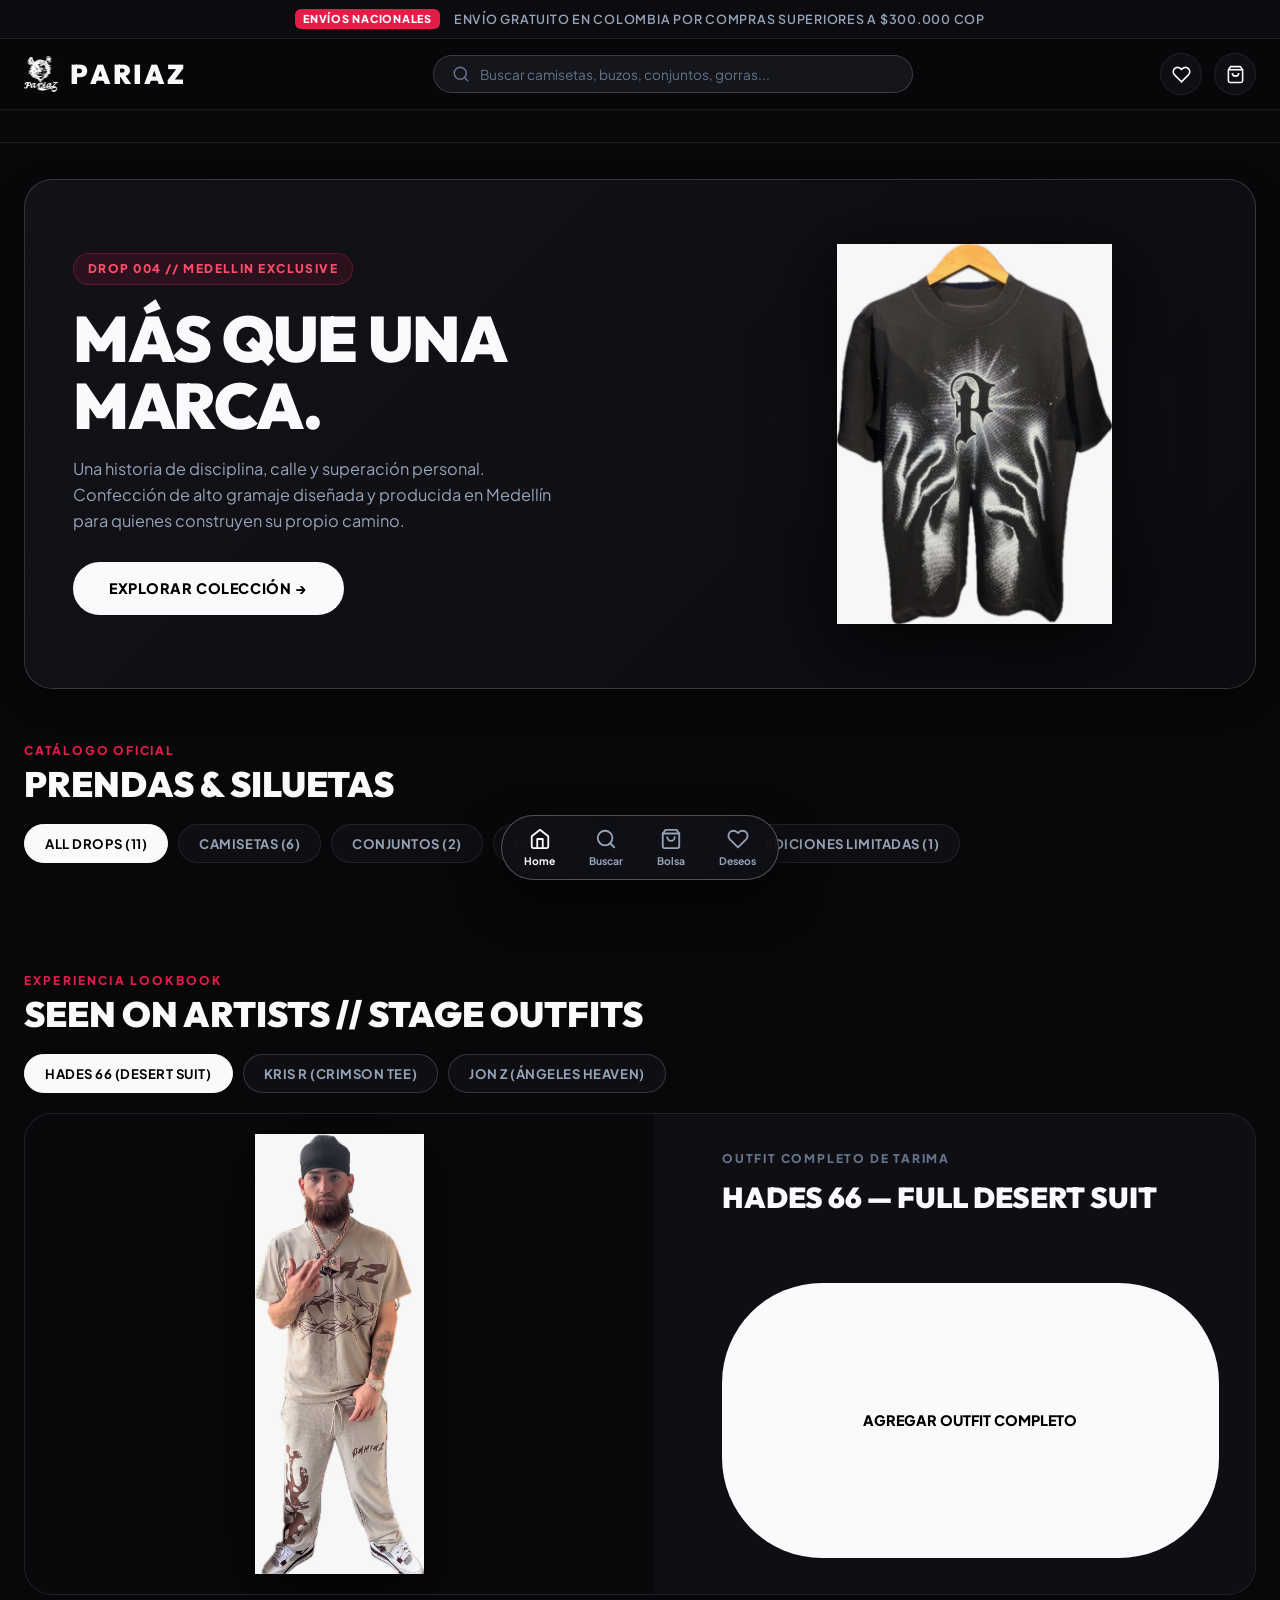
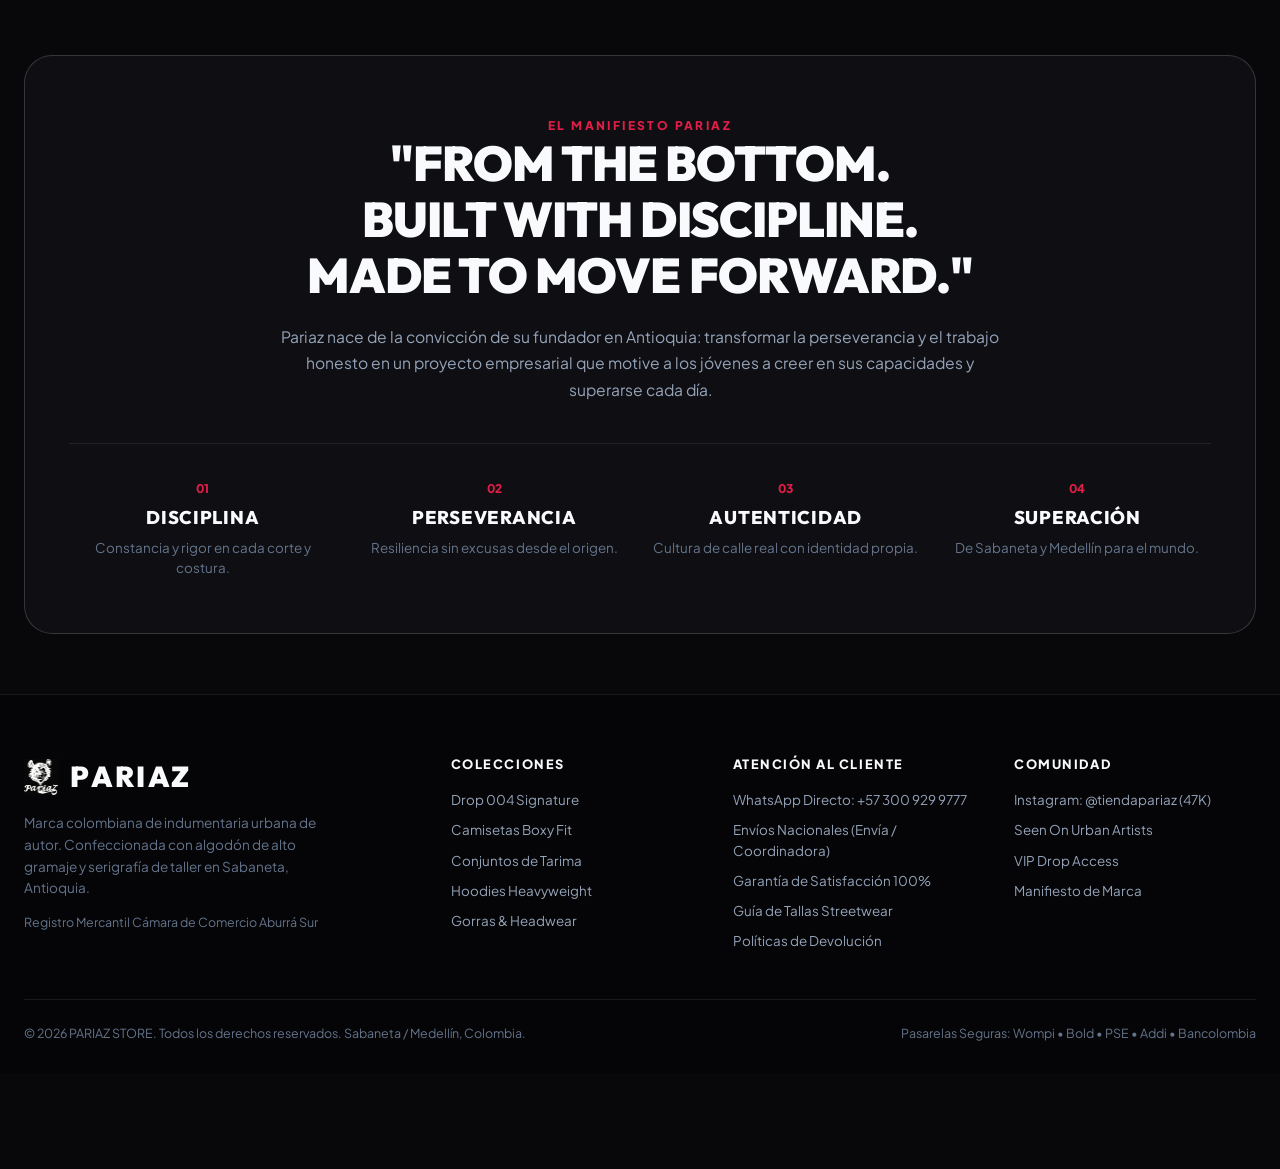
==== index.html @ 0839a8c4 "Fix: Remove all emojis, modernize typography to Outfit/Plus Jakarta Sans, fix Shop the Look layout a" ====
<!DOCTYPE html>
<html lang="es">
<head>
  <meta charset="UTF-8">
  <meta name="viewport" content="width=device-width, initial-scale=1.0, maximum-scale=1.0, user-scalable=no">
  <title>PARIAZ — Luxury Streetwear Experience</title>
  <meta name="description" content="Pariaz Digital Store. Ropa urbana de alto gramaje confeccionada en Medellín, Colombia.">
  
  <!-- Google Fonts Preconnect -->
  <link rel="preconnect" href="https://fonts.googleapis.com">
  <link rel="preconnect" href="https://fonts.gstatic.com" crossorigin>
  <link href="https://fonts.googleapis.com/css2?family=Outfit:wght@400;500;600;700;800;900&family=Plus+Jakarta+Sans:wght@400;500;600;700;800&display=swap" rel="stylesheet">
  
  <!-- Estilos del Sistema de Diseño -->
  <link rel="stylesheet" href="css/styles.css">
</head>
<body>

  <!-- =========================================================================
       01. TOP ANNOUNCEMENT BAR & APP HEADER
       ========================================================================= -->
  <div class="top-notice-bar">
    <span class="top-notice-badge">ENVÍOS NACIONALES</span>
    <span>ENVÍO GRATUITO EN COLOMBIA POR COMPRAS SUPERIORES A $300.000 COP</span>
  </div>

  <header class="app-top-header">
    <div class="container app-header-inner">
      
      <!-- Brand Logo -->
      <a href="#" class="app-logo-box" aria-label="Inicio Pariaz">
        <img src="assets/brand/logo.jpeg" alt="Logo Pariaz" class="app-logo-img">
        <span class="app-logo-title">PARIAZ</span>
      </a>

      <!-- Search Bar con Filtro Integrado -->
      <form class="app-search-form" onsubmit="event.preventDefault();">
        <svg viewBox="0 0 24 24" width="18" height="18" fill="none" stroke="currentColor" stroke-width="2" stroke-linecap="round" stroke-linejoin="round" style="color: var(--text-muted);">
          <circle cx="11" cy="11" r="8"></circle>
          <line x1="21" y1="21" x2="16.65" y2="16.65"></line>
        </svg>
        <input type="text" class="app-search-input" placeholder="Buscar camisetas, buzos, conjuntos, gorras...">
      </form>

      <!-- Action Buttons -->
      <div class="app-header-actions">
        <button class="app-icon-circle-btn trigger-wishlist-modal" aria-label="Ver lista de favoritos">
          <svg viewBox="0 0 24 24" width="19" height="19" fill="none" stroke="currentColor" stroke-width="2">
            <path d="M20.84 4.61a5.5 5.5 0 0 0-7.78 0L12 5.67l-1.06-1.06a5.5 5.5 0 0 0-7.78 7.78l1.06 1.06L12 21.23l7.78-7.78 1.06-1.06a5.5 5.5 0 0 0 0-7.78z"></path>
          </svg>
          <span class="wishlist-count-badge" style="display: none;">0</span>
        </button>

        <button class="app-icon-circle-btn trigger-cart-drawer" aria-label="Abrir bolsa de compra">
          <svg viewBox="0 0 24 24" width="19" height="19" fill="none" stroke="currentColor" stroke-width="2">
            <path d="M6 2L3 6v14a2 2 0 0 0 2 2h14a2 2 0 0 0 2-2V6l-3-4z"></path>
            <line x1="3" y1="6" x2="21" y2="6"></line>
            <path d="M16 10a4 4 0 0 1-8 0"></path>
          </svg>
          <span class="cart-count-badge" style="display: none;">0</span>
        </button>
      </div>

    </div>
  </header>

  <!-- =========================================================================
       02. TOP STORIES BAR (ARTIST STORIES REEL)
       ========================================================================= -->
  <section class="stories-bar-section" aria-label="Historias destacadas de artistas">
    <div class="container">
      <div class="stories-scroll-container" id="app-stories-bar">
        <!-- Inyectado dinámicamente desde js/ui.js -->
      </div>
    </div>
  </section>

  <main>
    <!-- =======================================================================
         03. HERO SPOTLIGHT BANNER
         ======================================================================= -->
    <section class="hero-app-section" id="hero">
      <div class="container">
        <div class="hero-app-banner">
          
          <div class="hero-app-text">
            <div class="hero-pill-badge">DROP 004 // MEDELLIN EXCLUSIVE</div>
            <h1 class="hero-app-title">
              MÁS QUE UNA MARCA.
            </h1>
            <p class="hero-app-desc">
              Una historia de disciplina, calle y superación personal. Confección de alto gramaje diseñada y producida en Medellín para quienes construyen su propio camino.
            </p>
            <a href="#shop" class="hero-btn-pill-primary">
              EXPLORAR COLECCIÓN &rarr;
            </a>
          </div>

          <div class="hero-mockup-frame">
            <img src="assets/products/camisa-manos.jpeg" alt="Camiseta Manos y Luz Pariaz" class="hero-mockup-img">
          </div>

        </div>
      </div>
    </section>

    <!-- =======================================================================
         04. CATEGORY FILTER PILLS & LIVE SEARCH
         ======================================================================= -->
    <section class="container" id="shop">
      
      <div style="margin-bottom: 20px;">
        <span style="font-size: 0.75rem; font-weight: 800; letter-spacing: 0.15em; color: var(--accent-red); text-transform: uppercase;">
          CATÁLOGO OFICIAL
        </span>
        <h2 style="font-family: var(--font-heading); font-size: 2.2rem; font-weight: 900; line-height: 1.1; margin-top: 4px;">
          PRENDAS & SILUETAS
        </h2>
      </div>

      <!-- Category Pills -->
      <div class="category-pills-row" role="tablist">
        <button class="filter-tab-pill active" data-category="all" role="tab">ALL DROPS (11)</button>
        <button class="filter-tab-pill" data-category="camisetas" role="tab">CAMISETAS (6)</button>
        <button class="filter-tab-pill" data-category="conjuntos" role="tab">CONJUNTOS (2)</button>
        <button class="filter-tab-pill" data-category="buzos" role="tab">BUZOS (1)</button>
        <button class="filter-tab-pill" data-category="gorras" role="tab">GORRAS (1)</button>
        <button class="filter-tab-pill" data-category="limited" role="tab">EDICIONES LIMITADAS (1)</button>
      </div>

      <!-- App Products Grid -->
      <div class="app-products-grid" id="catalog-products-grid">
        <!-- Inyectado dinámicamente desde js/filters.js -->
      </div>
    </section>

    <!-- =======================================================================
         05. SHOP THE LOOK (INTERACTIVE LOOKBOOK WITH REAL ARTISTS)
         ======================================================================= -->
    <section class="container" id="shop-the-look" style="margin-top: 60px;">
      <div style="margin-bottom: 20px;">
        <span style="font-size: 0.75rem; font-weight: 800; letter-spacing: 0.18em; color: var(--accent-red); text-transform: uppercase;">
          EXPERIENCIA LOOKBOOK
        </span>
        <h2 style="font-family: var(--font-heading); font-size: 2.2rem; font-weight: 900; line-height: 1.1; margin-top: 4px;">
          SEEN ON ARTISTS // STAGE OUTFITS
        </h2>
      </div>

      <!-- Conmutador de Looks -->
      <div class="shop-look-tabs-row">
        <button class="look-tab-btn active" data-look="hades">HADES 66 (DESERT SUIT)</button>
        <button class="look-tab-btn" data-look="krisr">KRIS R (CRIMSON TEE)</button>
        <button class="look-tab-btn" data-look="jonz">JON Z (ÁNGELES HEAVEN)</button>
      </div>

      <div class="shop-look-container">
        <!-- Media Frame con Hotspots -->
        <div class="look-media-frame">
          <img src="assets/looks/hades-look.jpeg" alt="Hades 66 Look Pariaz" class="shop-look-bg-img" id="shop-look-bg-img">
          
          <div class="look-hotspots-container" id="shop-look-hotspots-container">
            <!-- Hotspots inyectados desde js/ui.js -->
          </div>
        </div>

        <!-- Desglose de Prendas -->
        <div class="look-details-pane">
          <span style="font-size: 0.75rem; font-weight: 800; letter-spacing: 0.15em; color: var(--text-muted); text-transform: uppercase;">
            OUTFIT COMPLETO DE TARIMA
          </span>
          <h3 style="font-family: var(--font-heading); font-size: 1.8rem; font-weight: 900; margin: 8px 0 16px;" id="shop-look-title">
            HADES 66 — FULL DESERT SUIT
          </h3>
          
          <div class="look-items-list" id="shop-look-items-list">
            <!-- Items inyectados desde js/ui.js -->
          </div>

          <button class="btn-add-to-bag-pill" id="btn-add-full-outfit" style="width: 100%;">
            AGREGAR OUTFIT COMPLETO
          </button>
        </div>
      </div>
    </section>

    <!-- =======================================================================
         06. STORYTELLING: FROM THE BOTTOM (SABANETA / MEDELLÍN)
         ======================================================================= -->
    <section class="container" id="story" style="margin-top: 60px;">
      <div class="story-manifesto-box">
        <span style="font-size: 0.75rem; font-weight: 800; letter-spacing: 0.2em; color: var(--accent-red); text-transform: uppercase;">
          EL MANIFIESTO PARIAZ
        </span>
        <h2 class="story-quote-main">
          "FROM THE BOTTOM.<br>
          BUILT WITH DISCIPLINE.<br>
          MADE TO MOVE FORWARD."
        </h2>
        <p style="color: var(--text-secondary); max-width: 720px; margin: 0 auto; line-height: 1.7; font-size: 0.98rem;">
          Pariaz nace de la convicción de su fundador en Antioquia: transformar la perseverancia y el trabajo honesto en un proyecto empresarial que motive a los jóvenes a creer en sus capacidades y superarse cada día.
        </p>

        <div class="story-pillars-grid">
          <div class="pillar-item">
            <span class="pillar-num">01</span>
            <h4 class="pillar-title">DISCIPLINA</h4>
            <p class="pillar-text">Constancia y rigor en cada corte y costura.</p>
          </div>
          <div class="pillar-item">
            <span class="pillar-num">02</span>
            <h4 class="pillar-title">PERSEVERANCIA</h4>
            <p class="pillar-text">Resiliencia sin excusas desde el origen.</p>
          </div>
          <div class="pillar-item">
            <span class="pillar-num">03</span>
            <h4 class="pillar-title">AUTENTICIDAD</h4>
            <p class="pillar-text">Cultura de calle real con identidad propia.</p>
          </div>
          <div class="pillar-item">
            <span class="pillar-num">04</span>
            <h4 class="pillar-title">SUPERACIÓN</h4>
            <p class="pillar-text">De Sabaneta y Medellín para el mundo.</p>
          </div>
        </div>
      </div>
    </section>

  </main>

  <!-- =========================================================================
       07. FULL LUXURY STREETWEAR FOOTER
       ========================================================================= -->
  <footer class="app-site-footer">
    <div class="container">
      <div class="footer-main-grid">
        
        <!-- Brand Column -->
        <div class="footer-brand-pane">
          <div class="app-logo-box">
            <img src="assets/brand/logo.jpeg" alt="Logo Pariaz" class="app-logo-img">
            <span class="footer-logo-title">PARIAZ</span>
          </div>
          <p class="footer-desc">
            Marca colombiana de indumentaria urbana de autor. Confeccionada con algodón de alto gramaje y serigrafía de taller en Sabaneta, Antioquia.
          </p>
          <span style="font-size: 0.78rem; color: var(--text-muted);">
            Registro Mercantil Cámara de Comercio Aburrá Sur
          </span>
        </div>

        <!-- Shop Column -->
        <div>
          <h4 class="footer-col-head">COLECCIONES</h4>
          <ul class="footer-links-col">
            <li><a href="#shop">Drop 004 Signature</a></li>
            <li><a href="#shop">Camisetas Boxy Fit</a></li>
            <li><a href="#shop">Conjuntos de Tarima</a></li>
            <li><a href="#shop">Hoodies Heavyweight</a></li>
            <li><a href="#shop">Gorras & Headwear</a></li>
          </ul>
        </div>

        <!-- Customer Care Column -->
        <div>
          <h4 class="footer-col-head">ATENCIÓN AL CLIENTE</h4>
          <ul class="footer-links-col">
            <li><a href="https://wa.me/573009299777" target="_blank">WhatsApp Directo: +57 300 929 9777</a></li>
            <li><a href="#shop">Envíos Nacionales (Envía / Coordinadora)</a></li>
            <li><a href="#shop">Garantía de Satisfacción 100%</a></li>
            <li><a href="#shop">Guía de Tallas Streetwear</a></li>
            <li><a href="#shop">Políticas de Devolución</a></li>
          </ul>
        </div>

        <!-- Social & Community -->
        <div>
          <h4 class="footer-col-head">COMUNIDAD</h4>
          <ul class="footer-links-col">
            <li><a href="https://instagram.com/tiendapariaz" target="_blank">Instagram: @tiendapariaz (47K)</a></li>
            <li><a href="#shop-the-look">Seen On Urban Artists</a></li>
            <li><a href="#hero">VIP Drop Access</a></li>
            <li><a href="#story">Manifiesto de Marca</a></li>
          </ul>
        </div>

      </div>

      <div class="footer-legal-bar">
        <span>&copy; 2026 PARIAZ STORE. Todos los derechos reservados. Sabaneta / Medellín, Colombia.</span>
        <span>Pasarelas Seguras: Wompi &bull; Bold &bull; PSE &bull; Addi &bull; Bancolombia</span>
      </div>
    </div>
  </footer>

  <!-- =========================================================================
       08. FLOATING IOS BOTTOM NAVIGATION BAR
       ========================================================================= -->
  <nav class="floating-bottom-nav" aria-label="Navegación principal de la app">
    <button class="bnav-item active" id="bnav-home" aria-label="Inicio">
      <svg viewBox="0 0 24 24" fill="none" stroke="currentColor" stroke-width="2" stroke-linecap="round" stroke-linejoin="round"><path d="M3 9l9-7 9 7v11a2 2 0 0 1-2 2H5a2 2 0 0 1-2-2z"></path><polyline points="9 22 9 12 15 12 15 22"></polyline></svg>
      <span style="font-size: 0.65rem; font-weight: 700;">Home</span>
    </button>

    <button class="bnav-item" id="bnav-search" aria-label="Buscar">
      <svg viewBox="0 0 24 24" fill="none" stroke="currentColor" stroke-width="2" stroke-linecap="round" stroke-linejoin="round"><circle cx="11" cy="11" r="8"></circle><line x1="21" y1="21" x2="16.65" y2="16.65"></line></svg>
      <span style="font-size: 0.65rem; font-weight: 700;">Buscar</span>
    </button>

    <button class="bnav-item" id="bnav-cart" aria-label="Bolsa de compras">
      <svg viewBox="0 0 24 24" fill="none" stroke="currentColor" stroke-width="2" stroke-linecap="round" stroke-linejoin="round"><path d="M6 2L3 6v14a2 2 0 0 0 2 2h14a2 2 0 0 0 2-2V6l-3-4z"></path><line x1="3" y1="6" x2="21" y2="6"></line><path d="M16 10a4 4 0 0 1-8 0"></path></svg>
      <span class="cart-count-badge" style="display: none;">0</span>
      <span style="font-size: 0.65rem; font-weight: 700;">Bolsa</span>
    </button>

    <button class="bnav-item" id="bnav-wishlist" aria-label="Favoritos">
      <svg viewBox="0 0 24 24" fill="none" stroke="currentColor" stroke-width="2" stroke-linecap="round" stroke-linejoin="round"><path d="M20.84 4.61a5.5 5.5 0 0 0-7.78 0L12 5.67l-1.06-1.06a5.5 5.5 0 0 0-7.78 7.78l1.06 1.06L12 21.23l7.78-7.78 1.06-1.06a5.5 5.5 0 0 0 0-7.78z"></path></svg>
      <span class="wishlist-count-badge" style="display: none;">0</span>
      <span style="font-size: 0.65rem; font-weight: 700;">Deseos</span>
    </button>
  </nav>

  <!-- =========================================================================
       09. MODAL DETALLE DE PRODUCTO
       ========================================================================= -->
  <div class="modal-backdrop-overlay" id="modal-backdrop-overlay"></div>

  <div class="product-detail-modal" id="product-detail-modal" role="dialog" aria-modal="true">
    
    <div class="modal-top-bar">
      <button class="modal-back-btn" id="modal-close-btn" aria-label="Volver">
        <svg viewBox="0 0 24 24" width="18" height="18" fill="none" stroke="currentColor" stroke-width="2"><polyline points="15 18 9 12 15 6"></polyline></svg>
      </button>
      <span style="font-size: 0.8rem; font-weight: 800; letter-spacing: 0.15em; color: var(--text-muted); text-transform: uppercase;" id="modal-product-collection">
        DROP 004
      </span>
      <button class="modal-wish-btn" id="modal-wishlist-toggle" aria-label="Guardar">
        <svg viewBox="0 0 24 24" width="18" height="18" fill="none" stroke="currentColor" stroke-width="2"><path d="M20.84 4.61a5.5 5.5 0 0 0-7.78 0L12 5.67l-1.06-1.06a5.5 5.5 0 0 0-7.78 7.78l1.06 1.06L12 21.23l7.78-7.78 1.06-1.06a5.5 5.5 0 0 0 0-7.78z"></path></svg>
      </button>
    </div>

    <div class="modal-screen-grid">
      <!-- Visual Pane -->
      <div class="modal-product-visual-pane" id="modal-product-visual">
        <!-- Inyectado desde js/ui.js -->
      </div>

      <!-- Details Pane -->
      <div class="modal-product-info-pane">
        <div>
          <div class="modal-rating-review-row">
            <span class="star-icon">★</span>
            <span id="modal-rating-num">5.0</span>
            <span class="reviews-count" id="modal-reviews-count">(1.4k reviews)</span>
          </div>

          <h2 class="modal-product-name" id="modal-product-name">Nombre Producto</h2>

          <div class="modal-price-block">
            <span class="modal-price-val" id="modal-product-price">$140.000 COP</span>
            <span class="modal-price-orig" id="modal-product-original-price">$180.000 COP</span>
          </div>

          <p class="modal-product-desc" id="modal-product-desc">
            Descripción de la prenda con detalles y confección premium de Medellín.
          </p>

          <!-- Choose Size -->
          <div style="margin-bottom: 18px;">
            <span style="font-size: 0.72rem; font-weight: 800; letter-spacing: 0.08em; text-transform: uppercase; color: var(--text-muted);">
              SELECCIONA TU TALLA:
            </span>
            <div class="size-pill-group" id="modal-size-selector">
              <!-- Botones de tallas -->
            </div>
          </div>

          <!-- Matching Items -->
          <div class="matching-items-section">
            <span class="matching-items-title">COMBINACIÓN SUGERIDA:</span>
            <div class="matching-items-list" id="modal-matching-items-list">
              <!-- Bundle items -->
            </div>
          </div>
        </div>

        <!-- Sticky Bottom Actions Bar -->
        <div class="modal-bottom-actions">
          <div class="modal-btn-row">
            <div class="modal-stepper-box">
              <button class="modal-stepper-btn" id="modal-qty-minus">−</button>
              <span class="modal-stepper-val" id="modal-qty-val">1</span>
              <button class="modal-stepper-btn" id="modal-qty-plus">+</button>
            </div>
            <button class="btn-add-to-bag-pill" id="modal-btn-add-cart">
              Añadir a la bolsa
            </button>
          </div>

          <button class="btn-wa-inquiry-pill" id="modal-btn-whatsapp-inquiry">
            <span>Comprar por WhatsApp</span>
          </button>
        </div>

      </div>
    </div>
  </div>

  <!-- =========================================================================
       10. STORY VIEWER MODAL
       ========================================================================= -->
  <div class="story-viewer-modal" id="story-viewer-modal" role="dialog" aria-modal="true">
    <div class="story-top-progress">
      <div class="story-progress-fill" id="story-progress-bar"></div>
    </div>

    <div class="story-top-header">
      <div class="story-header-author">
        <img src="assets/brand/logo.jpeg" alt="Artist" class="story-author-img" id="story-artist-avatar">
        <div>
          <span class="story-author-name" id="story-artist-name">Kris R</span>
          <span style="font-size: 0.68rem; color: #10b981; display: block;">En Vivo</span>
        </div>
      </div>
      <button class="story-close-btn" onclick="document.getElementById('modal-backdrop-overlay').click();">&times;</button>
    </div>

    <div class="story-media-layer">
      <img src="assets/artists/krisr.jpeg" alt="Story Frame" class="story-bg-img" id="story-bg-img">
    </div>

    <div class="story-bottom-content">
      <h3 class="story-headline" id="story-headline">KRIS R EN VIVO CON PARIAZ</h3>
      <p class="story-subhead" id="story-subhead">Camiseta Crimson Security & Trust disponible en la tienda.</p>
      <button class="story-product-btn" id="story-product-btn">VER PRENDA EN TIENDA</button>
    </div>
  </div>

  <!-- =========================================================================
       11. WISHLIST MODAL (FAVORITOS)
       ========================================================================= -->
  <div class="wishlist-modal" id="wishlist-modal" role="dialog" aria-modal="true">
    <div style="display: flex; justify-content: space-between; align-items: center;">
      <h3 style="font-family: var(--font-heading); font-size: 1.4rem; font-weight: 800;">TUS GUARDADOS</h3>
      <button id="wishlist-close-btn" style="font-size: 1.6rem; line-height: 1;">&times;</button>
    </div>

    <div class="wishlist-items-container" id="wishlist-items-container">
      <!-- Inyectado desde js/ui.js -->
    </div>
  </div>

  <!-- =========================================================================
       12. MULTI-STEP CHECKOUT MODAL
       ========================================================================= -->
  <div class="checkout-flow-modal" id="checkout-flow-modal" role="dialog" aria-modal="true">
    
    <div class="checkout-stepper-header">
      <h3 style="font-family: var(--font-heading); font-size: 1.3rem; font-weight: 800;">FINALIZAR COMPRA</h3>
      <button id="checkout-flow-close-btn" style="font-size: 1.6rem; line-height: 1;">&times;</button>
    </div>

    <!-- Step 1: Resumen de Carrito -->
    <div id="checkout-step-1">
      <div class="checkout-summary-box">
        <div class="checkout-summary-row">
          <span>Subtotal de Prendas:</span>
          <span id="checkout-summary-subtotal">$0 COP</span>
        </div>
        <div class="checkout-summary-row">
          <span>Envío Nacional Colombia:</span>
          <span style="color: #10b981; font-weight: 700;">GRATIS</span>
        </div>
        <div class="checkout-summary-row total-row">
          <span>Total a Pagar:</span>
          <span id="checkout-summary-total">$0 COP</span>
        </div>
      </div>

      <div class="checkout-actions-row">
        <button class="hero-btn-pill-primary" id="btn-goto-step-2" style="width: 100%; justify-content: center;">
          CONTINUAR CON DIRECCIÓN &rarr;
        </button>
      </div>
    </div>

    <!-- Step 2: Dirección de Envío -->
    <div id="checkout-step-2" style="display: none;">
      <form id="checkout-address-form" onsubmit="event.preventDefault();">
        <div class="checkout-form-group">
          <label class="checkout-form-label">Nombre Completo</label>
          <input type="text" class="checkout-form-input" id="checkout-input-name" placeholder="Ej: Santiago Restrepo" required>
        </div>

        <div class="checkout-form-group">
          <label class="checkout-form-label">Ciudad / Municipio (Colombia)</label>
          <input type="text" class="checkout-form-input" id="checkout-input-city" placeholder="Ej: Medellín / Bogotá / Cali" required>
        </div>

        <div class="checkout-form-group">
          <label class="checkout-form-label">Dirección de Entrega</label>
          <input type="text" class="checkout-form-input" id="checkout-input-address" placeholder="Ej: Calle 10 # 43E-12 Apto 402">
        </div>

        <div class="checkout-form-group">
          <label class="checkout-form-label">Teléfono / WhatsApp</label>
          <input type="tel" class="checkout-form-input" id="checkout-input-phone" placeholder="Ej: 310 123 4567">
        </div>

        <div class="checkout-actions-row" style="margin-top: 20px;">
          <button type="button" class="filter-tab-pill" id="btn-back-step-1">&larr; Volver</button>
          <button type="button" class="hero-btn-pill-primary" id="btn-goto-step-3" style="flex-grow: 1; justify-content: center;">
            MÉTODO DE PAGO &rarr;
          </button>
        </div>
      </form>
    </div>

    <!-- Step 3: Método de Pago -->
    <div id="checkout-step-3" style="display: none;">
      <p style="font-size: 0.88rem; color: var(--text-secondary); margin-bottom: 18px;">
        Selecciona tu método de confirmación preferido:
      </p>

      <div style="display: flex; flex-direction: column; gap: 10px; margin-bottom: 20px;">
        <button class="btn-wa-inquiry-pill" id="btn-finish-whatsapp-pay" style="padding: 14px;">
          <span>Finalizar por WhatsApp Directo</span>
        </button>

        <button class="hero-btn-pill-primary" id="btn-finish-online-pay" style="padding: 14px; justify-content: center; background: #fff; color: #000;">
          <span>Pago en Línea (Wompi / PSE / Tarjetas)</span>
        </button>
      </div>

      <button type="button" class="filter-tab-pill" id="btn-back-step-2">&larr; Cambiar Dirección</button>
    </div>

  </div>

  <!-- =========================================================================
       13. CART DRAWER
       ========================================================================= -->
  <div class="cart-overlay" id="cart-overlay"></div>
  
  <aside class="cart-drawer" id="cart-drawer" aria-label="Bolsa de compras">
    <div class="cart-drawer-header">
      <h3 style="font-family: var(--font-heading); font-size: 1.3rem; font-weight: 800;">MI BOLSA</h3>
      <button id="cart-close-btn" style="font-size: 1.6rem; line-height: 1;">&times;</button>
    </div>

    <div class="free-shipping-box">
      <p class="free-shipping-text" id="free-shipping-text">Calculando envío gratis...</p>
      <div class="free-shipping-bar-bg">
        <div class="free-shipping-progress" id="free-shipping-progress"></div>
      </div>
    </div>

    <div class="cart-drawer-body">
      <div class="cart-empty-state" id="cart-empty-state">
        <p style="font-weight: 700; font-size: 1.1rem; margin-bottom: 4px;">Tu bolsa está vacía</p>
        <p style="font-size: 0.85rem; color: var(--text-muted);">Explora el catálogo oficial de Pariaz y agrega tus prendas.</p>
      </div>

      <div class="cart-items-list" id="cart-items-list">
        <!-- Inyectado desde js/cart.js -->
      </div>
    </div>

    <div class="cart-drawer-footer" id="cart-drawer-footer" style="display: none;">
      <div class="cart-subtotal-row">
        <span style="font-size: 0.82rem; color: var(--text-secondary); text-transform: uppercase; font-weight: 700;">Subtotal:</span>
        <span class="cart-subtotal-val" id="cart-subtotal-val">$0 COP</span>
      </div>

      <div style="display: flex; flex-direction: column; gap: 10px;">
        <button class="btn-add-to-bag-pill trigger-checkout-modal" style="width: 100%; text-align: center;">
          CHECKOUT SEGURO &rarr;
        </button>
        <button class="btn-wa-inquiry-pill" id="btn-checkout-whatsapp">
          <span>PEDIR POR WHATSAPP</span>
        </button>
      </div>
    </div>
  </aside>

  <!-- Toast -->
  <div class="pariaz-toast" id="pariaz-toast"></div>

  <!-- Script Modules -->
  <script type="module" src="js/app.js"></script>
</body>
</html>
---- css/styles.css ----
/* ==========================================================================
   PARIAZ DIGITAL STORE — Design System (Clean Luxury Streetwear Edition)
   Tipografía: Outfit + Plus Jakarta Sans | Cero Emojis | Alta Interactividad
   ========================================================================== */

@import url('https://fonts.googleapis.com/css2?family=Outfit:wght@400;500;600;700;800;900&family=Plus+Jakarta+Sans:wght@400;500;600;700;800&display=swap');

/* --------------------------------------------------------------------------
   01. DESIGN TOKENS & RESET
   -------------------------------------------------------------------------- */
:root {
  --bg-app: #08080a;
  --bg-surface: #0f0f13;
  --bg-card: #14141a;
  --bg-card-hover: #1b1b24;
  --bg-input: #15151c;
  --bg-overlay: rgba(0, 0, 0, 0.9);

  --text-primary: #f8fafc;
  --text-secondary: #94a3b8;
  --text-muted: #64748b;
  
  --border-subtle: rgba(255, 255, 255, 0.08);
  --border-medium: rgba(255, 255, 255, 0.16);
  --border-strong: rgba(255, 255, 255, 0.28);

  --accent-red: #e11d48;
  --accent-gold: #f59e0b;
  --accent-blue: #38bdf8;
  --accent-whatsapp: #25d366;
  --accent-whatsapp-hover: #22bf5b;

  --font-heading: 'Outfit', -apple-system, sans-serif;
  --font-body: 'Plus Jakarta Sans', -apple-system, sans-serif;

  --radius-xs: 6px;
  --radius-sm: 12px;
  --radius-md: 20px;
  --radius-lg: 28px;
  --radius-pill: 100px;

  --shadow-card: 0 12px 32px rgba(0, 0, 0, 0.45);
  --shadow-floating: 0 20px 48px rgba(0, 0, 0, 0.7);

  --transition-fast: 0.2s cubic-bezier(0.16, 1, 0.3, 1);
  --transition-smooth: 0.35s cubic-bezier(0.16, 1, 0.3, 1);
}

*, *::before, *::after {
  box-sizing: border-box;
  margin: 0;
  padding: 0;
}

html {
  scroll-behavior: smooth;
  background-color: var(--bg-app);
  color: var(--text-primary);
  font-family: var(--font-body);
  -webkit-font-smoothing: antialiased;
  -moz-osx-font-smoothing: grayscale;
}

body {
  overflow-x: hidden;
  line-height: 1.5;
  background-color: var(--bg-app);
  padding-bottom: 96px; /* Espacio para la barra flotante */
}

img, svg {
  display: block;
  max-width: 100%;
}

a {
  color: inherit;
  text-decoration: none;
}

button, input, select {
  font-family: inherit;
  color: inherit;
  border: none;
  background: none;
  outline: none;
}

button {
  cursor: pointer;
}

.container {
  width: 100%;
  max-width: 1320px;
  margin: 0 auto;
  padding: 0 24px;
}

/* --------------------------------------------------------------------------
   02. TOP ANNOUNCEMENT BAR & HEADER
   -------------------------------------------------------------------------- */
.top-notice-bar {
  background-color: #0c0c10;
  border-bottom: 1px solid var(--border-subtle);
  padding: 9px 16px;
  font-size: 0.78rem;
  letter-spacing: 0.06em;
  font-weight: 600;
  text-transform: uppercase;
  color: var(--text-secondary);
  display: flex;
  justify-content: center;
  align-items: center;
  gap: 14px;
}

.top-notice-badge {
  background-color: var(--accent-red);
  color: #fff;
  font-size: 0.68rem;
  font-weight: 800;
  padding: 2px 8px;
  border-radius: var(--radius-xs);
}

.app-top-header {
  position: sticky;
  top: 0;
  z-index: 100;
  background-color: rgba(8, 8, 10, 0.94);
  backdrop-filter: blur(16px);
  -webkit-backdrop-filter: blur(16px);
  border-bottom: 1px solid var(--border-subtle);
  padding: 14px 0;
}

.app-header-inner {
  display: flex;
  align-items: center;
  justify-content: space-between;
  gap: 24px;
}

.app-logo-box {
  display: flex;
  align-items: center;
  gap: 12px;
}

.app-logo-img {
  height: 36px;
  width: auto;
  filter: invert(1);
}

.app-logo-title {
  font-family: var(--font-heading);
  font-size: 1.7rem;
  font-weight: 900;
  letter-spacing: 0.08em;
  line-height: 1;
}

.app-search-form {
  flex-grow: 1;
  max-width: 480px;
  display: flex;
  align-items: center;
  background-color: var(--bg-input);
  border: 1px solid var(--border-medium);
  border-radius: var(--radius-pill);
  padding: 9px 18px;
  transition: all var(--transition-fast);
}

.app-search-form:focus-within {
  border-color: var(--text-primary);
  box-shadow: 0 0 0 3px rgba(255, 255, 255, 0.1);
}

.app-search-input {
  flex-grow: 1;
  font-size: 0.85rem;
  margin-left: 10px;
}

.app-search-input::placeholder {
  color: var(--text-muted);
}

.app-header-actions {
  display: flex;
  align-items: center;
  gap: 12px;
}

.app-icon-circle-btn {
  width: 42px;
  height: 42px;
  border-radius: 50%;
  background-color: var(--bg-surface);
  border: 1px solid var(--border-subtle);
  display: flex;
  align-items: center;
  justify-content: center;
  position: relative;
  transition: all var(--transition-fast);
}

.app-icon-circle-btn:hover {
  border-color: var(--border-strong);
  background-color: var(--bg-card);
}

.cart-count-badge, .wishlist-count-badge {
  position: absolute;
  top: -3px;
  right: -3px;
  background-color: var(--accent-red);
  color: #fff;
  font-size: 0.7rem;
  font-weight: 800;
  min-width: 18px;
  height: 18px;
  border-radius: 50%;
  display: flex;
  align-items: center;
  justify-content: center;
  padding: 0 2px;
}

/* --------------------------------------------------------------------------
   03. TOP STORIES BAR (INSTAGRAM/TIKTOK VIBE)
   -------------------------------------------------------------------------- */
.stories-bar-section {
  padding: 14px 0 10px;
  border-bottom: 1px solid var(--border-subtle);
  background-color: #09090c;
}

.stories-scroll-container {
  display: flex;
  align-items: center;
  gap: 20px;
  overflow-x: auto;
  scrollbar-width: none;
  padding: 4px 0;
}

.stories-scroll-container::-webkit-scrollbar {
  display: none;
}

.story-avatar-pill {
  display: flex;
  flex-direction: column;
  align-items: center;
  gap: 6px;
  flex-shrink: 0;
  cursor: pointer;
  transition: transform var(--transition-fast);
}

.story-avatar-pill:hover {
  transform: translateY(-2px);
}

.story-avatar-ring {
  width: 64px;
  height: 64px;
  border-radius: 50%;
  padding: 2.5px;
  background: linear-gradient(135deg, #e11d48, #d97706, #38bdf8);
  display: flex;
  align-items: center;
  justify-content: center;
}

.story-avatar-img {
  width: 100%;
  height: 100%;
  border-radius: 50%;
  object-fit: cover;
  border: 2px solid var(--bg-app);
}

.story-avatar-name {
  font-size: 0.75rem;
  font-weight: 700;
  color: var(--text-secondary);
}

/* --------------------------------------------------------------------------
   04. HERO APP BANNER & SPOTLIGHT
   -------------------------------------------------------------------------- */
.hero-app-section {
  padding: 36px 0 48px;
}

.hero-app-banner {
  background: linear-gradient(135deg, #121218 0%, #0c0c10 100%);
  border: 1px solid var(--border-medium);
  border-radius: var(--radius-lg);
  padding: 48px;
  display: grid;
  grid-template-columns: 1.15fr 0.85fr;
  gap: 40px;
  align-items: center;
  position: relative;
  overflow: hidden;
  box-shadow: var(--shadow-card);
}

.hero-pill-badge {
  display: inline-flex;
  align-items: center;
  gap: 8px;
  background-color: rgba(225, 29, 72, 0.12);
  border: 1px solid rgba(225, 29, 72, 0.3);
  color: #ff4d6d;
  font-size: 0.75rem;
  font-weight: 800;
  letter-spacing: 0.12em;
  text-transform: uppercase;
  padding: 6px 14px;
  border-radius: var(--radius-pill);
  margin-bottom: 20px;
}

.hero-app-title {
  font-family: var(--font-heading);
  font-size: clamp(2.6rem, 5vw, 4.2rem);
  font-weight: 900;
  line-height: 1.05;
  letter-spacing: -0.02em;
  margin-bottom: 16px;
}

.hero-app-desc {
  font-size: 1.02rem;
  color: var(--text-secondary);
  max-width: 480px;
  line-height: 1.6;
  margin-bottom: 28px;
}

.hero-btn-pill-primary {
  display: inline-flex;
  align-items: center;
  gap: 10px;
  background-color: var(--text-primary);
  color: #000;
  font-size: 0.9rem;
  font-weight: 800;
  letter-spacing: 0.04em;
  padding: 16px 36px;
  border-radius: var(--radius-pill);
  transition: transform var(--transition-fast), box-shadow var(--transition-fast);
}

.hero-btn-pill-primary:hover {
  transform: translateY(-2px);
  box-shadow: 0 10px 30px rgba(255, 255, 255, 0.2);
}

.hero-mockup-frame {
  display: flex;
  justify-content: center;
  align-items: center;
  background: radial-gradient(circle, rgba(255,255,255,0.04) 0%, transparent 70%);
  border-radius: var(--radius-md);
  padding: 16px;
}

.hero-mockup-img {
  max-height: 380px;
  width: auto;
  object-fit: contain;
  filter: drop-shadow(0 20px 40px rgba(0, 0, 0, 0.8));
}

/* --------------------------------------------------------------------------
   05. CATEGORY FILTER PILLS
   -------------------------------------------------------------------------- */
.category-pills-row {
  display: flex;
  gap: 10px;
  overflow-x: auto;
  scrollbar-width: none;
  padding-bottom: 12px;
  margin-bottom: 32px;
}

.category-pills-row::-webkit-scrollbar {
  display: none;
}

.filter-tab-pill {
  display: inline-flex;
  align-items: center;
  background-color: var(--bg-surface);
  border: 1px solid var(--border-subtle);
  padding: 10px 20px;
  border-radius: var(--radius-pill);
  font-size: 0.82rem;
  font-weight: 700;
  letter-spacing: 0.04em;
  text-transform: uppercase;
  color: var(--text-secondary);
  white-space: nowrap;
  transition: all var(--transition-fast);
}

.filter-tab-pill:hover {
  border-color: var(--border-strong);
  color: var(--text-primary);
}

.filter-tab-pill.active {
  background-color: var(--text-primary);
  color: #000;
  border-color: var(--text-primary);
}

/* --------------------------------------------------------------------------
   06. PRODUCT CARDS (FIGMA MOBILE APP CARDS)
   -------------------------------------------------------------------------- */
.app-products-grid {
  display: grid;
  grid-template-columns: repeat(auto-fill, minmax(270px, 1fr));
  gap: 22px;
}

.app-product-card {
  background-color: var(--bg-card);
  border: 1px solid var(--border-subtle);
  border-radius: var(--radius-md);
  padding: 12px;
  display: flex;
  flex-direction: column;
  position: relative;
  transition: transform var(--transition-smooth), border-color var(--transition-smooth), box-shadow var(--transition-smooth);
}

.app-product-card:hover {
  transform: translateY(-5px);
  border-color: var(--border-strong);
  box-shadow: var(--shadow-floating);
}

.app-card-media-wrap {
  position: relative;
  aspect-ratio: 1/1.05;
  background-color: #09090c;
  border-radius: var(--radius-sm);
  overflow: hidden;
  display: flex;
  align-items: center;
  justify-content: center;
  padding: 16px;
  cursor: pointer;
}

.app-product-thumb {
  width: 100%;
  height: 100%;
  object-fit: contain;
  transition: transform var(--transition-smooth);
  filter: drop-shadow(0 8px 18px rgba(0,0,0,0.6));
}

.app-product-card:hover .app-product-thumb {
  transform: scale(1.06);
}

.app-card-badge {
  position: absolute;
  top: 10px;
  left: 10px;
  background-color: var(--accent-red);
  color: #fff;
  font-size: 0.65rem;
  font-weight: 800;
  letter-spacing: 0.08em;
  padding: 4px 8px;
  border-radius: var(--radius-xs);
  z-index: 10;
}

.app-wishlist-heart-btn {
  position: absolute;
  top: 10px;
  right: 10px;
  width: 36px;
  height: 36px;
  border-radius: 50%;
  background-color: rgba(16, 16, 22, 0.85);
  backdrop-filter: blur(8px);
  border: 1px solid var(--border-subtle);
  display: flex;
  align-items: center;
  justify-content: center;
  z-index: 10;
  transition: transform var(--transition-fast);
}

.app-wishlist-heart-btn:hover {
  transform: scale(1.15);
}

.app-card-body {
  padding: 14px 6px 4px;
  display: flex;
  flex-direction: column;
  flex-grow: 1;
  justify-content: space-between;
}

.app-card-meta-row {
  display: flex;
  justify-content: space-between;
  align-items: center;
  margin-bottom: 6px;
}

.app-card-collection {
  font-size: 0.72rem;
  font-weight: 700;
  letter-spacing: 0.08em;
  text-transform: uppercase;
  color: var(--text-muted);
}

.app-card-rating {
  display: flex;
  align-items: center;
  gap: 3px;
  font-size: 0.75rem;
  font-weight: 700;
}

.star-icon {
  color: var(--accent-gold);
}

.rating-num {
  color: var(--text-primary);
}

.reviews-count {
  color: var(--text-muted);
}

.app-card-title {
  font-family: var(--font-heading);
  font-size: 1.08rem;
  font-weight: 700;
  line-height: 1.3;
  color: var(--text-primary);
  margin-bottom: 16px;
  cursor: pointer;
}

.app-card-title:hover {
  text-decoration: underline;
}

.app-card-footer {
  display: flex;
  justify-content: space-between;
  align-items: center;
  border-top: 1px solid var(--border-subtle);
  padding-top: 12px;
}

.app-card-pricing {
  display: flex;
  align-items: baseline;
  gap: 8px;
}

.product-price-current {
  font-size: 1.2rem;
  font-weight: 800;
  color: var(--text-primary);
}

.product-price-original {
  font-size: 0.85rem;
  color: var(--text-muted);
  text-decoration: line-through;
}

.app-card-quick-add-btn {
  width: 38px;
  height: 38px;
  border-radius: 50%;
  background-color: var(--text-primary);
  color: #000;
  display: flex;
  align-items: center;
  justify-content: center;
  font-size: 1.2rem;
  font-weight: 800;
  transition: transform var(--transition-fast);
}

.app-card-quick-add-btn:hover {
  transform: scale(1.12);
}

/* --------------------------------------------------------------------------
   07. SHOP THE LOOK (FIXED CONSTRAINED CONTAINER)
   -------------------------------------------------------------------------- */
.shop-look-tabs-row {
  display: flex;
  gap: 10px;
  margin-bottom: 20px;
  flex-wrap: wrap;
}

.look-tab-btn {
  padding: 10px 20px;
  font-size: 0.82rem;
  font-weight: 700;
  letter-spacing: 0.04em;
  text-transform: uppercase;
  background-color: var(--bg-surface);
  border: 1px solid var(--border-medium);
  color: var(--text-secondary);
  border-radius: var(--radius-pill);
  transition: all var(--transition-fast);
}

.look-tab-btn:hover {
  color: var(--text-primary);
  border-color: var(--border-strong);
}

.look-tab-btn.active {
  background-color: var(--text-primary);
  color: #000;
  border-color: var(--text-primary);
}

.shop-look-container {
  display: grid;
  grid-template-columns: 1.05fr 0.95fr;
  gap: 32px;
  background-color: var(--bg-surface);
  border: 1px solid var(--border-subtle);
  border-radius: var(--radius-lg);
  overflow: hidden;
}

.look-media-frame {
  position: relative;
  height: 480px;
  max-height: 480px;
  background-color: #09090c;
  display: flex;
  align-items: center;
  justify-content: center;
  overflow: hidden;
  padding: 20px;
}

.shop-look-bg-img {
  max-height: 440px;
  width: auto;
  max-width: 100%;
  object-fit: contain;
  object-position: center;
  filter: drop-shadow(0 15px 30px rgba(0,0,0,0.8));
}

.look-hotspots-container {
  position: absolute;
  inset: 0;
  pointer-events: none;
}

.look-hotspot-dot {
  position: absolute;
  width: 28px;
  height: 28px;
  background-color: var(--accent-red);
  color: #fff;
  border-radius: 50%;
  display: flex;
  align-items: center;
  justify-content: center;
  font-size: 0.8rem;
  font-weight: 800;
  cursor: pointer;
  pointer-events: auto;
  box-shadow: 0 0 0 5px rgba(225, 29, 72, 0.3);
  transition: transform var(--transition-fast);
  z-index: 25;
}

.look-hotspot-dot:hover {
  transform: scale(1.2);
}

.hotspot-tooltip {
  position: absolute;
  bottom: 120%;
  left: 50%;
  transform: translateX(-50%);
  background-color: rgba(7, 7, 9, 0.95);
  border: 1px solid var(--border-strong);
  color: #fff;
  padding: 6px 12px;
  font-size: 0.75rem;
  font-weight: 700;
  white-space: nowrap;
  border-radius: var(--radius-xs);
  opacity: 0;
  visibility: hidden;
  transition: all var(--transition-fast);
  pointer-events: none;
}

.look-hotspot-dot:hover .hotspot-tooltip {
  opacity: 1;
  visibility: visible;
}

.look-details-pane {
  padding: 36px;
  display: flex;
  flex-direction: column;
  justify-content: center;
}

.look-items-list {
  display: flex;
  flex-direction: column;
  gap: 12px;
  margin: 20px 0 28px;
}

.look-item-entry {
  display: flex;
  justify-content: space-between;
  align-items: center;
  padding: 12px 16px;
  background-color: var(--bg-card);
  border: 1px solid var(--border-subtle);
  border-radius: var(--radius-sm);
}

.look-item-title {
  font-weight: 700;
  font-size: 0.9rem;
}

.look-item-price {
  font-weight: 800;
  color: var(--text-primary);
}

/* --------------------------------------------------------------------------
   08. BRAND MANIFESTO (PROPERLY ALIGNED BOX & GRID)
   -------------------------------------------------------------------------- */
.story-manifesto-box {
  background-color: var(--bg-surface);
  border: 1px solid var(--border-medium);
  border-radius: var(--radius-lg);
  padding: 56px 44px;
  text-align: center;
}

.story-quote-main {
  font-family: var(--font-heading);
  font-size: clamp(1.8rem, 3.8vw, 3.2rem);
  font-weight: 900;
  line-height: 1.15;
  letter-spacing: -0.02em;
  text-transform: uppercase;
  color: var(--text-primary);
  margin-bottom: 20px;
}

.story-pillars-grid {
  display: grid;
  grid-template-columns: repeat(4, 1fr);
  gap: 24px;
  margin-top: 40px;
  border-top: 1px solid var(--border-subtle);
  padding-top: 36px;
  text-align: center;
}

.pillar-item {
  display: flex;
  flex-direction: column;
  align-items: center;
}

.pillar-num {
  font-size: 0.75rem;
  font-weight: 800;
  color: var(--accent-red);
  display: inline-block;
  margin-bottom: 6px;
}

.pillar-title {
  font-family: var(--font-heading);
  font-size: 1.15rem;
  font-weight: 800;
  letter-spacing: 0.04em;
  color: var(--text-primary);
  margin-bottom: 6px;
}

.pillar-text {
  font-size: 0.84rem;
  color: var(--text-muted);
  line-height: 1.45;
}

/* --------------------------------------------------------------------------
   09. PRODUCT DETAIL MODAL (FIGMA SCREEN)
   -------------------------------------------------------------------------- */
.modal-backdrop-overlay {
  position: fixed;
  inset: 0;
  background-color: var(--bg-overlay);
  backdrop-filter: blur(10px);
  -webkit-backdrop-filter: blur(10px);
  z-index: 2000;
  opacity: 0;
  visibility: hidden;
  transition: all var(--transition-smooth);
}

.modal-backdrop-overlay.is-active {
  opacity: 1;
  visibility: visible;
}

.product-detail-modal {
  position: fixed;
  top: 50%;
  left: 50%;
  transform: translate(-50%, -46%) scale(0.96);
  width: 92%;
  max-width: 860px;
  max-height: 90vh;
  background-color: #101015;
  border: 1px solid var(--border-medium);
  border-radius: var(--radius-lg);
  z-index: 2001;
  overflow-y: auto;
  opacity: 0;
  visibility: hidden;
  transition: all var(--transition-smooth);
}

.product-detail-modal.is-open {
  transform: translate(-50%, -50%) scale(1);
  opacity: 1;
  visibility: visible;
}

.modal-top-bar {
  display: flex;
  justify-content: space-between;
  align-items: center;
  padding: 18px 24px;
  border-bottom: 1px solid var(--border-subtle);
}

.modal-back-btn, .modal-wish-btn {
  width: 38px;
  height: 38px;
  border-radius: 50%;
  background-color: var(--bg-surface);
  border: 1px solid var(--border-subtle);
  display: flex;
  align-items: center;
  justify-content: center;
}

.modal-screen-grid {
  display: grid;
  grid-template-columns: 1fr 1.1fr;
}

.modal-product-visual-pane {
  background-color: #09090c;
  padding: 32px;
  display: flex;
  align-items: center;
  justify-content: center;
  border-right: 1px solid var(--border-subtle);
}

.modal-photo-hero-wrap {
  width: 100%;
  min-height: 340px;
  display: flex;
  align-items: center;
  justify-content: center;
}

.modal-hero-img {
  max-height: 340px;
  width: auto;
  object-fit: contain;
  filter: drop-shadow(0 15px 30px rgba(0,0,0,0.8));
}

.modal-product-info-pane {
  padding: 28px 32px;
  display: flex;
  flex-direction: column;
  justify-content: space-between;
}

.modal-rating-review-row {
  display: flex;
  align-items: center;
  gap: 8px;
  font-size: 0.85rem;
  font-weight: 700;
  margin-bottom: 8px;
}

.modal-product-name {
  font-family: var(--font-heading);
  font-size: 1.65rem;
  font-weight: 800;
  line-height: 1.2;
  margin-bottom: 10px;
}

.modal-price-block {
  display: flex;
  align-items: baseline;
  gap: 10px;
  margin-bottom: 16px;
}

.modal-price-val {
  font-size: 1.5rem;
  font-weight: 800;
  color: var(--text-primary);
}

.modal-price-orig {
  font-size: 1rem;
  color: var(--text-muted);
  text-decoration: line-through;
}

.modal-product-desc {
  font-size: 0.9rem;
  color: var(--text-secondary);
  line-height: 1.55;
  margin-bottom: 20px;
}

.size-pill-group {
  display: flex;
  gap: 8px;
  margin-top: 8px;
  flex-wrap: wrap;
}

.size-pill-btn {
  padding: 8px 16px;
  font-size: 0.82rem;
  font-weight: 700;
  background-color: var(--bg-card);
  border: 1px solid var(--border-medium);
  color: var(--text-primary);
  border-radius: var(--radius-pill);
}

.size-pill-btn.active {
  background-color: var(--text-primary);
  color: #000;
  border-color: var(--text-primary);
}

.matching-items-section {
  margin: 20px 0 24px;
  border-top: 1px solid var(--border-subtle);
  padding-top: 16px;
}

.matching-items-title {
  font-size: 0.75rem;
  font-weight: 800;
  letter-spacing: 0.1em;
  text-transform: uppercase;
  color: var(--text-muted);
  margin-bottom: 10px;
}

.matching-items-list {
  display: grid;
  grid-template-columns: repeat(auto-fit, minmax(170px, 1fr));
  gap: 10px;
}

.matching-item-card {
  background-color: var(--bg-card);
  border: 1px solid var(--border-subtle);
  border-radius: var(--radius-sm);
  padding: 8px 12px;
  display: flex;
  align-items: center;
  gap: 10px;
}

.matching-item-thumb {
  width: 40px;
  height: 40px;
  object-fit: contain;
  background-color: #09090c;
  border-radius: var(--radius-xs);
}

.matching-item-info {
  flex-grow: 1;
}

.matching-item-name {
  font-size: 0.72rem;
  font-weight: 700;
  display: block;
}

.matching-item-price {
  font-size: 0.7rem;
  color: var(--text-secondary);
}

.btn-add-matching-item {
  font-size: 0.7rem;
  font-weight: 800;
  background-color: var(--bg-surface);
  border: 1px solid var(--border-medium);
  padding: 4px 8px;
  border-radius: var(--radius-pill);
}

.btn-add-matching-item:hover {
  background-color: var(--text-primary);
  color: #000;
}

.modal-bottom-actions {
  display: flex;
  flex-direction: column;
  gap: 10px;
  border-top: 1px solid var(--border-subtle);
  padding-top: 18px;
}

.modal-btn-row {
  display: flex;
  gap: 10px;
}

.modal-stepper-box {
  display: flex;
  align-items: center;
  background-color: var(--bg-card);
  border: 1px solid var(--border-medium);
  border-radius: var(--radius-pill);
  padding: 4px 10px;
}

.modal-stepper-btn {
  font-size: 1.1rem;
  font-weight: 700;
  padding: 2px 6px;
}

.modal-stepper-val {
  padding: 0 8px;
  font-weight: 800;
}

.btn-add-to-bag-pill {
  flex-grow: 1;
  background-color: var(--text-primary);
  color: #000;
  font-size: 0.9rem;
  font-weight: 800;
  display: flex;
  align-items: center;
  justify-content: center;
  gap: 8px;
  border-radius: var(--radius-pill);
  padding: 14px 20px;
}

.btn-wa-inquiry-pill {
  width: 100%;
  background-color: var(--accent-whatsapp);
  color: #fff;
  font-size: 0.88rem;
  font-weight: 800;
  display: flex;
  align-items: center;
  justify-content: center;
  gap: 8px;
  border-radius: var(--radius-pill);
  padding: 13px;
}

/* --------------------------------------------------------------------------
   10. STORY VIEWER MODAL
   -------------------------------------------------------------------------- */
.story-viewer-modal {
  position: fixed;
  top: 50%;
  left: 50%;
  transform: translate(-50%, -50%) scale(0.95);
  width: 90%;
  max-width: 400px;
  height: 80vh;
  background-color: #000;
  border: 1px solid var(--border-medium);
  border-radius: var(--radius-lg);
  z-index: 2500;
  overflow: hidden;
  opacity: 0;
  visibility: hidden;
  transition: all var(--transition-smooth);
}

.story-viewer-modal.is-open {
  transform: translate(-50%, -50%) scale(1);
  opacity: 1;
  visibility: visible;
}

.story-top-progress {
  position: absolute;
  top: 12px;
  left: 12px;
  right: 12px;
  height: 3px;
  background-color: rgba(255, 255, 255, 0.25);
  border-radius: 2px;
  overflow: hidden;
  z-index: 20;
}

.story-progress-fill {
  height: 100%;
  width: 0%;
  background-color: #fff;
  transition: width 6s linear;
}

.story-top-header {
  position: absolute;
  top: 22px;
  left: 16px;
  right: 16px;
  display: flex;
  justify-content: space-between;
  align-items: center;
  z-index: 20;
}

.story-header-author {
  display: flex;
  align-items: center;
  gap: 10px;
}

.story-author-img {
  width: 34px;
  height: 34px;
  border-radius: 50%;
  object-fit: cover;
  border: 1.5px solid #fff;
}

.story-author-name {
  font-size: 0.85rem;
  font-weight: 800;
  color: #fff;
}

.story-close-btn {
  color: #fff;
  font-size: 1.8rem;
  line-height: 1;
}

.story-media-layer {
  position: absolute;
  inset: 0;
  display: flex;
  align-items: center;
  justify-content: center;
}

.story-bg-img {
  width: 100%;
  height: 100%;
  object-fit: cover;
  object-position: top center;
}

.story-bottom-content {
  position: absolute;
  bottom: 0;
  left: 0;
  right: 0;
  padding: 30px 20px 22px;
  background: linear-gradient(180deg, transparent 0%, rgba(0,0,0,0.95) 100%);
  z-index: 20;
}

.story-headline {
  font-size: 1.15rem;
  font-weight: 800;
  color: #fff;
  margin-bottom: 4px;
}

.story-subhead {
  font-size: 0.82rem;
  color: var(--text-secondary);
  margin-bottom: 14px;
}

.story-product-btn {
  width: 100%;
  background-color: var(--text-primary);
  color: #000;
  font-size: 0.85rem;
  font-weight: 800;
  padding: 12px;
  border-radius: var(--radius-pill);
  text-align: center;
}

/* --------------------------------------------------------------------------
   11. CHECKOUT MODAL & WISHLIST MODAL
   -------------------------------------------------------------------------- */
.checkout-flow-modal, .wishlist-modal {
  position: fixed;
  top: 50%;
  left: 50%;
  transform: translate(-50%, -46%) scale(0.96);
  width: 92%;
  max-width: 540px;
  max-height: 88vh;
  background-color: #101015;
  border: 1px solid var(--border-medium);
  border-radius: var(--radius-lg);
  z-index: 2001;
  overflow-y: auto;
  opacity: 0;
  visibility: hidden;
  transition: all var(--transition-smooth);
  padding: 30px;
}

.checkout-flow-modal.is-open, .wishlist-modal.is-open {
  transform: translate(-50%, -50%) scale(1);
  opacity: 1;
  visibility: visible;
}

.checkout-stepper-header {
  display: flex;
  justify-content: space-between;
  align-items: center;
  margin-bottom: 20px;
  border-bottom: 1px solid var(--border-subtle);
  padding-bottom: 14px;
}

.checkout-form-group {
  margin-bottom: 14px;
}

.checkout-form-label {
  display: block;
  font-size: 0.72rem;
  font-weight: 700;
  letter-spacing: 0.08em;
  text-transform: uppercase;
  color: var(--text-muted);
  margin-bottom: 6px;
}

.checkout-form-input {
  width: 100%;
  background-color: var(--bg-card);
  border: 1px solid var(--border-medium);
  padding: 12px 16px;
  font-size: 0.88rem;
  border-radius: var(--radius-sm);
}

.checkout-summary-box {
  background-color: var(--bg-card);
  border: 1px solid var(--border-subtle);
  border-radius: var(--radius-sm);
  padding: 16px;
  margin-bottom: 20px;
}

.checkout-summary-row {
  display: flex;
  justify-content: space-between;
  font-size: 0.85rem;
  margin-bottom: 6px;
  color: var(--text-secondary);
}

.checkout-summary-row.total-row {
  border-top: 1px solid var(--border-subtle);
  padding-top: 10px;
  margin-top: 10px;
  font-size: 1.15rem;
  font-weight: 800;
  color: var(--text-primary);
}

.checkout-actions-row {
  display: flex;
  gap: 10px;
}

/* --------------------------------------------------------------------------
   12. CART DRAWER
   -------------------------------------------------------------------------- */
.cart-overlay {
  position: fixed;
  inset: 0;
  background-color: var(--bg-overlay);
  backdrop-filter: blur(8px);
  z-index: 1500;
  opacity: 0;
  visibility: hidden;
  transition: all var(--transition-smooth);
}

.cart-overlay.is-active {
  opacity: 1;
  visibility: visible;
}

.cart-drawer {
  position: fixed;
  top: 0;
  right: 0;
  bottom: 0;
  width: 100%;
  max-width: 420px;
  background-color: #0c0c10;
  border-left: 1px solid var(--border-medium);
  z-index: 1501;
  transform: translate3d(100%, 0, 0);
  transition: transform var(--transition-smooth);
  display: flex;
  flex-direction: column;
}

.cart-drawer.is-open {
  transform: translate3d(0, 0, 0);
}

.cart-drawer-header {
  padding: 20px;
  border-bottom: 1px solid var(--border-subtle);
  display: flex;
  justify-content: space-between;
  align-items: center;
}

.free-shipping-box {
  padding: 12px 20px;
  background-color: var(--bg-surface);
  border-bottom: 1px solid var(--border-subtle);
}

.free-shipping-text {
  font-size: 0.78rem;
  color: var(--text-secondary);
  margin-bottom: 6px;
}

.free-shipping-bar-bg {
  width: 100%;
  height: 4px;
  background-color: var(--bg-card);
  border-radius: 2px;
  overflow: hidden;
}

.free-shipping-progress {
  height: 100%;
  width: 0%;
  background-color: var(--text-primary);
  transition: width var(--transition-smooth);
}

.cart-drawer-body {
  flex-grow: 1;
  overflow-y: auto;
  padding: 18px;
}

.cart-items-list {
  display: flex;
  flex-direction: column;
  gap: 12px;
}

.cart-item-row {
  display: flex;
  gap: 12px;
  padding-bottom: 12px;
  border-bottom: 1px solid var(--border-subtle);
}

.cart-item-visual {
  width: 60px;
  height: 60px;
  background-color: var(--bg-card);
  border-radius: var(--radius-xs);
  display: flex;
  align-items: center;
  justify-content: center;
  overflow: hidden;
  flex-shrink: 0;
}

.cart-item-thumb {
  width: 100%;
  height: 100%;
  object-fit: contain;
}

.cart-item-info {
  flex-grow: 1;
}

.cart-item-header {
  display: flex;
  justify-content: space-between;
  align-items: flex-start;
}

.cart-item-name {
  font-size: 0.86rem;
  font-weight: 700;
}

.cart-item-remove-btn {
  color: var(--text-muted);
  font-size: 1.2rem;
}

.cart-item-meta {
  display: flex;
  gap: 10px;
  font-size: 0.72rem;
  margin: 3px 0 6px;
  color: var(--text-secondary);
}

.cart-item-actions {
  display: flex;
  justify-content: space-between;
  align-items: center;
}

.qty-stepper {
  display: flex;
  align-items: center;
  background-color: var(--bg-card);
  border: 1px solid var(--border-medium);
  border-radius: var(--radius-pill);
  padding: 2px 6px;
}

.qty-btn {
  padding: 2px 6px;
  font-weight: 700;
}

.qty-val {
  padding: 0 6px;
  font-size: 0.8rem;
  font-weight: 700;
}

.cart-item-line-total {
  font-weight: 800;
  font-size: 0.88rem;
}

.cart-drawer-footer {
  padding: 20px;
  border-top: 1px solid var(--border-subtle);
  background-color: var(--bg-surface);
}

.cart-subtotal-row {
  display: flex;
  justify-content: space-between;
  align-items: center;
  margin-bottom: 14px;
}

.cart-subtotal-val {
  font-size: 1.3rem;
  font-weight: 800;
}

/* --------------------------------------------------------------------------
   13. PREMIUM LUXURY STREETWEAR FOOTER
   -------------------------------------------------------------------------- */
.app-site-footer {
  background-color: #050507;
  border-top: 1px solid var(--border-subtle);
  padding: 60px 0 30px;
  margin-top: 60px;
}

.footer-main-grid {
  display: grid;
  grid-template-columns: 1.6fr 1fr 1fr 1fr;
  gap: 40px;
  margin-bottom: 48px;
}

.footer-brand-pane {
  display: flex;
  flex-direction: column;
  gap: 14px;
}

.footer-logo-title {
  font-family: var(--font-heading);
  font-size: 1.8rem;
  font-weight: 900;
  letter-spacing: 0.08em;
}

.footer-desc {
  font-size: 0.85rem;
  color: var(--text-muted);
  line-height: 1.6;
  max-width: 320px;
}

.footer-col-head {
  font-size: 0.8rem;
  font-weight: 800;
  letter-spacing: 0.12em;
  text-transform: uppercase;
  color: var(--text-primary);
  margin-bottom: 16px;
}

.footer-links-col {
  list-style: none;
  display: flex;
  flex-direction: column;
  gap: 10px;
  font-size: 0.84rem;
  color: var(--text-secondary);
}

.footer-links-col a:hover {
  color: var(--text-primary);
}

.footer-legal-bar {
  border-top: 1px solid var(--border-subtle);
  padding-top: 24px;
  display: flex;
  justify-content: space-between;
  align-items: center;
  font-size: 0.78rem;
  color: var(--text-muted);
  flex-wrap: wrap;
  gap: 12px;
}

/* --------------------------------------------------------------------------
   14. FLOATING IOS BOTTOM NAVIGATION BAR
   -------------------------------------------------------------------------- */
.floating-bottom-nav {
  position: fixed;
  bottom: 20px;
  left: 50%;
  transform: translateX(-50%);
  background: rgba(16, 16, 22, 0.92);
  backdrop-filter: blur(20px);
  -webkit-backdrop-filter: blur(20px);
  border: 1px solid var(--border-strong);
  border-radius: var(--radius-pill);
  padding: 8px 18px;
  display: flex;
  align-items: center;
  gap: 26px;
  box-shadow: var(--shadow-floating);
  z-index: 1000;
}

.bnav-item {
  display: flex;
  flex-direction: column;
  align-items: center;
  gap: 4px;
  color: var(--text-secondary);
  position: relative;
  transition: all var(--transition-fast);
  padding: 4px;
}

.bnav-item:hover, .bnav-item.active {
  color: var(--text-primary);
}

.bnav-item svg {
  width: 22px;
  height: 22px;
}

/* Toast */
.pariaz-toast {
  position: fixed;
  top: 20px;
  left: 50%;
  transform: translate(-50%, -60px);
  background-color: var(--text-primary);
  color: #000;
  padding: 12px 24px;
  font-size: 0.84rem;
  font-weight: 800;
  border-radius: var(--radius-pill);
  z-index: 4000;
  opacity: 0;
  pointer-events: none;
  transition: all var(--transition-smooth);
  box-shadow: 0 10px 30px rgba(0, 0, 0, 0.6);
}

.pariaz-toast.show {
  transform: translate(-50%, 0);
  opacity: 1;
}

/* --------------------------------------------------------------------------
   15. RESPONSIVE
   -------------------------------------------------------------------------- */
@media (max-width: 992px) {
  .hero-app-banner {
    grid-template-columns: 1fr;
    text-align: center;
    padding: 32px 24px;
  }
  .hero-mockup-frame {
    margin: 0 auto;
  }
  .shop-look-container {
    grid-template-columns: 1fr;
  }
  .story-pillars-grid {
    grid-template-columns: 1fr 1fr;
  }
  .footer-main-grid {
    grid-template-columns: 1fr 1fr;
  }
  .modal-screen-grid {
    grid-template-columns: 1fr;
  }
  .modal-product-visual-pane {
    border-right: none;
    border-bottom: 1px solid var(--border-subtle);
  }
}

@media (max-width: 640px) {
  .app-search-form {
    display: none;
  }
  .story-pillars-grid {
    grid-template-columns: 1fr;
  }
  .footer-main-grid {
    grid-template-columns: 1fr;
  }
}
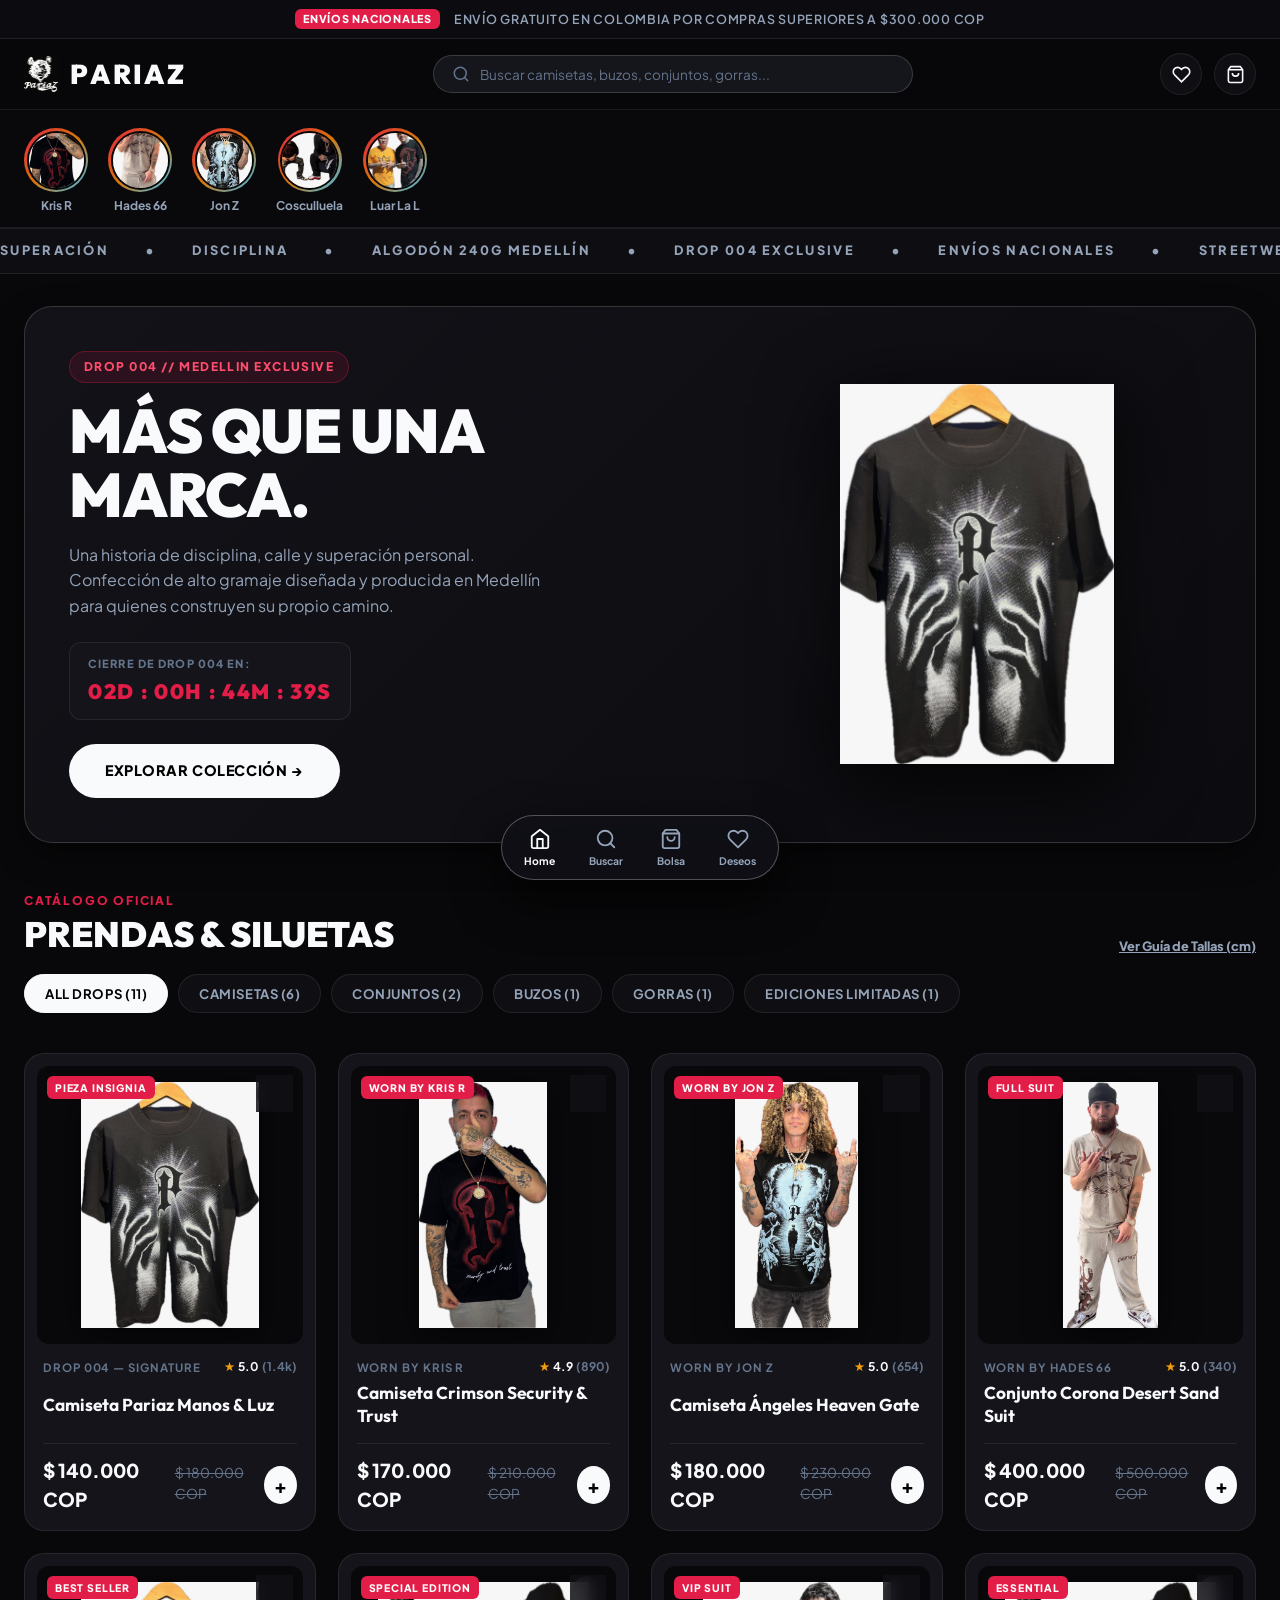
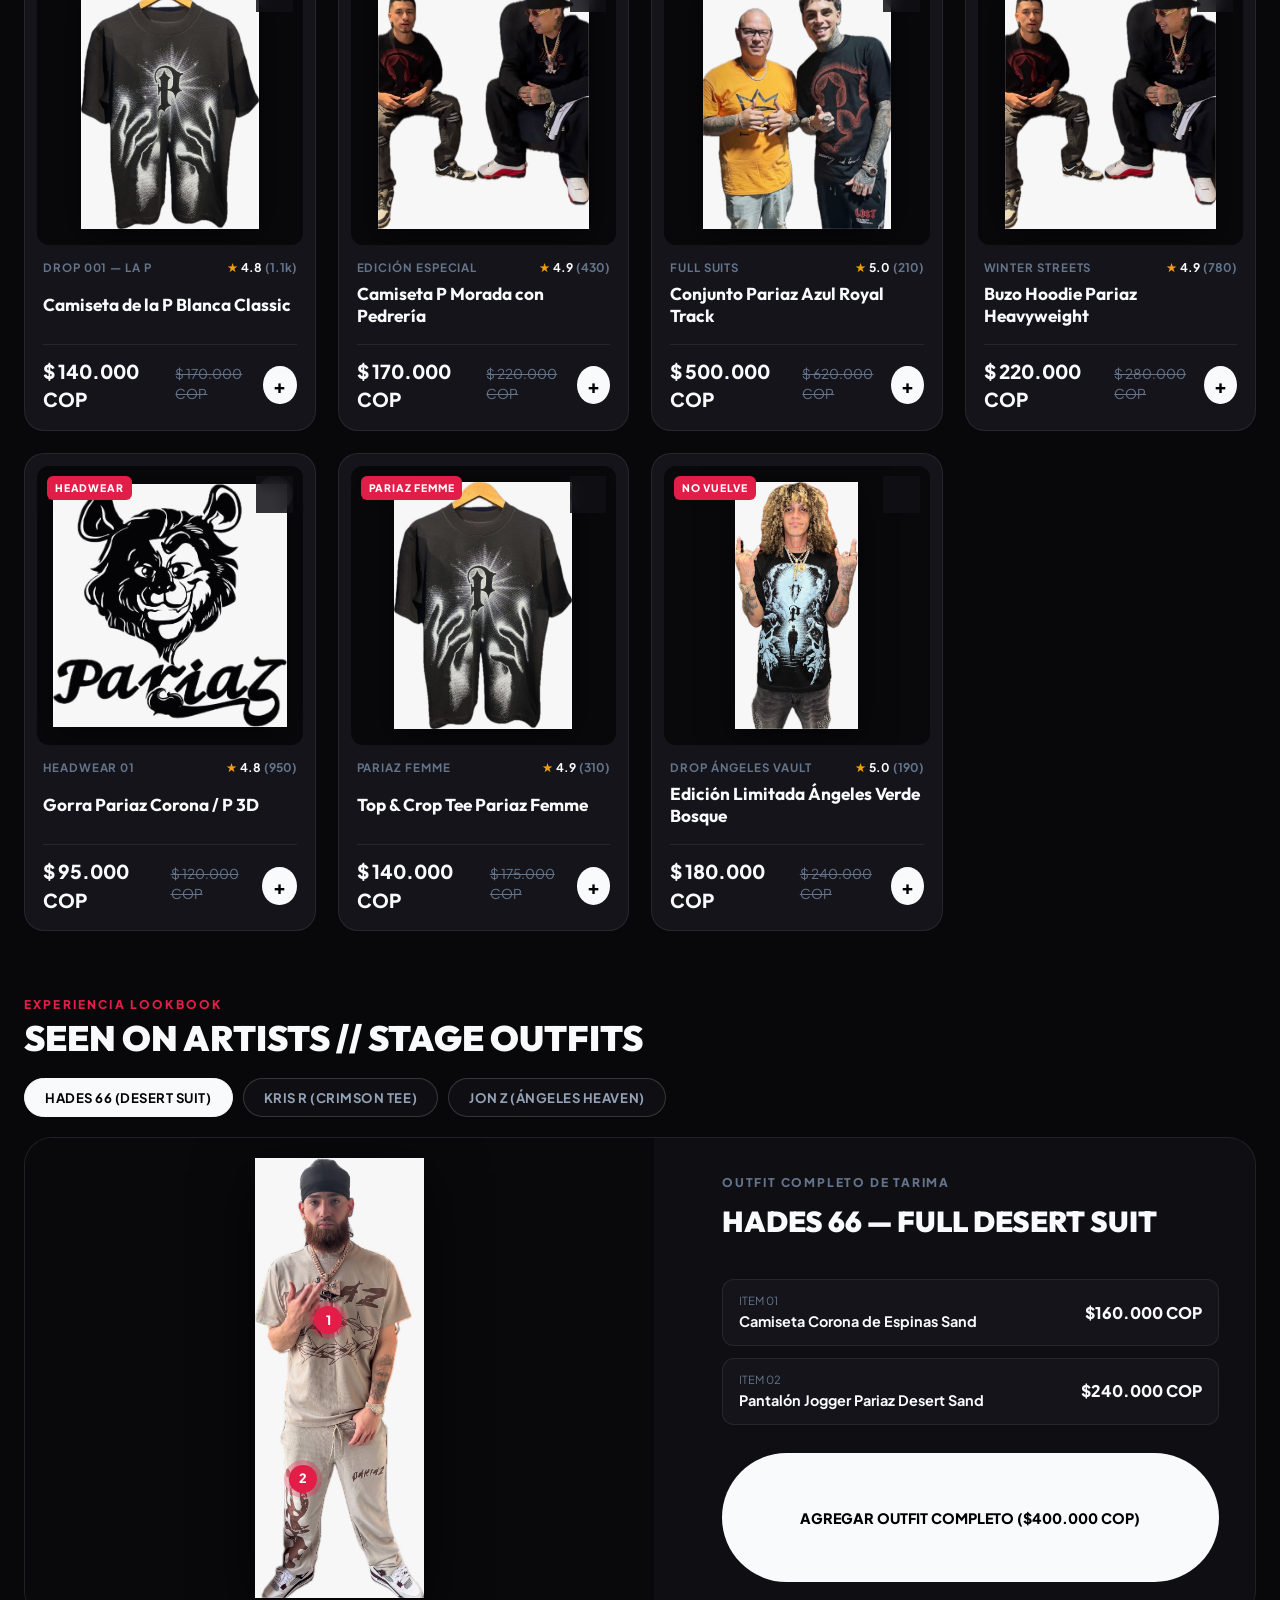
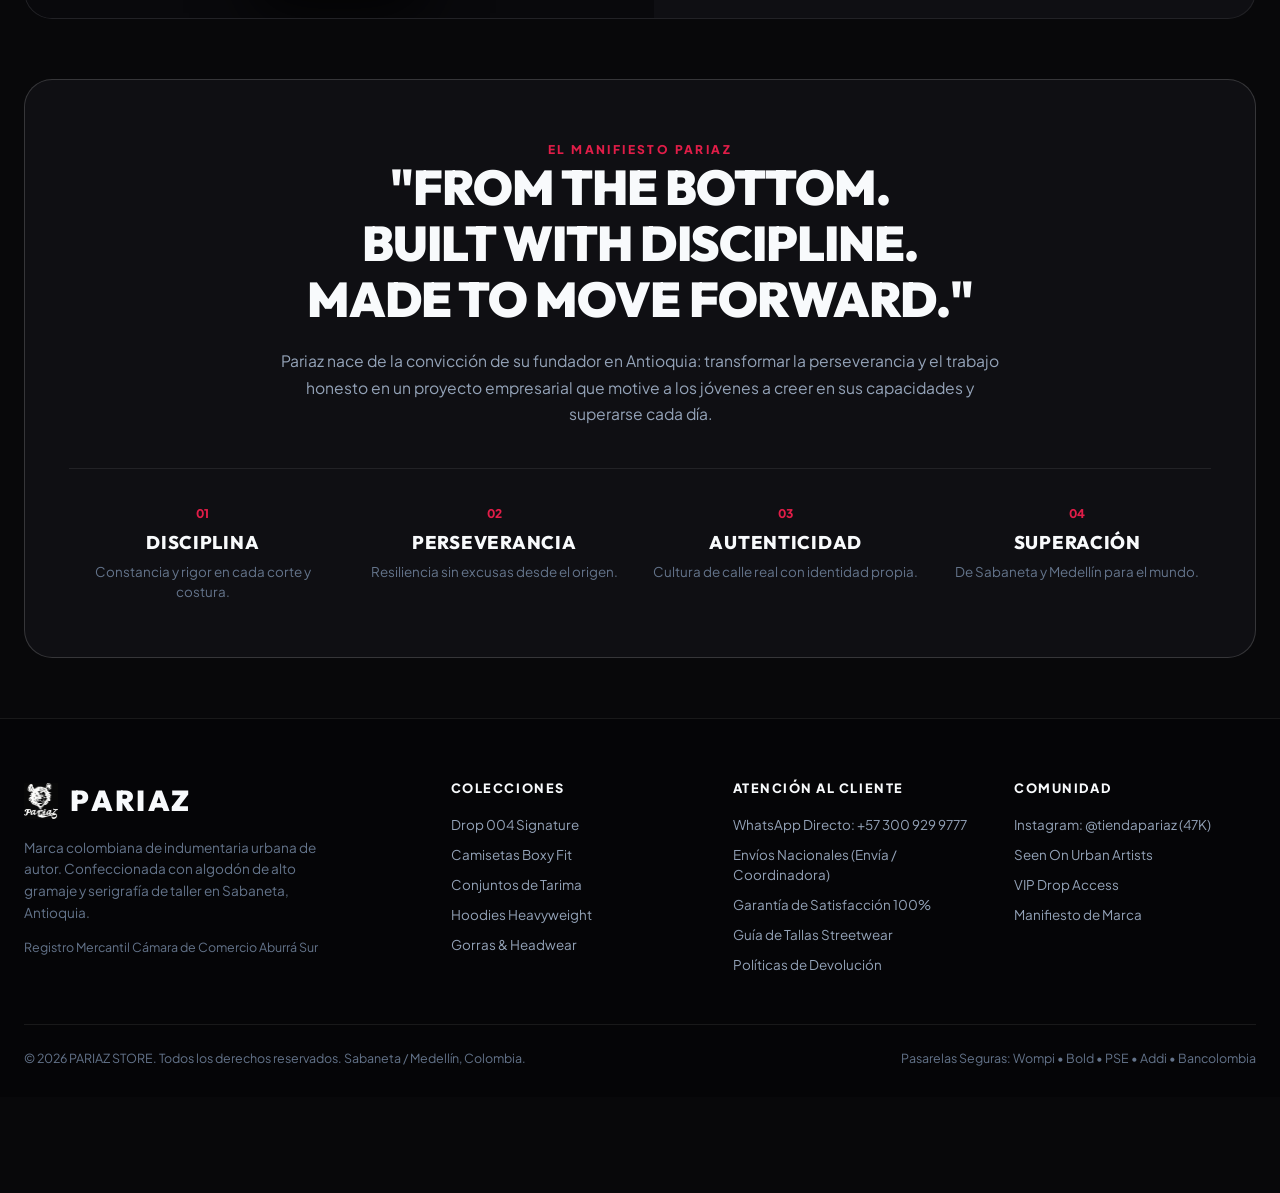
==== commit 8a9fee7b: "Fix: Resolve file:// CORS blocking by bundling self-contained app engine with zero dependencies" ====
--- a/index.html
+++ b/index.html
@@ -70,14 +70,24 @@
   <section class="stories-bar-section" aria-label="Historias destacadas de artistas">
     <div class="container">
       <div class="stories-scroll-container" id="app-stories-bar">
-        <!-- Inyectado dinámicamente desde js/ui.js -->
+        <!-- Generado dinámicamente o pre-renderizado -->
       </div>
     </div>
   </section>
+
+  <!-- =========================================================================
+       03. CULTURAL TICKER (INFINITE MARQUEE)
+       ========================================================================= -->
+  <div class="marquee-ticker-wrap" aria-hidden="true">
+    <div class="marquee-content">
+      <span>SUPERACIÓN</span> &bull; <span>DISCIPLINA</span> &bull; <span>ALGODÓN 240G MEDELLÍN</span> &bull; <span>DROP 004 EXCLUSIVE</span> &bull; <span>ENVÍOS NACIONALES</span> &bull; <span>STREETWEAR DE AUTOR</span> &bull;
+      <span>SUPERACIÓN</span> &bull; <span>DISCIPLINA</span> &bull; <span>ALGODÓN 240G MEDELLÍN</span> &bull; <span>DROP 004 EXCLUSIVE</span> &bull; <span>ENVÍOS NACIONALES</span> &bull; <span>STREETWEAR DE AUTOR</span> &bull;
+    </div>
+  </div>
 
   <main>
     <!-- =======================================================================
-         03. HERO SPOTLIGHT BANNER
+         04. HERO SPOTLIGHT BANNER & COUNTDOWN
          ======================================================================= -->
     <section class="hero-app-section" id="hero">
       <div class="container">
@@ -91,9 +101,18 @@
             <p class="hero-app-desc">
               Una historia de disciplina, calle y superación personal. Confección de alto gramaje diseñada y producida en Medellín para quienes construyen su propio camino.
             </p>
-            <a href="#shop" class="hero-btn-pill-primary">
-              EXPLORAR COLECCIÓN &rarr;
-            </a>
+
+            <!-- Temporizador de Escasez -->
+            <div class="hero-countdown-box">
+              <span class="hero-countdown-label">CIERRE DE DROP 004 EN:</span>
+              <span class="hero-countdown-val" id="drop-countdown-val">02D : 14H : 38M : 12S</span>
+            </div>
+
+            <div>
+              <a href="#shop" class="hero-btn-pill-primary">
+                EXPLORAR COLECCIÓN &rarr;
+              </a>
+            </div>
           </div>
 
           <div class="hero-mockup-frame">
@@ -105,17 +124,23 @@
     </section>
 
     <!-- =======================================================================
-         04. CATEGORY FILTER PILLS & LIVE SEARCH
+         05. CATEGORY FILTER PILLS & LIVE SEARCH
          ======================================================================= -->
     <section class="container" id="shop">
       
-      <div style="margin-bottom: 20px;">
-        <span style="font-size: 0.75rem; font-weight: 800; letter-spacing: 0.15em; color: var(--accent-red); text-transform: uppercase;">
-          CATÁLOGO OFICIAL
-        </span>
-        <h2 style="font-family: var(--font-heading); font-size: 2.2rem; font-weight: 900; line-height: 1.1; margin-top: 4px;">
-          PRENDAS & SILUETAS
-        </h2>
+      <div style="display: flex; justify-content: space-between; align-items: flex-end; margin-bottom: 20px; flex-wrap: wrap; gap: 12px;">
+        <div>
+          <span style="font-size: 0.75rem; font-weight: 800; letter-spacing: 0.15em; color: var(--accent-red); text-transform: uppercase;">
+            CATÁLOGO OFICIAL
+          </span>
+          <h2 style="font-family: var(--font-heading); font-size: 2.2rem; font-weight: 900; line-height: 1.1; margin-top: 4px;">
+            PRENDAS & SILUETAS
+          </h2>
+        </div>
+
+        <button class="trigger-size-guide" style="font-size: 0.8rem; font-weight: 800; color: var(--text-secondary); text-decoration: underline; cursor: pointer;">
+          Ver Guía de Tallas (cm)
+        </button>
       </div>
 
       <!-- Category Pills -->
@@ -130,12 +155,12 @@
 
       <!-- App Products Grid -->
       <div class="app-products-grid" id="catalog-products-grid">
-        <!-- Inyectado dinámicamente desde js/filters.js -->
+        <!-- Renderizado por js/app.js -->
       </div>
     </section>
 
     <!-- =======================================================================
-         05. SHOP THE LOOK (INTERACTIVE LOOKBOOK WITH REAL ARTISTS)
+         06. SHOP THE LOOK (INTERACTIVE LOOKBOOK WITH REAL ARTISTS)
          ======================================================================= -->
     <section class="container" id="shop-the-look" style="margin-top: 60px;">
       <div style="margin-bottom: 20px;">
@@ -160,7 +185,7 @@
           <img src="assets/looks/hades-look.jpeg" alt="Hades 66 Look Pariaz" class="shop-look-bg-img" id="shop-look-bg-img">
           
           <div class="look-hotspots-container" id="shop-look-hotspots-container">
-            <!-- Hotspots inyectados desde js/ui.js -->
+            <!-- Hotspots inyectados desde js/app.js -->
           </div>
         </div>
 
@@ -174,7 +199,7 @@
           </h3>
           
           <div class="look-items-list" id="shop-look-items-list">
-            <!-- Items inyectados desde js/ui.js -->
+            <!-- Items inyectados desde js/app.js -->
           </div>
 
           <button class="btn-add-to-bag-pill" id="btn-add-full-outfit" style="width: 100%;">
@@ -185,7 +210,7 @@
     </section>
 
     <!-- =======================================================================
-         06. STORYTELLING: FROM THE BOTTOM (SABANETA / MEDELLÍN)
+         07. STORYTELLING: FROM THE BOTTOM (SABANETA / MEDELLÍN)
          ======================================================================= -->
     <section class="container" id="story" style="margin-top: 60px;">
       <div class="story-manifesto-box">
@@ -229,7 +254,7 @@
   </main>
 
   <!-- =========================================================================
-       07. FULL LUXURY STREETWEAR FOOTER
+       08. FULL LUXURY STREETWEAR FOOTER
        ========================================================================= -->
   <footer class="app-site-footer">
     <div class="container">
@@ -268,7 +293,7 @@
             <li><a href="https://wa.me/573009299777" target="_blank">WhatsApp Directo: +57 300 929 9777</a></li>
             <li><a href="#shop">Envíos Nacionales (Envía / Coordinadora)</a></li>
             <li><a href="#shop">Garantía de Satisfacción 100%</a></li>
-            <li><a href="#shop">Guía de Tallas Streetwear</a></li>
+            <li><a href="#" class="trigger-size-guide">Guía de Tallas Streetwear</a></li>
             <li><a href="#shop">Políticas de Devolución</a></li>
           </ul>
         </div>
@@ -294,7 +319,7 @@
   </footer>
 
   <!-- =========================================================================
-       08. FLOATING IOS BOTTOM NAVIGATION BAR
+       09. FLOATING IOS BOTTOM NAVIGATION BAR
        ========================================================================= -->
   <nav class="floating-bottom-nav" aria-label="Navegación principal de la app">
     <button class="bnav-item active" id="bnav-home" aria-label="Inicio">
@@ -321,12 +346,11 @@
   </nav>
 
   <!-- =========================================================================
-       09. MODAL DETALLE DE PRODUCTO
+       10. MODAL DETALLE DE PRODUCTO
        ========================================================================= -->
   <div class="modal-backdrop-overlay" id="modal-backdrop-overlay"></div>
 
   <div class="product-detail-modal" id="product-detail-modal" role="dialog" aria-modal="true">
-    
     <div class="modal-top-bar">
       <button class="modal-back-btn" id="modal-close-btn" aria-label="Volver">
         <svg viewBox="0 0 24 24" width="18" height="18" fill="none" stroke="currentColor" stroke-width="2"><polyline points="15 18 9 12 15 6"></polyline></svg>
@@ -340,12 +364,8 @@
     </div>
 
     <div class="modal-screen-grid">
-      <!-- Visual Pane -->
-      <div class="modal-product-visual-pane" id="modal-product-visual">
-        <!-- Inyectado desde js/ui.js -->
-      </div>
-
-      <!-- Details Pane -->
+      <div class="modal-product-visual-pane" id="modal-product-visual"></div>
+
       <div class="modal-product-info-pane">
         <div>
           <div class="modal-rating-review-row">
@@ -365,26 +385,19 @@
             Descripción de la prenda con detalles y confección premium de Medellín.
           </p>
 
-          <!-- Choose Size -->
-          <div style="margin-bottom: 18px;">
+          <div style="margin-bottom: 16px;">
             <span style="font-size: 0.72rem; font-weight: 800; letter-spacing: 0.08em; text-transform: uppercase; color: var(--text-muted);">
               SELECCIONA TU TALLA:
             </span>
-            <div class="size-pill-group" id="modal-size-selector">
-              <!-- Botones de tallas -->
-            </div>
-          </div>
-
-          <!-- Matching Items -->
+            <div class="size-pill-group" id="modal-size-selector"></div>
+          </div>
+
           <div class="matching-items-section">
             <span class="matching-items-title">COMBINACIÓN SUGERIDA:</span>
-            <div class="matching-items-list" id="modal-matching-items-list">
-              <!-- Bundle items -->
-            </div>
-          </div>
-        </div>
-
-        <!-- Sticky Bottom Actions Bar -->
+            <div class="matching-items-list" id="modal-matching-items-list"></div>
+          </div>
+        </div>
+
         <div class="modal-bottom-actions">
           <div class="modal-btn-row">
             <div class="modal-stepper-box">
@@ -401,13 +414,44 @@
             <span>Comprar por WhatsApp</span>
           </button>
         </div>
-
       </div>
     </div>
   </div>
 
   <!-- =========================================================================
-       10. STORY VIEWER MODAL
+       11. MODAL GUÍA DE TALLAS
+       ========================================================================= -->
+  <div class="size-guide-modal" id="size-guide-modal" role="dialog" aria-modal="true">
+    <div class="modal-top-bar">
+      <h3 style="font-family: var(--font-heading); font-size: 1.3rem; font-weight: 800;">GUÍA DE TALLAS // BOXY FIT 240G</h3>
+      <button id="size-guide-close-btn" style="font-size: 1.6rem; line-height: 1;">&times;</button>
+    </div>
+    <div style="padding: 24px;">
+      <p style="font-size: 0.88rem; color: var(--text-secondary); margin-bottom: 16px;">
+        Nuestras camisetas tienen un corte streetwear holgado con caída pesada. Si buscas un fit regular, pide una talla menos.
+      </p>
+      <table class="size-table">
+        <thead>
+          <tr>
+            <th>Talla</th>
+            <th>Ancho Pecho (cm)</th>
+            <th>Largo Total (cm)</th>
+            <th>Manga (cm)</th>
+          </tr>
+        </thead>
+        <tbody>
+          <tr><td><strong>S</strong></td><td>54 cm</td><td>72 cm</td><td>23 cm</td></tr>
+          <tr><td><strong>M</strong></td><td>57 cm</td><td>75 cm</td><td>24 cm</td></tr>
+          <tr><td><strong>L</strong></td><td>60 cm</td><td>78 cm</td><td>25 cm</td></tr>
+          <tr><td><strong>XL</strong></td><td>63 cm</td><td>81 cm</td><td>26 cm</td></tr>
+          <tr><td><strong>XXL</strong></td><td>66 cm</td><td>84 cm</td><td>27 cm</td></tr>
+        </tbody>
+      </table>
+    </div>
+  </div>
+
+  <!-- =========================================================================
+       12. STORY VIEWER MODAL
        ========================================================================= -->
   <div class="story-viewer-modal" id="story-viewer-modal" role="dialog" aria-modal="true">
     <div class="story-top-progress">
@@ -437,24 +481,20 @@
   </div>
 
   <!-- =========================================================================
-       11. WISHLIST MODAL (FAVORITOS)
+       13. WISHLIST MODAL
        ========================================================================= -->
   <div class="wishlist-modal" id="wishlist-modal" role="dialog" aria-modal="true">
     <div style="display: flex; justify-content: space-between; align-items: center;">
       <h3 style="font-family: var(--font-heading); font-size: 1.4rem; font-weight: 800;">TUS GUARDADOS</h3>
       <button id="wishlist-close-btn" style="font-size: 1.6rem; line-height: 1;">&times;</button>
     </div>
-
-    <div class="wishlist-items-container" id="wishlist-items-container">
-      <!-- Inyectado desde js/ui.js -->
-    </div>
+    <div class="wishlist-items-container" id="wishlist-items-container"></div>
   </div>
 
   <!-- =========================================================================
-       12. MULTI-STEP CHECKOUT MODAL
+       14. MULTI-STEP CHECKOUT MODAL
        ========================================================================= -->
   <div class="checkout-flow-modal" id="checkout-flow-modal" role="dialog" aria-modal="true">
-    
     <div class="checkout-stepper-header">
       <h3 style="font-family: var(--font-heading); font-size: 1.3rem; font-weight: 800;">FINALIZAR COMPRA</h3>
       <button id="checkout-flow-close-btn" style="font-size: 1.6rem; line-height: 1;">&times;</button>
@@ -534,11 +574,10 @@
 
       <button type="button" class="filter-tab-pill" id="btn-back-step-2">&larr; Cambiar Dirección</button>
     </div>
-
   </div>
 
   <!-- =========================================================================
-       13. CART DRAWER
+       15. CART DRAWER (CON CUPÓN Y SUBTOTAL)
        ========================================================================= -->
   <div class="cart-overlay" id="cart-overlay"></div>
   
@@ -561,8 +600,12 @@
         <p style="font-size: 0.85rem; color: var(--text-muted);">Explora el catálogo oficial de Pariaz y agrega tus prendas.</p>
       </div>
 
-      <div class="cart-items-list" id="cart-items-list">
-        <!-- Inyectado desde js/cart.js -->
+      <div class="cart-items-list" id="cart-items-list"></div>
+
+      <!-- Cupón de Descuento -->
+      <div class="cart-coupon-box">
+        <input type="text" id="cart-coupon-input" class="cart-coupon-input" placeholder="CUPÓN (EJ: PARIAZVIP)">
+        <button id="btn-apply-coupon" class="btn-apply-coupon">APLICAR</button>
       </div>
     </div>
 
@@ -586,7 +629,7 @@
   <!-- Toast -->
   <div class="pariaz-toast" id="pariaz-toast"></div>
 
-  <!-- Script Modules -->
-  <script type="module" src="js/app.js"></script>
+  <!-- Core Script (Sin module cors restrictions) -->
+  <script src="js/app.js"></script>
 </body>
 </html>
--- a/css/styles.css
+++ b/css/styles.css
@@ -65,7 +65,7 @@
   overflow-x: hidden;
   line-height: 1.5;
   background-color: var(--bg-app);
-  padding-bottom: 96px; /* Espacio para la barra flotante */
+  padding-bottom: 96px;
 }
 
 img, svg {
@@ -113,6 +113,7 @@
   justify-content: center;
   align-items: center;
   gap: 14px;
+  flex-wrap: wrap;
 }
 
 .top-notice-badge {
@@ -292,17 +293,17 @@
 }
 
 /* --------------------------------------------------------------------------
-   04. HERO APP BANNER & SPOTLIGHT
+   04. HERO APP BANNER & COUNTDOWN
    -------------------------------------------------------------------------- */
 .hero-app-section {
-  padding: 36px 0 48px;
+  padding: 32px 0 44px;
 }
 
 .hero-app-banner {
   background: linear-gradient(135deg, #121218 0%, #0c0c10 100%);
   border: 1px solid var(--border-medium);
   border-radius: var(--radius-lg);
-  padding: 48px;
+  padding: 44px;
   display: grid;
   grid-template-columns: 1.15fr 0.85fr;
   gap: 40px;
@@ -325,24 +326,51 @@
   text-transform: uppercase;
   padding: 6px 14px;
   border-radius: var(--radius-pill);
-  margin-bottom: 20px;
+  margin-bottom: 16px;
 }
 
 .hero-app-title {
   font-family: var(--font-heading);
-  font-size: clamp(2.6rem, 5vw, 4.2rem);
+  font-size: clamp(2.4rem, 4.8vw, 4rem);
   font-weight: 900;
   line-height: 1.05;
   letter-spacing: -0.02em;
-  margin-bottom: 16px;
+  margin-bottom: 14px;
 }
 
 .hero-app-desc {
-  font-size: 1.02rem;
+  font-size: 1rem;
   color: var(--text-secondary);
   max-width: 480px;
   line-height: 1.6;
-  margin-bottom: 28px;
+  margin-bottom: 24px;
+}
+
+.hero-countdown-box {
+  background-color: var(--bg-card);
+  border: 1px solid var(--border-subtle);
+  border-radius: var(--radius-sm);
+  padding: 12px 18px;
+  display: inline-flex;
+  flex-direction: column;
+  gap: 4px;
+  margin-bottom: 24px;
+}
+
+.hero-countdown-label {
+  font-size: 0.7rem;
+  font-weight: 800;
+  letter-spacing: 0.1em;
+  color: var(--text-muted);
+  text-transform: uppercase;
+}
+
+.hero-countdown-val {
+  font-family: var(--font-heading);
+  font-size: 1.3rem;
+  font-weight: 900;
+  color: var(--accent-red);
+  letter-spacing: 0.08em;
 }
 
 .hero-btn-pill-primary {
@@ -381,7 +409,36 @@
 }
 
 /* --------------------------------------------------------------------------
-   05. CATEGORY FILTER PILLS
+   05. CULTURAL TICKER (INFINITE MARQUEE)
+   -------------------------------------------------------------------------- */
+.marquee-ticker-wrap {
+  background-color: #0d0d12;
+  border-top: 1px solid var(--border-subtle);
+  border-bottom: 1px solid var(--border-subtle);
+  overflow: hidden;
+  white-space: nowrap;
+  padding: 12px 0;
+  display: flex;
+}
+
+.marquee-content {
+  display: inline-flex;
+  gap: 36px;
+  animation: ticker-scroll 24s linear infinite;
+  font-size: 0.8rem;
+  font-weight: 800;
+  letter-spacing: 0.18em;
+  text-transform: uppercase;
+  color: var(--text-secondary);
+}
+
+@keyframes ticker-scroll {
+  from { transform: translateX(0); }
+  to { transform: translateX(-50%); }
+}
+
+/* --------------------------------------------------------------------------
+   06. CATEGORY FILTER PILLS
    -------------------------------------------------------------------------- */
 .category-pills-row {
   display: flex;
@@ -389,7 +446,7 @@
   overflow-x: auto;
   scrollbar-width: none;
   padding-bottom: 12px;
-  margin-bottom: 32px;
+  margin-bottom: 28px;
 }
 
 .category-pills-row::-webkit-scrollbar {
@@ -424,7 +481,7 @@
 }
 
 /* --------------------------------------------------------------------------
-   06. PRODUCT CARDS (FIGMA MOBILE APP CARDS)
+   07. PRODUCT CARDS
    -------------------------------------------------------------------------- */
 .app-products-grid {
   display: grid;
@@ -611,7 +668,7 @@
 }
 
 /* --------------------------------------------------------------------------
-   07. SHOP THE LOOK (FIXED CONSTRAINED CONTAINER)
+   08. SHOP THE LOOK
    -------------------------------------------------------------------------- */
 .shop-look-tabs-row {
   display: flex;
@@ -763,7 +820,7 @@
 }
 
 /* --------------------------------------------------------------------------
-   08. BRAND MANIFESTO (PROPERLY ALIGNED BOX & GRID)
+   09. BRAND MANIFESTO
    -------------------------------------------------------------------------- */
 .story-manifesto-box {
   background-color: var(--bg-surface);
@@ -824,7 +881,7 @@
 }
 
 /* --------------------------------------------------------------------------
-   09. PRODUCT DETAIL MODAL (FIGMA SCREEN)
+   10. PRODUCT DETAIL MODAL & GUÍA DE TALLAS
    -------------------------------------------------------------------------- */
 .modal-backdrop-overlay {
   position: fixed;
@@ -843,7 +900,7 @@
   visibility: visible;
 }
 
-.product-detail-modal {
+.product-detail-modal, .size-guide-modal {
   position: fixed;
   top: 50%;
   left: 50%;
@@ -861,7 +918,7 @@
   transition: all var(--transition-smooth);
 }
 
-.product-detail-modal.is-open {
+.product-detail-modal.is-open, .size-guide-modal.is-open {
   transform: translate(-50%, -50%) scale(1);
   opacity: 1;
   visibility: visible;
@@ -900,14 +957,6 @@
   border-right: 1px solid var(--border-subtle);
 }
 
-.modal-photo-hero-wrap {
-  width: 100%;
-  min-height: 340px;
-  display: flex;
-  align-items: center;
-  justify-content: center;
-}
-
 .modal-hero-img {
   max-height: 340px;
   width: auto;
@@ -962,7 +1011,7 @@
   font-size: 0.9rem;
   color: var(--text-secondary);
   line-height: 1.55;
-  margin-bottom: 20px;
+  margin-bottom: 16px;
 }
 
 .size-pill-group {
@@ -989,13 +1038,13 @@
 }
 
 .matching-items-section {
-  margin: 20px 0 24px;
+  margin: 18px 0 20px;
   border-top: 1px solid var(--border-subtle);
-  padding-top: 16px;
+  padding-top: 14px;
 }
 
 .matching-items-title {
-  font-size: 0.75rem;
+  font-size: 0.72rem;
   font-weight: 800;
   letter-spacing: 0.1em;
   text-transform: uppercase;
@@ -1117,8 +1166,28 @@
   padding: 13px;
 }
 
+/* Guía de Tallas Tabla */
+.size-table {
+  width: 100%;
+  border-collapse: collapse;
+  margin: 20px 0;
+  font-size: 0.85rem;
+}
+
+.size-table th, .size-table td {
+  padding: 10px 14px;
+  border: 1px solid var(--border-subtle);
+  text-align: center;
+}
+
+.size-table th {
+  background-color: var(--bg-card);
+  font-weight: 800;
+  color: var(--text-primary);
+}
+
 /* --------------------------------------------------------------------------
-   10. STORY VIEWER MODAL
+   11. STORY VIEWER MODAL
    -------------------------------------------------------------------------- */
 .story-viewer-modal {
   position: fixed;
@@ -1250,7 +1319,7 @@
 }
 
 /* --------------------------------------------------------------------------
-   11. CHECKOUT MODAL & WISHLIST MODAL
+   12. CHECKOUT MODAL & WISHLIST MODAL
    -------------------------------------------------------------------------- */
 .checkout-flow-modal, .wishlist-modal {
   position: fixed;
@@ -1340,7 +1409,7 @@
 }
 
 /* --------------------------------------------------------------------------
-   12. CART DRAWER
+   13. CART DRAWER
    -------------------------------------------------------------------------- */
 .cart-overlay {
   position: fixed;
@@ -1509,6 +1578,31 @@
   font-size: 0.88rem;
 }
 
+.cart-coupon-box {
+  display: flex;
+  gap: 8px;
+  margin: 14px 0;
+}
+
+.cart-coupon-input {
+  flex-grow: 1;
+  background-color: var(--bg-card);
+  border: 1px solid var(--border-medium);
+  padding: 8px 12px;
+  border-radius: var(--radius-sm);
+  font-size: 0.8rem;
+  text-transform: uppercase;
+}
+
+.btn-apply-coupon {
+  background-color: var(--bg-surface);
+  border: 1px solid var(--border-strong);
+  padding: 8px 14px;
+  border-radius: var(--radius-sm);
+  font-size: 0.75rem;
+  font-weight: 800;
+}
+
 .cart-drawer-footer {
   padding: 20px;
   border-top: 1px solid var(--border-subtle);
@@ -1528,7 +1622,7 @@
 }
 
 /* --------------------------------------------------------------------------
-   13. PREMIUM LUXURY STREETWEAR FOOTER
+   14. FOOTER
    -------------------------------------------------------------------------- */
 .app-site-footer {
   background-color: #050507;
@@ -1599,7 +1693,7 @@
 }
 
 /* --------------------------------------------------------------------------
-   14. FLOATING IOS BOTTOM NAVIGATION BAR
+   15. FLOATING IOS BOTTOM NAVIGATION BAR
    -------------------------------------------------------------------------- */
 .floating-bottom-nav {
   position: fixed;
@@ -1664,7 +1758,7 @@
 }
 
 /* --------------------------------------------------------------------------
-   15. RESPONSIVE
+   16. RESPONSIVE
    -------------------------------------------------------------------------- */
 @media (max-width: 992px) {
   .hero-app-banner {
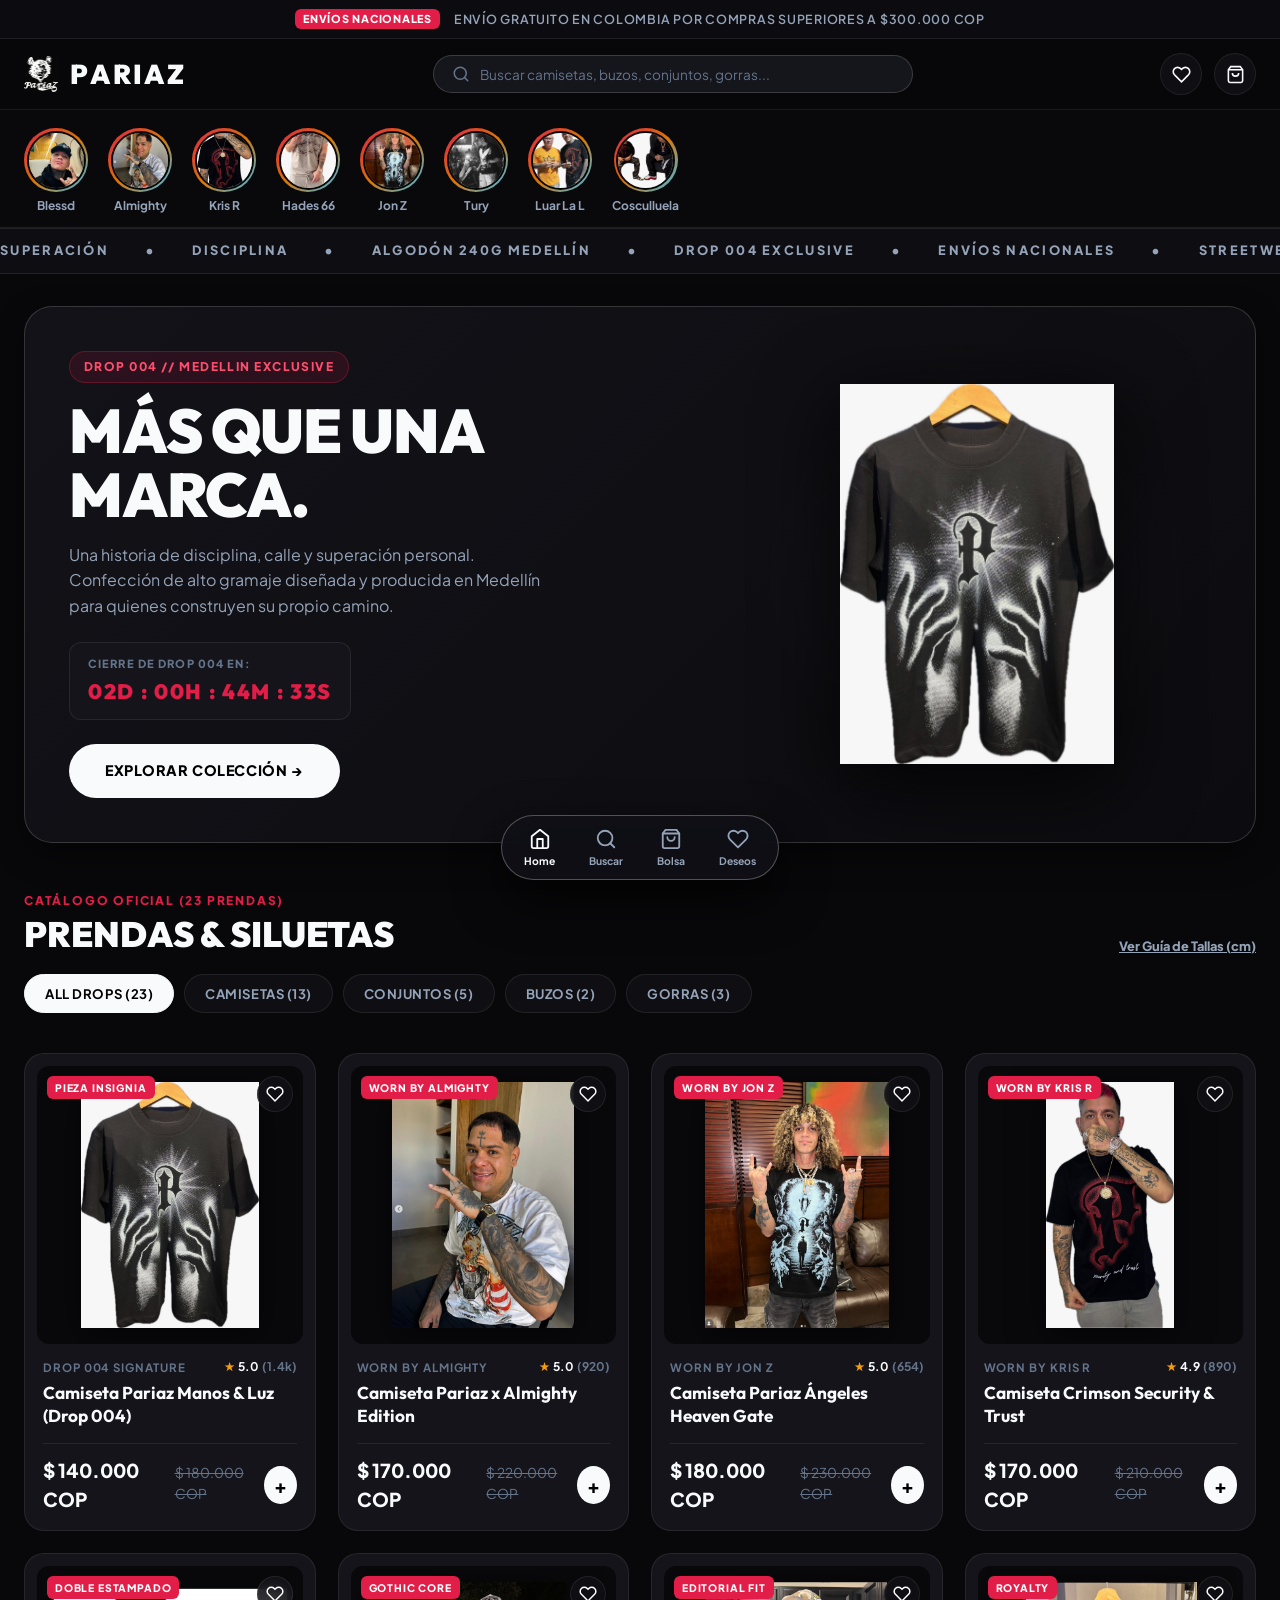
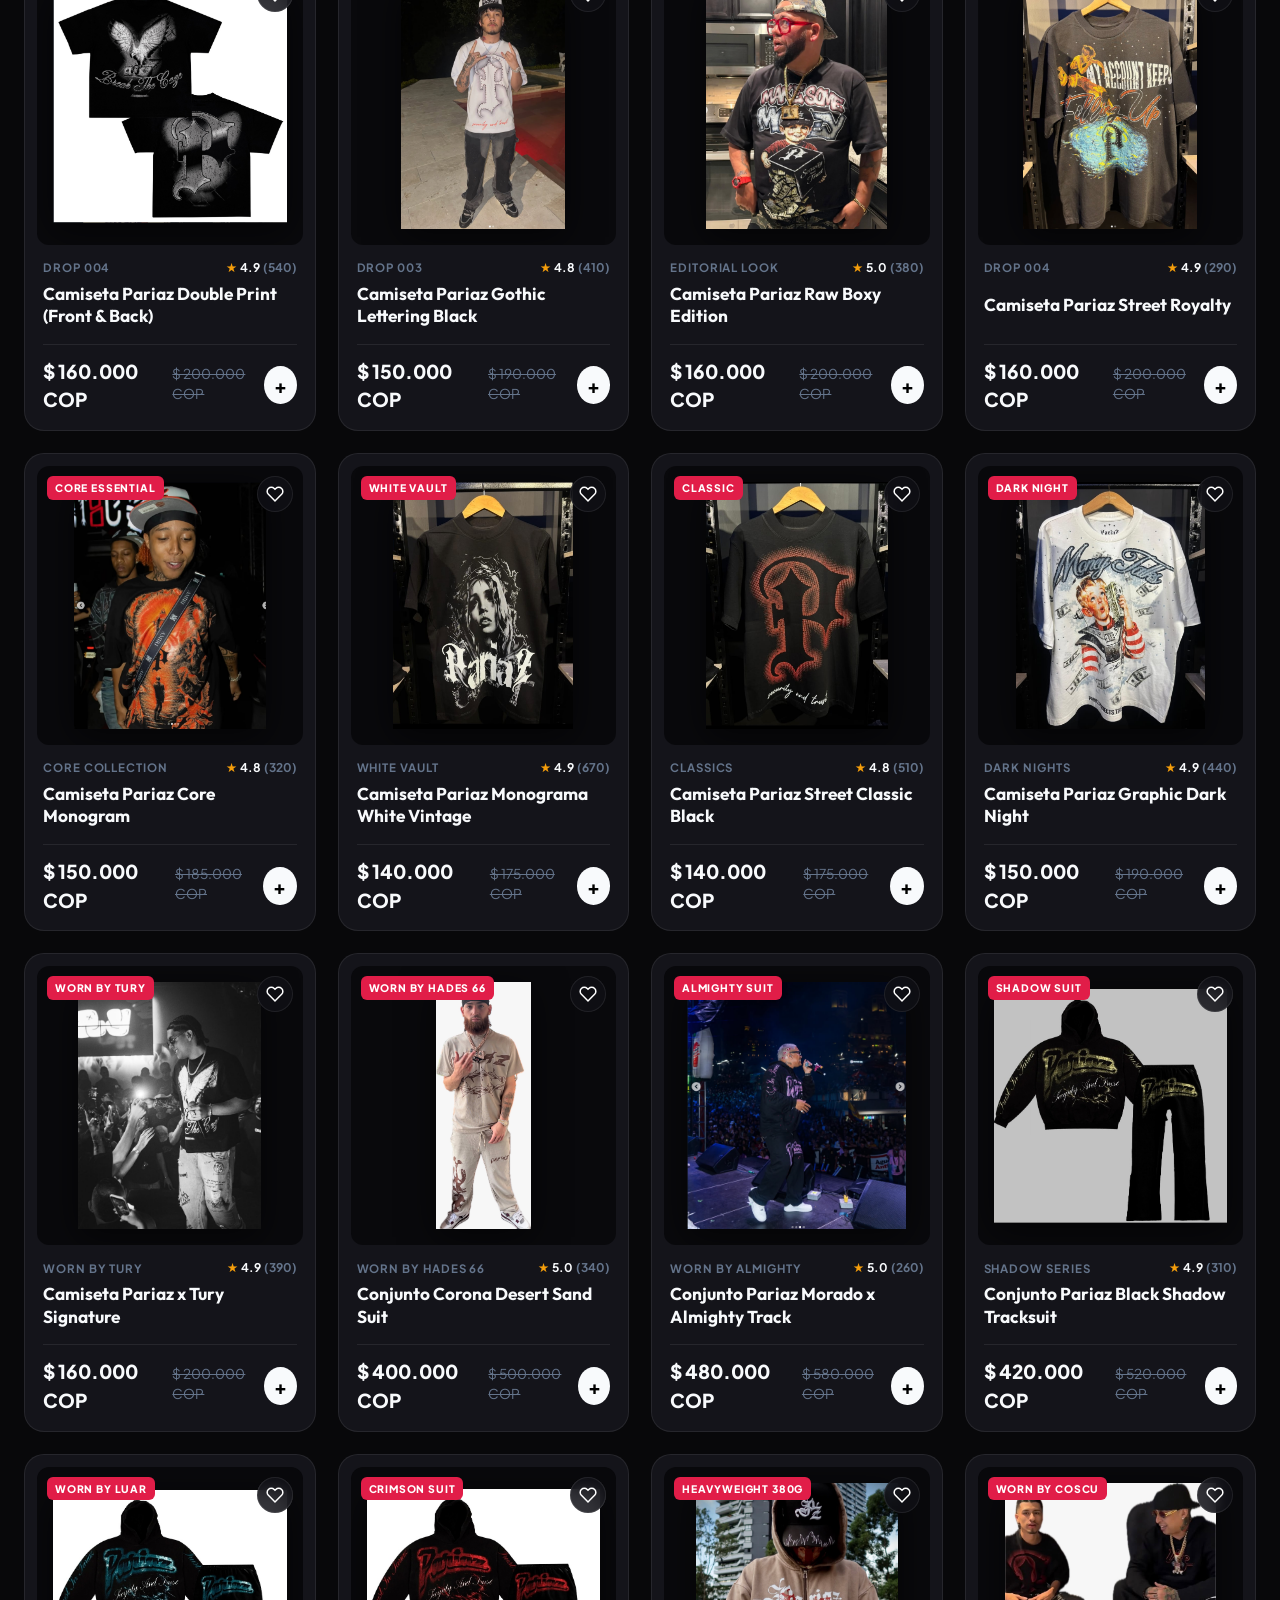
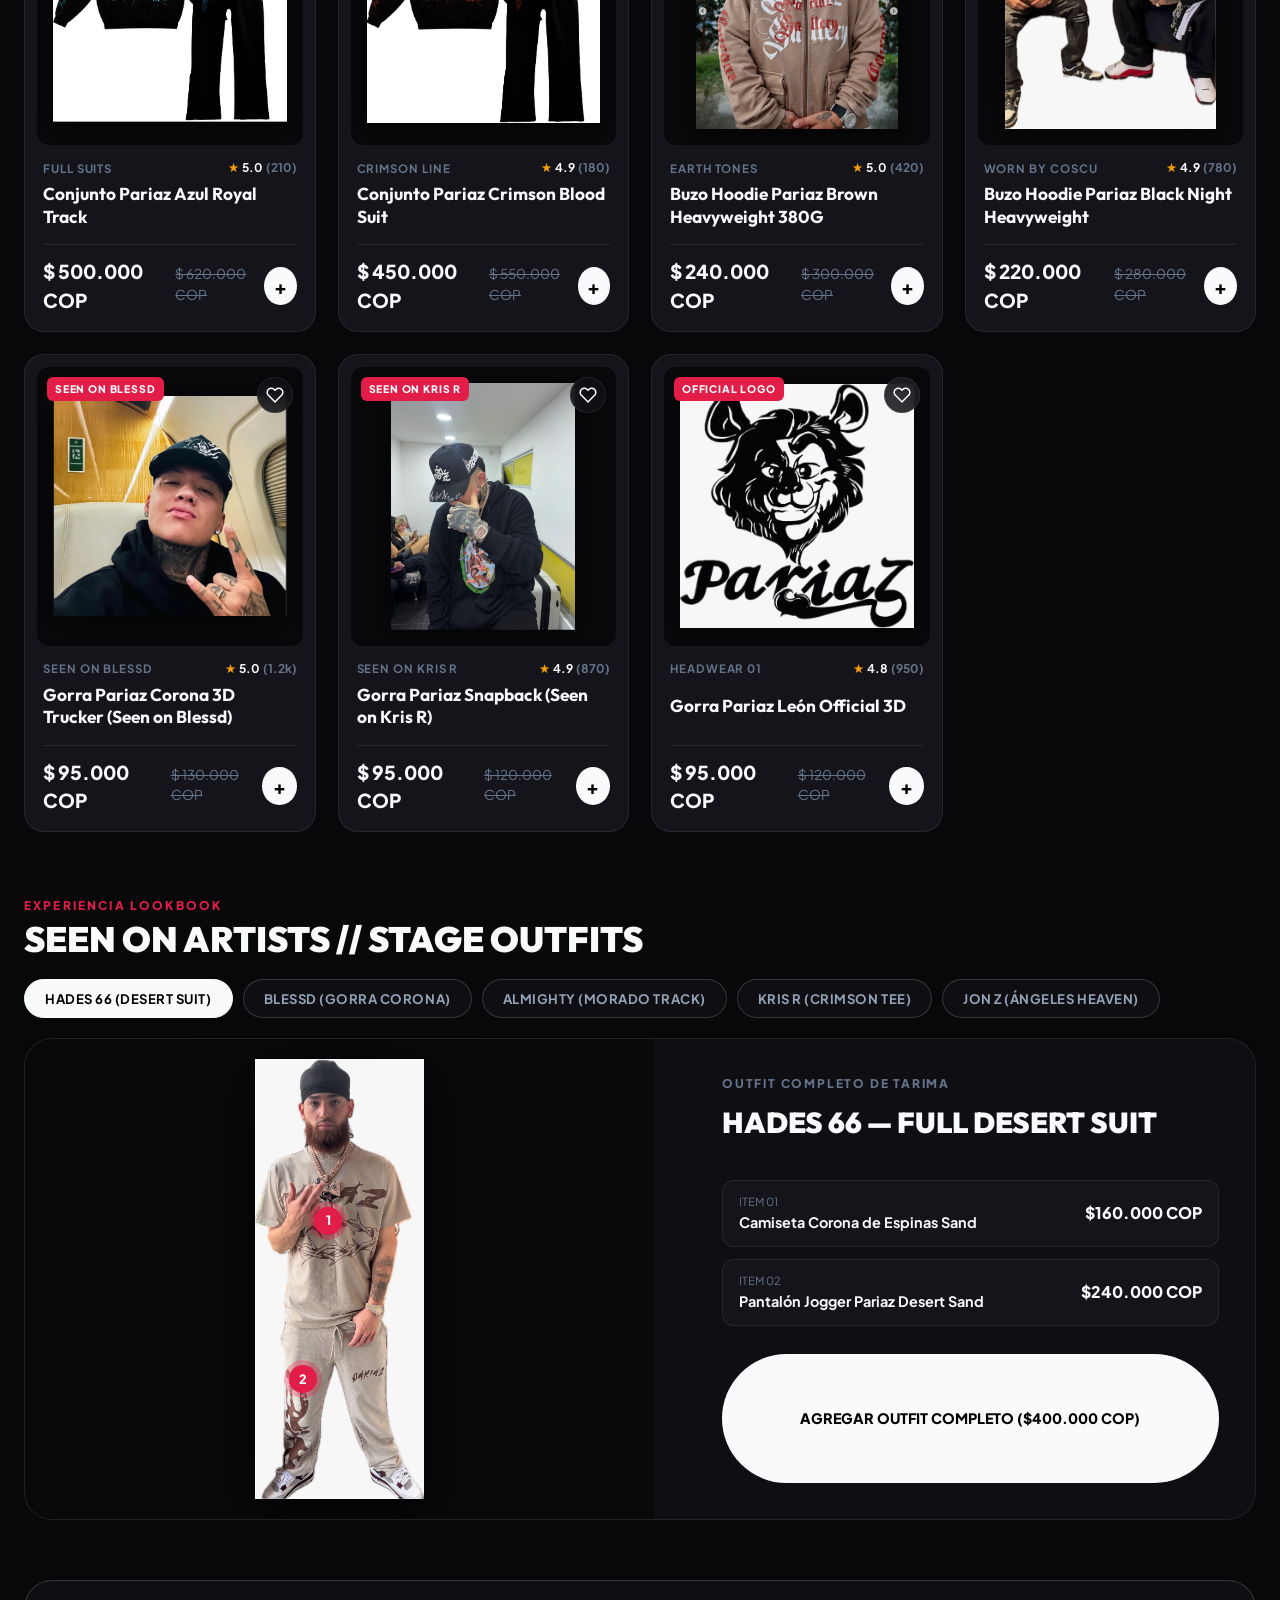
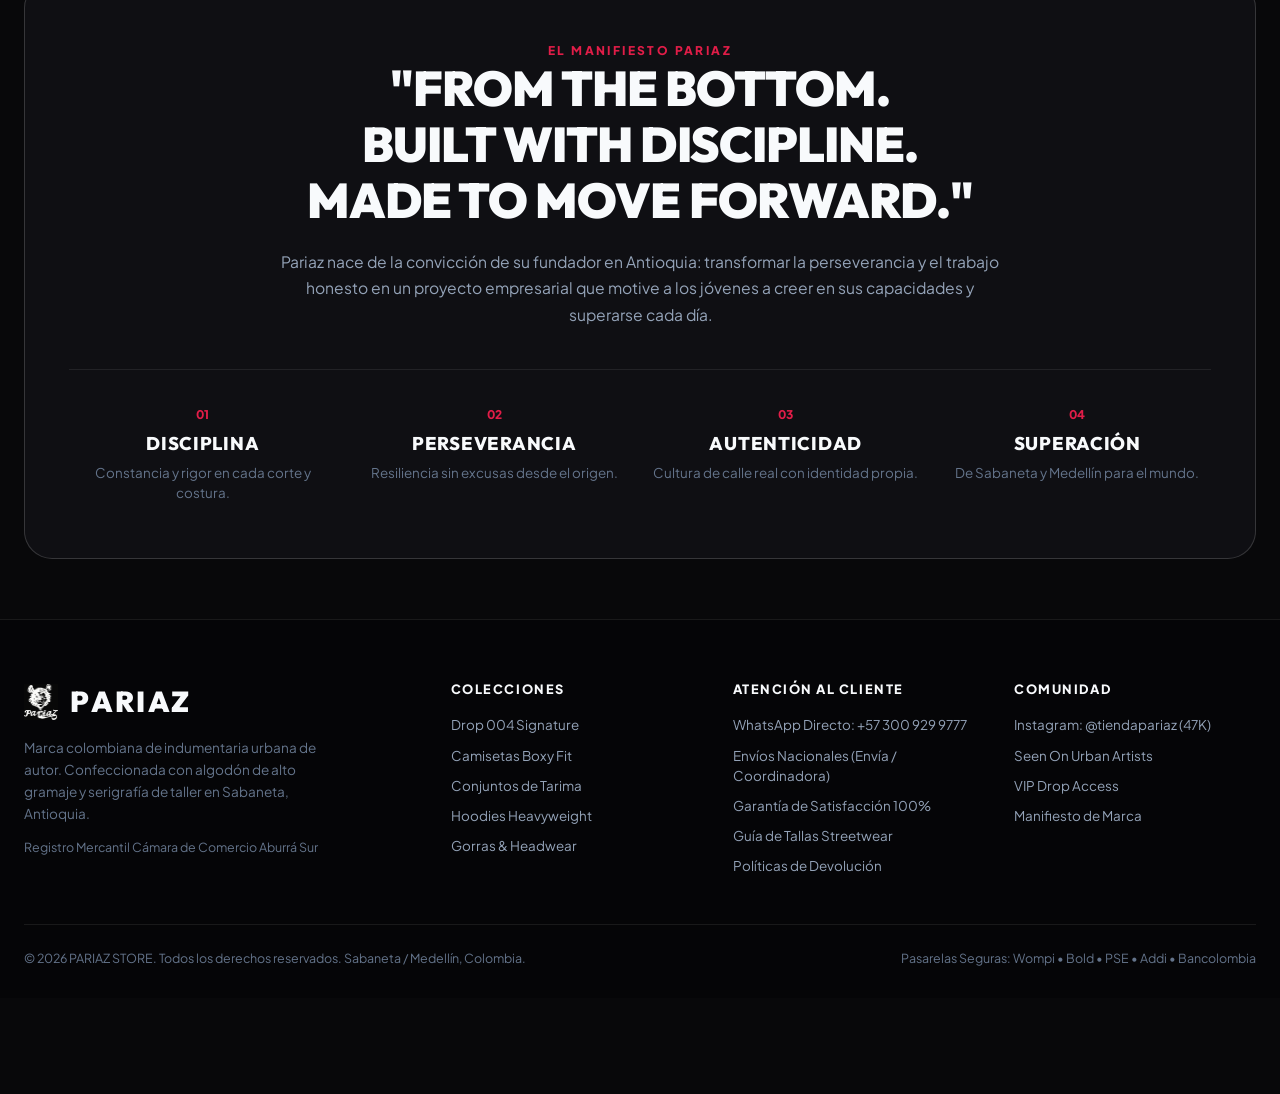
==== commit 7c9bf677: "Feat: Integrate all 40+ real images, 23 catalog products, 8 urban artists and 5 interactive stage lo" ====
--- a/index.html
+++ b/index.html
@@ -69,9 +69,7 @@
        ========================================================================= -->
   <section class="stories-bar-section" aria-label="Historias destacadas de artistas">
     <div class="container">
-      <div class="stories-scroll-container" id="app-stories-bar">
-        <!-- Generado dinámicamente o pre-renderizado -->
-      </div>
+      <div class="stories-scroll-container" id="app-stories-bar"></div>
     </div>
   </section>
 
@@ -116,7 +114,7 @@
           </div>
 
           <div class="hero-mockup-frame">
-            <img src="assets/products/camisa-manos.jpeg" alt="Camiseta Manos y Luz Pariaz" class="hero-mockup-img">
+            <img src="assets/products/camisa.jpeg" alt="Camiseta Manos y Luz Pariaz" class="hero-mockup-img">
           </div>
 
         </div>
@@ -131,7 +129,7 @@
       <div style="display: flex; justify-content: space-between; align-items: flex-end; margin-bottom: 20px; flex-wrap: wrap; gap: 12px;">
         <div>
           <span style="font-size: 0.75rem; font-weight: 800; letter-spacing: 0.15em; color: var(--accent-red); text-transform: uppercase;">
-            CATÁLOGO OFICIAL
+            CATÁLOGO OFICIAL (23 PRENDAS)
           </span>
           <h2 style="font-family: var(--font-heading); font-size: 2.2rem; font-weight: 900; line-height: 1.1; margin-top: 4px;">
             PRENDAS & SILUETAS
@@ -145,12 +143,11 @@
 
       <!-- Category Pills -->
       <div class="category-pills-row" role="tablist">
-        <button class="filter-tab-pill active" data-category="all" role="tab">ALL DROPS (11)</button>
-        <button class="filter-tab-pill" data-category="camisetas" role="tab">CAMISETAS (6)</button>
-        <button class="filter-tab-pill" data-category="conjuntos" role="tab">CONJUNTOS (2)</button>
-        <button class="filter-tab-pill" data-category="buzos" role="tab">BUZOS (1)</button>
-        <button class="filter-tab-pill" data-category="gorras" role="tab">GORRAS (1)</button>
-        <button class="filter-tab-pill" data-category="limited" role="tab">EDICIONES LIMITADAS (1)</button>
+        <button class="filter-tab-pill active" data-category="all" role="tab">ALL DROPS (23)</button>
+        <button class="filter-tab-pill" data-category="camisetas" role="tab">CAMISETAS (13)</button>
+        <button class="filter-tab-pill" data-category="conjuntos" role="tab">CONJUNTOS (5)</button>
+        <button class="filter-tab-pill" data-category="buzos" role="tab">BUZOS (2)</button>
+        <button class="filter-tab-pill" data-category="gorras" role="tab">GORRAS (3)</button>
       </div>
 
       <!-- App Products Grid -->
@@ -172,9 +169,11 @@
         </h2>
       </div>
 
-      <!-- Conmutador de Looks -->
+      <!-- Conmutador de Looks con 5 Artistas -->
       <div class="shop-look-tabs-row">
         <button class="look-tab-btn active" data-look="hades">HADES 66 (DESERT SUIT)</button>
+        <button class="look-tab-btn" data-look="blessd">BLESSD (GORRA CORONA)</button>
+        <button class="look-tab-btn" data-look="almighty">ALMIGHTY (MORADO TRACK)</button>
         <button class="look-tab-btn" data-look="krisr">KRIS R (CRIMSON TEE)</button>
         <button class="look-tab-btn" data-look="jonz">JON Z (ÁNGELES HEAVEN)</button>
       </div>
@@ -182,7 +181,7 @@
       <div class="shop-look-container">
         <!-- Media Frame con Hotspots -->
         <div class="look-media-frame">
-          <img src="assets/looks/hades-look.jpeg" alt="Hades 66 Look Pariaz" class="shop-look-bg-img" id="shop-look-bg-img">
+          <img src="assets/products/Hades.jpeg" alt="Hades 66 Look Pariaz" class="shop-look-bg-img" id="shop-look-bg-img">
           
           <div class="look-hotspots-container" id="shop-look-hotspots-container">
             <!-- Hotspots inyectados desde js/app.js -->
@@ -470,7 +469,7 @@
     </div>
 
     <div class="story-media-layer">
-      <img src="assets/artists/krisr.jpeg" alt="Story Frame" class="story-bg-img" id="story-bg-img">
+      <img src="assets/products/krisr.jpeg" alt="Story Frame" class="story-bg-img" id="story-bg-img">
     </div>
 
     <div class="story-bottom-content">
@@ -629,7 +628,7 @@
   <!-- Toast -->
   <div class="pariaz-toast" id="pariaz-toast"></div>
 
-  <!-- Core Script (Sin module cors restrictions) -->
+  <!-- Core Script -->
   <script src="js/app.js"></script>
 </body>
 </html>
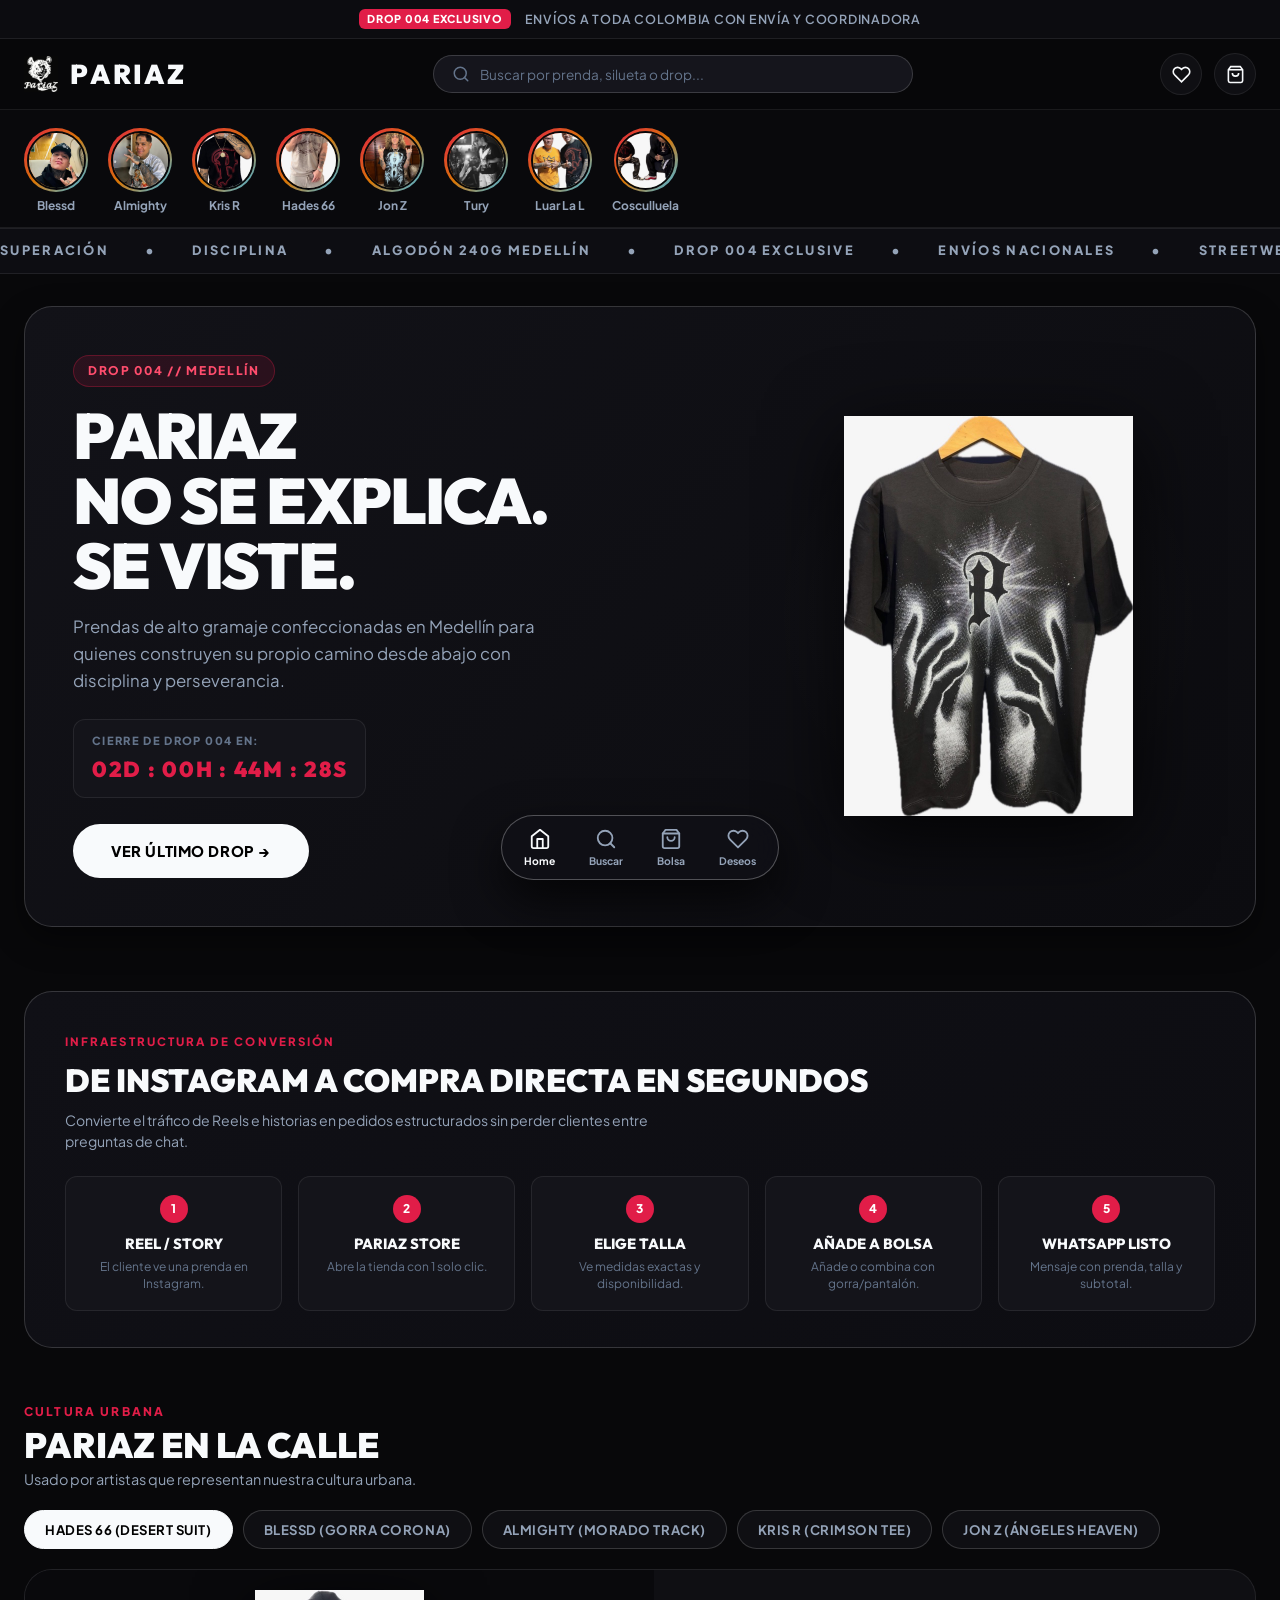
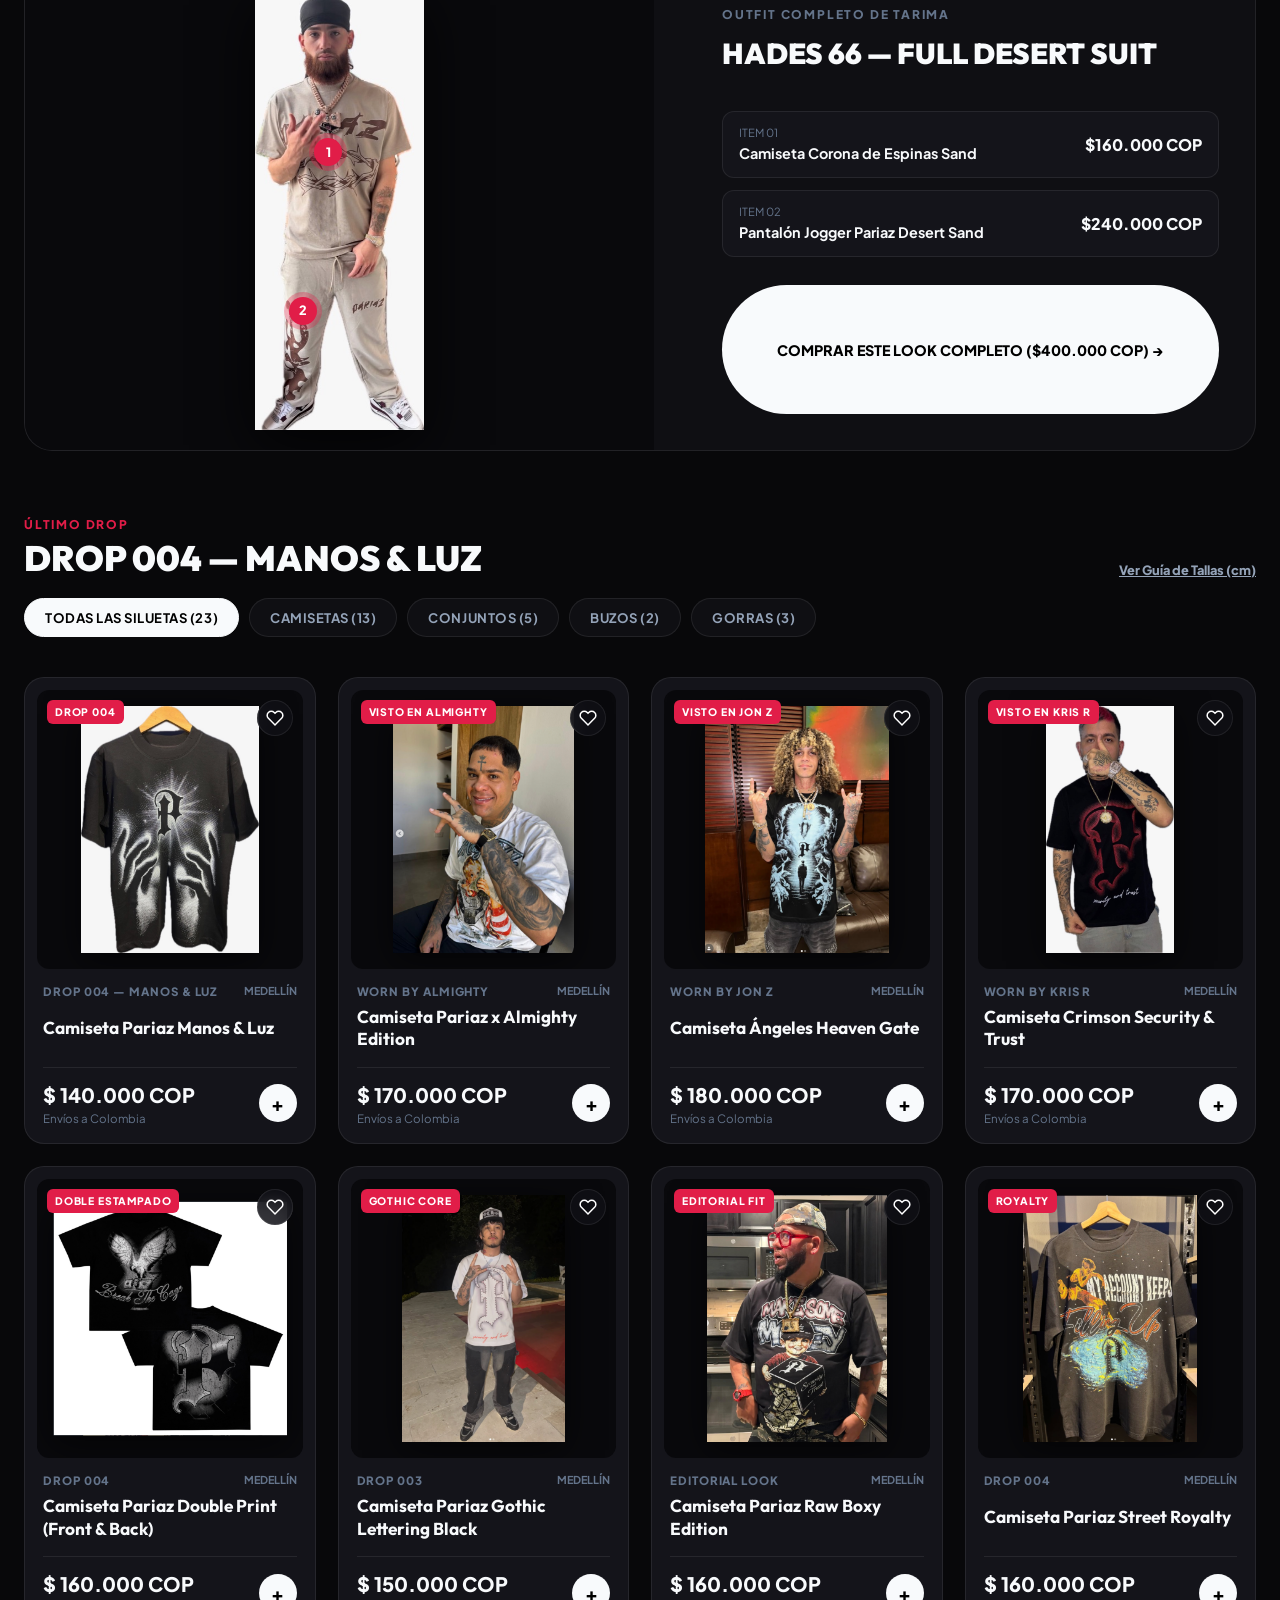
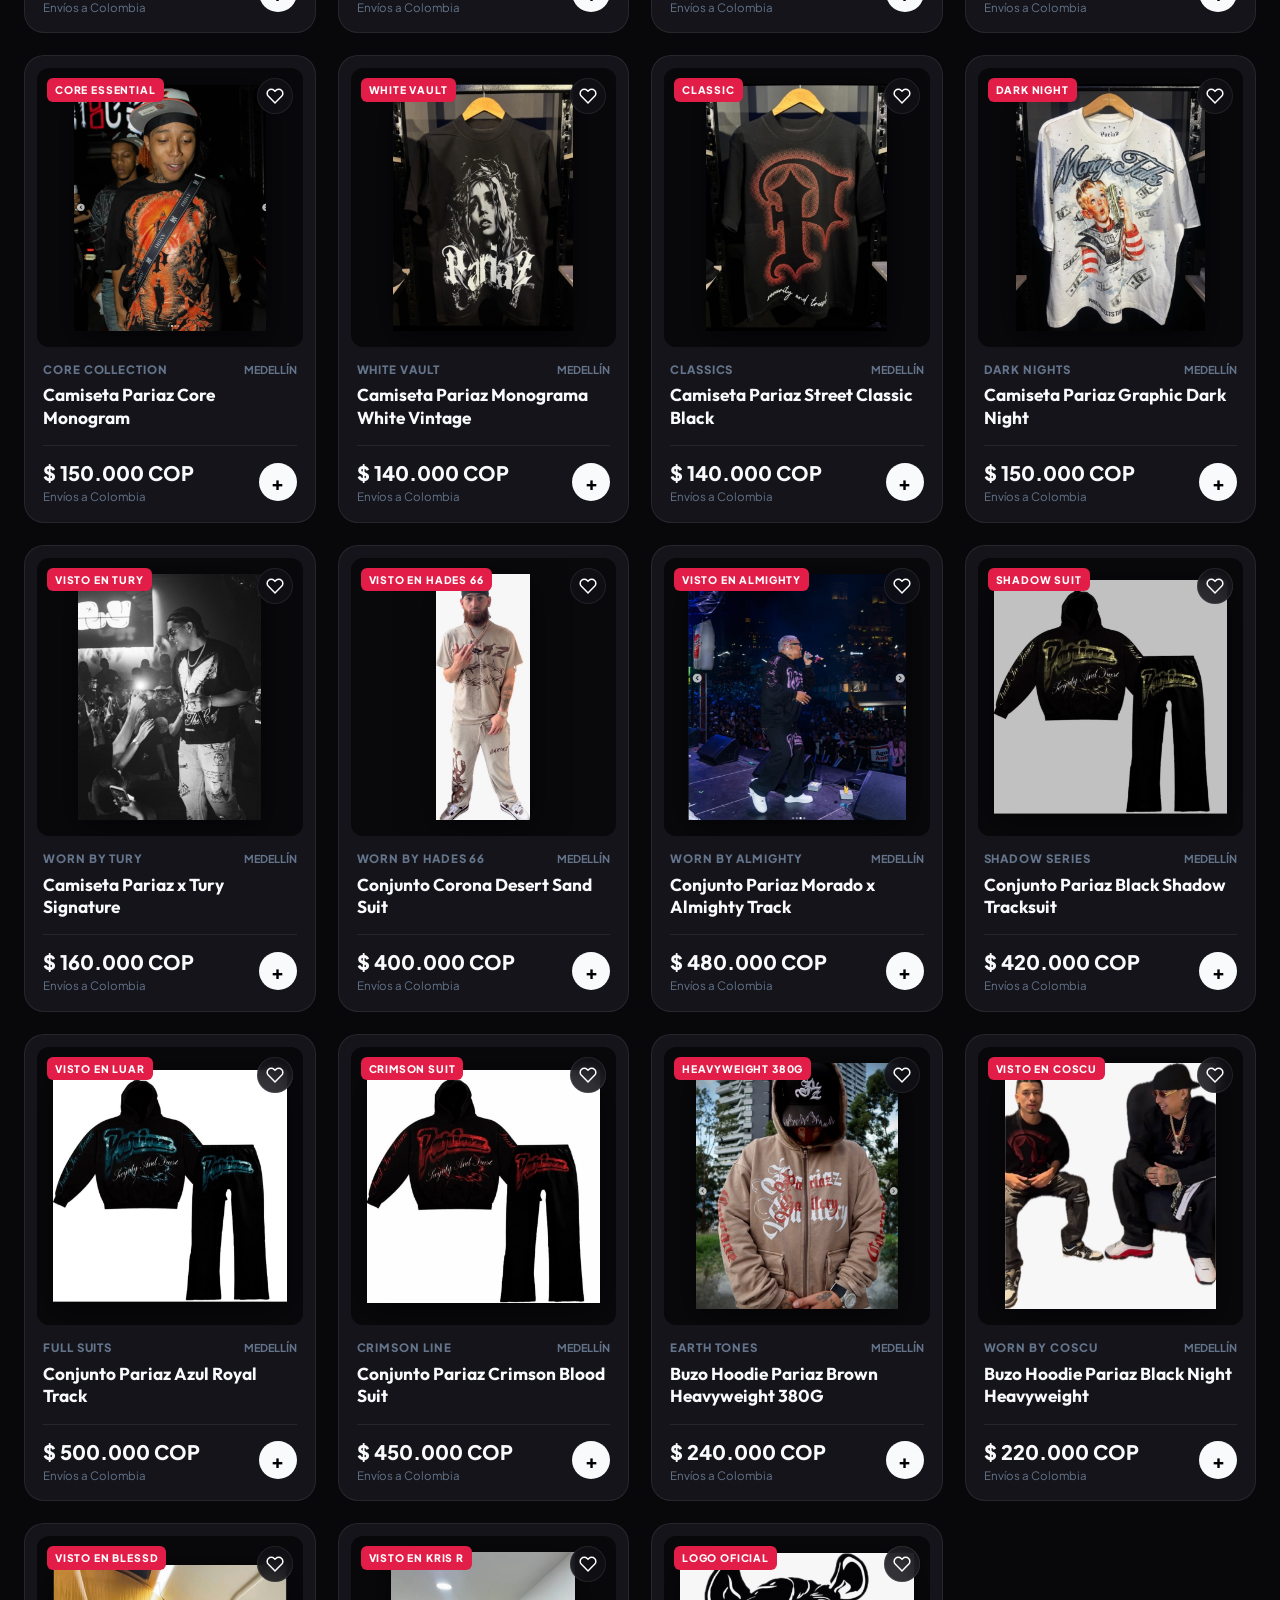
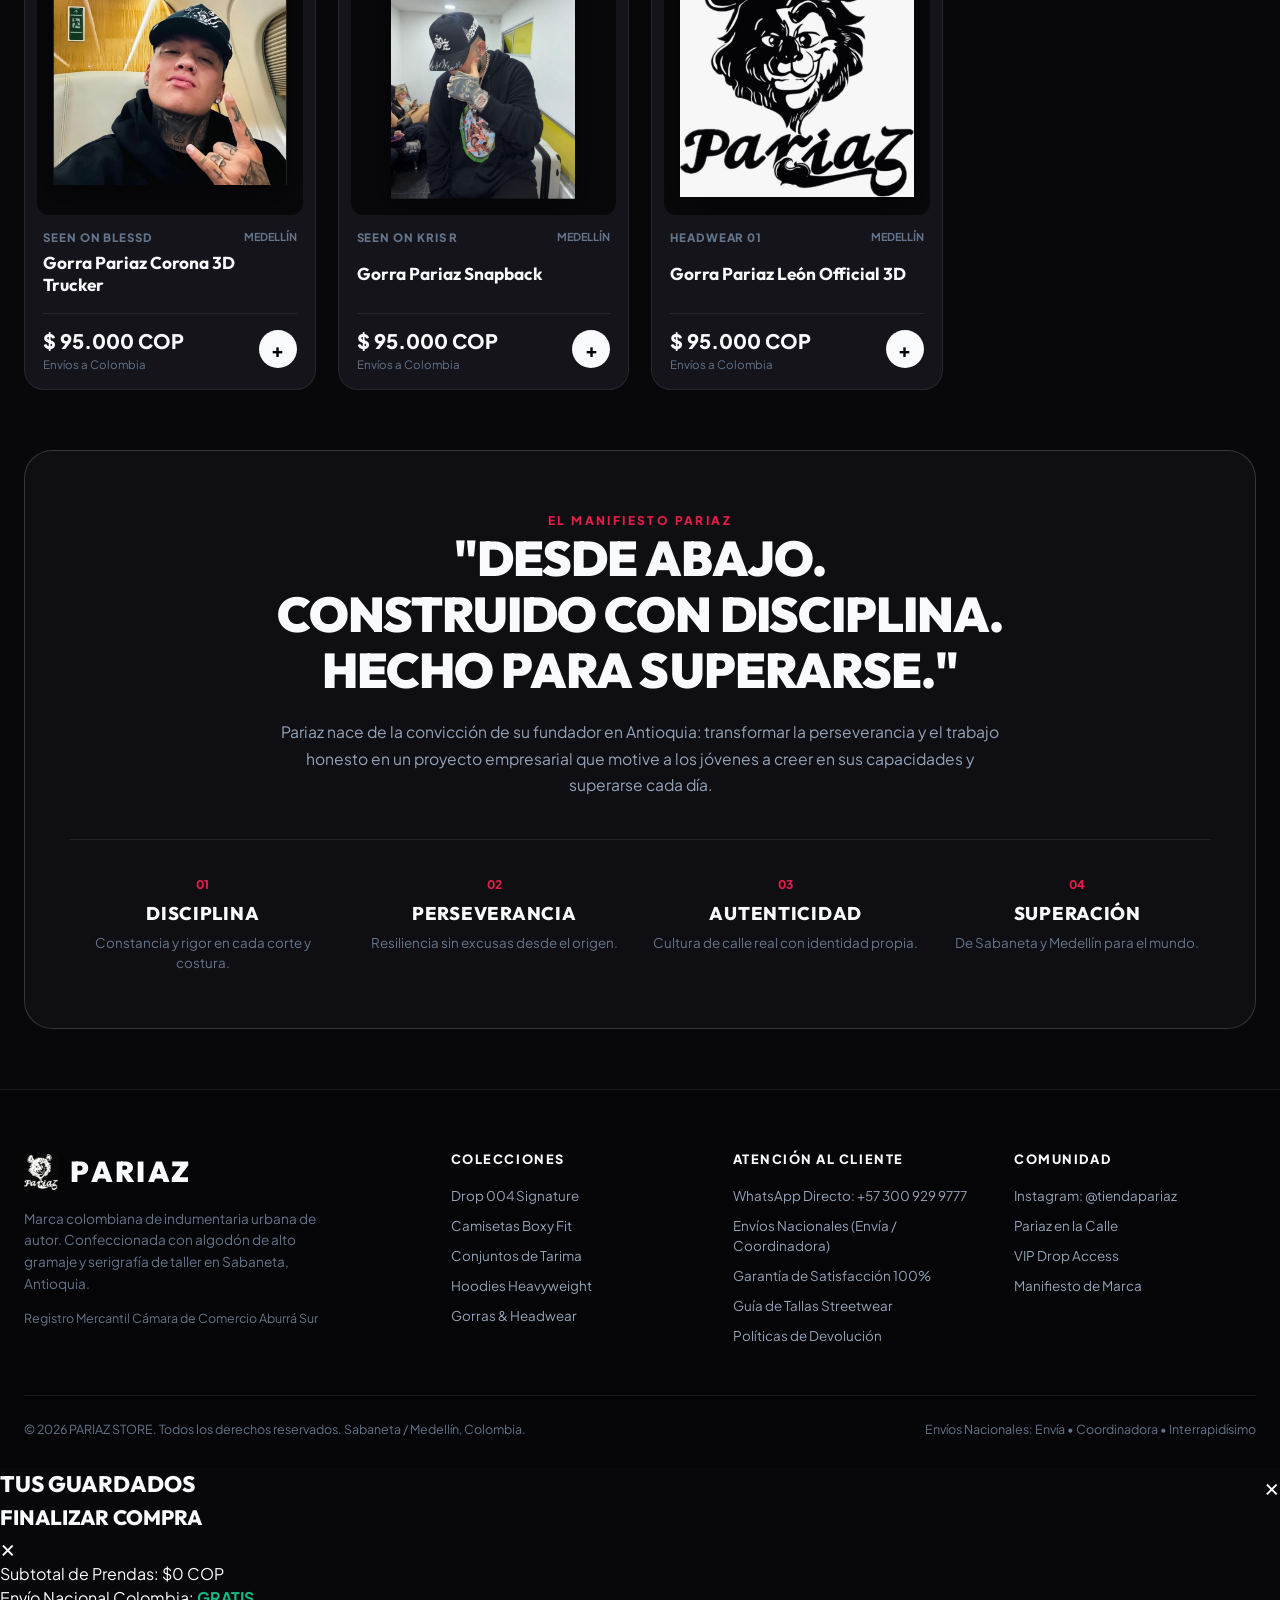
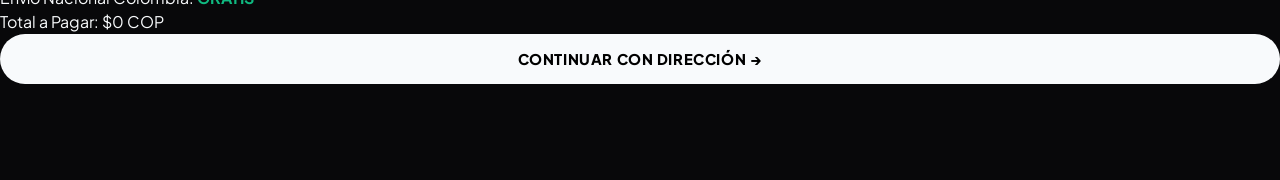
==== commit 1f8043b2: "Refactor: Transform demo into commercial sales pitch: remove fake metrics, enhance hero, add Instagr" ====
--- a/index.html
+++ b/index.html
@@ -20,8 +20,8 @@
        01. TOP ANNOUNCEMENT BAR & APP HEADER
        ========================================================================= -->
   <div class="top-notice-bar">
-    <span class="top-notice-badge">ENVÍOS NACIONALES</span>
-    <span>ENVÍO GRATUITO EN COLOMBIA POR COMPRAS SUPERIORES A $300.000 COP</span>
+    <span class="top-notice-badge">DROP 004 EXCLUSIVO</span>
+    <span>ENVÍOS A TODA COLOMBIA CON ENVÍA Y COORDINADORA</span>
   </div>
 
   <header class="app-top-header">
@@ -39,7 +39,7 @@
           <circle cx="11" cy="11" r="8"></circle>
           <line x1="21" y1="21" x2="16.65" y2="16.65"></line>
         </svg>
-        <input type="text" class="app-search-input" placeholder="Buscar camisetas, buzos, conjuntos, gorras...">
+        <input type="text" class="app-search-input" placeholder="Buscar por prenda, silueta o drop...">
       </form>
 
       <!-- Action Buttons -->
@@ -85,19 +85,21 @@
 
   <main>
     <!-- =======================================================================
-         04. HERO SPOTLIGHT BANNER & COUNTDOWN
+         04. HERO SECTION — PARIAZ NO SE EXPLICA. SE VISTE.
          ======================================================================= -->
     <section class="hero-app-section" id="hero">
       <div class="container">
         <div class="hero-app-banner">
           
           <div class="hero-app-text">
-            <div class="hero-pill-badge">DROP 004 // MEDELLIN EXCLUSIVE</div>
+            <div class="hero-pill-badge">DROP 004 // MEDELLÍN</div>
             <h1 class="hero-app-title">
-              MÁS QUE UNA MARCA.
+              PARIAZ<br>
+              NO SE EXPLICA.<br>
+              SE VISTE.
             </h1>
             <p class="hero-app-desc">
-              Una historia de disciplina, calle y superación personal. Confección de alto gramaje diseñada y producida en Medellín para quienes construyen su propio camino.
+              Prendas de alto gramaje confeccionadas en Medellín para quienes construyen su propio camino desde abajo con disciplina y perseverancia.
             </p>
 
             <!-- Temporizador de Escasez -->
@@ -108,7 +110,7 @@
 
             <div>
               <a href="#shop" class="hero-btn-pill-primary">
-                EXPLORAR COLECCIÓN &rarr;
+                VER ÚLTIMO DROP &rarr;
               </a>
             </div>
           </div>
@@ -122,54 +124,71 @@
     </section>
 
     <!-- =======================================================================
-         05. CATEGORY FILTER PILLS & LIVE SEARCH
+         05. SECCIÓN COMERCIAL: DE INSTAGRAM A VENTA DIRECTA
          ======================================================================= -->
-    <section class="container" id="shop">
-      
-      <div style="display: flex; justify-content: space-between; align-items: flex-end; margin-bottom: 20px; flex-wrap: wrap; gap: 12px;">
-        <div>
-          <span style="font-size: 0.75rem; font-weight: 800; letter-spacing: 0.15em; color: var(--accent-red); text-transform: uppercase;">
-            CATÁLOGO OFICIAL (23 PRENDAS)
-          </span>
-          <h2 style="font-family: var(--font-heading); font-size: 2.2rem; font-weight: 900; line-height: 1.1; margin-top: 4px;">
-            PRENDAS & SILUETAS
-          </h2>
-        </div>
-
-        <button class="trigger-size-guide" style="font-size: 0.8rem; font-weight: 800; color: var(--text-secondary); text-decoration: underline; cursor: pointer;">
-          Ver Guía de Tallas (cm)
-        </button>
-      </div>
-
-      <!-- Category Pills -->
-      <div class="category-pills-row" role="tablist">
-        <button class="filter-tab-pill active" data-category="all" role="tab">ALL DROPS (23)</button>
-        <button class="filter-tab-pill" data-category="camisetas" role="tab">CAMISETAS (13)</button>
-        <button class="filter-tab-pill" data-category="conjuntos" role="tab">CONJUNTOS (5)</button>
-        <button class="filter-tab-pill" data-category="buzos" role="tab">BUZOS (2)</button>
-        <button class="filter-tab-pill" data-category="gorras" role="tab">GORRAS (3)</button>
-      </div>
-
-      <!-- App Products Grid -->
-      <div class="app-products-grid" id="catalog-products-grid">
-        <!-- Renderizado por js/app.js -->
+    <section class="container" style="margin: 20px auto 50px;">
+      <div class="funnel-showcase-box">
+        <div style="display: flex; justify-content: space-between; align-items: flex-end; flex-wrap: wrap; gap: 14px;">
+          <div>
+            <span style="font-size: 0.72rem; font-weight: 800; letter-spacing: 0.18em; color: var(--accent-red); text-transform: uppercase;">
+              INFRAESTRUCTURA DE CONVERSIÓN
+            </span>
+            <h2 style="font-family: var(--font-heading); font-size: 2rem; font-weight: 900; margin: 4px 0 6px;">
+              DE INSTAGRAM A COMPRA DIRECTA EN SEGUNDOS
+            </h2>
+            <p style="color: var(--text-secondary); font-size: 0.88rem; max-width: 620px;">
+              Convierte el tráfico de Reels e historias en pedidos estructurados sin perder clientes entre preguntas de chat.
+            </p>
+          </div>
+        </div>
+
+        <div class="funnel-steps-grid">
+          <div class="funnel-step-card">
+            <span class="funnel-step-num">1</span>
+            <h4 class="funnel-step-title">REEL / STORY</h4>
+            <p class="funnel-step-desc">El cliente ve una prenda en Instagram.</p>
+          </div>
+          <div class="funnel-step-card">
+            <span class="funnel-step-num">2</span>
+            <h4 class="funnel-step-title">PARIAZ STORE</h4>
+            <p class="funnel-step-desc">Abre la tienda con 1 solo clic.</p>
+          </div>
+          <div class="funnel-step-card">
+            <span class="funnel-step-num">3</span>
+            <h4 class="funnel-step-title">ELIGE TALLA</h4>
+            <p class="funnel-step-desc">Ve medidas exactas y disponibilidad.</p>
+          </div>
+          <div class="funnel-step-card">
+            <span class="funnel-step-num">4</span>
+            <h4 class="funnel-step-title">AÑADE A BOLSA</h4>
+            <p class="funnel-step-desc">Añade o combina con gorra/pantalón.</p>
+          </div>
+          <div class="funnel-step-card">
+            <span class="funnel-step-num">5</span>
+            <h4 class="funnel-step-title">WHATSAPP LISTO</h4>
+            <p class="funnel-step-desc">Mensaje con prenda, talla y subtotal.</p>
+          </div>
+        </div>
       </div>
     </section>
 
     <!-- =======================================================================
-         06. SHOP THE LOOK (INTERACTIVE LOOKBOOK WITH REAL ARTISTS)
+         06. PARIAZ EN LA CALLE (USADO POR ARTISTAS URBANOS)
          ======================================================================= -->
-    <section class="container" id="shop-the-look" style="margin-top: 60px;">
+    <section class="container" id="shop-the-look" style="margin-top: 50px;">
       <div style="margin-bottom: 20px;">
         <span style="font-size: 0.75rem; font-weight: 800; letter-spacing: 0.18em; color: var(--accent-red); text-transform: uppercase;">
-          EXPERIENCIA LOOKBOOK
+          CULTURA URBANA
         </span>
         <h2 style="font-family: var(--font-heading); font-size: 2.2rem; font-weight: 900; line-height: 1.1; margin-top: 4px;">
-          SEEN ON ARTISTS // STAGE OUTFITS
+          PARIAZ EN LA CALLE
         </h2>
-      </div>
-
-      <!-- Conmutador de Looks con 5 Artistas -->
+        <p style="color: var(--text-secondary); font-size: 0.9rem; margin-top: 4px;">
+          Usado por artistas que representan nuestra cultura urbana.
+        </p>
+      </div>
+
+      <!-- Conmutador de Looks con 5 Artistas Reales -->
       <div class="shop-look-tabs-row">
         <button class="look-tab-btn active" data-look="hades">HADES 66 (DESERT SUIT)</button>
         <button class="look-tab-btn" data-look="blessd">BLESSD (GORRA CORONA)</button>
@@ -202,14 +221,49 @@
           </div>
 
           <button class="btn-add-to-bag-pill" id="btn-add-full-outfit" style="width: 100%;">
-            AGREGAR OUTFIT COMPLETO
+            COMPRAR ESTE LOOK COMPLETO &rarr;
           </button>
         </div>
       </div>
     </section>
 
     <!-- =======================================================================
-         07. STORYTELLING: FROM THE BOTTOM (SABANETA / MEDELLÍN)
+         07. ÚLTIMO DROP & CATÁLOGO POR SILUETAS
+         ======================================================================= -->
+    <section class="container" id="shop" style="margin-top: 60px;">
+      
+      <div style="display: flex; justify-content: space-between; align-items: flex-end; margin-bottom: 20px; flex-wrap: wrap; gap: 12px;">
+        <div>
+          <span style="font-size: 0.75rem; font-weight: 800; letter-spacing: 0.15em; color: var(--accent-red); text-transform: uppercase;">
+            ÚLTIMO DROP
+          </span>
+          <h2 style="font-family: var(--font-heading); font-size: 2.2rem; font-weight: 900; line-height: 1.1; margin-top: 4px;">
+            DROP 004 — MANOS & LUZ
+          </h2>
+        </div>
+
+        <button class="trigger-size-guide" style="font-size: 0.8rem; font-weight: 800; color: var(--text-secondary); text-decoration: underline; cursor: pointer;">
+          Ver Guía de Tallas (cm)
+        </button>
+      </div>
+
+      <!-- Category Pills -->
+      <div class="category-pills-row" role="tablist">
+        <button class="filter-tab-pill active" data-category="all" role="tab">TODAS LAS SILUETAS (23)</button>
+        <button class="filter-tab-pill" data-category="camisetas" role="tab">CAMISETAS (13)</button>
+        <button class="filter-tab-pill" data-category="conjuntos" role="tab">CONJUNTOS (5)</button>
+        <button class="filter-tab-pill" data-category="buzos" role="tab">BUZOS (2)</button>
+        <button class="filter-tab-pill" data-category="gorras" role="tab">GORRAS (3)</button>
+      </div>
+
+      <!-- App Products Grid -->
+      <div class="app-products-grid" id="catalog-products-grid">
+        <!-- Renderizado por js/app.js -->
+      </div>
+    </section>
+
+    <!-- =======================================================================
+         08. STORYTELLING: FROM THE BOTTOM (SABANETA / MEDELLÍN)
          ======================================================================= -->
     <section class="container" id="story" style="margin-top: 60px;">
       <div class="story-manifesto-box">
@@ -217,9 +271,9 @@
           EL MANIFIESTO PARIAZ
         </span>
         <h2 class="story-quote-main">
-          "FROM THE BOTTOM.<br>
-          BUILT WITH DISCIPLINE.<br>
-          MADE TO MOVE FORWARD."
+          "DESDE ABAJO.<br>
+          CONSTRUIDO CON DISCIPLINA.<br>
+          HECHO PARA SUPERARSE."
         </h2>
         <p style="color: var(--text-secondary); max-width: 720px; margin: 0 auto; line-height: 1.7; font-size: 0.98rem;">
           Pariaz nace de la convicción de su fundador en Antioquia: transformar la perseverancia y el trabajo honesto en un proyecto empresarial que motive a los jóvenes a creer en sus capacidades y superarse cada día.
@@ -253,7 +307,7 @@
   </main>
 
   <!-- =========================================================================
-       08. FULL LUXURY STREETWEAR FOOTER
+       09. FULL LUXURY STREETWEAR FOOTER
        ========================================================================= -->
   <footer class="app-site-footer">
     <div class="container">
@@ -301,8 +355,8 @@
         <div>
           <h4 class="footer-col-head">COMUNIDAD</h4>
           <ul class="footer-links-col">
-            <li><a href="https://instagram.com/tiendapariaz" target="_blank">Instagram: @tiendapariaz (47K)</a></li>
-            <li><a href="#shop-the-look">Seen On Urban Artists</a></li>
+            <li><a href="https://instagram.com/tiendapariaz" target="_blank">Instagram: @tiendapariaz</a></li>
+            <li><a href="#shop-the-look">Pariaz en la Calle</a></li>
             <li><a href="#hero">VIP Drop Access</a></li>
             <li><a href="#story">Manifiesto de Marca</a></li>
           </ul>
@@ -312,13 +366,13 @@
 
       <div class="footer-legal-bar">
         <span>&copy; 2026 PARIAZ STORE. Todos los derechos reservados. Sabaneta / Medellín, Colombia.</span>
-        <span>Pasarelas Seguras: Wompi &bull; Bold &bull; PSE &bull; Addi &bull; Bancolombia</span>
+        <span>Envíos Nacionales: Envía &bull; Coordinadora &bull; Interrapidísimo</span>
       </div>
     </div>
   </footer>
 
   <!-- =========================================================================
-       09. FLOATING IOS BOTTOM NAVIGATION BAR
+       10. FLOATING IOS BOTTOM NAVIGATION BAR
        ========================================================================= -->
   <nav class="floating-bottom-nav" aria-label="Navegación principal de la app">
     <button class="bnav-item active" id="bnav-home" aria-label="Inicio">
@@ -345,7 +399,7 @@
   </nav>
 
   <!-- =========================================================================
-       10. MODAL DETALLE DE PRODUCTO
+       11. MODAL DETALLE DE PRODUCTO (CON UPSELLING COMPLETA EL LOOK)
        ========================================================================= -->
   <div class="modal-backdrop-overlay" id="modal-backdrop-overlay"></div>
 
@@ -367,17 +421,10 @@
 
       <div class="modal-product-info-pane">
         <div>
-          <div class="modal-rating-review-row">
-            <span class="star-icon">★</span>
-            <span id="modal-rating-num">5.0</span>
-            <span class="reviews-count" id="modal-reviews-count">(1.4k reviews)</span>
-          </div>
-
           <h2 class="modal-product-name" id="modal-product-name">Nombre Producto</h2>
 
           <div class="modal-price-block">
             <span class="modal-price-val" id="modal-product-price">$140.000 COP</span>
-            <span class="modal-price-orig" id="modal-product-original-price">$180.000 COP</span>
           </div>
 
           <p class="modal-product-desc" id="modal-product-desc">
@@ -391,8 +438,8 @@
             <div class="size-pill-group" id="modal-size-selector"></div>
           </div>
 
+          <!-- Upselling: Completa el Look -->
           <div class="matching-items-section">
-            <span class="matching-items-title">COMBINACIÓN SUGERIDA:</span>
             <div class="matching-items-list" id="modal-matching-items-list"></div>
           </div>
         </div>
@@ -418,7 +465,7 @@
   </div>
 
   <!-- =========================================================================
-       11. MODAL GUÍA DE TALLAS
+       12. MODAL GUÍA DE TALLAS
        ========================================================================= -->
   <div class="size-guide-modal" id="size-guide-modal" role="dialog" aria-modal="true">
     <div class="modal-top-bar">
@@ -450,7 +497,7 @@
   </div>
 
   <!-- =========================================================================
-       12. STORY VIEWER MODAL
+       13. STORY VIEWER MODAL
        ========================================================================= -->
   <div class="story-viewer-modal" id="story-viewer-modal" role="dialog" aria-modal="true">
     <div class="story-top-progress">
@@ -475,12 +522,12 @@
     <div class="story-bottom-content">
       <h3 class="story-headline" id="story-headline">KRIS R EN VIVO CON PARIAZ</h3>
       <p class="story-subhead" id="story-subhead">Camiseta Crimson Security & Trust disponible en la tienda.</p>
-      <button class="story-product-btn" id="story-product-btn">VER PRENDA EN TIENDA</button>
+      <button class="story-product-btn" id="story-product-btn">COMPRAR ESTE LOOK &rarr;</button>
     </div>
   </div>
 
   <!-- =========================================================================
-       13. WISHLIST MODAL
+       14. WISHLIST MODAL
        ========================================================================= -->
   <div class="wishlist-modal" id="wishlist-modal" role="dialog" aria-modal="true">
     <div style="display: flex; justify-content: space-between; align-items: center;">
@@ -491,7 +538,7 @@
   </div>
 
   <!-- =========================================================================
-       14. MULTI-STEP CHECKOUT MODAL
+       15. MULTI-STEP CHECKOUT MODAL
        ========================================================================= -->
   <div class="checkout-flow-modal" id="checkout-flow-modal" role="dialog" aria-modal="true">
     <div class="checkout-stepper-header">
@@ -563,7 +610,7 @@
 
       <div style="display: flex; flex-direction: column; gap: 10px; margin-bottom: 20px;">
         <button class="btn-wa-inquiry-pill" id="btn-finish-whatsapp-pay" style="padding: 14px;">
-          <span>Finalizar por WhatsApp Directo</span>
+          <span>Confirmar y Pedir por WhatsApp</span>
         </button>
 
         <button class="hero-btn-pill-primary" id="btn-finish-online-pay" style="padding: 14px; justify-content: center; background: #fff; color: #000;">
@@ -576,13 +623,13 @@
   </div>
 
   <!-- =========================================================================
-       15. CART DRAWER (CON CUPÓN Y SUBTOTAL)
+       16. CART DRAWER (TU BOLSA DE COMPRAS)
        ========================================================================= -->
   <div class="cart-overlay" id="cart-overlay"></div>
   
   <aside class="cart-drawer" id="cart-drawer" aria-label="Bolsa de compras">
     <div class="cart-drawer-header">
-      <h3 style="font-family: var(--font-heading); font-size: 1.3rem; font-weight: 800;">MI BOLSA</h3>
+      <h3 style="font-family: var(--font-heading); font-size: 1.3rem; font-weight: 800;">TU BOLSA</h3>
       <button id="cart-close-btn" style="font-size: 1.6rem; line-height: 1;">&times;</button>
     </div>
 
@@ -600,12 +647,6 @@
       </div>
 
       <div class="cart-items-list" id="cart-items-list"></div>
-
-      <!-- Cupón de Descuento -->
-      <div class="cart-coupon-box">
-        <input type="text" id="cart-coupon-input" class="cart-coupon-input" placeholder="CUPÓN (EJ: PARIAZVIP)">
-        <button id="btn-apply-coupon" class="btn-apply-coupon">APLICAR</button>
-      </div>
     </div>
 
     <div class="cart-drawer-footer" id="cart-drawer-footer" style="display: none;">
@@ -615,11 +656,11 @@
       </div>
 
       <div style="display: flex; flex-direction: column; gap: 10px;">
-        <button class="btn-add-to-bag-pill trigger-checkout-modal" style="width: 100%; text-align: center;">
-          CHECKOUT SEGURO &rarr;
-        </button>
-        <button class="btn-wa-inquiry-pill" id="btn-checkout-whatsapp">
-          <span>PEDIR POR WHATSAPP</span>
+        <button class="btn-wa-inquiry-pill" id="btn-checkout-whatsapp" style="padding: 15px;">
+          <span>COMPRAR POR WHATSAPP &rarr;</span>
+        </button>
+        <button class="btn-add-to-bag-pill trigger-checkout-modal" style="width: 100%; text-align: center; background: transparent; border: 1px solid var(--border-medium); color: #fff;">
+          FINALIZAR CON DIRECCIÓN
         </button>
       </div>
     </div>
--- a/css/styles.css
+++ b/css/styles.css
@@ -1,6 +1,6 @@
 /* ==========================================================================
-   PARIAZ DIGITAL STORE — Design System (Clean Luxury Streetwear Edition)
-   Tipografía: Outfit + Plus Jakarta Sans | Cero Emojis | Alta Interactividad
+   PARIAZ DIGITAL STORE — Design System (Luxury Streetwear Commercial Edition)
+   Outfit + Plus Jakarta Sans | Cero Emojis | Cero Métricas Falsas | Alto Impacto
    ========================================================================== */
 
 @import url('https://fonts.googleapis.com/css2?family=Outfit:wght@400;500;600;700;800;900&family=Plus+Jakarta+Sans:wght@400;500;600;700;800&display=swap');
@@ -14,7 +14,7 @@
   --bg-card: #14141a;
   --bg-card-hover: #1b1b24;
   --bg-input: #15151c;
-  --bg-overlay: rgba(0, 0, 0, 0.9);
+  --bg-overlay: rgba(0, 0, 0, 0.92);
 
   --text-primary: #f8fafc;
   --text-secondary: #94a3b8;
@@ -232,7 +232,7 @@
 }
 
 /* --------------------------------------------------------------------------
-   03. TOP STORIES BAR (INSTAGRAM/TIKTOK VIBE)
+   03. TOP STORIES BAR (ARTIST STORIES REEL)
    -------------------------------------------------------------------------- */
 .stories-bar-section {
   padding: 14px 0 10px;
@@ -293,7 +293,7 @@
 }
 
 /* --------------------------------------------------------------------------
-   04. HERO APP BANNER & COUNTDOWN
+   04. HERO SECTION — PARIAZ NO SE EXPLICA. SE VISTE.
    -------------------------------------------------------------------------- */
 .hero-app-section {
   padding: 32px 0 44px;
@@ -303,9 +303,9 @@
   background: linear-gradient(135deg, #121218 0%, #0c0c10 100%);
   border: 1px solid var(--border-medium);
   border-radius: var(--radius-lg);
-  padding: 44px;
+  padding: 48px;
   display: grid;
-  grid-template-columns: 1.15fr 0.85fr;
+  grid-template-columns: 1.2fr 0.8fr;
   gap: 40px;
   align-items: center;
   position: relative;
@@ -322,7 +322,7 @@
   color: #ff4d6d;
   font-size: 0.75rem;
   font-weight: 800;
-  letter-spacing: 0.12em;
+  letter-spacing: 0.14em;
   text-transform: uppercase;
   padding: 6px 14px;
   border-radius: var(--radius-pill);
@@ -331,15 +331,16 @@
 
 .hero-app-title {
   font-family: var(--font-heading);
-  font-size: clamp(2.4rem, 4.8vw, 4rem);
+  font-size: clamp(2.6rem, 5vw, 4.4rem);
   font-weight: 900;
-  line-height: 1.05;
-  letter-spacing: -0.02em;
-  margin-bottom: 14px;
+  line-height: 1.02;
+  letter-spacing: -0.03em;
+  text-transform: uppercase;
+  margin-bottom: 16px;
 }
 
 .hero-app-desc {
-  font-size: 1rem;
+  font-size: 1.05rem;
   color: var(--text-secondary);
   max-width: 480px;
   line-height: 1.6;
@@ -354,20 +355,20 @@
   display: inline-flex;
   flex-direction: column;
   gap: 4px;
-  margin-bottom: 24px;
+  margin-bottom: 26px;
 }
 
 .hero-countdown-label {
   font-size: 0.7rem;
   font-weight: 800;
-  letter-spacing: 0.1em;
+  letter-spacing: 0.12em;
   color: var(--text-muted);
   text-transform: uppercase;
 }
 
 .hero-countdown-val {
   font-family: var(--font-heading);
-  font-size: 1.3rem;
+  font-size: 1.35rem;
   font-weight: 900;
   color: var(--accent-red);
   letter-spacing: 0.08em;
@@ -379,10 +380,10 @@
   gap: 10px;
   background-color: var(--text-primary);
   color: #000;
-  font-size: 0.9rem;
+  font-size: 0.92rem;
   font-weight: 800;
   letter-spacing: 0.04em;
-  padding: 16px 36px;
+  padding: 16px 38px;
   border-radius: var(--radius-pill);
   transition: transform var(--transition-fast), box-shadow var(--transition-fast);
 }
@@ -402,14 +403,71 @@
 }
 
 .hero-mockup-img {
-  max-height: 380px;
+  max-height: 400px;
   width: auto;
   object-fit: contain;
   filter: drop-shadow(0 20px 40px rgba(0, 0, 0, 0.8));
 }
 
 /* --------------------------------------------------------------------------
-   05. CULTURAL TICKER (INFINITE MARQUEE)
+   05. DE INSTAGRAM A COMPRA (FUNNEL SHOWCASE)
+   -------------------------------------------------------------------------- */
+.funnel-showcase-box {
+  background: linear-gradient(135deg, #101016 0%, #0d0d12 100%);
+  border: 1px solid var(--border-medium);
+  border-radius: var(--radius-lg);
+  padding: 36px 40px;
+}
+
+.funnel-steps-grid {
+  display: grid;
+  grid-template-columns: repeat(5, 1fr);
+  gap: 16px;
+  margin-top: 24px;
+}
+
+.funnel-step-card {
+  background-color: var(--bg-card);
+  border: 1px solid var(--border-subtle);
+  border-radius: var(--radius-sm);
+  padding: 18px 14px;
+  text-align: center;
+  position: relative;
+  display: flex;
+  flex-direction: column;
+  align-items: center;
+}
+
+.funnel-step-num {
+  width: 28px;
+  height: 28px;
+  border-radius: 50%;
+  background-color: var(--accent-red);
+  color: #fff;
+  font-size: 0.75rem;
+  font-weight: 900;
+  display: flex;
+  align-items: center;
+  justify-content: center;
+  margin-bottom: 10px;
+}
+
+.funnel-step-title {
+  font-family: var(--font-heading);
+  font-size: 0.92rem;
+  font-weight: 800;
+  color: var(--text-primary);
+  margin-bottom: 4px;
+}
+
+.funnel-step-desc {
+  font-size: 0.75rem;
+  color: var(--text-muted);
+  line-height: 1.35;
+}
+
+/* --------------------------------------------------------------------------
+   06. CULTURAL TICKER
    -------------------------------------------------------------------------- */
 .marquee-ticker-wrap {
   background-color: #0d0d12;
@@ -438,7 +496,7 @@
 }
 
 /* --------------------------------------------------------------------------
-   06. CATEGORY FILTER PILLS
+   07. CATEGORY FILTER PILLS
    -------------------------------------------------------------------------- */
 .category-pills-row {
   display: flex;
@@ -481,7 +539,7 @@
 }
 
 /* --------------------------------------------------------------------------
-   07. PRODUCT CARDS
+   08. PRODUCT CARDS (CERO REVIEWS FALSOS)
    -------------------------------------------------------------------------- */
 .app-products-grid {
   display: grid;
@@ -583,29 +641,9 @@
 
 .app-card-collection {
   font-size: 0.72rem;
-  font-weight: 700;
+  font-weight: 800;
   letter-spacing: 0.08em;
   text-transform: uppercase;
-  color: var(--text-muted);
-}
-
-.app-card-rating {
-  display: flex;
-  align-items: center;
-  gap: 3px;
-  font-size: 0.75rem;
-  font-weight: 700;
-}
-
-.star-icon {
-  color: var(--accent-gold);
-}
-
-.rating-num {
-  color: var(--text-primary);
-}
-
-.reviews-count {
   color: var(--text-muted);
 }
 
@@ -633,20 +671,13 @@
 
 .app-card-pricing {
   display: flex;
-  align-items: baseline;
-  gap: 8px;
+  flex-direction: column;
 }
 
 .product-price-current {
-  font-size: 1.2rem;
+  font-size: 1.25rem;
   font-weight: 800;
   color: var(--text-primary);
-}
-
-.product-price-original {
-  font-size: 0.85rem;
-  color: var(--text-muted);
-  text-decoration: line-through;
 }
 
 .app-card-quick-add-btn {
@@ -668,7 +699,7 @@
 }
 
 /* --------------------------------------------------------------------------
-   08. SHOP THE LOOK
+   09. PARIAZ EN LA CALLE (SEEN ON ARTISTS)
    -------------------------------------------------------------------------- */
 .shop-look-tabs-row {
   display: flex;
@@ -820,7 +851,7 @@
 }
 
 /* --------------------------------------------------------------------------
-   09. BRAND MANIFESTO
+   10. STORY MANIFESTO
    -------------------------------------------------------------------------- */
 .story-manifesto-box {
   background-color: var(--bg-surface);
@@ -881,7 +912,7 @@
 }
 
 /* --------------------------------------------------------------------------
-   10. PRODUCT DETAIL MODAL & GUÍA DE TALLAS
+   11. PRODUCT DETAIL MODAL & GUÍA DE TALLAS
    -------------------------------------------------------------------------- */
 .modal-backdrop-overlay {
   position: fixed;
@@ -971,15 +1002,6 @@
   justify-content: space-between;
 }
 
-.modal-rating-review-row {
-  display: flex;
-  align-items: center;
-  gap: 8px;
-  font-size: 0.85rem;
-  font-weight: 700;
-  margin-bottom: 8px;
-}
-
 .modal-product-name {
   font-family: var(--font-heading);
   font-size: 1.65rem;
@@ -996,15 +1018,9 @@
 }
 
 .modal-price-val {
-  font-size: 1.5rem;
+  font-size: 1.6rem;
   font-weight: 800;
   color: var(--text-primary);
-}
-
-.modal-price-orig {
-  font-size: 1rem;
-  color: var(--text-muted);
-  text-decoration: line-through;
 }
 
 .modal-product-desc {
@@ -1037,74 +1053,6 @@
   border-color: var(--text-primary);
 }
 
-.matching-items-section {
-  margin: 18px 0 20px;
-  border-top: 1px solid var(--border-subtle);
-  padding-top: 14px;
-}
-
-.matching-items-title {
-  font-size: 0.72rem;
-  font-weight: 800;
-  letter-spacing: 0.1em;
-  text-transform: uppercase;
-  color: var(--text-muted);
-  margin-bottom: 10px;
-}
-
-.matching-items-list {
-  display: grid;
-  grid-template-columns: repeat(auto-fit, minmax(170px, 1fr));
-  gap: 10px;
-}
-
-.matching-item-card {
-  background-color: var(--bg-card);
-  border: 1px solid var(--border-subtle);
-  border-radius: var(--radius-sm);
-  padding: 8px 12px;
-  display: flex;
-  align-items: center;
-  gap: 10px;
-}
-
-.matching-item-thumb {
-  width: 40px;
-  height: 40px;
-  object-fit: contain;
-  background-color: #09090c;
-  border-radius: var(--radius-xs);
-}
-
-.matching-item-info {
-  flex-grow: 1;
-}
-
-.matching-item-name {
-  font-size: 0.72rem;
-  font-weight: 700;
-  display: block;
-}
-
-.matching-item-price {
-  font-size: 0.7rem;
-  color: var(--text-secondary);
-}
-
-.btn-add-matching-item {
-  font-size: 0.7rem;
-  font-weight: 800;
-  background-color: var(--bg-surface);
-  border: 1px solid var(--border-medium);
-  padding: 4px 8px;
-  border-radius: var(--radius-pill);
-}
-
-.btn-add-matching-item:hover {
-  background-color: var(--text-primary);
-  color: #000;
-}
-
 .modal-bottom-actions {
   display: flex;
   flex-direction: column;
@@ -1187,7 +1135,7 @@
 }
 
 /* --------------------------------------------------------------------------
-   11. STORY VIEWER MODAL
+   12. STORY VIEWER MODAL
    -------------------------------------------------------------------------- */
 .story-viewer-modal {
   position: fixed;
@@ -1319,97 +1267,7 @@
 }
 
 /* --------------------------------------------------------------------------
-   12. CHECKOUT MODAL & WISHLIST MODAL
-   -------------------------------------------------------------------------- */
-.checkout-flow-modal, .wishlist-modal {
-  position: fixed;
-  top: 50%;
-  left: 50%;
-  transform: translate(-50%, -46%) scale(0.96);
-  width: 92%;
-  max-width: 540px;
-  max-height: 88vh;
-  background-color: #101015;
-  border: 1px solid var(--border-medium);
-  border-radius: var(--radius-lg);
-  z-index: 2001;
-  overflow-y: auto;
-  opacity: 0;
-  visibility: hidden;
-  transition: all var(--transition-smooth);
-  padding: 30px;
-}
-
-.checkout-flow-modal.is-open, .wishlist-modal.is-open {
-  transform: translate(-50%, -50%) scale(1);
-  opacity: 1;
-  visibility: visible;
-}
-
-.checkout-stepper-header {
-  display: flex;
-  justify-content: space-between;
-  align-items: center;
-  margin-bottom: 20px;
-  border-bottom: 1px solid var(--border-subtle);
-  padding-bottom: 14px;
-}
-
-.checkout-form-group {
-  margin-bottom: 14px;
-}
-
-.checkout-form-label {
-  display: block;
-  font-size: 0.72rem;
-  font-weight: 700;
-  letter-spacing: 0.08em;
-  text-transform: uppercase;
-  color: var(--text-muted);
-  margin-bottom: 6px;
-}
-
-.checkout-form-input {
-  width: 100%;
-  background-color: var(--bg-card);
-  border: 1px solid var(--border-medium);
-  padding: 12px 16px;
-  font-size: 0.88rem;
-  border-radius: var(--radius-sm);
-}
-
-.checkout-summary-box {
-  background-color: var(--bg-card);
-  border: 1px solid var(--border-subtle);
-  border-radius: var(--radius-sm);
-  padding: 16px;
-  margin-bottom: 20px;
-}
-
-.checkout-summary-row {
-  display: flex;
-  justify-content: space-between;
-  font-size: 0.85rem;
-  margin-bottom: 6px;
-  color: var(--text-secondary);
-}
-
-.checkout-summary-row.total-row {
-  border-top: 1px solid var(--border-subtle);
-  padding-top: 10px;
-  margin-top: 10px;
-  font-size: 1.15rem;
-  font-weight: 800;
-  color: var(--text-primary);
-}
-
-.checkout-actions-row {
-  display: flex;
-  gap: 10px;
-}
-
-/* --------------------------------------------------------------------------
-   13. CART DRAWER
+   13. CART DRAWER (TU BOLSA)
    -------------------------------------------------------------------------- */
 .cart-overlay {
   position: fixed;
@@ -1578,31 +1436,6 @@
   font-size: 0.88rem;
 }
 
-.cart-coupon-box {
-  display: flex;
-  gap: 8px;
-  margin: 14px 0;
-}
-
-.cart-coupon-input {
-  flex-grow: 1;
-  background-color: var(--bg-card);
-  border: 1px solid var(--border-medium);
-  padding: 8px 12px;
-  border-radius: var(--radius-sm);
-  font-size: 0.8rem;
-  text-transform: uppercase;
-}
-
-.btn-apply-coupon {
-  background-color: var(--bg-surface);
-  border: 1px solid var(--border-strong);
-  padding: 8px 14px;
-  border-radius: var(--radius-sm);
-  font-size: 0.75rem;
-  font-weight: 800;
-}
-
 .cart-drawer-footer {
   padding: 20px;
   border-top: 1px solid var(--border-subtle);
@@ -1622,7 +1455,7 @@
 }
 
 /* --------------------------------------------------------------------------
-   14. FOOTER
+   14. FOOTER & FLOATING NAV
    -------------------------------------------------------------------------- */
 .app-site-footer {
   background-color: #050507;
@@ -1692,9 +1525,6 @@
   gap: 12px;
 }
 
-/* --------------------------------------------------------------------------
-   15. FLOATING IOS BOTTOM NAVIGATION BAR
-   -------------------------------------------------------------------------- */
 .floating-bottom-nav {
   position: fixed;
   bottom: 20px;
@@ -1733,7 +1563,6 @@
   height: 22px;
 }
 
-/* Toast */
 .pariaz-toast {
   position: fixed;
   top: 20px;
@@ -1758,7 +1587,7 @@
 }
 
 /* --------------------------------------------------------------------------
-   16. RESPONSIVE
+   15. RESPONSIVE
    -------------------------------------------------------------------------- */
 @media (max-width: 992px) {
   .hero-app-banner {
@@ -1768,6 +1597,9 @@
   }
   .hero-mockup-frame {
     margin: 0 auto;
+  }
+  .funnel-steps-grid {
+    grid-template-columns: repeat(2, 1fr);
   }
   .shop-look-container {
     grid-template-columns: 1fr;
@@ -1791,6 +1623,9 @@
   .app-search-form {
     display: none;
   }
+  .funnel-steps-grid {
+    grid-template-columns: 1fr;
+  }
   .story-pillars-grid {
     grid-template-columns: 1fr;
   }
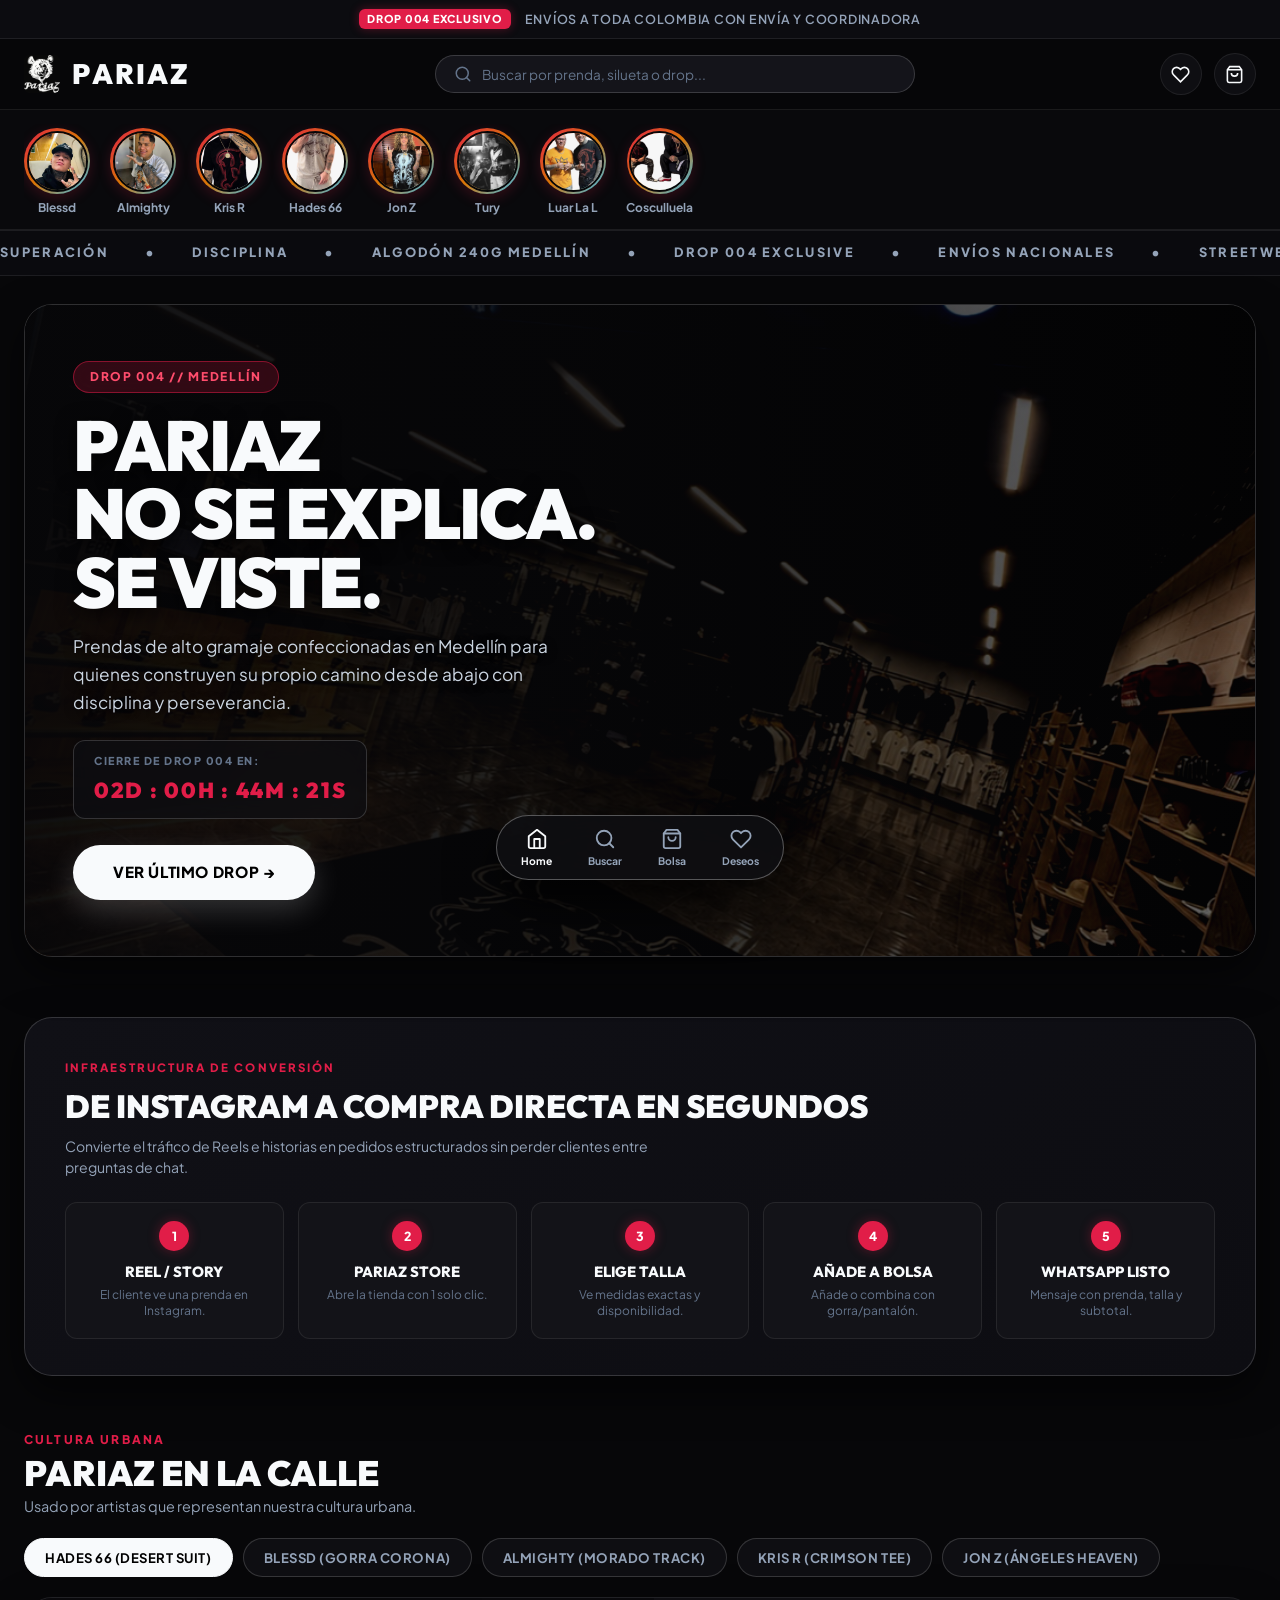
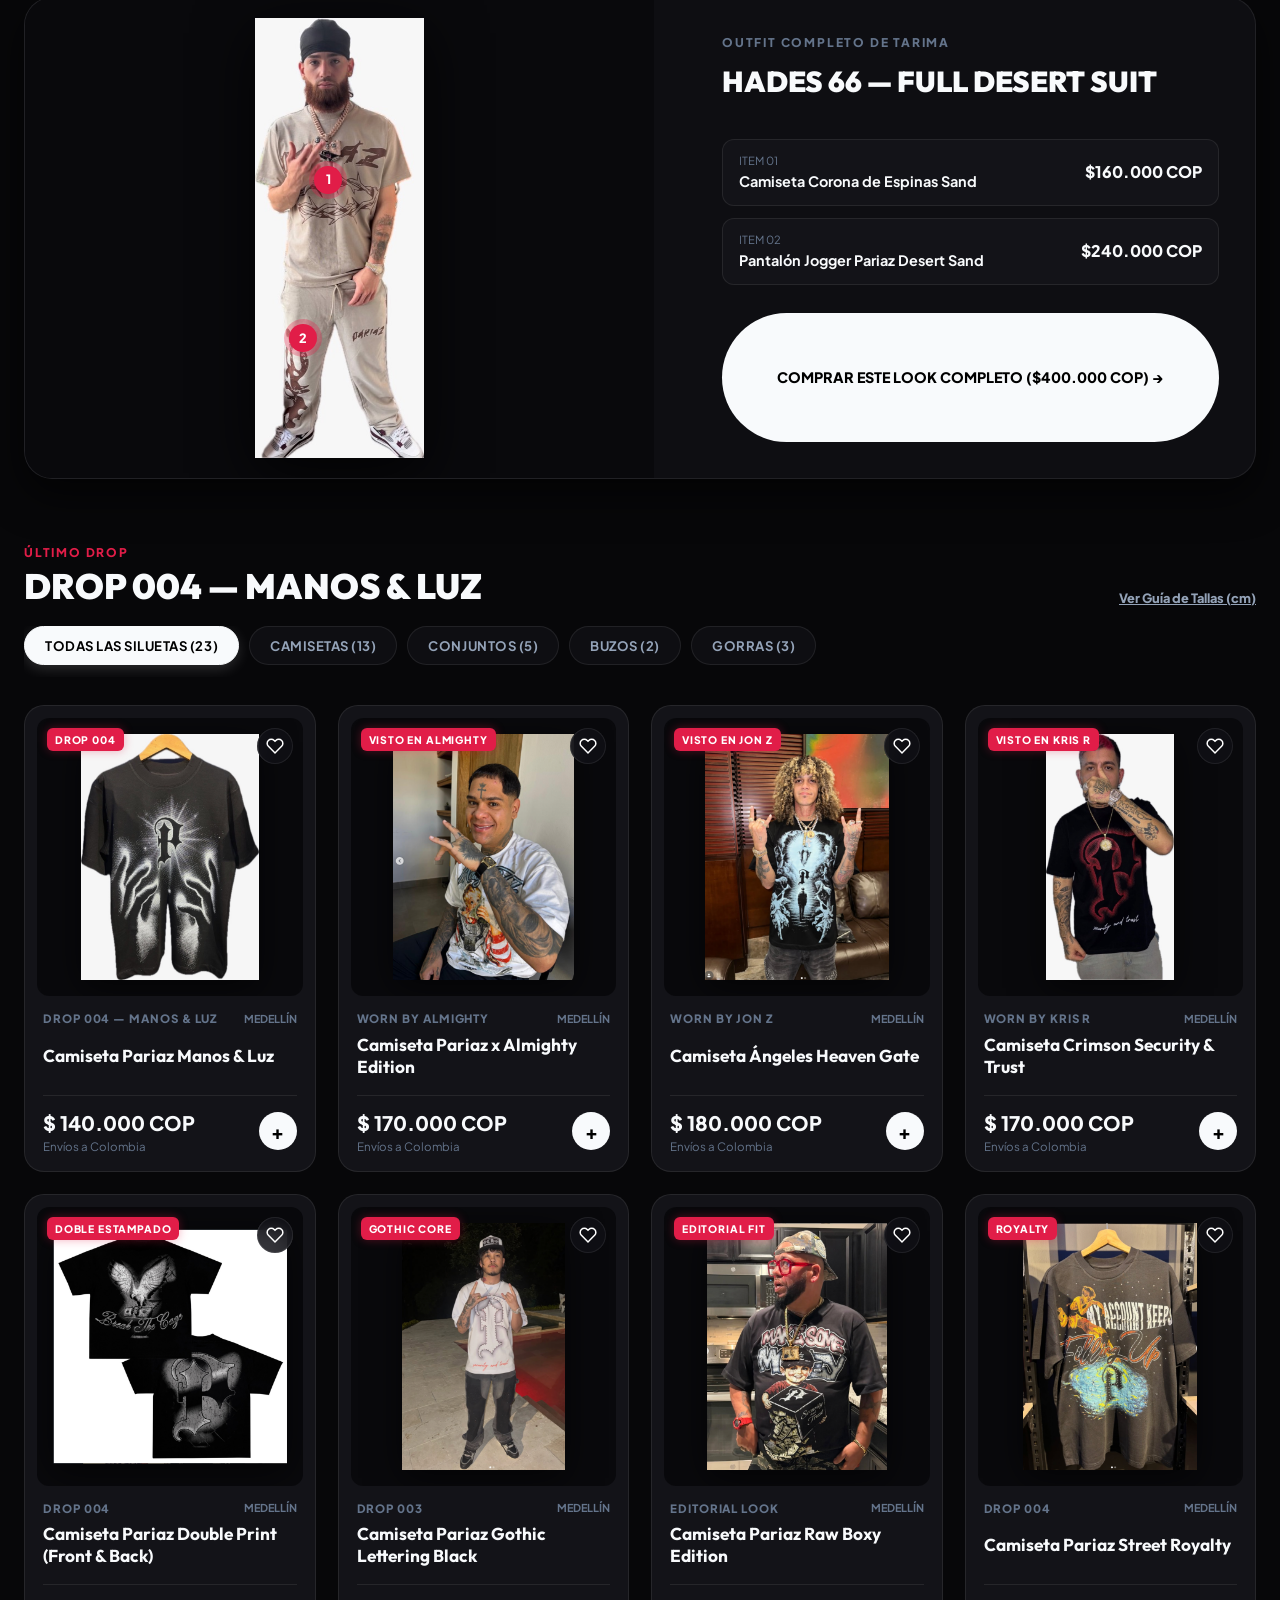
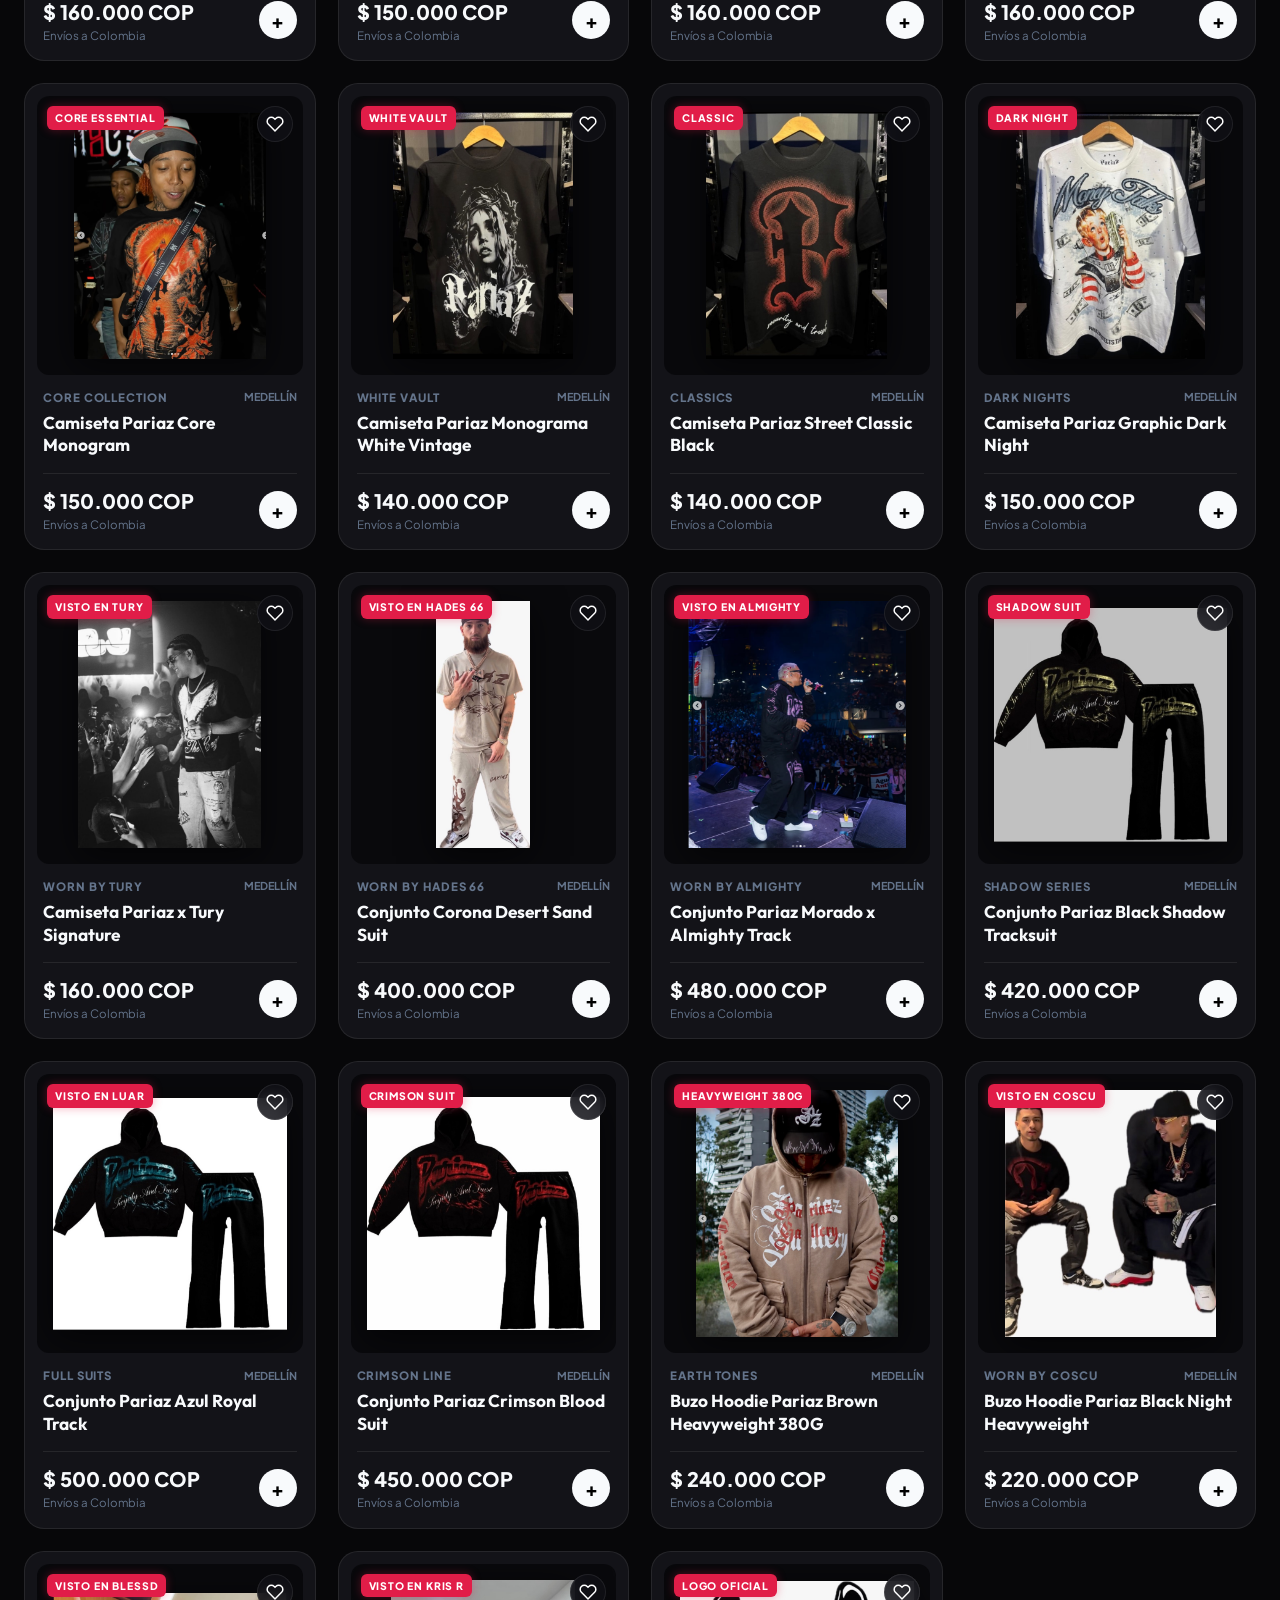
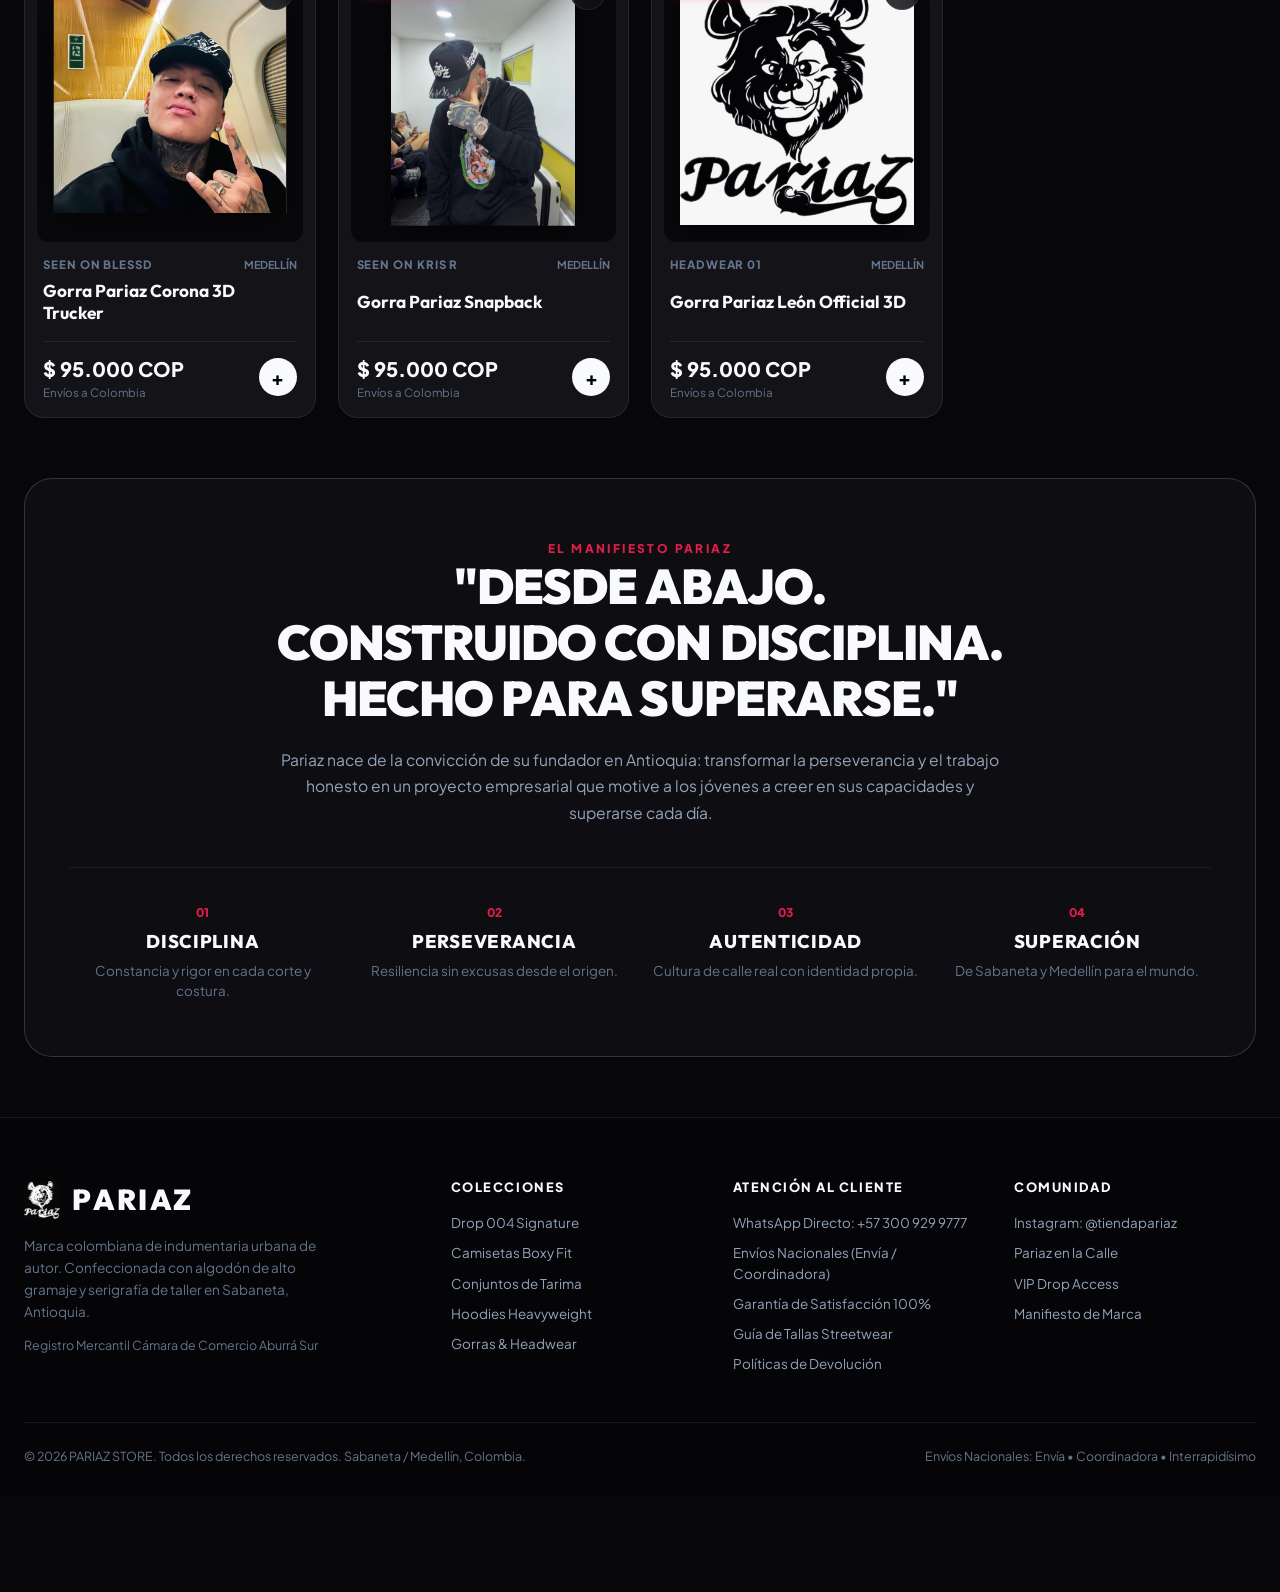
==== commit c813f99f: "Fix: Fix modal display overlap bug, optimize and integrate tienda.png in Hero stage with atmospheric" ====
--- a/index.html
+++ b/index.html
@@ -5,6 +5,10 @@
   <meta name="viewport" content="width=device-width, initial-scale=1.0, maximum-scale=1.0, user-scalable=no">
   <title>PARIAZ — Luxury Streetwear Experience</title>
   <meta name="description" content="Pariaz Digital Store. Ropa urbana de alto gramaje confeccionada en Medellín, Colombia.">
+  
+  <!-- Favicon Oficial -->
+  <link rel="icon" type="image/jpeg" href="assets/brand/logo.jpeg">
+  <link rel="apple-touch-icon" href="assets/brand/logo.jpeg">
   
   <!-- Google Fonts Preconnect -->
   <link rel="preconnect" href="https://fonts.googleapis.com">
@@ -85,13 +89,15 @@
 
   <main>
     <!-- =======================================================================
-         04. HERO SECTION — PARIAZ NO SE EXPLICA. SE VISTE.
+         04. HERO SECTION — PARIAZ NO SE EXPLICA. SE VISTE. (CON TIENDA REAL)
          ======================================================================= -->
     <section class="hero-app-section" id="hero">
       <div class="container">
-        <div class="hero-app-banner">
+        <div class="hero-store-stage">
+          <img src="assets/brand/tienda.jpg" alt="Tienda Física Pariaz Medellín" class="hero-store-bg">
+          <div class="hero-store-gradient-overlay"></div>
           
-          <div class="hero-app-text">
+          <div class="hero-store-content">
             <div class="hero-pill-badge">DROP 004 // MEDELLÍN</div>
             <h1 class="hero-app-title">
               PARIAZ<br>
@@ -114,11 +120,6 @@
               </a>
             </div>
           </div>
-
-          <div class="hero-mockup-frame">
-            <img src="assets/products/camisa.jpeg" alt="Camiseta Manos y Luz Pariaz" class="hero-mockup-img">
-          </div>
-
         </div>
       </div>
     </section>
@@ -530,7 +531,7 @@
        14. WISHLIST MODAL
        ========================================================================= -->
   <div class="wishlist-modal" id="wishlist-modal" role="dialog" aria-modal="true">
-    <div style="display: flex; justify-content: space-between; align-items: center;">
+    <div style="display: flex; justify-content: space-between; align-items: center; margin-bottom: 16px;">
       <h3 style="font-family: var(--font-heading); font-size: 1.4rem; font-weight: 800;">TUS GUARDADOS</h3>
       <button id="wishlist-close-btn" style="font-size: 1.6rem; line-height: 1;">&times;</button>
     </div>
--- a/css/styles.css
+++ b/css/styles.css
@@ -9,12 +9,12 @@
    01. DESIGN TOKENS & RESET
    -------------------------------------------------------------------------- */
 :root {
-  --bg-app: #08080a;
-  --bg-surface: #0f0f13;
-  --bg-card: #14141a;
-  --bg-card-hover: #1b1b24;
-  --bg-input: #15151c;
-  --bg-overlay: rgba(0, 0, 0, 0.92);
+  --bg-app: #070709;
+  --bg-surface: #0e0e12;
+  --bg-card: #131318;
+  --bg-card-hover: #1a1a22;
+  --bg-input: #14141a;
+  --bg-overlay: rgba(0, 0, 0, 0.94);
 
   --text-primary: #f8fafc;
   --text-secondary: #94a3b8;
@@ -22,9 +22,10 @@
   
   --border-subtle: rgba(255, 255, 255, 0.08);
   --border-medium: rgba(255, 255, 255, 0.16);
-  --border-strong: rgba(255, 255, 255, 0.28);
+  --border-strong: rgba(255, 255, 255, 0.3);
 
   --accent-red: #e11d48;
+  --accent-red-glow: rgba(225, 29, 72, 0.35);
   --accent-gold: #f59e0b;
   --accent-blue: #38bdf8;
   --accent-whatsapp: #25d366;
@@ -39,8 +40,9 @@
   --radius-lg: 28px;
   --radius-pill: 100px;
 
-  --shadow-card: 0 12px 32px rgba(0, 0, 0, 0.45);
-  --shadow-floating: 0 20px 48px rgba(0, 0, 0, 0.7);
+  --shadow-card: 0 16px 40px rgba(0, 0, 0, 0.6);
+  --shadow-floating: 0 24px 50px rgba(0, 0, 0, 0.8);
+  --shadow-glow: 0 0 25px rgba(225, 29, 72, 0.3);
 
   --transition-fast: 0.2s cubic-bezier(0.16, 1, 0.3, 1);
   --transition-smooth: 0.35s cubic-bezier(0.16, 1, 0.3, 1);
@@ -123,15 +125,16 @@
   font-weight: 800;
   padding: 2px 8px;
   border-radius: var(--radius-xs);
+  box-shadow: 0 0 10px var(--accent-red-glow);
 }
 
 .app-top-header {
   position: sticky;
   top: 0;
   z-index: 100;
-  background-color: rgba(8, 8, 10, 0.94);
-  backdrop-filter: blur(16px);
-  -webkit-backdrop-filter: blur(16px);
+  background-color: rgba(7, 7, 9, 0.95);
+  backdrop-filter: blur(20px);
+  -webkit-backdrop-filter: blur(20px);
   border-bottom: 1px solid var(--border-subtle);
   padding: 14px 0;
 }
@@ -147,17 +150,23 @@
   display: flex;
   align-items: center;
   gap: 12px;
+  transition: transform var(--transition-fast);
+}
+
+.app-logo-box:hover {
+  transform: scale(1.03);
 }
 
 .app-logo-img {
-  height: 36px;
+  height: 38px;
   width: auto;
+  border-radius: 6px;
   filter: invert(1);
 }
 
 .app-logo-title {
   font-family: var(--font-heading);
-  font-size: 1.7rem;
+  font-size: 1.75rem;
   font-weight: 900;
   letter-spacing: 0.08em;
   line-height: 1;
@@ -212,6 +221,7 @@
 .app-icon-circle-btn:hover {
   border-color: var(--border-strong);
   background-color: var(--bg-card);
+  transform: scale(1.06);
 }
 
 .cart-count-badge, .wishlist-count-badge {
@@ -229,6 +239,13 @@
   align-items: center;
   justify-content: center;
   padding: 0 2px;
+  animation: badgePop 0.3s cubic-bezier(0.16, 1, 0.3, 1);
+}
+
+@keyframes badgePop {
+  0% { transform: scale(0); }
+  80% { transform: scale(1.2); }
+  100% { transform: scale(1); }
 }
 
 /* --------------------------------------------------------------------------
@@ -264,18 +281,19 @@
 }
 
 .story-avatar-pill:hover {
-  transform: translateY(-2px);
+  transform: translateY(-3px) scale(1.05);
 }
 
 .story-avatar-ring {
-  width: 64px;
-  height: 64px;
+  width: 66px;
+  height: 66px;
   border-radius: 50%;
   padding: 2.5px;
   background: linear-gradient(135deg, #e11d48, #d97706, #38bdf8);
   display: flex;
   align-items: center;
   justify-content: center;
+  box-shadow: 0 4px 14px rgba(225, 29, 72, 0.2);
 }
 
 .story-avatar-img {
@@ -293,65 +311,107 @@
 }
 
 /* --------------------------------------------------------------------------
-   04. HERO SECTION — PARIAZ NO SE EXPLICA. SE VISTE.
+   04. HERO SECTION — ATMOSPHERIC STORE BANNER + PUNCHY TYPOGRAPHY
    -------------------------------------------------------------------------- */
 .hero-app-section {
-  padding: 32px 0 44px;
-}
-
-.hero-app-banner {
-  background: linear-gradient(135deg, #121218 0%, #0c0c10 100%);
+  padding: 28px 0 40px;
+}
+
+.hero-store-stage {
+  position: relative;
+  border-radius: var(--radius-lg);
+  overflow: hidden;
   border: 1px solid var(--border-medium);
-  border-radius: var(--radius-lg);
-  padding: 48px;
-  display: grid;
-  grid-template-columns: 1.2fr 0.8fr;
-  gap: 40px;
-  align-items: center;
+  min-height: 520px;
+  display: flex;
+  align-items: center;
+  box-shadow: var(--shadow-card);
+}
+
+.hero-store-bg {
+  position: absolute;
+  inset: 0;
+  width: 100%;
+  height: 100%;
+  object-fit: cover;
+  object-position: center;
+  filter: brightness(0.65) contrast(1.15);
+  transform: scale(1.02);
+  transition: transform 10s ease-out;
+}
+
+.hero-store-stage:hover .hero-store-bg {
+  transform: scale(1.06);
+}
+
+.hero-store-gradient-overlay {
+  position: absolute;
+  inset: 0;
+  background: linear-gradient(
+    90deg,
+    rgba(7, 7, 9, 0.95) 0%,
+    rgba(7, 7, 9, 0.82) 45%,
+    rgba(7, 7, 9, 0.4) 100%
+  );
+  z-index: 2;
+}
+
+.hero-store-content {
   position: relative;
-  overflow: hidden;
-  box-shadow: var(--shadow-card);
+  z-index: 5;
+  padding: 56px 48px;
+  max-width: 680px;
 }
 
 .hero-pill-badge {
   display: inline-flex;
   align-items: center;
   gap: 8px;
-  background-color: rgba(225, 29, 72, 0.12);
-  border: 1px solid rgba(225, 29, 72, 0.3);
+  background-color: rgba(225, 29, 72, 0.2);
+  border: 1px solid rgba(225, 29, 72, 0.5);
   color: #ff4d6d;
   font-size: 0.75rem;
   font-weight: 800;
   letter-spacing: 0.14em;
   text-transform: uppercase;
-  padding: 6px 14px;
+  padding: 6px 16px;
   border-radius: var(--radius-pill);
-  margin-bottom: 16px;
+  margin-bottom: 18px;
+  backdrop-filter: blur(10px);
+  animation: pulseGlow 2.5s infinite;
+}
+
+@keyframes pulseGlow {
+  0%, 100% { box-shadow: 0 0 15px rgba(225, 29, 72, 0.2); }
+  50% { box-shadow: 0 0 25px rgba(225, 29, 72, 0.5); }
 }
 
 .hero-app-title {
   font-family: var(--font-heading);
-  font-size: clamp(2.6rem, 5vw, 4.4rem);
+  font-size: clamp(2.8rem, 5.5vw, 4.6rem);
   font-weight: 900;
-  line-height: 1.02;
+  line-height: 0.98;
   letter-spacing: -0.03em;
   text-transform: uppercase;
   margin-bottom: 16px;
+  text-shadow: 0 4px 20px rgba(0, 0, 0, 0.8);
 }
 
 .hero-app-desc {
-  font-size: 1.05rem;
-  color: var(--text-secondary);
-  max-width: 480px;
+  font-size: 1.08rem;
+  color: #cbd5e1;
   line-height: 1.6;
   margin-bottom: 24px;
+  max-width: 520px;
+  text-shadow: 0 2px 10px rgba(0, 0, 0, 0.7);
 }
 
 .hero-countdown-box {
-  background-color: var(--bg-card);
-  border: 1px solid var(--border-subtle);
+  background: rgba(14, 14, 18, 0.75);
+  backdrop-filter: blur(16px);
+  border: 1px solid var(--border-medium);
   border-radius: var(--radius-sm);
-  padding: 12px 18px;
+  padding: 12px 20px;
   display: inline-flex;
   flex-direction: column;
   gap: 4px;
@@ -359,9 +419,9 @@
 }
 
 .hero-countdown-label {
-  font-size: 0.7rem;
-  font-weight: 800;
-  letter-spacing: 0.12em;
+  font-size: 0.68rem;
+  font-weight: 800;
+  letter-spacing: 0.14em;
   color: var(--text-muted);
   text-transform: uppercase;
 }
@@ -380,33 +440,19 @@
   gap: 10px;
   background-color: var(--text-primary);
   color: #000;
-  font-size: 0.92rem;
+  font-size: 0.95rem;
   font-weight: 800;
   letter-spacing: 0.04em;
-  padding: 16px 38px;
+  padding: 16px 40px;
   border-radius: var(--radius-pill);
-  transition: transform var(--transition-fast), box-shadow var(--transition-fast);
+  transition: transform var(--transition-fast), box-shadow var(--transition-fast), background-color var(--transition-fast);
+  box-shadow: 0 10px 30px rgba(255, 255, 255, 0.18);
 }
 
 .hero-btn-pill-primary:hover {
-  transform: translateY(-2px);
-  box-shadow: 0 10px 30px rgba(255, 255, 255, 0.2);
-}
-
-.hero-mockup-frame {
-  display: flex;
-  justify-content: center;
-  align-items: center;
-  background: radial-gradient(circle, rgba(255,255,255,0.04) 0%, transparent 70%);
-  border-radius: var(--radius-md);
-  padding: 16px;
-}
-
-.hero-mockup-img {
-  max-height: 400px;
-  width: auto;
-  object-fit: contain;
-  filter: drop-shadow(0 20px 40px rgba(0, 0, 0, 0.8));
+  transform: translateY(-3px) scale(1.02);
+  box-shadow: 0 15px 40px rgba(255, 255, 255, 0.3);
+  background-color: #fff;
 }
 
 /* --------------------------------------------------------------------------
@@ -417,12 +463,13 @@
   border: 1px solid var(--border-medium);
   border-radius: var(--radius-lg);
   padding: 36px 40px;
+  box-shadow: var(--shadow-card);
 }
 
 .funnel-steps-grid {
   display: grid;
   grid-template-columns: repeat(5, 1fr);
-  gap: 16px;
+  gap: 14px;
   margin-top: 24px;
 }
 
@@ -436,20 +483,27 @@
   display: flex;
   flex-direction: column;
   align-items: center;
+  transition: transform var(--transition-fast), border-color var(--transition-fast);
+}
+
+.funnel-step-card:hover {
+  transform: translateY(-3px);
+  border-color: var(--border-strong);
 }
 
 .funnel-step-num {
-  width: 28px;
-  height: 28px;
+  width: 30px;
+  height: 30px;
   border-radius: 50%;
   background-color: var(--accent-red);
   color: #fff;
-  font-size: 0.75rem;
+  font-size: 0.78rem;
   font-weight: 900;
   display: flex;
   align-items: center;
   justify-content: center;
   margin-bottom: 10px;
+  box-shadow: 0 0 12px var(--accent-red-glow);
 }
 
 .funnel-step-title {
@@ -467,10 +521,10 @@
 }
 
 /* --------------------------------------------------------------------------
-   06. CULTURAL TICKER
+   06. CULTURAL TICKER (MARQUEE)
    -------------------------------------------------------------------------- */
 .marquee-ticker-wrap {
-  background-color: #0d0d12;
+  background-color: #0a0a0e;
   border-top: 1px solid var(--border-subtle);
   border-bottom: 1px solid var(--border-subtle);
   overflow: hidden;
@@ -530,16 +584,18 @@
 .filter-tab-pill:hover {
   border-color: var(--border-strong);
   color: var(--text-primary);
+  transform: translateY(-1px);
 }
 
 .filter-tab-pill.active {
   background-color: var(--text-primary);
   color: #000;
   border-color: var(--text-primary);
+  box-shadow: 0 4px 14px rgba(255, 255, 255, 0.15);
 }
 
 /* --------------------------------------------------------------------------
-   08. PRODUCT CARDS (CERO REVIEWS FALSOS)
+   08. PRODUCT CARDS
    -------------------------------------------------------------------------- */
 .app-products-grid {
   display: grid;
@@ -559,7 +615,7 @@
 }
 
 .app-product-card:hover {
-  transform: translateY(-5px);
+  transform: translateY(-6px);
   border-color: var(--border-strong);
   box-shadow: var(--shadow-floating);
 }
@@ -586,7 +642,7 @@
 }
 
 .app-product-card:hover .app-product-thumb {
-  transform: scale(1.06);
+  transform: scale(1.08);
 }
 
 .app-card-badge {
@@ -601,6 +657,7 @@
   padding: 4px 8px;
   border-radius: var(--radius-xs);
   z-index: 10;
+  box-shadow: 0 0 10px var(--accent-red-glow);
 }
 
 .app-wishlist-heart-btn {
@@ -621,7 +678,7 @@
 }
 
 .app-wishlist-heart-btn:hover {
-  transform: scale(1.15);
+  transform: scale(1.18);
 }
 
 .app-card-body {
@@ -691,15 +748,16 @@
   justify-content: center;
   font-size: 1.2rem;
   font-weight: 800;
-  transition: transform var(--transition-fast);
+  transition: transform var(--transition-fast), background-color var(--transition-fast);
 }
 
 .app-card-quick-add-btn:hover {
-  transform: scale(1.12);
+  transform: scale(1.15);
+  background-color: #fff;
 }
 
 /* --------------------------------------------------------------------------
-   09. PARIAZ EN LA CALLE (SEEN ON ARTISTS)
+   09. PARIAZ EN LA CALLE
    -------------------------------------------------------------------------- */
 .shop-look-tabs-row {
   display: flex;
@@ -724,6 +782,7 @@
 .look-tab-btn:hover {
   color: var(--text-primary);
   border-color: var(--border-strong);
+  transform: translateY(-1px);
 }
 
 .look-tab-btn.active {
@@ -740,6 +799,7 @@
   border: 1px solid var(--border-subtle);
   border-radius: var(--radius-lg);
   overflow: hidden;
+  box-shadow: var(--shadow-card);
 }
 
 .look-media-frame {
@@ -761,6 +821,11 @@
   object-fit: contain;
   object-position: center;
   filter: drop-shadow(0 15px 30px rgba(0,0,0,0.8));
+  transition: transform var(--transition-smooth);
+}
+
+.shop-look-bg-img:hover {
+  transform: scale(1.04);
 }
 
 .look-hotspots-container {
@@ -789,7 +854,7 @@
 }
 
 .look-hotspot-dot:hover {
-  transform: scale(1.2);
+  transform: scale(1.25);
 }
 
 .hotspot-tooltip {
@@ -912,30 +977,35 @@
 }
 
 /* --------------------------------------------------------------------------
-   11. PRODUCT DETAIL MODAL & GUÍA DE TALLAS
+   11. MODALES (CORREGIDO: DISPLAY NONE CUANDO ESTÁN CERRADOS)
    -------------------------------------------------------------------------- */
 .modal-backdrop-overlay {
   position: fixed;
   inset: 0;
   background-color: var(--bg-overlay);
-  backdrop-filter: blur(10px);
-  -webkit-backdrop-filter: blur(10px);
+  backdrop-filter: blur(12px);
+  -webkit-backdrop-filter: blur(12px);
   z-index: 2000;
+  display: none;
   opacity: 0;
-  visibility: hidden;
-  transition: all var(--transition-smooth);
+  transition: opacity var(--transition-smooth);
 }
 
 .modal-backdrop-overlay.is-active {
+  display: block;
   opacity: 1;
-  visibility: visible;
-}
-
-.product-detail-modal, .size-guide-modal {
+}
+
+.product-detail-modal,
+.size-guide-modal,
+.checkout-flow-modal,
+.wishlist-modal,
+.story-viewer-modal {
+  display: none;
   position: fixed;
   top: 50%;
   left: 50%;
-  transform: translate(-50%, -46%) scale(0.96);
+  transform: translate(-50%, -50%) scale(0.96);
   width: 92%;
   max-width: 860px;
   max-height: 90vh;
@@ -945,14 +1015,31 @@
   z-index: 2001;
   overflow-y: auto;
   opacity: 0;
-  visibility: hidden;
+  box-shadow: var(--shadow-floating);
   transition: all var(--transition-smooth);
 }
 
-.product-detail-modal.is-open, .size-guide-modal.is-open {
+.product-detail-modal.is-open,
+.size-guide-modal.is-open,
+.checkout-flow-modal.is-open,
+.wishlist-modal.is-open,
+.story-viewer-modal.is-open {
+  display: block;
+  opacity: 1;
   transform: translate(-50%, -50%) scale(1);
-  opacity: 1;
-  visibility: visible;
+}
+
+.checkout-flow-modal,
+.wishlist-modal {
+  max-width: 540px;
+  padding: 30px;
+}
+
+.story-viewer-modal {
+  max-width: 400px;
+  height: 80vh;
+  background-color: #000;
+  padding: 0;
 }
 
 .modal-top-bar {
@@ -972,6 +1059,11 @@
   display: flex;
   align-items: center;
   justify-content: center;
+  transition: transform var(--transition-fast);
+}
+
+.modal-back-btn:hover, .modal-wish-btn:hover {
+  transform: scale(1.1);
 }
 
 .modal-screen-grid {
@@ -1045,6 +1137,11 @@
   border: 1px solid var(--border-medium);
   color: var(--text-primary);
   border-radius: var(--radius-pill);
+  transition: all var(--transition-fast);
+}
+
+.size-pill-btn:hover {
+  border-color: var(--border-strong);
 }
 
 .size-pill-btn.active {
@@ -1098,6 +1195,12 @@
   gap: 8px;
   border-radius: var(--radius-pill);
   padding: 14px 20px;
+  transition: all var(--transition-fast);
+}
+
+.btn-add-to-bag-pill:hover {
+  background-color: #fff;
+  transform: translateY(-2px);
 }
 
 .btn-wa-inquiry-pill {
@@ -1112,6 +1215,12 @@
   gap: 8px;
   border-radius: var(--radius-pill);
   padding: 13px;
+  transition: all var(--transition-fast);
+}
+
+.btn-wa-inquiry-pill:hover {
+  background-color: var(--accent-whatsapp-hover);
+  transform: translateY(-2px);
 }
 
 /* Guía de Tallas Tabla */
@@ -1134,33 +1243,72 @@
   color: var(--text-primary);
 }
 
+/* Checkout Modal Steps */
+.checkout-stepper-header {
+  display: flex;
+  justify-content: space-between;
+  align-items: center;
+  margin-bottom: 20px;
+  border-bottom: 1px solid var(--border-subtle);
+  padding-bottom: 14px;
+}
+
+.checkout-form-group {
+  margin-bottom: 14px;
+}
+
+.checkout-form-label {
+  display: block;
+  font-size: 0.72rem;
+  font-weight: 700;
+  letter-spacing: 0.08em;
+  text-transform: uppercase;
+  color: var(--text-muted);
+  margin-bottom: 6px;
+}
+
+.checkout-form-input {
+  width: 100%;
+  background-color: var(--bg-card);
+  border: 1px solid var(--border-medium);
+  padding: 12px 16px;
+  font-size: 0.88rem;
+  border-radius: var(--radius-sm);
+}
+
+.checkout-summary-box {
+  background-color: var(--bg-card);
+  border: 1px solid var(--border-subtle);
+  border-radius: var(--radius-sm);
+  padding: 16px;
+  margin-bottom: 20px;
+}
+
+.checkout-summary-row {
+  display: flex;
+  justify-content: space-between;
+  font-size: 0.85rem;
+  margin-bottom: 6px;
+  color: var(--text-secondary);
+}
+
+.checkout-summary-row.total-row {
+  border-top: 1px solid var(--border-subtle);
+  padding-top: 10px;
+  margin-top: 10px;
+  font-size: 1.15rem;
+  font-weight: 800;
+  color: var(--text-primary);
+}
+
+.checkout-actions-row {
+  display: flex;
+  gap: 10px;
+}
+
 /* --------------------------------------------------------------------------
    12. STORY VIEWER MODAL
    -------------------------------------------------------------------------- */
-.story-viewer-modal {
-  position: fixed;
-  top: 50%;
-  left: 50%;
-  transform: translate(-50%, -50%) scale(0.95);
-  width: 90%;
-  max-width: 400px;
-  height: 80vh;
-  background-color: #000;
-  border: 1px solid var(--border-medium);
-  border-radius: var(--radius-lg);
-  z-index: 2500;
-  overflow: hidden;
-  opacity: 0;
-  visibility: hidden;
-  transition: all var(--transition-smooth);
-}
-
-.story-viewer-modal.is-open {
-  transform: translate(-50%, -50%) scale(1);
-  opacity: 1;
-  visibility: visible;
-}
-
 .story-top-progress {
   position: absolute;
   top: 12px;
@@ -1275,14 +1423,14 @@
   background-color: var(--bg-overlay);
   backdrop-filter: blur(8px);
   z-index: 1500;
+  display: none;
   opacity: 0;
-  visibility: hidden;
-  transition: all var(--transition-smooth);
+  transition: opacity var(--transition-smooth);
 }
 
 .cart-overlay.is-active {
+  display: block;
   opacity: 1;
-  visibility: visible;
 }
 
 .cart-drawer {
@@ -1530,15 +1678,15 @@
   bottom: 20px;
   left: 50%;
   transform: translateX(-50%);
-  background: rgba(16, 16, 22, 0.92);
+  background: rgba(14, 14, 18, 0.94);
   backdrop-filter: blur(20px);
   -webkit-backdrop-filter: blur(20px);
   border: 1px solid var(--border-strong);
   border-radius: var(--radius-pill);
-  padding: 8px 18px;
-  display: flex;
-  align-items: center;
-  gap: 26px;
+  padding: 8px 20px;
+  display: flex;
+  align-items: center;
+  gap: 28px;
   box-shadow: var(--shadow-floating);
   z-index: 1000;
 }
@@ -1590,13 +1738,12 @@
    15. RESPONSIVE
    -------------------------------------------------------------------------- */
 @media (max-width: 992px) {
-  .hero-app-banner {
-    grid-template-columns: 1fr;
-    text-align: center;
-    padding: 32px 24px;
+  .hero-store-stage {
+    min-height: 440px;
   }
-  .hero-mockup-frame {
-    margin: 0 auto;
+  .hero-store-content {
+    padding: 40px 28px;
+    max-width: 100%;
   }
   .funnel-steps-grid {
     grid-template-columns: repeat(2, 1fr);
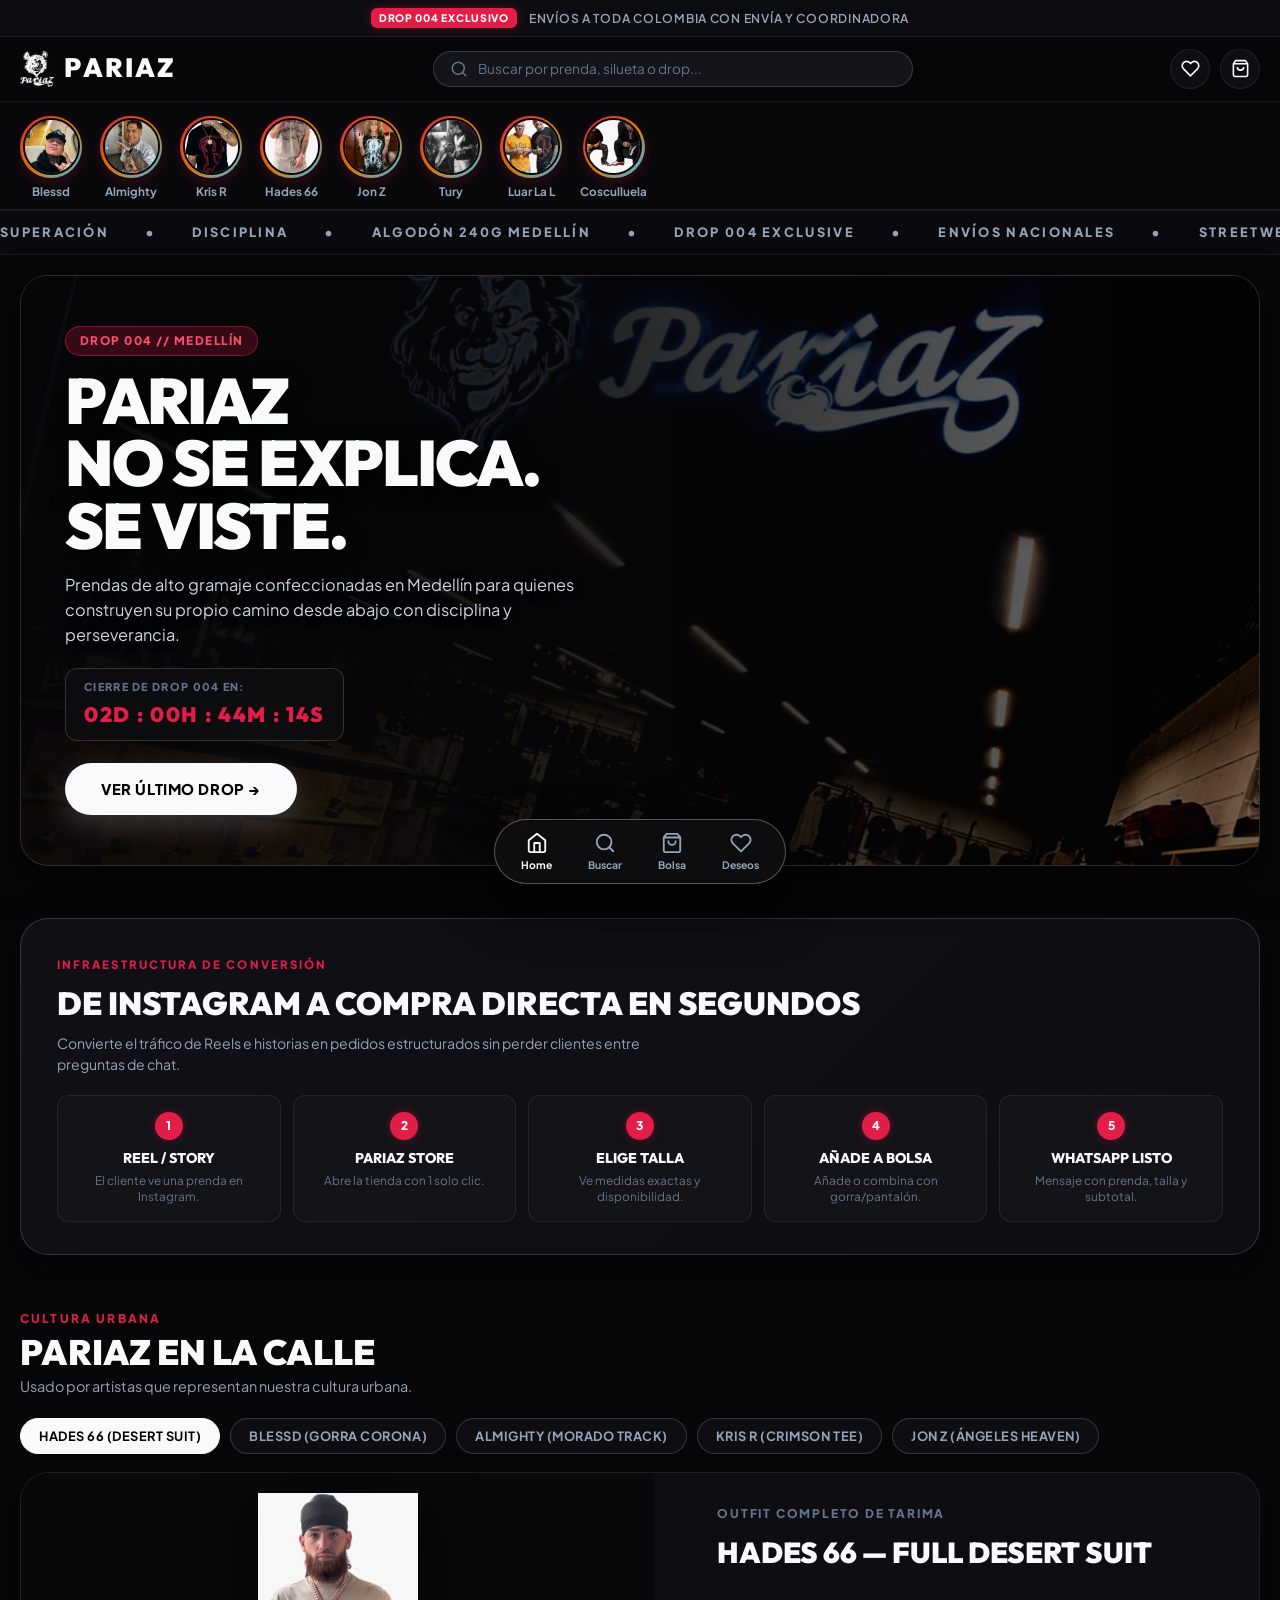
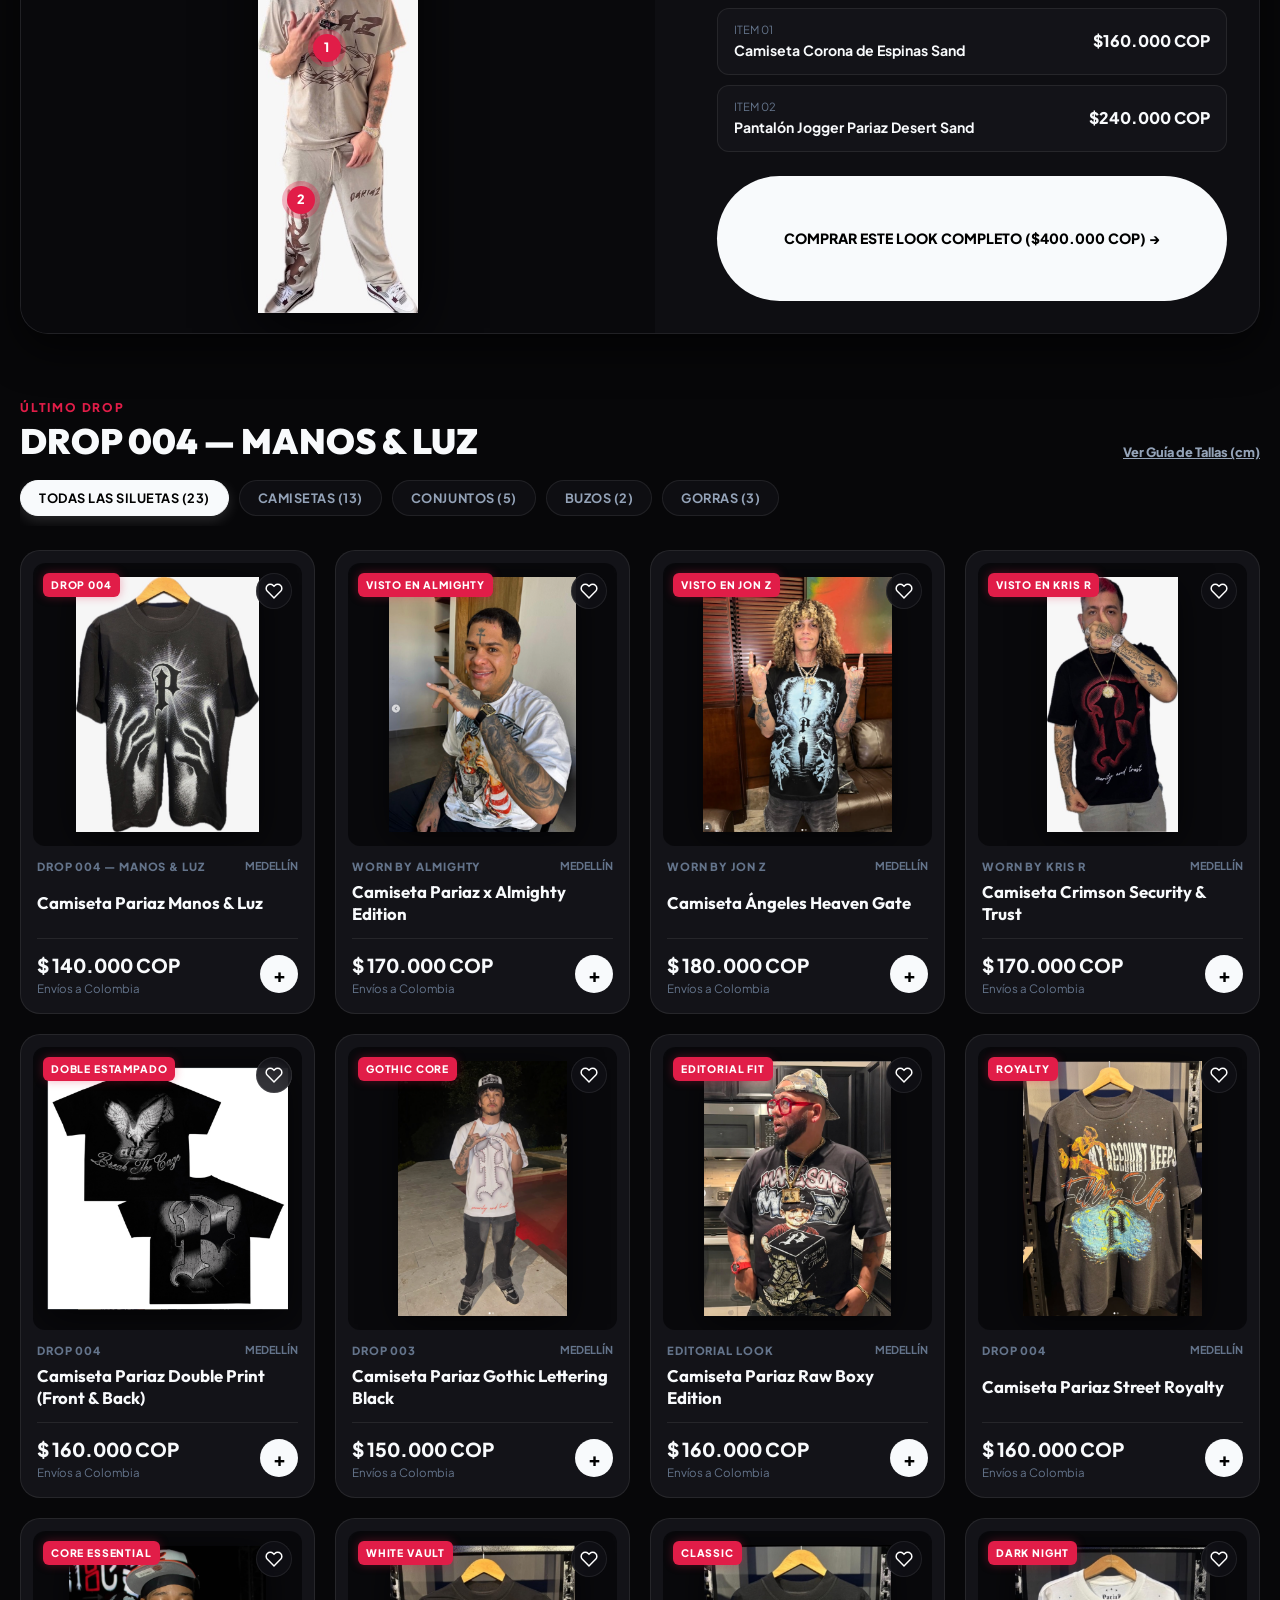
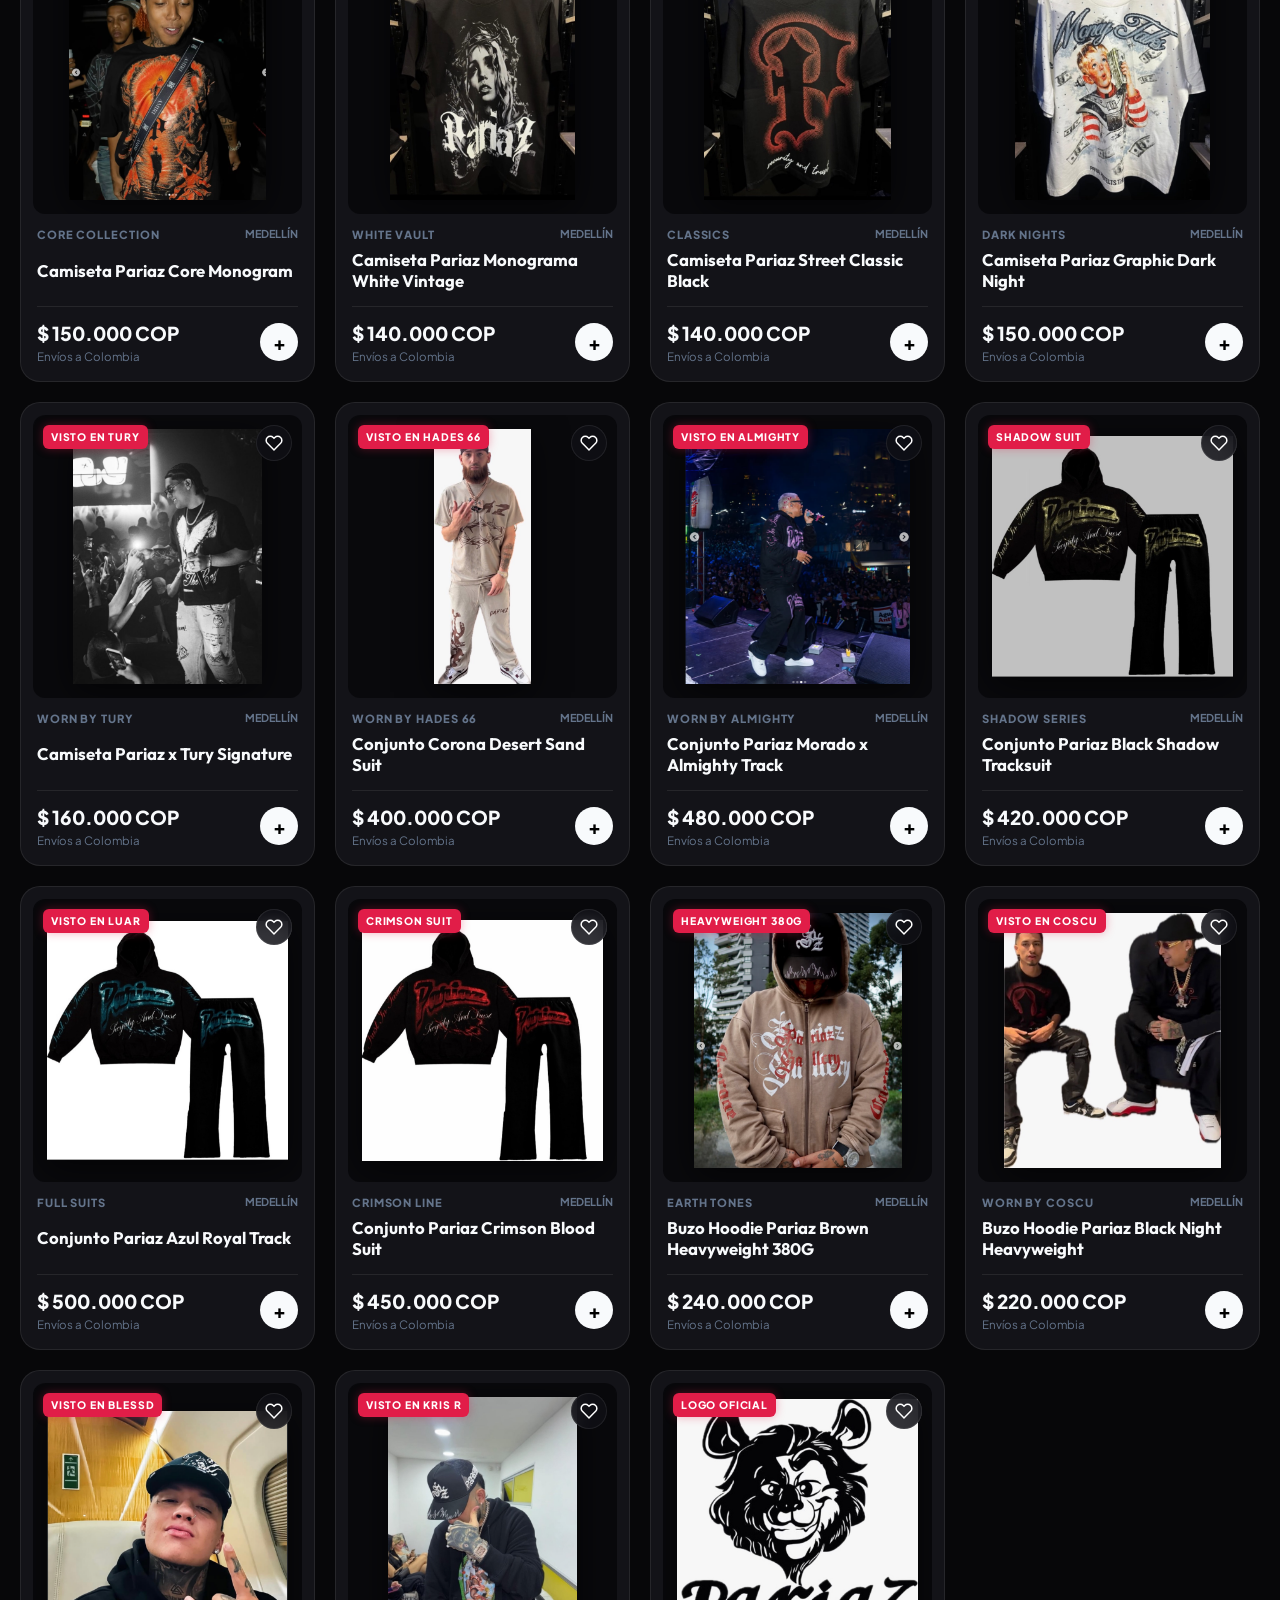
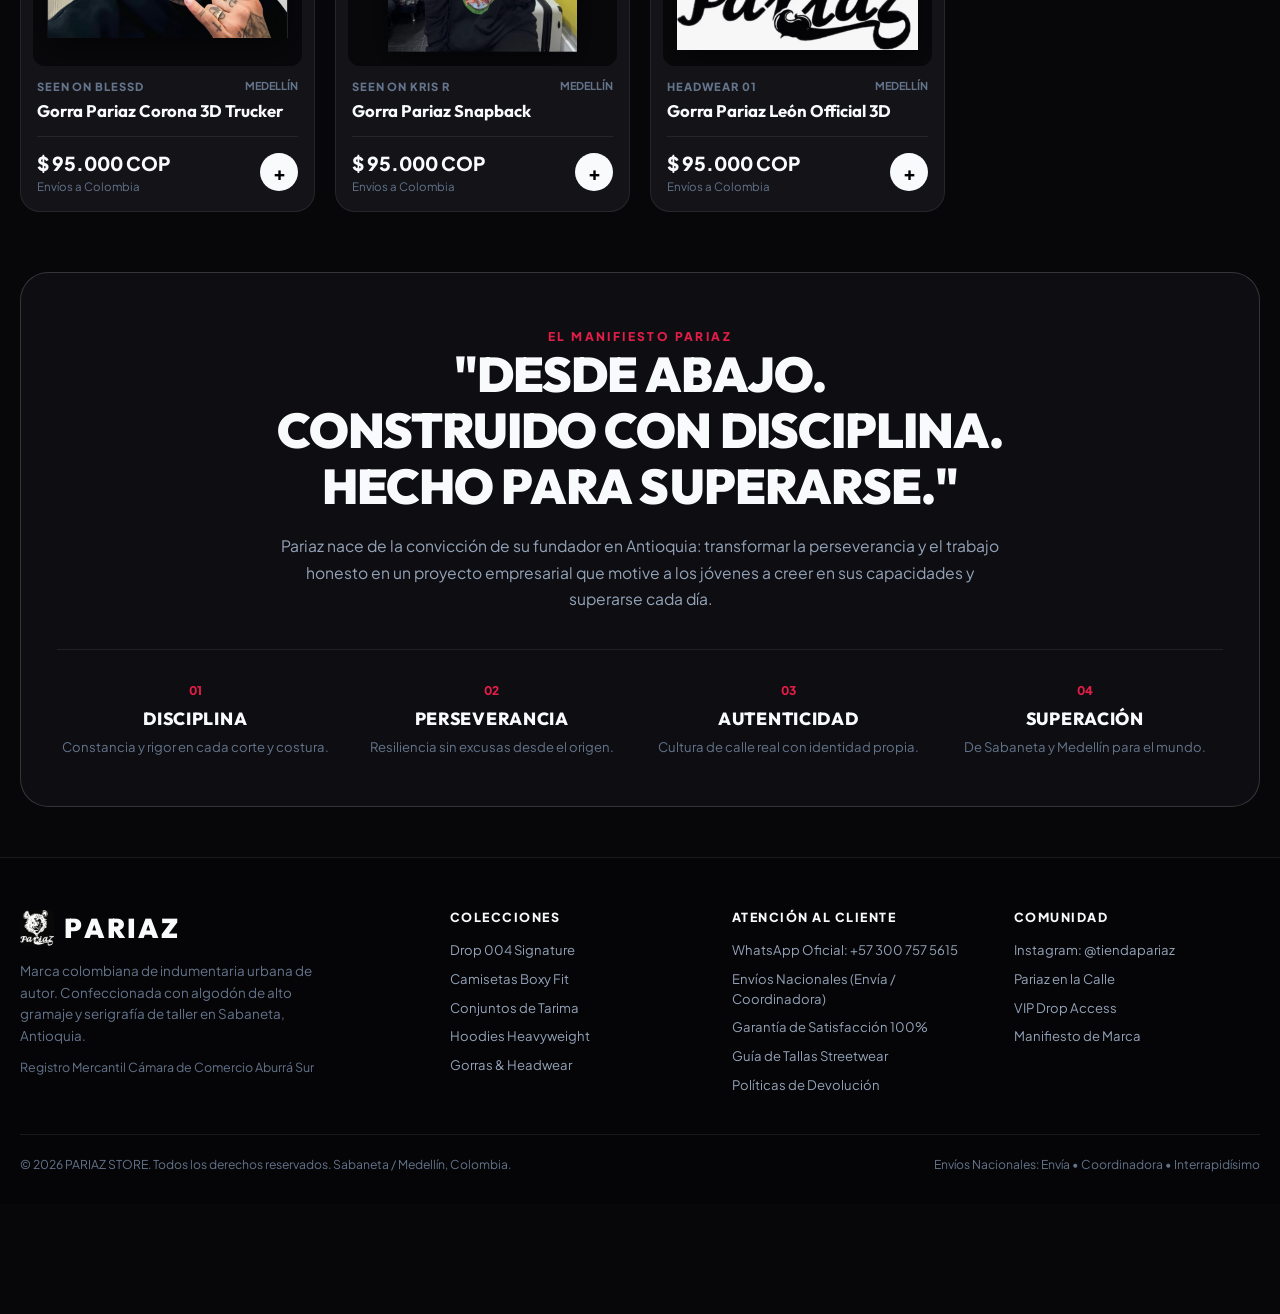
==== commit c3fab5e7: "Fix: Optimize mobile viewport rendering (Hero fits above the fold, CTA button 100% visible, responsi" ====
--- a/index.html
+++ b/index.html
@@ -344,7 +344,7 @@
         <div>
           <h4 class="footer-col-head">ATENCIÓN AL CLIENTE</h4>
           <ul class="footer-links-col">
-            <li><a href="https://wa.me/573009299777" target="_blank">WhatsApp Directo: +57 300 929 9777</a></li>
+            <li><a href="https://wa.me/573007575615" target="_blank">WhatsApp Oficial: +57 300 757 5615</a></li>
             <li><a href="#shop">Envíos Nacionales (Envía / Coordinadora)</a></li>
             <li><a href="#shop">Garantía de Satisfacción 100%</a></li>
             <li><a href="#" class="trigger-size-guide">Guía de Tallas Streetwear</a></li>
--- a/css/styles.css
+++ b/css/styles.css
@@ -1,6 +1,7 @@
 /* ==========================================================================
    PARIAZ DIGITAL STORE — Design System (Luxury Streetwear Commercial Edition)
    Outfit + Plus Jakarta Sans | Cero Emojis | Cero Métricas Falsas | Alto Impacto
+   Optimizado para Mobile (iOS/Android) y Desktop
    ========================================================================== */
 
 @import url('https://fonts.googleapis.com/css2?family=Outfit:wght@400;500;600;700;800;900&family=Plus+Jakarta+Sans:wght@400;500;600;700;800&display=swap');
@@ -67,7 +68,7 @@
   overflow-x: hidden;
   line-height: 1.5;
   background-color: var(--bg-app);
-  padding-bottom: 96px;
+  padding-bottom: 110px;
 }
 
 img, svg {
@@ -96,7 +97,7 @@
   width: 100%;
   max-width: 1320px;
   margin: 0 auto;
-  padding: 0 24px;
+  padding: 0 20px;
 }
 
 /* --------------------------------------------------------------------------
@@ -105,8 +106,8 @@
 .top-notice-bar {
   background-color: #0c0c10;
   border-bottom: 1px solid var(--border-subtle);
-  padding: 9px 16px;
-  font-size: 0.78rem;
+  padding: 8px 16px;
+  font-size: 0.76rem;
   letter-spacing: 0.06em;
   font-weight: 600;
   text-transform: uppercase;
@@ -114,14 +115,14 @@
   display: flex;
   justify-content: center;
   align-items: center;
-  gap: 14px;
+  gap: 12px;
   flex-wrap: wrap;
 }
 
 .top-notice-badge {
   background-color: var(--accent-red);
   color: #fff;
-  font-size: 0.68rem;
+  font-size: 0.65rem;
   font-weight: 800;
   padding: 2px 8px;
   border-radius: var(--radius-xs);
@@ -132,24 +133,24 @@
   position: sticky;
   top: 0;
   z-index: 100;
-  background-color: rgba(7, 7, 9, 0.95);
+  background-color: rgba(7, 7, 9, 0.96);
   backdrop-filter: blur(20px);
   -webkit-backdrop-filter: blur(20px);
   border-bottom: 1px solid var(--border-subtle);
-  padding: 14px 0;
+  padding: 12px 0;
 }
 
 .app-header-inner {
   display: flex;
   align-items: center;
   justify-content: space-between;
-  gap: 24px;
+  gap: 18px;
 }
 
 .app-logo-box {
   display: flex;
   align-items: center;
-  gap: 12px;
+  gap: 10px;
   transition: transform var(--transition-fast);
 }
 
@@ -158,7 +159,7 @@
 }
 
 .app-logo-img {
-  height: 38px;
+  height: 36px;
   width: auto;
   border-radius: 6px;
   filter: invert(1);
@@ -166,7 +167,7 @@
 
 .app-logo-title {
   font-family: var(--font-heading);
-  font-size: 1.75rem;
+  font-size: 1.65rem;
   font-weight: 900;
   letter-spacing: 0.08em;
   line-height: 1;
@@ -180,7 +181,7 @@
   background-color: var(--bg-input);
   border: 1px solid var(--border-medium);
   border-radius: var(--radius-pill);
-  padding: 9px 18px;
+  padding: 8px 16px;
   transition: all var(--transition-fast);
 }
 
@@ -202,12 +203,12 @@
 .app-header-actions {
   display: flex;
   align-items: center;
-  gap: 12px;
+  gap: 10px;
 }
 
 .app-icon-circle-btn {
-  width: 42px;
-  height: 42px;
+  width: 40px;
+  height: 40px;
   border-radius: 50%;
   background-color: var(--bg-surface);
   border: 1px solid var(--border-subtle);
@@ -230,7 +231,7 @@
   right: -3px;
   background-color: var(--accent-red);
   color: #fff;
-  font-size: 0.7rem;
+  font-size: 0.68rem;
   font-weight: 800;
   min-width: 18px;
   height: 18px;
@@ -252,7 +253,7 @@
    03. TOP STORIES BAR (ARTIST STORIES REEL)
    -------------------------------------------------------------------------- */
 .stories-bar-section {
-  padding: 14px 0 10px;
+  padding: 12px 0 8px;
   border-bottom: 1px solid var(--border-subtle);
   background-color: #09090c;
 }
@@ -260,10 +261,10 @@
 .stories-scroll-container {
   display: flex;
   align-items: center;
-  gap: 20px;
+  gap: 18px;
   overflow-x: auto;
   scrollbar-width: none;
-  padding: 4px 0;
+  padding: 2px 0;
 }
 
 .stories-scroll-container::-webkit-scrollbar {
@@ -281,19 +282,19 @@
 }
 
 .story-avatar-pill:hover {
-  transform: translateY(-3px) scale(1.05);
+  transform: translateY(-2px) scale(1.04);
 }
 
 .story-avatar-ring {
-  width: 66px;
-  height: 66px;
+  width: 62px;
+  height: 62px;
   border-radius: 50%;
   padding: 2.5px;
   background: linear-gradient(135deg, #e11d48, #d97706, #38bdf8);
   display: flex;
   align-items: center;
   justify-content: center;
-  box-shadow: 0 4px 14px rgba(225, 29, 72, 0.2);
+  box-shadow: 0 4px 12px rgba(225, 29, 72, 0.2);
 }
 
 .story-avatar-img {
@@ -305,16 +306,16 @@
 }
 
 .story-avatar-name {
-  font-size: 0.75rem;
+  font-size: 0.73rem;
   font-weight: 700;
   color: var(--text-secondary);
 }
 
 /* --------------------------------------------------------------------------
-   04. HERO SECTION — ATMOSPHERIC STORE BANNER + PUNCHY TYPOGRAPHY
+   04. HERO SECTION — ATMOSPHERIC STORE BANNER + RESPONSIVE TYPOGRAPHY
    -------------------------------------------------------------------------- */
 .hero-app-section {
-  padding: 28px 0 40px;
+  padding: 20px 0 32px;
 }
 
 .hero-store-stage {
@@ -334,14 +335,14 @@
   width: 100%;
   height: 100%;
   object-fit: cover;
-  object-position: center;
-  filter: brightness(0.65) contrast(1.15);
+  object-position: center 30%;
+  filter: brightness(0.68) contrast(1.15);
   transform: scale(1.02);
-  transition: transform 10s ease-out;
+  transition: transform 8s ease-out;
 }
 
 .hero-store-stage:hover .hero-store-bg {
-  transform: scale(1.06);
+  transform: scale(1.05);
 }
 
 .hero-store-gradient-overlay {
@@ -350,8 +351,8 @@
   background: linear-gradient(
     90deg,
     rgba(7, 7, 9, 0.95) 0%,
-    rgba(7, 7, 9, 0.82) 45%,
-    rgba(7, 7, 9, 0.4) 100%
+    rgba(7, 7, 9, 0.82) 48%,
+    rgba(7, 7, 9, 0.35) 100%
   );
   z-index: 2;
 }
@@ -359,24 +360,24 @@
 .hero-store-content {
   position: relative;
   z-index: 5;
-  padding: 56px 48px;
-  max-width: 680px;
+  padding: 50px 44px;
+  max-width: 660px;
 }
 
 .hero-pill-badge {
   display: inline-flex;
   align-items: center;
   gap: 8px;
-  background-color: rgba(225, 29, 72, 0.2);
+  background-color: rgba(225, 29, 72, 0.22);
   border: 1px solid rgba(225, 29, 72, 0.5);
   color: #ff4d6d;
-  font-size: 0.75rem;
-  font-weight: 800;
-  letter-spacing: 0.14em;
+  font-size: 0.74rem;
+  font-weight: 800;
+  letter-spacing: 0.12em;
   text-transform: uppercase;
-  padding: 6px 16px;
+  padding: 5px 14px;
   border-radius: var(--radius-pill);
-  margin-bottom: 18px;
+  margin-bottom: 14px;
   backdrop-filter: blur(10px);
   animation: pulseGlow 2.5s infinite;
 }
@@ -388,47 +389,47 @@
 
 .hero-app-title {
   font-family: var(--font-heading);
-  font-size: clamp(2.8rem, 5.5vw, 4.6rem);
+  font-size: clamp(2.4rem, 5vw, 4.4rem);
   font-weight: 900;
   line-height: 0.98;
   letter-spacing: -0.03em;
   text-transform: uppercase;
-  margin-bottom: 16px;
+  margin-bottom: 14px;
   text-shadow: 0 4px 20px rgba(0, 0, 0, 0.8);
 }
 
 .hero-app-desc {
-  font-size: 1.08rem;
+  font-size: 1.02rem;
   color: #cbd5e1;
-  line-height: 1.6;
-  margin-bottom: 24px;
+  line-height: 1.55;
+  margin-bottom: 20px;
   max-width: 520px;
   text-shadow: 0 2px 10px rgba(0, 0, 0, 0.7);
 }
 
 .hero-countdown-box {
-  background: rgba(14, 14, 18, 0.75);
+  background: rgba(14, 14, 18, 0.8);
   backdrop-filter: blur(16px);
   border: 1px solid var(--border-medium);
   border-radius: var(--radius-sm);
-  padding: 12px 20px;
+  padding: 10px 18px;
   display: inline-flex;
   flex-direction: column;
   gap: 4px;
-  margin-bottom: 26px;
+  margin-bottom: 22px;
 }
 
 .hero-countdown-label {
   font-size: 0.68rem;
   font-weight: 800;
-  letter-spacing: 0.14em;
+  letter-spacing: 0.12em;
   color: var(--text-muted);
   text-transform: uppercase;
 }
 
 .hero-countdown-val {
   font-family: var(--font-heading);
-  font-size: 1.35rem;
+  font-size: 1.3rem;
   font-weight: 900;
   color: var(--accent-red);
   letter-spacing: 0.08em;
@@ -440,17 +441,17 @@
   gap: 10px;
   background-color: var(--text-primary);
   color: #000;
-  font-size: 0.95rem;
+  font-size: 0.92rem;
   font-weight: 800;
   letter-spacing: 0.04em;
-  padding: 16px 40px;
+  padding: 15px 36px;
   border-radius: var(--radius-pill);
   transition: transform var(--transition-fast), box-shadow var(--transition-fast), background-color var(--transition-fast);
   box-shadow: 0 10px 30px rgba(255, 255, 255, 0.18);
 }
 
 .hero-btn-pill-primary:hover {
-  transform: translateY(-3px) scale(1.02);
+  transform: translateY(-2px) scale(1.02);
   box-shadow: 0 15px 40px rgba(255, 255, 255, 0.3);
   background-color: #fff;
 }
@@ -462,22 +463,22 @@
   background: linear-gradient(135deg, #101016 0%, #0d0d12 100%);
   border: 1px solid var(--border-medium);
   border-radius: var(--radius-lg);
-  padding: 36px 40px;
+  padding: 32px 36px;
   box-shadow: var(--shadow-card);
 }
 
 .funnel-steps-grid {
   display: grid;
   grid-template-columns: repeat(5, 1fr);
-  gap: 14px;
-  margin-top: 24px;
+  gap: 12px;
+  margin-top: 20px;
 }
 
 .funnel-step-card {
   background-color: var(--bg-card);
   border: 1px solid var(--border-subtle);
   border-radius: var(--radius-sm);
-  padding: 18px 14px;
+  padding: 16px 12px;
   text-align: center;
   position: relative;
   display: flex;
@@ -492,30 +493,30 @@
 }
 
 .funnel-step-num {
-  width: 30px;
-  height: 30px;
+  width: 28px;
+  height: 28px;
   border-radius: 50%;
   background-color: var(--accent-red);
   color: #fff;
-  font-size: 0.78rem;
+  font-size: 0.75rem;
   font-weight: 900;
   display: flex;
   align-items: center;
   justify-content: center;
-  margin-bottom: 10px;
-  box-shadow: 0 0 12px var(--accent-red-glow);
+  margin-bottom: 8px;
+  box-shadow: 0 0 10px var(--accent-red-glow);
 }
 
 .funnel-step-title {
   font-family: var(--font-heading);
-  font-size: 0.92rem;
+  font-size: 0.88rem;
   font-weight: 800;
   color: var(--text-primary);
   margin-bottom: 4px;
 }
 
 .funnel-step-desc {
-  font-size: 0.75rem;
+  font-size: 0.74rem;
   color: var(--text-muted);
   line-height: 1.35;
 }
@@ -557,8 +558,8 @@
   gap: 10px;
   overflow-x: auto;
   scrollbar-width: none;
-  padding-bottom: 12px;
-  margin-bottom: 28px;
+  padding-bottom: 10px;
+  margin-bottom: 24px;
 }
 
 .category-pills-row::-webkit-scrollbar {
@@ -570,9 +571,9 @@
   align-items: center;
   background-color: var(--bg-surface);
   border: 1px solid var(--border-subtle);
-  padding: 10px 20px;
+  padding: 9px 18px;
   border-radius: var(--radius-pill);
-  font-size: 0.82rem;
+  font-size: 0.8rem;
   font-weight: 700;
   letter-spacing: 0.04em;
   text-transform: uppercase;
@@ -584,7 +585,6 @@
 .filter-tab-pill:hover {
   border-color: var(--border-strong);
   color: var(--text-primary);
-  transform: translateY(-1px);
 }
 
 .filter-tab-pill.active {
@@ -599,8 +599,8 @@
    -------------------------------------------------------------------------- */
 .app-products-grid {
   display: grid;
-  grid-template-columns: repeat(auto-fill, minmax(270px, 1fr));
-  gap: 22px;
+  grid-template-columns: repeat(auto-fill, minmax(260px, 1fr));
+  gap: 20px;
 }
 
 .app-product-card {
@@ -615,7 +615,7 @@
 }
 
 .app-product-card:hover {
-  transform: translateY(-6px);
+  transform: translateY(-5px);
   border-color: var(--border-strong);
   box-shadow: var(--shadow-floating);
 }
@@ -629,7 +629,7 @@
   display: flex;
   align-items: center;
   justify-content: center;
-  padding: 16px;
+  padding: 14px;
   cursor: pointer;
 }
 
@@ -642,7 +642,7 @@
 }
 
 .app-product-card:hover .app-product-thumb {
-  transform: scale(1.08);
+  transform: scale(1.06);
 }
 
 .app-card-badge {
@@ -678,11 +678,11 @@
 }
 
 .app-wishlist-heart-btn:hover {
-  transform: scale(1.18);
+  transform: scale(1.15);
 }
 
 .app-card-body {
-  padding: 14px 6px 4px;
+  padding: 12px 4px 4px;
   display: flex;
   flex-direction: column;
   flex-grow: 1;
@@ -697,7 +697,7 @@
 }
 
 .app-card-collection {
-  font-size: 0.72rem;
+  font-size: 0.7rem;
   font-weight: 800;
   letter-spacing: 0.08em;
   text-transform: uppercase;
@@ -706,11 +706,11 @@
 
 .app-card-title {
   font-family: var(--font-heading);
-  font-size: 1.08rem;
+  font-size: 1.05rem;
   font-weight: 700;
   line-height: 1.3;
   color: var(--text-primary);
-  margin-bottom: 16px;
+  margin-bottom: 14px;
   cursor: pointer;
 }
 
@@ -732,7 +732,7 @@
 }
 
 .product-price-current {
-  font-size: 1.25rem;
+  font-size: 1.2rem;
   font-weight: 800;
   color: var(--text-primary);
 }
@@ -762,13 +762,13 @@
 .shop-look-tabs-row {
   display: flex;
   gap: 10px;
-  margin-bottom: 20px;
+  margin-bottom: 18px;
   flex-wrap: wrap;
 }
 
 .look-tab-btn {
-  padding: 10px 20px;
-  font-size: 0.82rem;
+  padding: 9px 18px;
+  font-size: 0.8rem;
   font-weight: 700;
   letter-spacing: 0.04em;
   text-transform: uppercase;
@@ -782,7 +782,6 @@
 .look-tab-btn:hover {
   color: var(--text-primary);
   border-color: var(--border-strong);
-  transform: translateY(-1px);
 }
 
 .look-tab-btn.active {
@@ -794,7 +793,7 @@
 .shop-look-container {
   display: grid;
   grid-template-columns: 1.05fr 0.95fr;
-  gap: 32px;
+  gap: 30px;
   background-color: var(--bg-surface);
   border: 1px solid var(--border-subtle);
   border-radius: var(--radius-lg);
@@ -804,28 +803,23 @@
 
 .look-media-frame {
   position: relative;
-  height: 480px;
-  max-height: 480px;
+  height: 460px;
+  max-height: 460px;
   background-color: #09090c;
   display: flex;
   align-items: center;
   justify-content: center;
   overflow: hidden;
-  padding: 20px;
+  padding: 16px;
 }
 
 .shop-look-bg-img {
-  max-height: 440px;
+  max-height: 420px;
   width: auto;
   max-width: 100%;
   object-fit: contain;
   object-position: center;
   filter: drop-shadow(0 15px 30px rgba(0,0,0,0.8));
-  transition: transform var(--transition-smooth);
-}
-
-.shop-look-bg-img:hover {
-  transform: scale(1.04);
 }
 
 .look-hotspots-container {
@@ -854,7 +848,7 @@
 }
 
 .look-hotspot-dot:hover {
-  transform: scale(1.25);
+  transform: scale(1.2);
 }
 
 .hotspot-tooltip {
@@ -882,7 +876,7 @@
 }
 
 .look-details-pane {
-  padding: 36px;
+  padding: 32px;
   display: flex;
   flex-direction: column;
   justify-content: center;
@@ -891,8 +885,8 @@
 .look-items-list {
   display: flex;
   flex-direction: column;
-  gap: 12px;
-  margin: 20px 0 28px;
+  gap: 10px;
+  margin: 18px 0 24px;
 }
 
 .look-item-entry {
@@ -907,7 +901,7 @@
 
 .look-item-title {
   font-weight: 700;
-  font-size: 0.9rem;
+  font-size: 0.88rem;
 }
 
 .look-item-price {
@@ -922,7 +916,7 @@
   background-color: var(--bg-surface);
   border: 1px solid var(--border-medium);
   border-radius: var(--radius-lg);
-  padding: 56px 44px;
+  padding: 50px 36px;
   text-align: center;
 }
 
@@ -934,16 +928,16 @@
   letter-spacing: -0.02em;
   text-transform: uppercase;
   color: var(--text-primary);
-  margin-bottom: 20px;
+  margin-bottom: 18px;
 }
 
 .story-pillars-grid {
   display: grid;
   grid-template-columns: repeat(4, 1fr);
-  gap: 24px;
-  margin-top: 40px;
+  gap: 20px;
+  margin-top: 36px;
   border-top: 1px solid var(--border-subtle);
-  padding-top: 36px;
+  padding-top: 32px;
   text-align: center;
 }
 
@@ -963,21 +957,21 @@
 
 .pillar-title {
   font-family: var(--font-heading);
-  font-size: 1.15rem;
+  font-size: 1.1rem;
   font-weight: 800;
   letter-spacing: 0.04em;
   color: var(--text-primary);
-  margin-bottom: 6px;
+  margin-bottom: 4px;
 }
 
 .pillar-text {
-  font-size: 0.84rem;
+  font-size: 0.82rem;
   color: var(--text-muted);
   line-height: 1.45;
 }
 
 /* --------------------------------------------------------------------------
-   11. MODALES (CORREGIDO: DISPLAY NONE CUANDO ESTÁN CERRADOS)
+   11. MODALES
    -------------------------------------------------------------------------- */
 .modal-backdrop-overlay {
   position: fixed;
@@ -1032,7 +1026,7 @@
 .checkout-flow-modal,
 .wishlist-modal {
   max-width: 540px;
-  padding: 30px;
+  padding: 26px;
 }
 
 .story-viewer-modal {
@@ -1046,7 +1040,7 @@
   display: flex;
   justify-content: space-between;
   align-items: center;
-  padding: 18px 24px;
+  padding: 16px 22px;
   border-bottom: 1px solid var(--border-subtle);
 }
 
@@ -1062,10 +1056,6 @@
   transition: transform var(--transition-fast);
 }
 
-.modal-back-btn:hover, .modal-wish-btn:hover {
-  transform: scale(1.1);
-}
-
 .modal-screen-grid {
   display: grid;
   grid-template-columns: 1fr 1.1fr;
@@ -1073,7 +1063,7 @@
 
 .modal-product-visual-pane {
   background-color: #09090c;
-  padding: 32px;
+  padding: 28px;
   display: flex;
   align-items: center;
   justify-content: center;
@@ -1081,14 +1071,14 @@
 }
 
 .modal-hero-img {
-  max-height: 340px;
+  max-height: 320px;
   width: auto;
   object-fit: contain;
   filter: drop-shadow(0 15px 30px rgba(0,0,0,0.8));
 }
 
 .modal-product-info-pane {
-  padding: 28px 32px;
+  padding: 24px 28px;
   display: flex;
   flex-direction: column;
   justify-content: space-between;
@@ -1096,30 +1086,30 @@
 
 .modal-product-name {
   font-family: var(--font-heading);
-  font-size: 1.65rem;
+  font-size: 1.55rem;
   font-weight: 800;
   line-height: 1.2;
-  margin-bottom: 10px;
+  margin-bottom: 8px;
 }
 
 .modal-price-block {
   display: flex;
   align-items: baseline;
   gap: 10px;
-  margin-bottom: 16px;
+  margin-bottom: 14px;
 }
 
 .modal-price-val {
-  font-size: 1.6rem;
+  font-size: 1.55rem;
   font-weight: 800;
   color: var(--text-primary);
 }
 
 .modal-product-desc {
-  font-size: 0.9rem;
+  font-size: 0.88rem;
   color: var(--text-secondary);
   line-height: 1.55;
-  margin-bottom: 16px;
+  margin-bottom: 14px;
 }
 
 .size-pill-group {
@@ -1137,11 +1127,6 @@
   border: 1px solid var(--border-medium);
   color: var(--text-primary);
   border-radius: var(--radius-pill);
-  transition: all var(--transition-fast);
-}
-
-.size-pill-btn:hover {
-  border-color: var(--border-strong);
 }
 
 .size-pill-btn.active {
@@ -1155,7 +1140,7 @@
   flex-direction: column;
   gap: 10px;
   border-top: 1px solid var(--border-subtle);
-  padding-top: 18px;
+  padding-top: 16px;
 }
 
 .modal-btn-row {
@@ -1187,7 +1172,7 @@
   flex-grow: 1;
   background-color: var(--text-primary);
   color: #000;
-  font-size: 0.9rem;
+  font-size: 0.88rem;
   font-weight: 800;
   display: flex;
   align-items: center;
@@ -1195,12 +1180,6 @@
   gap: 8px;
   border-radius: var(--radius-pill);
   padding: 14px 20px;
-  transition: all var(--transition-fast);
-}
-
-.btn-add-to-bag-pill:hover {
-  background-color: #fff;
-  transform: translateY(-2px);
 }
 
 .btn-wa-inquiry-pill {
@@ -1215,24 +1194,18 @@
   gap: 8px;
   border-radius: var(--radius-pill);
   padding: 13px;
-  transition: all var(--transition-fast);
-}
-
-.btn-wa-inquiry-pill:hover {
-  background-color: var(--accent-whatsapp-hover);
-  transform: translateY(-2px);
-}
-
-/* Guía de Tallas Tabla */
+}
+
+/* Guía de Tallas */
 .size-table {
   width: 100%;
   border-collapse: collapse;
-  margin: 20px 0;
-  font-size: 0.85rem;
+  margin: 18px 0;
+  font-size: 0.84rem;
 }
 
 .size-table th, .size-table td {
-  padding: 10px 14px;
+  padding: 9px 12px;
   border: 1px solid var(--border-subtle);
   text-align: center;
 }
@@ -1243,18 +1216,18 @@
   color: var(--text-primary);
 }
 
-/* Checkout Modal Steps */
+/* Checkout */
 .checkout-stepper-header {
   display: flex;
   justify-content: space-between;
   align-items: center;
-  margin-bottom: 20px;
+  margin-bottom: 18px;
   border-bottom: 1px solid var(--border-subtle);
-  padding-bottom: 14px;
+  padding-bottom: 12px;
 }
 
 .checkout-form-group {
-  margin-bottom: 14px;
+  margin-bottom: 12px;
 }
 
 .checkout-form-label {
@@ -1264,15 +1237,15 @@
   letter-spacing: 0.08em;
   text-transform: uppercase;
   color: var(--text-muted);
-  margin-bottom: 6px;
+  margin-bottom: 5px;
 }
 
 .checkout-form-input {
   width: 100%;
   background-color: var(--bg-card);
   border: 1px solid var(--border-medium);
-  padding: 12px 16px;
-  font-size: 0.88rem;
+  padding: 11px 14px;
+  font-size: 0.86rem;
   border-radius: var(--radius-sm);
 }
 
@@ -1280,14 +1253,14 @@
   background-color: var(--bg-card);
   border: 1px solid var(--border-subtle);
   border-radius: var(--radius-sm);
-  padding: 16px;
-  margin-bottom: 20px;
+  padding: 14px;
+  margin-bottom: 18px;
 }
 
 .checkout-summary-row {
   display: flex;
   justify-content: space-between;
-  font-size: 0.85rem;
+  font-size: 0.84rem;
   margin-bottom: 6px;
   color: var(--text-secondary);
 }
@@ -1307,115 +1280,7 @@
 }
 
 /* --------------------------------------------------------------------------
-   12. STORY VIEWER MODAL
-   -------------------------------------------------------------------------- */
-.story-top-progress {
-  position: absolute;
-  top: 12px;
-  left: 12px;
-  right: 12px;
-  height: 3px;
-  background-color: rgba(255, 255, 255, 0.25);
-  border-radius: 2px;
-  overflow: hidden;
-  z-index: 20;
-}
-
-.story-progress-fill {
-  height: 100%;
-  width: 0%;
-  background-color: #fff;
-  transition: width 6s linear;
-}
-
-.story-top-header {
-  position: absolute;
-  top: 22px;
-  left: 16px;
-  right: 16px;
-  display: flex;
-  justify-content: space-between;
-  align-items: center;
-  z-index: 20;
-}
-
-.story-header-author {
-  display: flex;
-  align-items: center;
-  gap: 10px;
-}
-
-.story-author-img {
-  width: 34px;
-  height: 34px;
-  border-radius: 50%;
-  object-fit: cover;
-  border: 1.5px solid #fff;
-}
-
-.story-author-name {
-  font-size: 0.85rem;
-  font-weight: 800;
-  color: #fff;
-}
-
-.story-close-btn {
-  color: #fff;
-  font-size: 1.8rem;
-  line-height: 1;
-}
-
-.story-media-layer {
-  position: absolute;
-  inset: 0;
-  display: flex;
-  align-items: center;
-  justify-content: center;
-}
-
-.story-bg-img {
-  width: 100%;
-  height: 100%;
-  object-fit: cover;
-  object-position: top center;
-}
-
-.story-bottom-content {
-  position: absolute;
-  bottom: 0;
-  left: 0;
-  right: 0;
-  padding: 30px 20px 22px;
-  background: linear-gradient(180deg, transparent 0%, rgba(0,0,0,0.95) 100%);
-  z-index: 20;
-}
-
-.story-headline {
-  font-size: 1.15rem;
-  font-weight: 800;
-  color: #fff;
-  margin-bottom: 4px;
-}
-
-.story-subhead {
-  font-size: 0.82rem;
-  color: var(--text-secondary);
-  margin-bottom: 14px;
-}
-
-.story-product-btn {
-  width: 100%;
-  background-color: var(--text-primary);
-  color: #000;
-  font-size: 0.85rem;
-  font-weight: 800;
-  padding: 12px;
-  border-radius: var(--radius-pill);
-  text-align: center;
-}
-
-/* --------------------------------------------------------------------------
-   13. CART DRAWER (TU BOLSA)
+   12. CART DRAWER (TU BOLSA)
    -------------------------------------------------------------------------- */
 .cart-overlay {
   position: fixed;
@@ -1454,7 +1319,7 @@
 }
 
 .cart-drawer-header {
-  padding: 20px;
+  padding: 18px 20px;
   border-bottom: 1px solid var(--border-subtle);
   display: flex;
   justify-content: space-between;
@@ -1508,8 +1373,8 @@
 }
 
 .cart-item-visual {
-  width: 60px;
-  height: 60px;
+  width: 58px;
+  height: 58px;
   background-color: var(--bg-card);
   border-radius: var(--radius-xs);
   display: flex;
@@ -1585,7 +1450,7 @@
 }
 
 .cart-drawer-footer {
-  padding: 20px;
+  padding: 18px 20px;
   border-top: 1px solid var(--border-subtle);
   background-color: var(--bg-surface);
 }
@@ -1594,66 +1459,66 @@
   display: flex;
   justify-content: space-between;
   align-items: center;
-  margin-bottom: 14px;
+  margin-bottom: 12px;
 }
 
 .cart-subtotal-val {
-  font-size: 1.3rem;
+  font-size: 1.25rem;
   font-weight: 800;
 }
 
 /* --------------------------------------------------------------------------
-   14. FOOTER & FLOATING NAV
+   13. FOOTER & FLOATING NAV
    -------------------------------------------------------------------------- */
 .app-site-footer {
   background-color: #050507;
   border-top: 1px solid var(--border-subtle);
-  padding: 60px 0 30px;
-  margin-top: 60px;
+  padding: 50px 0 30px;
+  margin-top: 50px;
 }
 
 .footer-main-grid {
   display: grid;
   grid-template-columns: 1.6fr 1fr 1fr 1fr;
-  gap: 40px;
-  margin-bottom: 48px;
+  gap: 36px;
+  margin-bottom: 40px;
 }
 
 .footer-brand-pane {
   display: flex;
   flex-direction: column;
-  gap: 14px;
+  gap: 12px;
 }
 
 .footer-logo-title {
   font-family: var(--font-heading);
-  font-size: 1.8rem;
+  font-size: 1.7rem;
   font-weight: 900;
   letter-spacing: 0.08em;
 }
 
 .footer-desc {
-  font-size: 0.85rem;
+  font-size: 0.84rem;
   color: var(--text-muted);
   line-height: 1.6;
   max-width: 320px;
 }
 
 .footer-col-head {
-  font-size: 0.8rem;
+  font-size: 0.78rem;
   font-weight: 800;
   letter-spacing: 0.12em;
   text-transform: uppercase;
   color: var(--text-primary);
-  margin-bottom: 16px;
+  margin-bottom: 14px;
 }
 
 .footer-links-col {
   list-style: none;
   display: flex;
   flex-direction: column;
-  gap: 10px;
-  font-size: 0.84rem;
+  gap: 9px;
+  font-size: 0.82rem;
   color: var(--text-secondary);
 }
 
@@ -1663,11 +1528,11 @@
 
 .footer-legal-bar {
   border-top: 1px solid var(--border-subtle);
-  padding-top: 24px;
+  padding-top: 20px;
   display: flex;
   justify-content: space-between;
   align-items: center;
-  font-size: 0.78rem;
+  font-size: 0.76rem;
   color: var(--text-muted);
   flex-wrap: wrap;
   gap: 12px;
@@ -1675,7 +1540,7 @@
 
 .floating-bottom-nav {
   position: fixed;
-  bottom: 20px;
+  bottom: 16px;
   left: 50%;
   transform: translateX(-50%);
   background: rgba(14, 14, 18, 0.94);
@@ -1683,7 +1548,7 @@
   -webkit-backdrop-filter: blur(20px);
   border: 1px solid var(--border-strong);
   border-radius: var(--radius-pill);
-  padding: 8px 20px;
+  padding: 8px 22px;
   display: flex;
   align-items: center;
   gap: 28px;
@@ -1735,15 +1600,11 @@
 }
 
 /* --------------------------------------------------------------------------
-   15. RESPONSIVE
+   14. RESPONSIVE BREAKPOINTS (MOBILE FIRST TUNING)
    -------------------------------------------------------------------------- */
 @media (max-width: 992px) {
   .hero-store-stage {
-    min-height: 440px;
-  }
-  .hero-store-content {
-    padding: 40px 28px;
-    max-width: 100%;
+    min-height: 480px;
   }
   .funnel-steps-grid {
     grid-template-columns: repeat(2, 1fr);
@@ -1767,16 +1628,116 @@
 }
 
 @media (max-width: 640px) {
+  .container {
+    padding: 0 16px;
+  }
+  
   .app-search-form {
     display: none;
   }
+
+  /* Mobile Hero: Perfect Fit & High Impact */
+  .hero-app-section {
+    padding: 12px 0 24px;
+  }
+
+  .hero-store-stage {
+    min-height: 440px;
+    display: flex;
+    align-items: flex-end;
+  }
+
+  .hero-store-bg {
+    object-position: center 20%;
+    filter: brightness(0.6) contrast(1.2);
+  }
+
+  .hero-store-gradient-overlay {
+    background: linear-gradient(
+      180deg,
+      rgba(7, 7, 9, 0.15) 0%,
+      rgba(7, 7, 9, 0.65) 45%,
+      rgba(7, 7, 9, 0.96) 90%
+    );
+  }
+
+  .hero-store-content {
+    padding: 24px 18px 20px;
+    width: 100%;
+  }
+
+  .hero-pill-badge {
+    font-size: 0.68rem;
+    padding: 4px 12px;
+    margin-bottom: 10px;
+  }
+
+  .hero-app-title {
+    font-size: 2.2rem;
+    line-height: 1.02;
+    margin-bottom: 8px;
+  }
+
+  .hero-app-desc {
+    font-size: 0.85rem;
+    line-height: 1.45;
+    margin-bottom: 12px;
+  }
+
+  .hero-countdown-box {
+    width: 100%;
+    display: flex;
+    flex-direction: row;
+    justify-content: space-between;
+    align-items: center;
+    padding: 8px 14px;
+    margin-bottom: 14px;
+  }
+
+  .hero-countdown-val {
+    font-size: 1.1rem;
+  }
+
+  .hero-btn-pill-primary {
+    width: 100%;
+    justify-content: center;
+    padding: 14px;
+    font-size: 0.9rem;
+  }
+
+  .funnel-showcase-box {
+    padding: 24px 18px;
+  }
+
   .funnel-steps-grid {
     grid-template-columns: 1fr;
-  }
+    gap: 8px;
+  }
+
+  .funnel-step-card {
+    padding: 12px 14px;
+    flex-direction: row;
+    gap: 12px;
+    text-align: left;
+    align-items: center;
+  }
+
+  .funnel-step-num {
+    margin-bottom: 0;
+    flex-shrink: 0;
+  }
+
   .story-pillars-grid {
     grid-template-columns: 1fr;
-  }
+    gap: 14px;
+  }
+
   .footer-main-grid {
     grid-template-columns: 1fr;
-  }
-}
+    gap: 26px;
+  }
+
+  .look-media-frame {
+    height: 360px;
+  }
+}
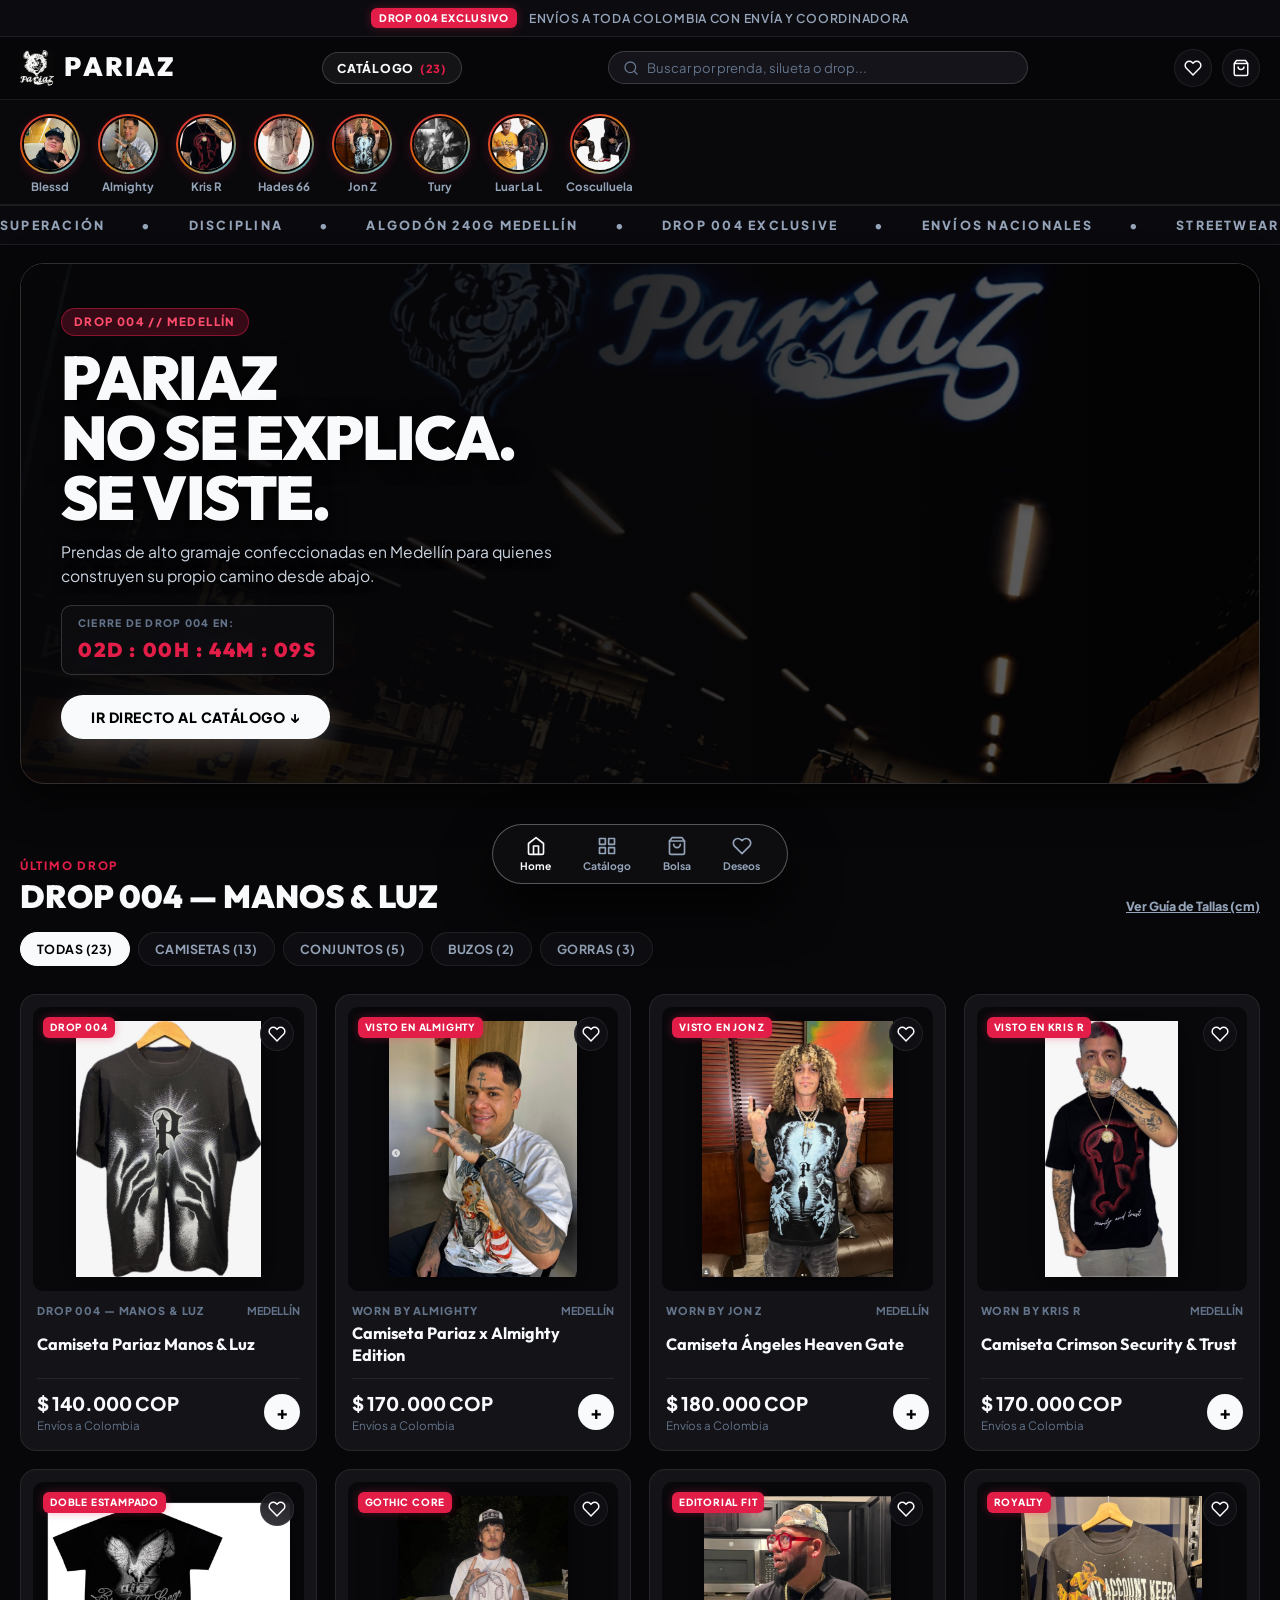
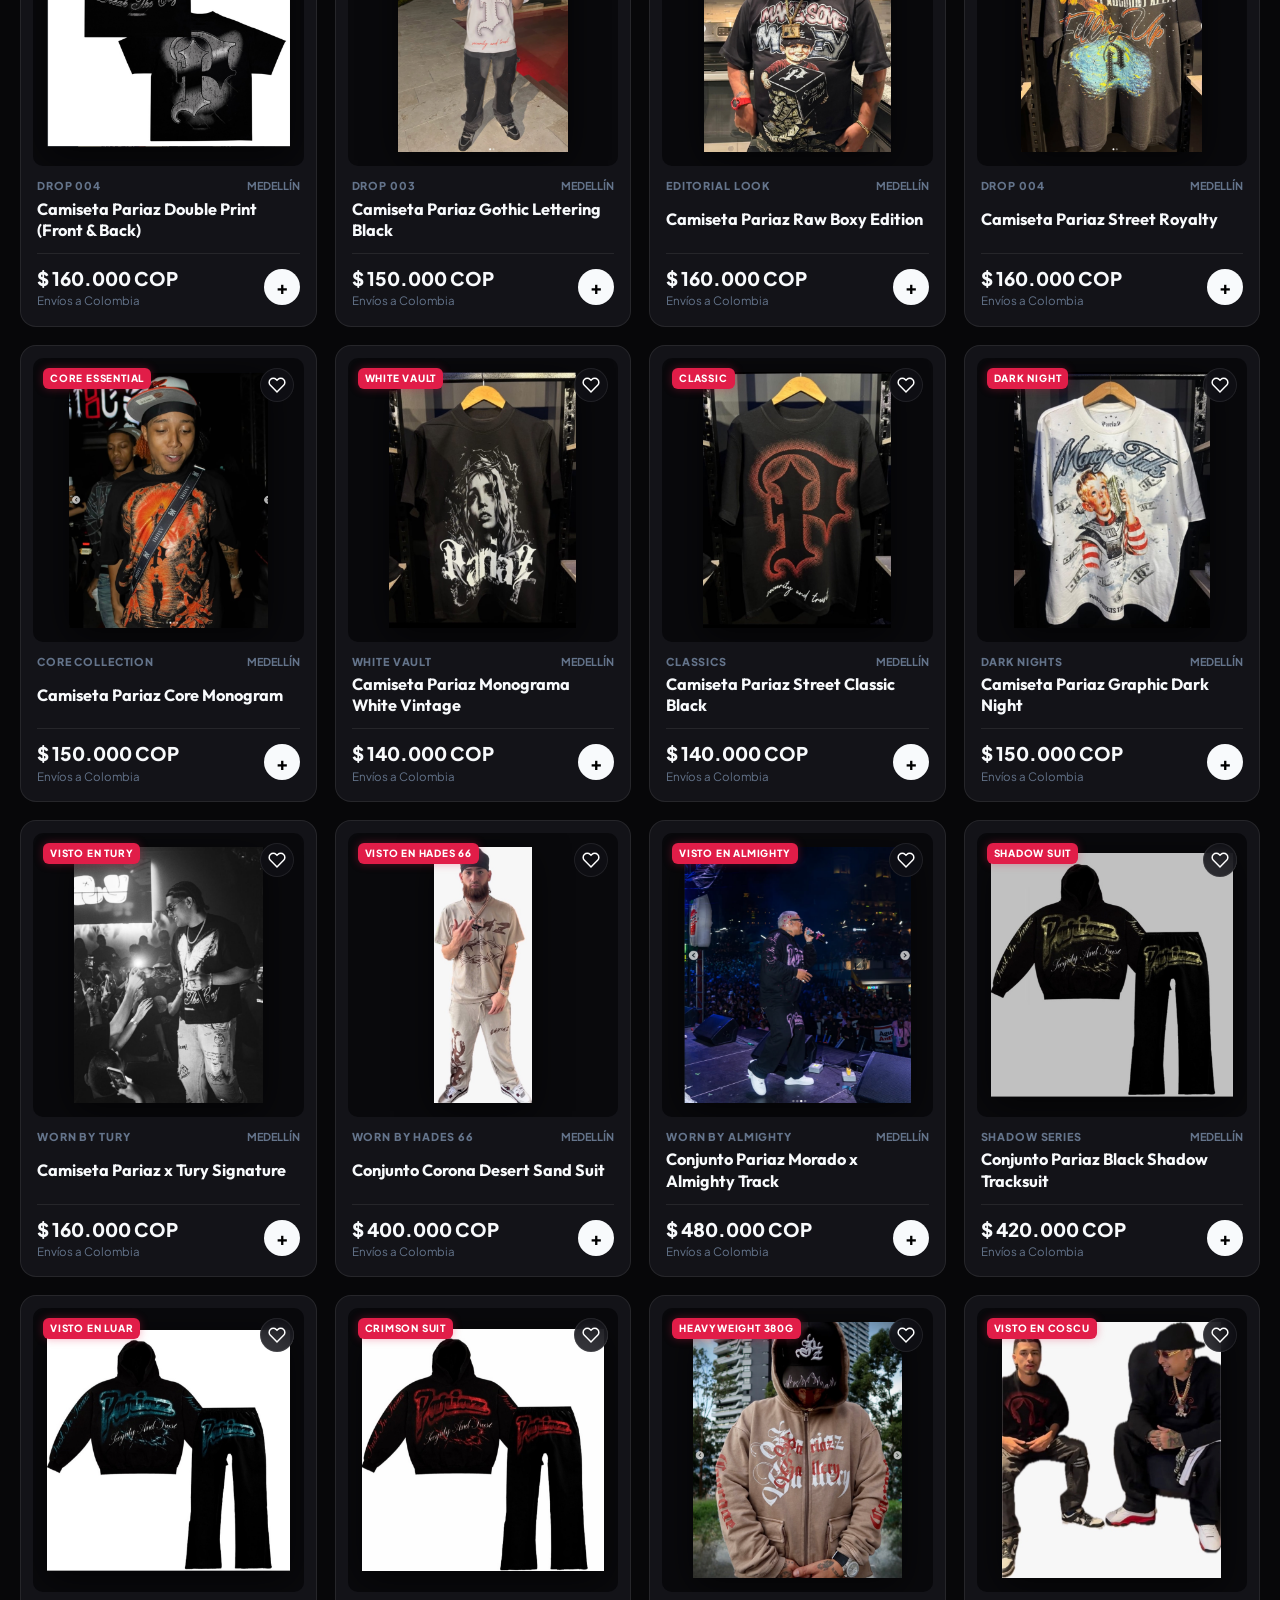
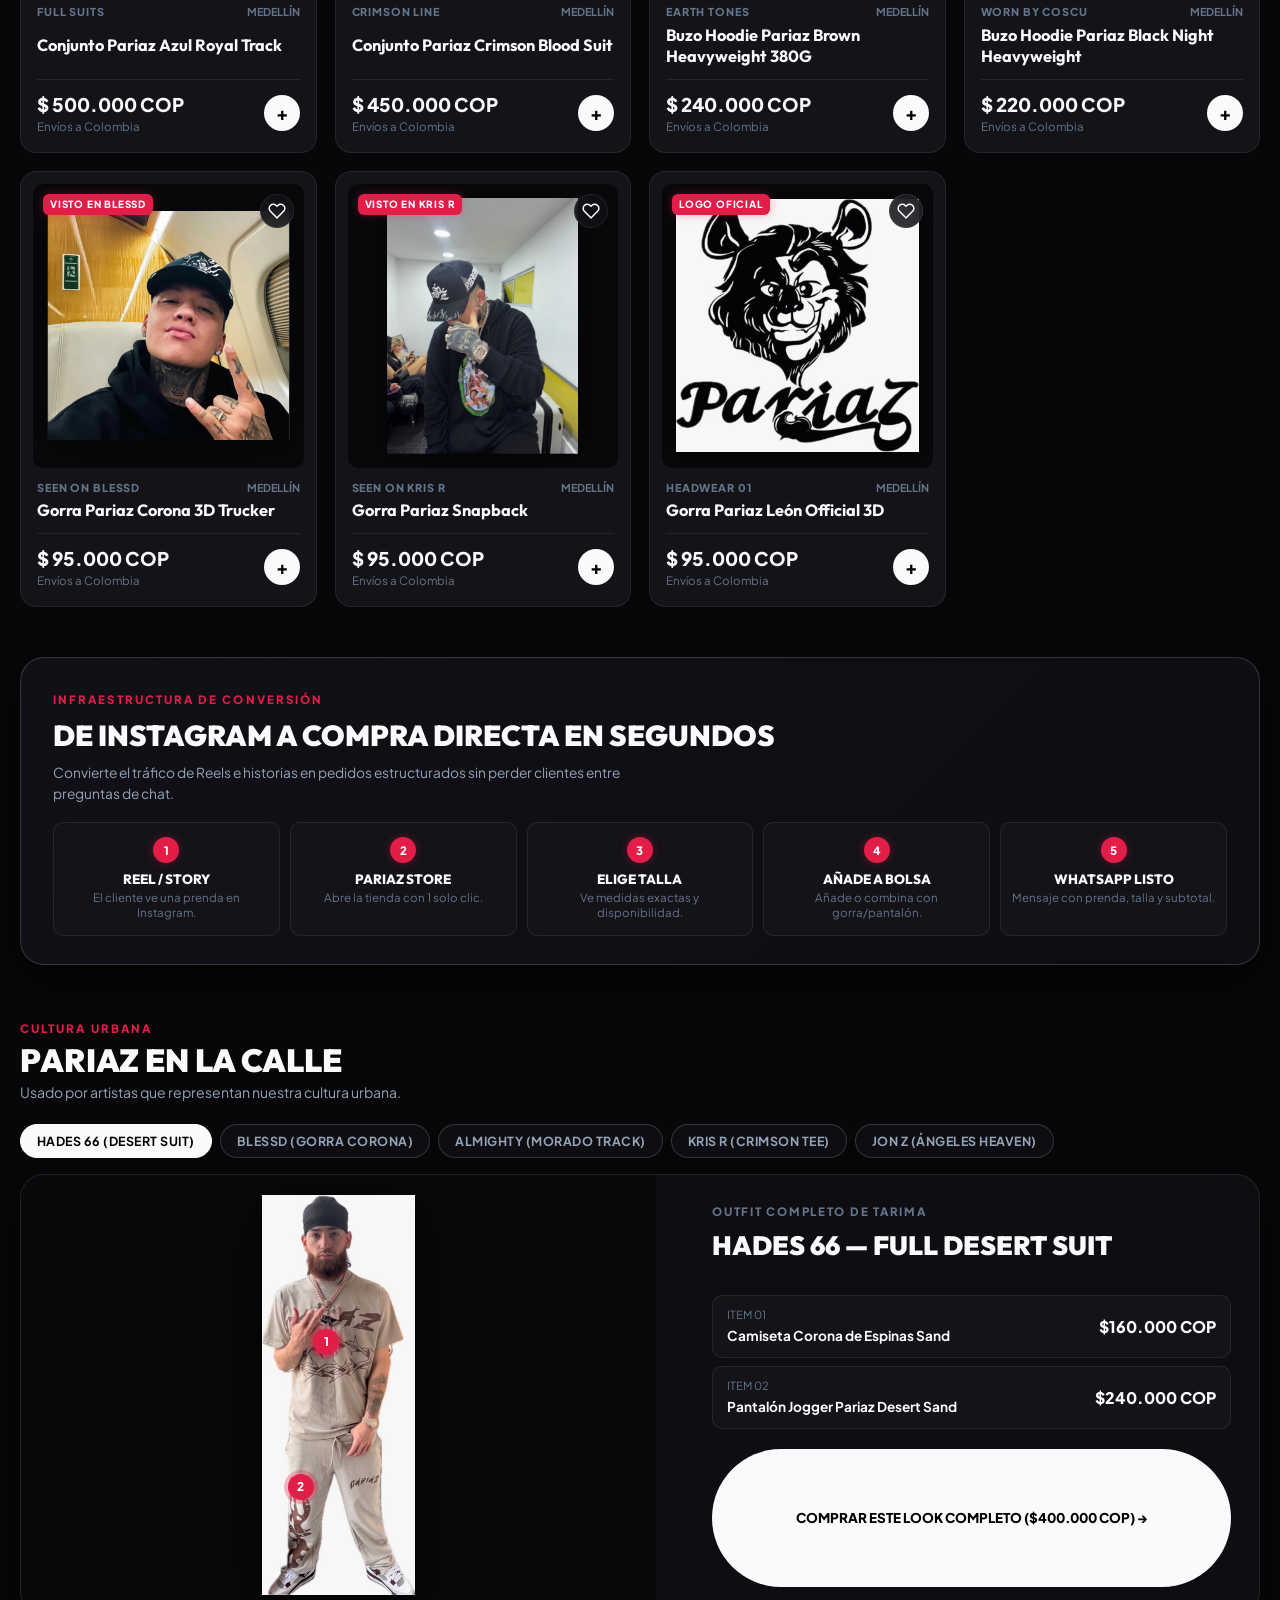
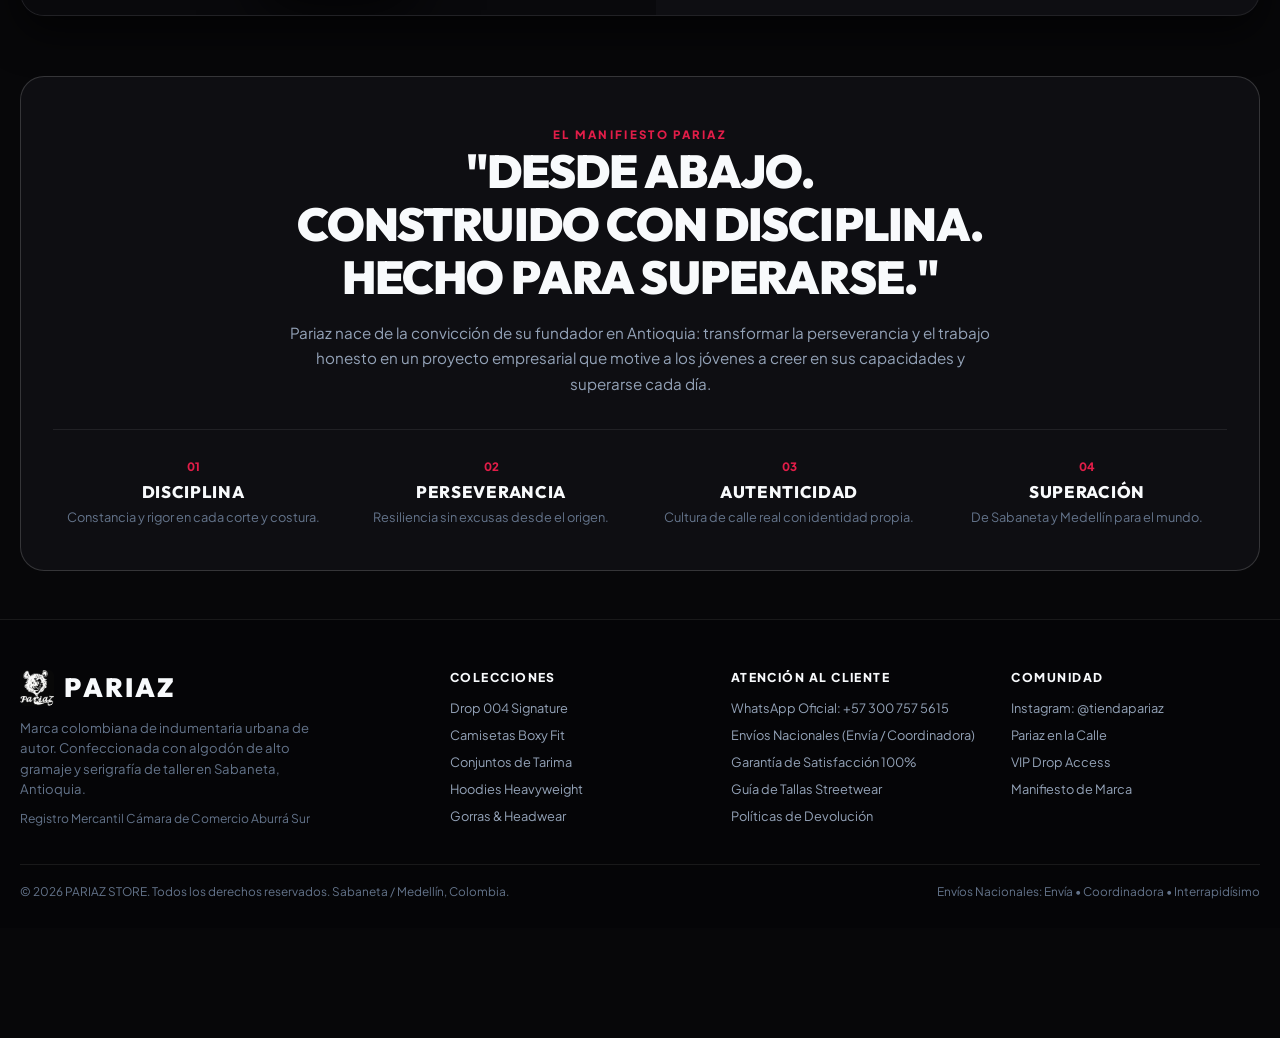
==== commit eaa1d66d: "Perf: Streamline compact buttons, refine toast banner to Apple Dynamic Island style, elevate Catalog" ====
--- a/index.html
+++ b/index.html
@@ -37,9 +37,15 @@
         <span class="app-logo-title">PARIAZ</span>
       </a>
 
+      <!-- Botón de Salto Directo a Catálogo en Cabecera -->
+      <button class="app-header-nav-btn trigger-jump-catalog" aria-label="Ir al Catálogo">
+        <span>Catálogo</span>
+        <span style="color: var(--accent-red); font-size: 0.7rem;">(23)</span>
+      </button>
+
       <!-- Search Bar con Filtro Integrado -->
       <form class="app-search-form" onsubmit="event.preventDefault();">
-        <svg viewBox="0 0 24 24" width="18" height="18" fill="none" stroke="currentColor" stroke-width="2" stroke-linecap="round" stroke-linejoin="round" style="color: var(--text-muted);">
+        <svg viewBox="0 0 24 24" width="16" height="16" fill="none" stroke="currentColor" stroke-width="2" stroke-linecap="round" stroke-linejoin="round" style="color: var(--text-muted);">
           <circle cx="11" cy="11" r="8"></circle>
           <line x1="21" y1="21" x2="16.65" y2="16.65"></line>
         </svg>
@@ -49,14 +55,14 @@
       <!-- Action Buttons -->
       <div class="app-header-actions">
         <button class="app-icon-circle-btn trigger-wishlist-modal" aria-label="Ver lista de favoritos">
-          <svg viewBox="0 0 24 24" width="19" height="19" fill="none" stroke="currentColor" stroke-width="2">
+          <svg viewBox="0 0 24 24" width="18" height="18" fill="none" stroke="currentColor" stroke-width="2">
             <path d="M20.84 4.61a5.5 5.5 0 0 0-7.78 0L12 5.67l-1.06-1.06a5.5 5.5 0 0 0-7.78 7.78l1.06 1.06L12 21.23l7.78-7.78 1.06-1.06a5.5 5.5 0 0 0 0-7.78z"></path>
           </svg>
           <span class="wishlist-count-badge" style="display: none;">0</span>
         </button>
 
         <button class="app-icon-circle-btn trigger-cart-drawer" aria-label="Abrir bolsa de compra">
-          <svg viewBox="0 0 24 24" width="19" height="19" fill="none" stroke="currentColor" stroke-width="2">
+          <svg viewBox="0 0 24 24" width="18" height="18" fill="none" stroke="currentColor" stroke-width="2">
             <path d="M6 2L3 6v14a2 2 0 0 0 2 2h14a2 2 0 0 0 2-2V6l-3-4z"></path>
             <line x1="3" y1="6" x2="21" y2="6"></line>
             <path d="M16 10a4 4 0 0 1-8 0"></path>
@@ -105,7 +111,7 @@
               SE VISTE.
             </h1>
             <p class="hero-app-desc">
-              Prendas de alto gramaje confeccionadas en Medellín para quienes construyen su propio camino desde abajo con disciplina y perseverancia.
+              Prendas de alto gramaje confeccionadas en Medellín para quienes construyen su propio camino desde abajo.
             </p>
 
             <!-- Temporizador de Escasez -->
@@ -115,9 +121,9 @@
             </div>
 
             <div>
-              <a href="#shop" class="hero-btn-pill-primary">
-                VER ÚLTIMO DROP &rarr;
-              </a>
+              <button class="hero-btn-pill-primary trigger-jump-catalog">
+                IR DIRECTO AL CATÁLOGO &darr;
+              </button>
             </div>
           </div>
         </div>
@@ -125,19 +131,54 @@
     </section>
 
     <!-- =======================================================================
-         05. SECCIÓN COMERCIAL: DE INSTAGRAM A VENTA DIRECTA
+         05. ÚLTIMO DROP & CATÁLOGO POR SILUETAS (PRIORIZADO ARRIBA)
          ======================================================================= -->
-    <section class="container" style="margin: 20px auto 50px;">
+    <section class="container" id="shop" style="margin-top: 40px;">
+      
+      <div style="display: flex; justify-content: space-between; align-items: flex-end; margin-bottom: 18px; flex-wrap: wrap; gap: 12px;">
+        <div>
+          <span style="font-size: 0.72rem; font-weight: 800; letter-spacing: 0.15em; color: var(--accent-red); text-transform: uppercase;">
+            ÚLTIMO DROP
+          </span>
+          <h2 style="font-family: var(--font-heading); font-size: 2rem; font-weight: 900; line-height: 1.1; margin-top: 3px;">
+            DROP 004 — MANOS & LUZ
+          </h2>
+        </div>
+
+        <button class="trigger-size-guide" style="font-size: 0.78rem; font-weight: 800; color: var(--text-secondary); text-decoration: underline; cursor: pointer;">
+          Ver Guía de Tallas (cm)
+        </button>
+      </div>
+
+      <!-- Category Pills -->
+      <div class="category-pills-row" role="tablist">
+        <button class="filter-tab-pill active" data-category="all" role="tab">TODAS (23)</button>
+        <button class="filter-tab-pill" data-category="camisetas" role="tab">CAMISETAS (13)</button>
+        <button class="filter-tab-pill" data-category="conjuntos" role="tab">CONJUNTOS (5)</button>
+        <button class="filter-tab-pill" data-category="buzos" role="tab">BUZOS (2)</button>
+        <button class="filter-tab-pill" data-category="gorras" role="tab">GORRAS (3)</button>
+      </div>
+
+      <!-- App Products Grid -->
+      <div class="app-products-grid" id="catalog-products-grid">
+        <!-- Renderizado por js/app.js -->
+      </div>
+    </section>
+
+    <!-- =======================================================================
+         06. SECCIÓN COMERCIAL: DE INSTAGRAM A VENTA DIRECTA
+         ======================================================================= -->
+    <section class="container" style="margin: 50px auto;">
       <div class="funnel-showcase-box">
         <div style="display: flex; justify-content: space-between; align-items: flex-end; flex-wrap: wrap; gap: 14px;">
           <div>
             <span style="font-size: 0.72rem; font-weight: 800; letter-spacing: 0.18em; color: var(--accent-red); text-transform: uppercase;">
               INFRAESTRUCTURA DE CONVERSIÓN
             </span>
-            <h2 style="font-family: var(--font-heading); font-size: 2rem; font-weight: 900; margin: 4px 0 6px;">
+            <h2 style="font-family: var(--font-heading); font-size: 1.8rem; font-weight: 900; margin: 4px 0 6px;">
               DE INSTAGRAM A COMPRA DIRECTA EN SEGUNDOS
             </h2>
-            <p style="color: var(--text-secondary); font-size: 0.88rem; max-width: 620px;">
+            <p style="color: var(--text-secondary); font-size: 0.86rem; max-width: 620px;">
               Convierte el tráfico de Reels e historias en pedidos estructurados sin perder clientes entre preguntas de chat.
             </p>
           </div>
@@ -146,45 +187,55 @@
         <div class="funnel-steps-grid">
           <div class="funnel-step-card">
             <span class="funnel-step-num">1</span>
-            <h4 class="funnel-step-title">REEL / STORY</h4>
-            <p class="funnel-step-desc">El cliente ve una prenda en Instagram.</p>
+            <div>
+              <h4 class="funnel-step-title">REEL / STORY</h4>
+              <p class="funnel-step-desc">El cliente ve una prenda en Instagram.</p>
+            </div>
           </div>
           <div class="funnel-step-card">
             <span class="funnel-step-num">2</span>
-            <h4 class="funnel-step-title">PARIAZ STORE</h4>
-            <p class="funnel-step-desc">Abre la tienda con 1 solo clic.</p>
+            <div>
+              <h4 class="funnel-step-title">PARIAZ STORE</h4>
+              <p class="funnel-step-desc">Abre la tienda con 1 solo clic.</p>
+            </div>
           </div>
           <div class="funnel-step-card">
             <span class="funnel-step-num">3</span>
-            <h4 class="funnel-step-title">ELIGE TALLA</h4>
-            <p class="funnel-step-desc">Ve medidas exactas y disponibilidad.</p>
+            <div>
+              <h4 class="funnel-step-title">ELIGE TALLA</h4>
+              <p class="funnel-step-desc">Ve medidas exactas y disponibilidad.</p>
+            </div>
           </div>
           <div class="funnel-step-card">
             <span class="funnel-step-num">4</span>
-            <h4 class="funnel-step-title">AÑADE A BOLSA</h4>
-            <p class="funnel-step-desc">Añade o combina con gorra/pantalón.</p>
+            <div>
+              <h4 class="funnel-step-title">AÑADE A BOLSA</h4>
+              <p class="funnel-step-desc">Añade o combina con gorra/pantalón.</p>
+            </div>
           </div>
           <div class="funnel-step-card">
             <span class="funnel-step-num">5</span>
-            <h4 class="funnel-step-title">WHATSAPP LISTO</h4>
-            <p class="funnel-step-desc">Mensaje con prenda, talla y subtotal.</p>
+            <div>
+              <h4 class="funnel-step-title">WHATSAPP LISTO</h4>
+              <p class="funnel-step-desc">Mensaje con prenda, talla y subtotal.</p>
+            </div>
           </div>
         </div>
       </div>
     </section>
 
     <!-- =======================================================================
-         06. PARIAZ EN LA CALLE (USADO POR ARTISTAS URBANOS)
+         07. PARIAZ EN LA CALLE (USADO POR ARTISTAS URBANOS)
          ======================================================================= -->
     <section class="container" id="shop-the-look" style="margin-top: 50px;">
       <div style="margin-bottom: 20px;">
-        <span style="font-size: 0.75rem; font-weight: 800; letter-spacing: 0.18em; color: var(--accent-red); text-transform: uppercase;">
+        <span style="font-size: 0.72rem; font-weight: 800; letter-spacing: 0.18em; color: var(--accent-red); text-transform: uppercase;">
           CULTURA URBANA
         </span>
-        <h2 style="font-family: var(--font-heading); font-size: 2.2rem; font-weight: 900; line-height: 1.1; margin-top: 4px;">
+        <h2 style="font-family: var(--font-heading); font-size: 2rem; font-weight: 900; line-height: 1.1; margin-top: 4px;">
           PARIAZ EN LA CALLE
         </h2>
-        <p style="color: var(--text-secondary); font-size: 0.9rem; margin-top: 4px;">
+        <p style="color: var(--text-secondary); font-size: 0.88rem; margin-top: 4px;">
           Usado por artistas que representan nuestra cultura urbana.
         </p>
       </div>
@@ -210,10 +261,10 @@
 
         <!-- Desglose de Prendas -->
         <div class="look-details-pane">
-          <span style="font-size: 0.75rem; font-weight: 800; letter-spacing: 0.15em; color: var(--text-muted); text-transform: uppercase;">
+          <span style="font-size: 0.72rem; font-weight: 800; letter-spacing: 0.15em; color: var(--text-muted); text-transform: uppercase;">
             OUTFIT COMPLETO DE TARIMA
           </span>
-          <h3 style="font-family: var(--font-heading); font-size: 1.8rem; font-weight: 900; margin: 8px 0 16px;" id="shop-look-title">
+          <h3 style="font-family: var(--font-heading); font-size: 1.65rem; font-weight: 900; margin: 6px 0 14px;" id="shop-look-title">
             HADES 66 — FULL DESERT SUIT
           </h3>
           
@@ -229,46 +280,11 @@
     </section>
 
     <!-- =======================================================================
-         07. ÚLTIMO DROP & CATÁLOGO POR SILUETAS
-         ======================================================================= -->
-    <section class="container" id="shop" style="margin-top: 60px;">
-      
-      <div style="display: flex; justify-content: space-between; align-items: flex-end; margin-bottom: 20px; flex-wrap: wrap; gap: 12px;">
-        <div>
-          <span style="font-size: 0.75rem; font-weight: 800; letter-spacing: 0.15em; color: var(--accent-red); text-transform: uppercase;">
-            ÚLTIMO DROP
-          </span>
-          <h2 style="font-family: var(--font-heading); font-size: 2.2rem; font-weight: 900; line-height: 1.1; margin-top: 4px;">
-            DROP 004 — MANOS & LUZ
-          </h2>
-        </div>
-
-        <button class="trigger-size-guide" style="font-size: 0.8rem; font-weight: 800; color: var(--text-secondary); text-decoration: underline; cursor: pointer;">
-          Ver Guía de Tallas (cm)
-        </button>
-      </div>
-
-      <!-- Category Pills -->
-      <div class="category-pills-row" role="tablist">
-        <button class="filter-tab-pill active" data-category="all" role="tab">TODAS LAS SILUETAS (23)</button>
-        <button class="filter-tab-pill" data-category="camisetas" role="tab">CAMISETAS (13)</button>
-        <button class="filter-tab-pill" data-category="conjuntos" role="tab">CONJUNTOS (5)</button>
-        <button class="filter-tab-pill" data-category="buzos" role="tab">BUZOS (2)</button>
-        <button class="filter-tab-pill" data-category="gorras" role="tab">GORRAS (3)</button>
-      </div>
-
-      <!-- App Products Grid -->
-      <div class="app-products-grid" id="catalog-products-grid">
-        <!-- Renderizado por js/app.js -->
-      </div>
-    </section>
-
-    <!-- =======================================================================
          08. STORYTELLING: FROM THE BOTTOM (SABANETA / MEDELLÍN)
          ======================================================================= -->
     <section class="container" id="story" style="margin-top: 60px;">
       <div class="story-manifesto-box">
-        <span style="font-size: 0.75rem; font-weight: 800; letter-spacing: 0.2em; color: var(--accent-red); text-transform: uppercase;">
+        <span style="font-size: 0.72rem; font-weight: 800; letter-spacing: 0.2em; color: var(--accent-red); text-transform: uppercase;">
           EL MANIFIESTO PARIAZ
         </span>
         <h2 class="story-quote-main">
@@ -276,7 +292,7 @@
           CONSTRUIDO CON DISCIPLINA.<br>
           HECHO PARA SUPERARSE."
         </h2>
-        <p style="color: var(--text-secondary); max-width: 720px; margin: 0 auto; line-height: 1.7; font-size: 0.98rem;">
+        <p style="color: var(--text-secondary); max-width: 720px; margin: 0 auto; line-height: 1.7; font-size: 0.95rem;">
           Pariaz nace de la convicción de su fundador en Antioquia: transformar la perseverancia y el trabajo honesto en un proyecto empresarial que motive a los jóvenes a creer en sus capacidades y superarse cada día.
         </p>
 
@@ -323,7 +339,7 @@
           <p class="footer-desc">
             Marca colombiana de indumentaria urbana de autor. Confeccionada con algodón de alto gramaje y serigrafía de taller en Sabaneta, Antioquia.
           </p>
-          <span style="font-size: 0.78rem; color: var(--text-muted);">
+          <span style="font-size: 0.76rem; color: var(--text-muted);">
             Registro Mercantil Cámara de Comercio Aburrá Sur
           </span>
         </div>
@@ -332,11 +348,11 @@
         <div>
           <h4 class="footer-col-head">COLECCIONES</h4>
           <ul class="footer-links-col">
-            <li><a href="#shop">Drop 004 Signature</a></li>
-            <li><a href="#shop">Camisetas Boxy Fit</a></li>
-            <li><a href="#shop">Conjuntos de Tarima</a></li>
-            <li><a href="#shop">Hoodies Heavyweight</a></li>
-            <li><a href="#shop">Gorras & Headwear</a></li>
+            <li><a href="#shop" class="trigger-jump-catalog">Drop 004 Signature</a></li>
+            <li><a href="#shop" class="trigger-jump-catalog">Camisetas Boxy Fit</a></li>
+            <li><a href="#shop" class="trigger-jump-catalog">Conjuntos de Tarima</a></li>
+            <li><a href="#shop" class="trigger-jump-catalog">Hoodies Heavyweight</a></li>
+            <li><a href="#shop" class="trigger-jump-catalog">Gorras & Headwear</a></li>
           </ul>
         </div>
 
@@ -373,7 +389,7 @@
   </footer>
 
   <!-- =========================================================================
-       10. FLOATING IOS BOTTOM NAVIGATION BAR
+       10. FLOATING IOS BOTTOM NAVIGATION BAR (CON BOTÓN DIRECTO AL CATÁLOGO)
        ========================================================================= -->
   <nav class="floating-bottom-nav" aria-label="Navegación principal de la app">
     <button class="bnav-item active" id="bnav-home" aria-label="Inicio">
@@ -381,9 +397,9 @@
       <span style="font-size: 0.65rem; font-weight: 700;">Home</span>
     </button>
 
-    <button class="bnav-item" id="bnav-search" aria-label="Buscar">
-      <svg viewBox="0 0 24 24" fill="none" stroke="currentColor" stroke-width="2" stroke-linecap="round" stroke-linejoin="round"><circle cx="11" cy="11" r="8"></circle><line x1="21" y1="21" x2="16.65" y2="16.65"></line></svg>
-      <span style="font-size: 0.65rem; font-weight: 700;">Buscar</span>
+    <button class="bnav-item" id="bnav-catalog" aria-label="Catálogo">
+      <svg viewBox="0 0 24 24" fill="none" stroke="currentColor" stroke-width="2" stroke-linecap="round" stroke-linejoin="round"><rect x="3" y="3" width="7" height="7"></rect><rect x="14" y="3" width="7" height="7"></rect><rect x="14" y="14" width="7" height="7"></rect><rect x="3" y="14" width="7" height="7"></rect></svg>
+      <span style="font-size: 0.65rem; font-weight: 700;">Catálogo</span>
     </button>
 
     <button class="bnav-item" id="bnav-cart" aria-label="Bolsa de compras">
@@ -409,7 +425,7 @@
       <button class="modal-back-btn" id="modal-close-btn" aria-label="Volver">
         <svg viewBox="0 0 24 24" width="18" height="18" fill="none" stroke="currentColor" stroke-width="2"><polyline points="15 18 9 12 15 6"></polyline></svg>
       </button>
-      <span style="font-size: 0.8rem; font-weight: 800; letter-spacing: 0.15em; color: var(--text-muted); text-transform: uppercase;" id="modal-product-collection">
+      <span style="font-size: 0.78rem; font-weight: 800; letter-spacing: 0.15em; color: var(--text-muted); text-transform: uppercase;" id="modal-product-collection">
         DROP 004
       </span>
       <button class="modal-wish-btn" id="modal-wishlist-toggle" aria-label="Guardar">
@@ -432,8 +448,8 @@
             Descripción de la prenda con detalles y confección premium de Medellín.
           </p>
 
-          <div style="margin-bottom: 16px;">
-            <span style="font-size: 0.72rem; font-weight: 800; letter-spacing: 0.08em; text-transform: uppercase; color: var(--text-muted);">
+          <div style="margin-bottom: 14px;">
+            <span style="font-size: 0.7rem; font-weight: 800; letter-spacing: 0.08em; text-transform: uppercase; color: var(--text-muted);">
               SELECCIONA TU TALLA:
             </span>
             <div class="size-pill-group" id="modal-size-selector"></div>
@@ -470,11 +486,11 @@
        ========================================================================= -->
   <div class="size-guide-modal" id="size-guide-modal" role="dialog" aria-modal="true">
     <div class="modal-top-bar">
-      <h3 style="font-family: var(--font-heading); font-size: 1.3rem; font-weight: 800;">GUÍA DE TALLAS // BOXY FIT 240G</h3>
-      <button id="size-guide-close-btn" style="font-size: 1.6rem; line-height: 1;">&times;</button>
-    </div>
-    <div style="padding: 24px;">
-      <p style="font-size: 0.88rem; color: var(--text-secondary); margin-bottom: 16px;">
+      <h3 style="font-family: var(--font-heading); font-size: 1.25rem; font-weight: 800;">GUÍA DE TALLAS // BOXY FIT 240G</h3>
+      <button id="size-guide-close-btn" style="font-size: 1.5rem; line-height: 1;">&times;</button>
+    </div>
+    <div style="padding: 20px;">
+      <p style="font-size: 0.85rem; color: var(--text-secondary); margin-bottom: 14px;">
         Nuestras camisetas tienen un corte streetwear holgado con caída pesada. Si buscas un fit regular, pide una talla menos.
       </p>
       <table class="size-table">
@@ -510,7 +526,7 @@
         <img src="assets/brand/logo.jpeg" alt="Artist" class="story-author-img" id="story-artist-avatar">
         <div>
           <span class="story-author-name" id="story-artist-name">Kris R</span>
-          <span style="font-size: 0.68rem; color: #10b981; display: block;">En Vivo</span>
+          <span style="font-size: 0.65rem; color: #10b981; display: block;">En Vivo</span>
         </div>
       </div>
       <button class="story-close-btn" onclick="document.getElementById('modal-backdrop-overlay').click();">&times;</button>
@@ -531,20 +547,20 @@
        14. WISHLIST MODAL
        ========================================================================= -->
   <div class="wishlist-modal" id="wishlist-modal" role="dialog" aria-modal="true">
-    <div style="display: flex; justify-content: space-between; align-items: center; margin-bottom: 16px;">
-      <h3 style="font-family: var(--font-heading); font-size: 1.4rem; font-weight: 800;">TUS GUARDADOS</h3>
-      <button id="wishlist-close-btn" style="font-size: 1.6rem; line-height: 1;">&times;</button>
+    <div style="display: flex; justify-content: space-between; align-items: center; margin-bottom: 14px;">
+      <h3 style="font-family: var(--font-heading); font-size: 1.3rem; font-weight: 800;">TUS GUARDADOS</h3>
+      <button id="wishlist-close-btn" style="font-size: 1.5rem; line-height: 1;">&times;</button>
     </div>
     <div class="wishlist-items-container" id="wishlist-items-container"></div>
   </div>
 
   <!-- =========================================================================
-       15. MULTI-STEP CHECKOUT MODAL
+       15. MULTI-STEP CHECKOUT MODAL (CON BOTONES COMPACTOS DE ALTO IMPACTO)
        ========================================================================= -->
   <div class="checkout-flow-modal" id="checkout-flow-modal" role="dialog" aria-modal="true">
     <div class="checkout-stepper-header">
-      <h3 style="font-family: var(--font-heading); font-size: 1.3rem; font-weight: 800;">FINALIZAR COMPRA</h3>
-      <button id="checkout-flow-close-btn" style="font-size: 1.6rem; line-height: 1;">&times;</button>
+      <h3 style="font-family: var(--font-heading); font-size: 1.25rem; font-weight: 800;">FINALIZAR COMPRA</h3>
+      <button id="checkout-flow-close-btn" style="font-size: 1.5rem; line-height: 1;">&times;</button>
     </div>
 
     <!-- Step 1: Resumen de Carrito -->
@@ -594,7 +610,7 @@
           <input type="tel" class="checkout-form-input" id="checkout-input-phone" placeholder="Ej: 310 123 4567">
         </div>
 
-        <div class="checkout-actions-row" style="margin-top: 20px;">
+        <div class="checkout-actions-row" style="margin-top: 16px;">
           <button type="button" class="filter-tab-pill" id="btn-back-step-1">&larr; Volver</button>
           <button type="button" class="hero-btn-pill-primary" id="btn-goto-step-3" style="flex-grow: 1; justify-content: center;">
             MÉTODO DE PAGO &rarr;
@@ -603,18 +619,18 @@
       </form>
     </div>
 
-    <!-- Step 3: Método de Pago -->
+    <!-- Step 3: Método de Pago (Botones estilizados) -->
     <div id="checkout-step-3" style="display: none;">
-      <p style="font-size: 0.88rem; color: var(--text-secondary); margin-bottom: 18px;">
+      <p style="font-size: 0.85rem; color: var(--text-secondary); margin-bottom: 14px;">
         Selecciona tu método de confirmación preferido:
       </p>
 
-      <div style="display: flex; flex-direction: column; gap: 10px; margin-bottom: 20px;">
-        <button class="btn-wa-inquiry-pill" id="btn-finish-whatsapp-pay" style="padding: 14px;">
+      <div style="display: flex; flex-direction: column; gap: 8px; margin-bottom: 16px;">
+        <button class="btn-wa-inquiry-pill" id="btn-finish-whatsapp-pay" style="padding: 12px 16px;">
           <span>Confirmar y Pedir por WhatsApp</span>
         </button>
 
-        <button class="hero-btn-pill-primary" id="btn-finish-online-pay" style="padding: 14px; justify-content: center; background: #fff; color: #000;">
+        <button class="hero-btn-pill-primary" id="btn-finish-online-pay" style="padding: 12px 16px; justify-content: center; background: #fff; color: #000;">
           <span>Pago en Línea (Wompi / PSE / Tarjetas)</span>
         </button>
       </div>
@@ -630,8 +646,8 @@
   
   <aside class="cart-drawer" id="cart-drawer" aria-label="Bolsa de compras">
     <div class="cart-drawer-header">
-      <h3 style="font-family: var(--font-heading); font-size: 1.3rem; font-weight: 800;">TU BOLSA</h3>
-      <button id="cart-close-btn" style="font-size: 1.6rem; line-height: 1;">&times;</button>
+      <h3 style="font-family: var(--font-heading); font-size: 1.25rem; font-weight: 800;">TU BOLSA</h3>
+      <button id="cart-close-btn" style="font-size: 1.5rem; line-height: 1;">&times;</button>
     </div>
 
     <div class="free-shipping-box">
@@ -643,8 +659,8 @@
 
     <div class="cart-drawer-body">
       <div class="cart-empty-state" id="cart-empty-state">
-        <p style="font-weight: 700; font-size: 1.1rem; margin-bottom: 4px;">Tu bolsa está vacía</p>
-        <p style="font-size: 0.85rem; color: var(--text-muted);">Explora el catálogo oficial de Pariaz y agrega tus prendas.</p>
+        <p style="font-weight: 700; font-size: 1.05rem; margin-bottom: 4px;">Tu bolsa está vacía</p>
+        <p style="font-size: 0.82rem; color: var(--text-muted);">Explora el catálogo oficial de Pariaz y agrega tus prendas.</p>
       </div>
 
       <div class="cart-items-list" id="cart-items-list"></div>
@@ -652,22 +668,22 @@
 
     <div class="cart-drawer-footer" id="cart-drawer-footer" style="display: none;">
       <div class="cart-subtotal-row">
-        <span style="font-size: 0.82rem; color: var(--text-secondary); text-transform: uppercase; font-weight: 700;">Subtotal:</span>
+        <span style="font-size: 0.8rem; color: var(--text-secondary); text-transform: uppercase; font-weight: 700;">Subtotal:</span>
         <span class="cart-subtotal-val" id="cart-subtotal-val">$0 COP</span>
       </div>
 
-      <div style="display: flex; flex-direction: column; gap: 10px;">
-        <button class="btn-wa-inquiry-pill" id="btn-checkout-whatsapp" style="padding: 15px;">
+      <div style="display: flex; flex-direction: column; gap: 8px;">
+        <button class="btn-wa-inquiry-pill" id="btn-checkout-whatsapp" style="padding: 13px;">
           <span>COMPRAR POR WHATSAPP &rarr;</span>
         </button>
-        <button class="btn-add-to-bag-pill trigger-checkout-modal" style="width: 100%; text-align: center; background: transparent; border: 1px solid var(--border-medium); color: #fff;">
+        <button class="btn-add-to-bag-pill trigger-checkout-modal" style="width: 100%; text-align: center; background: transparent; border: 1px solid var(--border-medium); color: #fff; padding: 11px;">
           FINALIZAR CON DIRECCIÓN
         </button>
       </div>
     </div>
   </aside>
 
-  <!-- Toast -->
+  <!-- Toast (Dynamic Island Style) -->
   <div class="pariaz-toast" id="pariaz-toast"></div>
 
   <!-- Core Script -->
--- a/css/styles.css
+++ b/css/styles.css
@@ -36,9 +36,9 @@
   --font-body: 'Plus Jakarta Sans', -apple-system, sans-serif;
 
   --radius-xs: 6px;
-  --radius-sm: 12px;
-  --radius-md: 20px;
-  --radius-lg: 28px;
+  --radius-sm: 10px;
+  --radius-md: 16px;
+  --radius-lg: 24px;
   --radius-pill: 100px;
 
   --shadow-card: 0 16px 40px rgba(0, 0, 0, 0.6);
@@ -144,7 +144,7 @@
   display: flex;
   align-items: center;
   justify-content: space-between;
-  gap: 18px;
+  gap: 16px;
 }
 
 .app-logo-box {
@@ -173,15 +173,36 @@
   line-height: 1;
 }
 
+.app-header-nav-btn {
+  display: inline-flex;
+  align-items: center;
+  gap: 6px;
+  background-color: rgba(255, 255, 255, 0.06);
+  border: 1px solid var(--border-medium);
+  padding: 7px 14px;
+  border-radius: var(--radius-pill);
+  font-size: 0.76rem;
+  font-weight: 800;
+  letter-spacing: 0.06em;
+  text-transform: uppercase;
+  color: var(--text-primary);
+  transition: all var(--transition-fast);
+}
+
+.app-header-nav-btn:hover {
+  background-color: var(--text-primary);
+  color: #000;
+}
+
 .app-search-form {
   flex-grow: 1;
-  max-width: 480px;
+  max-width: 420px;
   display: flex;
   align-items: center;
   background-color: var(--bg-input);
   border: 1px solid var(--border-medium);
   border-radius: var(--radius-pill);
-  padding: 8px 16px;
+  padding: 7px 14px;
   transition: all var(--transition-fast);
 }
 
@@ -192,8 +213,8 @@
 
 .app-search-input {
   flex-grow: 1;
-  font-size: 0.85rem;
-  margin-left: 10px;
+  font-size: 0.82rem;
+  margin-left: 8px;
 }
 
 .app-search-input::placeholder {
@@ -207,8 +228,8 @@
 }
 
 .app-icon-circle-btn {
-  width: 40px;
-  height: 40px;
+  width: 38px;
+  height: 38px;
   border-radius: 50%;
   background-color: var(--bg-surface);
   border: 1px solid var(--border-subtle);
@@ -231,22 +252,15 @@
   right: -3px;
   background-color: var(--accent-red);
   color: #fff;
-  font-size: 0.68rem;
-  font-weight: 800;
-  min-width: 18px;
-  height: 18px;
+  font-size: 0.65rem;
+  font-weight: 800;
+  min-width: 17px;
+  height: 17px;
   border-radius: 50%;
   display: flex;
   align-items: center;
   justify-content: center;
   padding: 0 2px;
-  animation: badgePop 0.3s cubic-bezier(0.16, 1, 0.3, 1);
-}
-
-@keyframes badgePop {
-  0% { transform: scale(0); }
-  80% { transform: scale(1.2); }
-  100% { transform: scale(1); }
 }
 
 /* --------------------------------------------------------------------------
@@ -275,7 +289,7 @@
   display: flex;
   flex-direction: column;
   align-items: center;
-  gap: 6px;
+  gap: 5px;
   flex-shrink: 0;
   cursor: pointer;
   transition: transform var(--transition-fast);
@@ -286,10 +300,10 @@
 }
 
 .story-avatar-ring {
-  width: 62px;
-  height: 62px;
+  width: 60px;
+  height: 60px;
   border-radius: 50%;
-  padding: 2.5px;
+  padding: 2px;
   background: linear-gradient(135deg, #e11d48, #d97706, #38bdf8);
   display: flex;
   align-items: center;
@@ -306,7 +320,7 @@
 }
 
 .story-avatar-name {
-  font-size: 0.73rem;
+  font-size: 0.72rem;
   font-weight: 700;
   color: var(--text-secondary);
 }
@@ -315,7 +329,7 @@
    04. HERO SECTION — ATMOSPHERIC STORE BANNER + RESPONSIVE TYPOGRAPHY
    -------------------------------------------------------------------------- */
 .hero-app-section {
-  padding: 20px 0 32px;
+  padding: 18px 0 28px;
 }
 
 .hero-store-stage {
@@ -323,7 +337,7 @@
   border-radius: var(--radius-lg);
   overflow: hidden;
   border: 1px solid var(--border-medium);
-  min-height: 520px;
+  min-height: 480px;
   display: flex;
   align-items: center;
   box-shadow: var(--shadow-card);
@@ -360,8 +374,8 @@
 .hero-store-content {
   position: relative;
   z-index: 5;
-  padding: 50px 44px;
-  max-width: 660px;
+  padding: 44px 40px;
+  max-width: 640px;
 }
 
 .hero-pill-badge {
@@ -371,13 +385,13 @@
   background-color: rgba(225, 29, 72, 0.22);
   border: 1px solid rgba(225, 29, 72, 0.5);
   color: #ff4d6d;
-  font-size: 0.74rem;
+  font-size: 0.72rem;
   font-weight: 800;
   letter-spacing: 0.12em;
   text-transform: uppercase;
-  padding: 5px 14px;
+  padding: 4px 12px;
   border-radius: var(--radius-pill);
-  margin-bottom: 14px;
+  margin-bottom: 12px;
   backdrop-filter: blur(10px);
   animation: pulseGlow 2.5s infinite;
 }
@@ -389,21 +403,21 @@
 
 .hero-app-title {
   font-family: var(--font-heading);
-  font-size: clamp(2.4rem, 5vw, 4.4rem);
+  font-size: clamp(2.2rem, 4.8vw, 4.2rem);
   font-weight: 900;
   line-height: 0.98;
   letter-spacing: -0.03em;
   text-transform: uppercase;
-  margin-bottom: 14px;
+  margin-bottom: 12px;
   text-shadow: 0 4px 20px rgba(0, 0, 0, 0.8);
 }
 
 .hero-app-desc {
-  font-size: 1.02rem;
+  font-size: 0.98rem;
   color: #cbd5e1;
-  line-height: 1.55;
-  margin-bottom: 20px;
-  max-width: 520px;
+  line-height: 1.5;
+  margin-bottom: 18px;
+  max-width: 500px;
   text-shadow: 0 2px 10px rgba(0, 0, 0, 0.7);
 }
 
@@ -412,15 +426,15 @@
   backdrop-filter: blur(16px);
   border: 1px solid var(--border-medium);
   border-radius: var(--radius-sm);
-  padding: 10px 18px;
+  padding: 9px 16px;
   display: inline-flex;
   flex-direction: column;
   gap: 4px;
-  margin-bottom: 22px;
+  margin-bottom: 20px;
 }
 
 .hero-countdown-label {
-  font-size: 0.68rem;
+  font-size: 0.65rem;
   font-weight: 800;
   letter-spacing: 0.12em;
   color: var(--text-muted);
@@ -429,7 +443,7 @@
 
 .hero-countdown-val {
   font-family: var(--font-heading);
-  font-size: 1.3rem;
+  font-size: 1.25rem;
   font-weight: 900;
   color: var(--accent-red);
   letter-spacing: 0.08em;
@@ -438,21 +452,21 @@
 .hero-btn-pill-primary {
   display: inline-flex;
   align-items: center;
-  gap: 10px;
+  gap: 8px;
   background-color: var(--text-primary);
   color: #000;
-  font-size: 0.92rem;
+  font-size: 0.88rem;
   font-weight: 800;
   letter-spacing: 0.04em;
-  padding: 15px 36px;
+  padding: 13px 30px;
   border-radius: var(--radius-pill);
-  transition: transform var(--transition-fast), box-shadow var(--transition-fast), background-color var(--transition-fast);
-  box-shadow: 0 10px 30px rgba(255, 255, 255, 0.18);
+  transition: transform var(--transition-fast), box-shadow var(--transition-fast);
+  box-shadow: 0 10px 24px rgba(255, 255, 255, 0.18);
 }
 
 .hero-btn-pill-primary:hover {
   transform: translateY(-2px) scale(1.02);
-  box-shadow: 0 15px 40px rgba(255, 255, 255, 0.3);
+  box-shadow: 0 14px 34px rgba(255, 255, 255, 0.28);
   background-color: #fff;
 }
 
@@ -463,22 +477,22 @@
   background: linear-gradient(135deg, #101016 0%, #0d0d12 100%);
   border: 1px solid var(--border-medium);
   border-radius: var(--radius-lg);
-  padding: 32px 36px;
+  padding: 28px 32px;
   box-shadow: var(--shadow-card);
 }
 
 .funnel-steps-grid {
   display: grid;
   grid-template-columns: repeat(5, 1fr);
-  gap: 12px;
-  margin-top: 20px;
+  gap: 10px;
+  margin-top: 18px;
 }
 
 .funnel-step-card {
   background-color: var(--bg-card);
   border: 1px solid var(--border-subtle);
   border-radius: var(--radius-sm);
-  padding: 16px 12px;
+  padding: 14px 10px;
   text-align: center;
   position: relative;
   display: flex;
@@ -488,37 +502,37 @@
 }
 
 .funnel-step-card:hover {
-  transform: translateY(-3px);
+  transform: translateY(-2px);
   border-color: var(--border-strong);
 }
 
 .funnel-step-num {
-  width: 28px;
-  height: 28px;
+  width: 26px;
+  height: 26px;
   border-radius: 50%;
   background-color: var(--accent-red);
   color: #fff;
-  font-size: 0.75rem;
+  font-size: 0.72rem;
   font-weight: 900;
   display: flex;
   align-items: center;
   justify-content: center;
-  margin-bottom: 8px;
+  margin-bottom: 6px;
   box-shadow: 0 0 10px var(--accent-red-glow);
 }
 
 .funnel-step-title {
   font-family: var(--font-heading);
-  font-size: 0.88rem;
+  font-size: 0.84rem;
   font-weight: 800;
   color: var(--text-primary);
-  margin-bottom: 4px;
+  margin-bottom: 2px;
 }
 
 .funnel-step-desc {
-  font-size: 0.74rem;
+  font-size: 0.72rem;
   color: var(--text-muted);
-  line-height: 1.35;
+  line-height: 1.3;
 }
 
 /* --------------------------------------------------------------------------
@@ -530,7 +544,7 @@
   border-bottom: 1px solid var(--border-subtle);
   overflow: hidden;
   white-space: nowrap;
-  padding: 12px 0;
+  padding: 10px 0;
   display: flex;
 }
 
@@ -538,7 +552,7 @@
   display: inline-flex;
   gap: 36px;
   animation: ticker-scroll 24s linear infinite;
-  font-size: 0.8rem;
+  font-size: 0.78rem;
   font-weight: 800;
   letter-spacing: 0.18em;
   text-transform: uppercase;
@@ -555,11 +569,11 @@
    -------------------------------------------------------------------------- */
 .category-pills-row {
   display: flex;
-  gap: 10px;
+  gap: 8px;
   overflow-x: auto;
   scrollbar-width: none;
-  padding-bottom: 10px;
-  margin-bottom: 24px;
+  padding-bottom: 8px;
+  margin-bottom: 20px;
 }
 
 .category-pills-row::-webkit-scrollbar {
@@ -571,9 +585,9 @@
   align-items: center;
   background-color: var(--bg-surface);
   border: 1px solid var(--border-subtle);
-  padding: 9px 18px;
+  padding: 8px 16px;
   border-radius: var(--radius-pill);
-  font-size: 0.8rem;
+  font-size: 0.78rem;
   font-weight: 700;
   letter-spacing: 0.04em;
   text-transform: uppercase;
@@ -591,7 +605,6 @@
   background-color: var(--text-primary);
   color: #000;
   border-color: var(--text-primary);
-  box-shadow: 0 4px 14px rgba(255, 255, 255, 0.15);
 }
 
 /* --------------------------------------------------------------------------
@@ -600,7 +613,7 @@
 .app-products-grid {
   display: grid;
   grid-template-columns: repeat(auto-fill, minmax(260px, 1fr));
-  gap: 20px;
+  gap: 18px;
 }
 
 .app-product-card {
@@ -651,21 +664,21 @@
   left: 10px;
   background-color: var(--accent-red);
   color: #fff;
-  font-size: 0.65rem;
+  font-size: 0.62rem;
   font-weight: 800;
   letter-spacing: 0.08em;
-  padding: 4px 8px;
+  padding: 3px 7px;
   border-radius: var(--radius-xs);
   z-index: 10;
-  box-shadow: 0 0 10px var(--accent-red-glow);
+  box-shadow: 0 0 8px var(--accent-red-glow);
 }
 
 .app-wishlist-heart-btn {
   position: absolute;
   top: 10px;
   right: 10px;
-  width: 36px;
-  height: 36px;
+  width: 34px;
+  height: 34px;
   border-radius: 50%;
   background-color: rgba(16, 16, 22, 0.85);
   backdrop-filter: blur(8px);
@@ -693,11 +706,11 @@
   display: flex;
   justify-content: space-between;
   align-items: center;
-  margin-bottom: 6px;
+  margin-bottom: 4px;
 }
 
 .app-card-collection {
-  font-size: 0.7rem;
+  font-size: 0.68rem;
   font-weight: 800;
   letter-spacing: 0.08em;
   text-transform: uppercase;
@@ -706,11 +719,11 @@
 
 .app-card-title {
   font-family: var(--font-heading);
-  font-size: 1.05rem;
+  font-size: 1.02rem;
   font-weight: 700;
   line-height: 1.3;
   color: var(--text-primary);
-  margin-bottom: 14px;
+  margin-bottom: 12px;
   cursor: pointer;
 }
 
@@ -723,7 +736,7 @@
   justify-content: space-between;
   align-items: center;
   border-top: 1px solid var(--border-subtle);
-  padding-top: 12px;
+  padding-top: 10px;
 }
 
 .app-card-pricing {
@@ -732,28 +745,27 @@
 }
 
 .product-price-current {
-  font-size: 1.2rem;
+  font-size: 1.18rem;
   font-weight: 800;
   color: var(--text-primary);
 }
 
 .app-card-quick-add-btn {
-  width: 38px;
-  height: 38px;
+  width: 36px;
+  height: 36px;
   border-radius: 50%;
   background-color: var(--text-primary);
   color: #000;
   display: flex;
   align-items: center;
   justify-content: center;
-  font-size: 1.2rem;
-  font-weight: 800;
-  transition: transform var(--transition-fast), background-color var(--transition-fast);
+  font-size: 1.15rem;
+  font-weight: 800;
+  transition: transform var(--transition-fast);
 }
 
 .app-card-quick-add-btn:hover {
-  transform: scale(1.15);
-  background-color: #fff;
+  transform: scale(1.12);
 }
 
 /* --------------------------------------------------------------------------
@@ -761,14 +773,14 @@
    -------------------------------------------------------------------------- */
 .shop-look-tabs-row {
   display: flex;
-  gap: 10px;
-  margin-bottom: 18px;
+  gap: 8px;
+  margin-bottom: 16px;
   flex-wrap: wrap;
 }
 
 .look-tab-btn {
-  padding: 9px 18px;
-  font-size: 0.8rem;
+  padding: 8px 16px;
+  font-size: 0.78rem;
   font-weight: 700;
   letter-spacing: 0.04em;
   text-transform: uppercase;
@@ -793,7 +805,7 @@
 .shop-look-container {
   display: grid;
   grid-template-columns: 1.05fr 0.95fr;
-  gap: 30px;
+  gap: 28px;
   background-color: var(--bg-surface);
   border: 1px solid var(--border-subtle);
   border-radius: var(--radius-lg);
@@ -803,8 +815,8 @@
 
 .look-media-frame {
   position: relative;
-  height: 460px;
-  max-height: 460px;
+  height: 440px;
+  max-height: 440px;
   background-color: #09090c;
   display: flex;
   align-items: center;
@@ -814,7 +826,7 @@
 }
 
 .shop-look-bg-img {
-  max-height: 420px;
+  max-height: 400px;
   width: auto;
   max-width: 100%;
   object-fit: contain;
@@ -830,19 +842,19 @@
 
 .look-hotspot-dot {
   position: absolute;
-  width: 28px;
-  height: 28px;
+  width: 26px;
+  height: 26px;
   background-color: var(--accent-red);
   color: #fff;
   border-radius: 50%;
   display: flex;
   align-items: center;
   justify-content: center;
-  font-size: 0.8rem;
+  font-size: 0.75rem;
   font-weight: 800;
   cursor: pointer;
   pointer-events: auto;
-  box-shadow: 0 0 0 5px rgba(225, 29, 72, 0.3);
+  box-shadow: 0 0 0 4px rgba(225, 29, 72, 0.3);
   transition: transform var(--transition-fast);
   z-index: 25;
 }
@@ -859,8 +871,8 @@
   background-color: rgba(7, 7, 9, 0.95);
   border: 1px solid var(--border-strong);
   color: #fff;
-  padding: 6px 12px;
-  font-size: 0.75rem;
+  padding: 5px 10px;
+  font-size: 0.72rem;
   font-weight: 700;
   white-space: nowrap;
   border-radius: var(--radius-xs);
@@ -876,7 +888,7 @@
 }
 
 .look-details-pane {
-  padding: 32px;
+  padding: 28px;
   display: flex;
   flex-direction: column;
   justify-content: center;
@@ -885,15 +897,15 @@
 .look-items-list {
   display: flex;
   flex-direction: column;
-  gap: 10px;
-  margin: 18px 0 24px;
+  gap: 8px;
+  margin: 16px 0 20px;
 }
 
 .look-item-entry {
   display: flex;
   justify-content: space-between;
   align-items: center;
-  padding: 12px 16px;
+  padding: 10px 14px;
   background-color: var(--bg-card);
   border: 1px solid var(--border-subtle);
   border-radius: var(--radius-sm);
@@ -901,7 +913,7 @@
 
 .look-item-title {
   font-weight: 700;
-  font-size: 0.88rem;
+  font-size: 0.85rem;
 }
 
 .look-item-price {
@@ -916,28 +928,28 @@
   background-color: var(--bg-surface);
   border: 1px solid var(--border-medium);
   border-radius: var(--radius-lg);
-  padding: 50px 36px;
+  padding: 44px 32px;
   text-align: center;
 }
 
 .story-quote-main {
   font-family: var(--font-heading);
-  font-size: clamp(1.8rem, 3.8vw, 3.2rem);
+  font-size: clamp(1.7rem, 3.6vw, 3rem);
   font-weight: 900;
   line-height: 1.15;
   letter-spacing: -0.02em;
   text-transform: uppercase;
   color: var(--text-primary);
-  margin-bottom: 18px;
+  margin-bottom: 16px;
 }
 
 .story-pillars-grid {
   display: grid;
   grid-template-columns: repeat(4, 1fr);
-  gap: 20px;
-  margin-top: 36px;
+  gap: 18px;
+  margin-top: 32px;
   border-top: 1px solid var(--border-subtle);
-  padding-top: 32px;
+  padding-top: 28px;
   text-align: center;
 }
 
@@ -948,16 +960,16 @@
 }
 
 .pillar-num {
-  font-size: 0.75rem;
+  font-size: 0.72rem;
   font-weight: 800;
   color: var(--accent-red);
   display: inline-block;
-  margin-bottom: 6px;
+  margin-bottom: 4px;
 }
 
 .pillar-title {
   font-family: var(--font-heading);
-  font-size: 1.1rem;
+  font-size: 1.05rem;
   font-weight: 800;
   letter-spacing: 0.04em;
   color: var(--text-primary);
@@ -965,13 +977,13 @@
 }
 
 .pillar-text {
-  font-size: 0.82rem;
+  font-size: 0.8rem;
   color: var(--text-muted);
-  line-height: 1.45;
+  line-height: 1.4;
 }
 
 /* --------------------------------------------------------------------------
-   11. MODALES
+   11. MODALES & COMPACT BUTTONS
    -------------------------------------------------------------------------- */
 .modal-backdrop-overlay {
   position: fixed;
@@ -1001,7 +1013,7 @@
   left: 50%;
   transform: translate(-50%, -50%) scale(0.96);
   width: 92%;
-  max-width: 860px;
+  max-width: 840px;
   max-height: 90vh;
   background-color: #101015;
   border: 1px solid var(--border-medium);
@@ -1025,8 +1037,8 @@
 
 .checkout-flow-modal,
 .wishlist-modal {
-  max-width: 540px;
-  padding: 26px;
+  max-width: 460px;
+  padding: 24px;
 }
 
 .story-viewer-modal {
@@ -1040,20 +1052,19 @@
   display: flex;
   justify-content: space-between;
   align-items: center;
-  padding: 16px 22px;
+  padding: 14px 20px;
   border-bottom: 1px solid var(--border-subtle);
 }
 
 .modal-back-btn, .modal-wish-btn {
-  width: 38px;
-  height: 38px;
+  width: 36px;
+  height: 36px;
   border-radius: 50%;
   background-color: var(--bg-surface);
   border: 1px solid var(--border-subtle);
   display: flex;
   align-items: center;
   justify-content: center;
-  transition: transform var(--transition-fast);
 }
 
 .modal-screen-grid {
@@ -1063,7 +1074,7 @@
 
 .modal-product-visual-pane {
   background-color: #09090c;
-  padding: 28px;
+  padding: 24px;
   display: flex;
   align-items: center;
   justify-content: center;
@@ -1071,14 +1082,14 @@
 }
 
 .modal-hero-img {
-  max-height: 320px;
+  max-height: 300px;
   width: auto;
   object-fit: contain;
   filter: drop-shadow(0 15px 30px rgba(0,0,0,0.8));
 }
 
 .modal-product-info-pane {
-  padding: 24px 28px;
+  padding: 22px 24px;
   display: flex;
   flex-direction: column;
   justify-content: space-between;
@@ -1086,42 +1097,42 @@
 
 .modal-product-name {
   font-family: var(--font-heading);
-  font-size: 1.55rem;
+  font-size: 1.45rem;
   font-weight: 800;
   line-height: 1.2;
-  margin-bottom: 8px;
+  margin-bottom: 6px;
 }
 
 .modal-price-block {
   display: flex;
   align-items: baseline;
-  gap: 10px;
-  margin-bottom: 14px;
+  gap: 8px;
+  margin-bottom: 12px;
 }
 
 .modal-price-val {
-  font-size: 1.55rem;
+  font-size: 1.45rem;
   font-weight: 800;
   color: var(--text-primary);
 }
 
 .modal-product-desc {
-  font-size: 0.88rem;
+  font-size: 0.86rem;
   color: var(--text-secondary);
-  line-height: 1.55;
-  margin-bottom: 14px;
+  line-height: 1.5;
+  margin-bottom: 12px;
 }
 
 .size-pill-group {
   display: flex;
-  gap: 8px;
-  margin-top: 8px;
+  gap: 6px;
+  margin-top: 6px;
   flex-wrap: wrap;
 }
 
 .size-pill-btn {
-  padding: 8px 16px;
-  font-size: 0.82rem;
+  padding: 6px 14px;
+  font-size: 0.78rem;
   font-weight: 700;
   background-color: var(--bg-card);
   border: 1px solid var(--border-medium);
@@ -1138,14 +1149,14 @@
 .modal-bottom-actions {
   display: flex;
   flex-direction: column;
-  gap: 10px;
+  gap: 8px;
   border-top: 1px solid var(--border-subtle);
-  padding-top: 16px;
+  padding-top: 14px;
 }
 
 .modal-btn-row {
   display: flex;
-  gap: 10px;
+  gap: 8px;
 }
 
 .modal-stepper-box {
@@ -1154,98 +1165,92 @@
   background-color: var(--bg-card);
   border: 1px solid var(--border-medium);
   border-radius: var(--radius-pill);
-  padding: 4px 10px;
+  padding: 3px 8px;
 }
 
 .modal-stepper-btn {
-  font-size: 1.1rem;
+  font-size: 1rem;
   font-weight: 700;
   padding: 2px 6px;
 }
 
 .modal-stepper-val {
-  padding: 0 8px;
-  font-weight: 800;
-}
-
+  padding: 0 6px;
+  font-weight: 800;
+  font-size: 0.85rem;
+}
+
+/* Compact Premium Action Buttons */
 .btn-add-to-bag-pill {
   flex-grow: 1;
   background-color: var(--text-primary);
   color: #000;
-  font-size: 0.88rem;
+  font-size: 0.84rem;
   font-weight: 800;
   display: flex;
   align-items: center;
   justify-content: center;
-  gap: 8px;
+  gap: 6px;
   border-radius: var(--radius-pill);
-  padding: 14px 20px;
+  padding: 12px 18px;
+  transition: all var(--transition-fast);
+}
+
+.btn-add-to-bag-pill:hover {
+  background-color: #fff;
+  transform: translateY(-1px);
 }
 
 .btn-wa-inquiry-pill {
   width: 100%;
   background-color: var(--accent-whatsapp);
   color: #fff;
-  font-size: 0.88rem;
+  font-size: 0.84rem;
   font-weight: 800;
   display: flex;
   align-items: center;
   justify-content: center;
-  gap: 8px;
+  gap: 6px;
   border-radius: var(--radius-pill);
-  padding: 13px;
-}
-
-/* Guía de Tallas */
-.size-table {
-  width: 100%;
-  border-collapse: collapse;
-  margin: 18px 0;
-  font-size: 0.84rem;
-}
-
-.size-table th, .size-table td {
-  padding: 9px 12px;
-  border: 1px solid var(--border-subtle);
-  text-align: center;
-}
-
-.size-table th {
-  background-color: var(--bg-card);
-  font-weight: 800;
-  color: var(--text-primary);
-}
-
-/* Checkout */
+  padding: 12px;
+  transition: all var(--transition-fast);
+}
+
+.btn-wa-inquiry-pill:hover {
+  background-color: var(--accent-whatsapp-hover);
+  transform: translateY(-1px);
+}
+
+/* Checkout Compact Styling */
 .checkout-stepper-header {
   display: flex;
   justify-content: space-between;
   align-items: center;
-  margin-bottom: 18px;
+  margin-bottom: 16px;
   border-bottom: 1px solid var(--border-subtle);
-  padding-bottom: 12px;
+  padding-bottom: 10px;
 }
 
 .checkout-form-group {
-  margin-bottom: 12px;
+  margin-bottom: 10px;
 }
 
 .checkout-form-label {
   display: block;
-  font-size: 0.72rem;
+  font-size: 0.7rem;
   font-weight: 700;
   letter-spacing: 0.08em;
   text-transform: uppercase;
   color: var(--text-muted);
-  margin-bottom: 5px;
+  margin-bottom: 4px;
 }
 
 .checkout-form-input {
   width: 100%;
   background-color: var(--bg-card);
   border: 1px solid var(--border-medium);
-  padding: 11px 14px;
-  font-size: 0.86rem;
+  padding: 10px 12px;
+  font-size: 0.84rem;
   border-radius: var(--radius-sm);
 }
 
@@ -1253,30 +1258,30 @@
   background-color: var(--bg-card);
   border: 1px solid var(--border-subtle);
   border-radius: var(--radius-sm);
-  padding: 14px;
-  margin-bottom: 18px;
+  padding: 12px 14px;
+  margin-bottom: 16px;
 }
 
 .checkout-summary-row {
   display: flex;
   justify-content: space-between;
-  font-size: 0.84rem;
-  margin-bottom: 6px;
+  font-size: 0.82rem;
+  margin-bottom: 5px;
   color: var(--text-secondary);
 }
 
 .checkout-summary-row.total-row {
   border-top: 1px solid var(--border-subtle);
-  padding-top: 10px;
-  margin-top: 10px;
-  font-size: 1.15rem;
+  padding-top: 8px;
+  margin-top: 8px;
+  font-size: 1.1rem;
   font-weight: 800;
   color: var(--text-primary);
 }
 
 .checkout-actions-row {
   display: flex;
-  gap: 10px;
+  gap: 8px;
 }
 
 /* --------------------------------------------------------------------------
@@ -1319,7 +1324,7 @@
 }
 
 .cart-drawer-header {
-  padding: 18px 20px;
+  padding: 16px 18px;
   border-bottom: 1px solid var(--border-subtle);
   display: flex;
   justify-content: space-between;
@@ -1327,15 +1332,15 @@
 }
 
 .free-shipping-box {
-  padding: 12px 20px;
+  padding: 10px 18px;
   background-color: var(--bg-surface);
   border-bottom: 1px solid var(--border-subtle);
 }
 
 .free-shipping-text {
-  font-size: 0.78rem;
+  font-size: 0.76rem;
   color: var(--text-secondary);
-  margin-bottom: 6px;
+  margin-bottom: 5px;
 }
 
 .free-shipping-bar-bg {
@@ -1356,25 +1361,25 @@
 .cart-drawer-body {
   flex-grow: 1;
   overflow-y: auto;
-  padding: 18px;
+  padding: 16px;
 }
 
 .cart-items-list {
   display: flex;
   flex-direction: column;
-  gap: 12px;
+  gap: 10px;
 }
 
 .cart-item-row {
   display: flex;
-  gap: 12px;
-  padding-bottom: 12px;
+  gap: 10px;
+  padding-bottom: 10px;
   border-bottom: 1px solid var(--border-subtle);
 }
 
 .cart-item-visual {
-  width: 58px;
-  height: 58px;
+  width: 54px;
+  height: 54px;
   background-color: var(--bg-card);
   border-radius: var(--radius-xs);
   display: flex;
@@ -1401,20 +1406,20 @@
 }
 
 .cart-item-name {
-  font-size: 0.86rem;
+  font-size: 0.84rem;
   font-weight: 700;
 }
 
 .cart-item-remove-btn {
   color: var(--text-muted);
-  font-size: 1.2rem;
+  font-size: 1.15rem;
 }
 
 .cart-item-meta {
   display: flex;
-  gap: 10px;
-  font-size: 0.72rem;
-  margin: 3px 0 6px;
+  gap: 8px;
+  font-size: 0.7rem;
+  margin: 2px 0 4px;
   color: var(--text-secondary);
 }
 
@@ -1434,23 +1439,24 @@
 }
 
 .qty-btn {
-  padding: 2px 6px;
+  padding: 1px 5px;
   font-weight: 700;
+  font-size: 0.85rem;
 }
 
 .qty-val {
-  padding: 0 6px;
-  font-size: 0.8rem;
+  padding: 0 5px;
+  font-size: 0.78rem;
   font-weight: 700;
 }
 
 .cart-item-line-total {
   font-weight: 800;
-  font-size: 0.88rem;
+  font-size: 0.84rem;
 }
 
 .cart-drawer-footer {
-  padding: 18px 20px;
+  padding: 16px 18px;
   border-top: 1px solid var(--border-subtle);
   background-color: var(--bg-surface);
 }
@@ -1459,66 +1465,98 @@
   display: flex;
   justify-content: space-between;
   align-items: center;
-  margin-bottom: 12px;
+  margin-bottom: 10px;
 }
 
 .cart-subtotal-val {
-  font-size: 1.25rem;
+  font-size: 1.2rem;
   font-weight: 800;
 }
 
 /* --------------------------------------------------------------------------
-   13. FOOTER & FLOATING NAV
+   13. TOAST NOTIFICATION — SLEEK TOP BANNER (DYNAMIC ISLAND STYLE)
+   -------------------------------------------------------------------------- */
+.pariaz-toast {
+  position: fixed;
+  top: 18px;
+  left: 50%;
+  transform: translate(-50%, -70px);
+  background: rgba(18, 18, 24, 0.95);
+  backdrop-filter: blur(20px);
+  -webkit-backdrop-filter: blur(20px);
+  border: 1px solid var(--border-strong);
+  color: #fff;
+  padding: 10px 22px;
+  font-size: 0.82rem;
+  font-weight: 800;
+  border-radius: 100px;
+  z-index: 4000;
+  opacity: 0;
+  pointer-events: none;
+  transition: all var(--transition-smooth);
+  box-shadow: 0 10px 30px rgba(0, 0, 0, 0.8);
+  max-width: 90%;
+  text-align: center;
+  white-space: nowrap;
+}
+
+.pariaz-toast.show {
+  transform: translate(-50%, 0);
+  opacity: 1;
+}
+
+/* --------------------------------------------------------------------------
+   14. FOOTER & FLOATING NAV
    -------------------------------------------------------------------------- */
 .app-site-footer {
   background-color: #050507;
   border-top: 1px solid var(--border-subtle);
-  padding: 50px 0 30px;
-  margin-top: 50px;
+  padding: 48px 0 28px;
+  margin-top: 48px;
 }
 
 .footer-main-grid {
   display: grid;
   grid-template-columns: 1.6fr 1fr 1fr 1fr;
-  gap: 36px;
-  margin-bottom: 40px;
+  gap: 32px;
+  margin-bottom: 36px;
 }
 
 .footer-brand-pane {
   display: flex;
   flex-direction: column;
-  gap: 12px;
+  gap: 10px;
 }
 
 .footer-logo-title {
   font-family: var(--font-heading);
-  font-size: 1.7rem;
+  font-size: 1.65rem;
   font-weight: 900;
   letter-spacing: 0.08em;
 }
 
 .footer-desc {
-  font-size: 0.84rem;
+  font-size: 0.82rem;
   color: var(--text-muted);
-  line-height: 1.6;
+  line-height: 1.55;
   max-width: 320px;
 }
 
 .footer-col-head {
-  font-size: 0.78rem;
+  font-size: 0.76rem;
   font-weight: 800;
   letter-spacing: 0.12em;
   text-transform: uppercase;
   color: var(--text-primary);
-  margin-bottom: 14px;
+  margin-bottom: 12px;
 }
 
 .footer-links-col {
   list-style: none;
   display: flex;
   flex-direction: column;
-  gap: 9px;
-  font-size: 0.82rem;
+  gap: 8px;
+  font-size: 0.8rem;
   color: var(--text-secondary);
 }
 
@@ -1528,14 +1566,14 @@
 
 .footer-legal-bar {
   border-top: 1px solid var(--border-subtle);
-  padding-top: 20px;
+  padding-top: 18px;
   display: flex;
   justify-content: space-between;
   align-items: center;
-  font-size: 0.76rem;
+  font-size: 0.74rem;
   color: var(--text-muted);
   flex-wrap: wrap;
-  gap: 12px;
+  gap: 10px;
 }
 
 .floating-bottom-nav {
@@ -1548,10 +1586,10 @@
   -webkit-backdrop-filter: blur(20px);
   border: 1px solid var(--border-strong);
   border-radius: var(--radius-pill);
-  padding: 8px 22px;
-  display: flex;
-  align-items: center;
-  gap: 28px;
+  padding: 8px 24px;
+  display: flex;
+  align-items: center;
+  gap: 26px;
   box-shadow: var(--shadow-floating);
   z-index: 1000;
 }
@@ -1560,11 +1598,11 @@
   display: flex;
   flex-direction: column;
   align-items: center;
-  gap: 4px;
+  gap: 3px;
   color: var(--text-secondary);
   position: relative;
   transition: all var(--transition-fast);
-  padding: 4px;
+  padding: 3px;
 }
 
 .bnav-item:hover, .bnav-item.active {
@@ -1572,39 +1610,16 @@
 }
 
 .bnav-item svg {
-  width: 22px;
-  height: 22px;
-}
-
-.pariaz-toast {
-  position: fixed;
-  top: 20px;
-  left: 50%;
-  transform: translate(-50%, -60px);
-  background-color: var(--text-primary);
-  color: #000;
-  padding: 12px 24px;
-  font-size: 0.84rem;
-  font-weight: 800;
-  border-radius: var(--radius-pill);
-  z-index: 4000;
-  opacity: 0;
-  pointer-events: none;
-  transition: all var(--transition-smooth);
-  box-shadow: 0 10px 30px rgba(0, 0, 0, 0.6);
-}
-
-.pariaz-toast.show {
-  transform: translate(-50%, 0);
-  opacity: 1;
+  width: 20px;
+  height: 20px;
 }
 
 /* --------------------------------------------------------------------------
-   14. RESPONSIVE BREAKPOINTS (MOBILE FIRST TUNING)
+   15. RESPONSIVE BREAKPOINTS
    -------------------------------------------------------------------------- */
 @media (max-width: 992px) {
   .hero-store-stage {
-    min-height: 480px;
+    min-height: 440px;
   }
   .funnel-steps-grid {
     grid-template-columns: repeat(2, 1fr);
@@ -1636,13 +1651,12 @@
     display: none;
   }
 
-  /* Mobile Hero: Perfect Fit & High Impact */
   .hero-app-section {
-    padding: 12px 0 24px;
+    padding: 10px 0 20px;
   }
 
   .hero-store-stage {
-    min-height: 440px;
+    min-height: 420px;
     display: flex;
     align-items: flex-end;
   }
@@ -1662,26 +1676,26 @@
   }
 
   .hero-store-content {
-    padding: 24px 18px 20px;
+    padding: 20px 16px 18px;
     width: 100%;
   }
 
   .hero-pill-badge {
-    font-size: 0.68rem;
-    padding: 4px 12px;
+    font-size: 0.65rem;
+    padding: 3px 10px;
+    margin-bottom: 8px;
+  }
+
+  .hero-app-title {
+    font-size: 2.1rem;
+    line-height: 1.02;
+    margin-bottom: 6px;
+  }
+
+  .hero-app-desc {
+    font-size: 0.82rem;
+    line-height: 1.4;
     margin-bottom: 10px;
-  }
-
-  .hero-app-title {
-    font-size: 2.2rem;
-    line-height: 1.02;
-    margin-bottom: 8px;
-  }
-
-  .hero-app-desc {
-    font-size: 0.85rem;
-    line-height: 1.45;
-    margin-bottom: 12px;
   }
 
   .hero-countdown-box {
@@ -1690,23 +1704,23 @@
     flex-direction: row;
     justify-content: space-between;
     align-items: center;
-    padding: 8px 14px;
-    margin-bottom: 14px;
+    padding: 7px 12px;
+    margin-bottom: 12px;
   }
 
   .hero-countdown-val {
-    font-size: 1.1rem;
+    font-size: 1.05rem;
   }
 
   .hero-btn-pill-primary {
     width: 100%;
     justify-content: center;
-    padding: 14px;
-    font-size: 0.9rem;
+    padding: 12px;
+    font-size: 0.86rem;
   }
 
   .funnel-showcase-box {
-    padding: 24px 18px;
+    padding: 20px 16px;
   }
 
   .funnel-steps-grid {
@@ -1715,9 +1729,9 @@
   }
 
   .funnel-step-card {
-    padding: 12px 14px;
+    padding: 10px 12px;
     flex-direction: row;
-    gap: 12px;
+    gap: 10px;
     text-align: left;
     align-items: center;
   }
@@ -1729,15 +1743,15 @@
 
   .story-pillars-grid {
     grid-template-columns: 1fr;
-    gap: 14px;
+    gap: 12px;
   }
 
   .footer-main-grid {
     grid-template-columns: 1fr;
-    gap: 26px;
+    gap: 22px;
   }
 
   .look-media-frame {
-    height: 360px;
-  }
-}
+    height: 340px;
+  }
+}
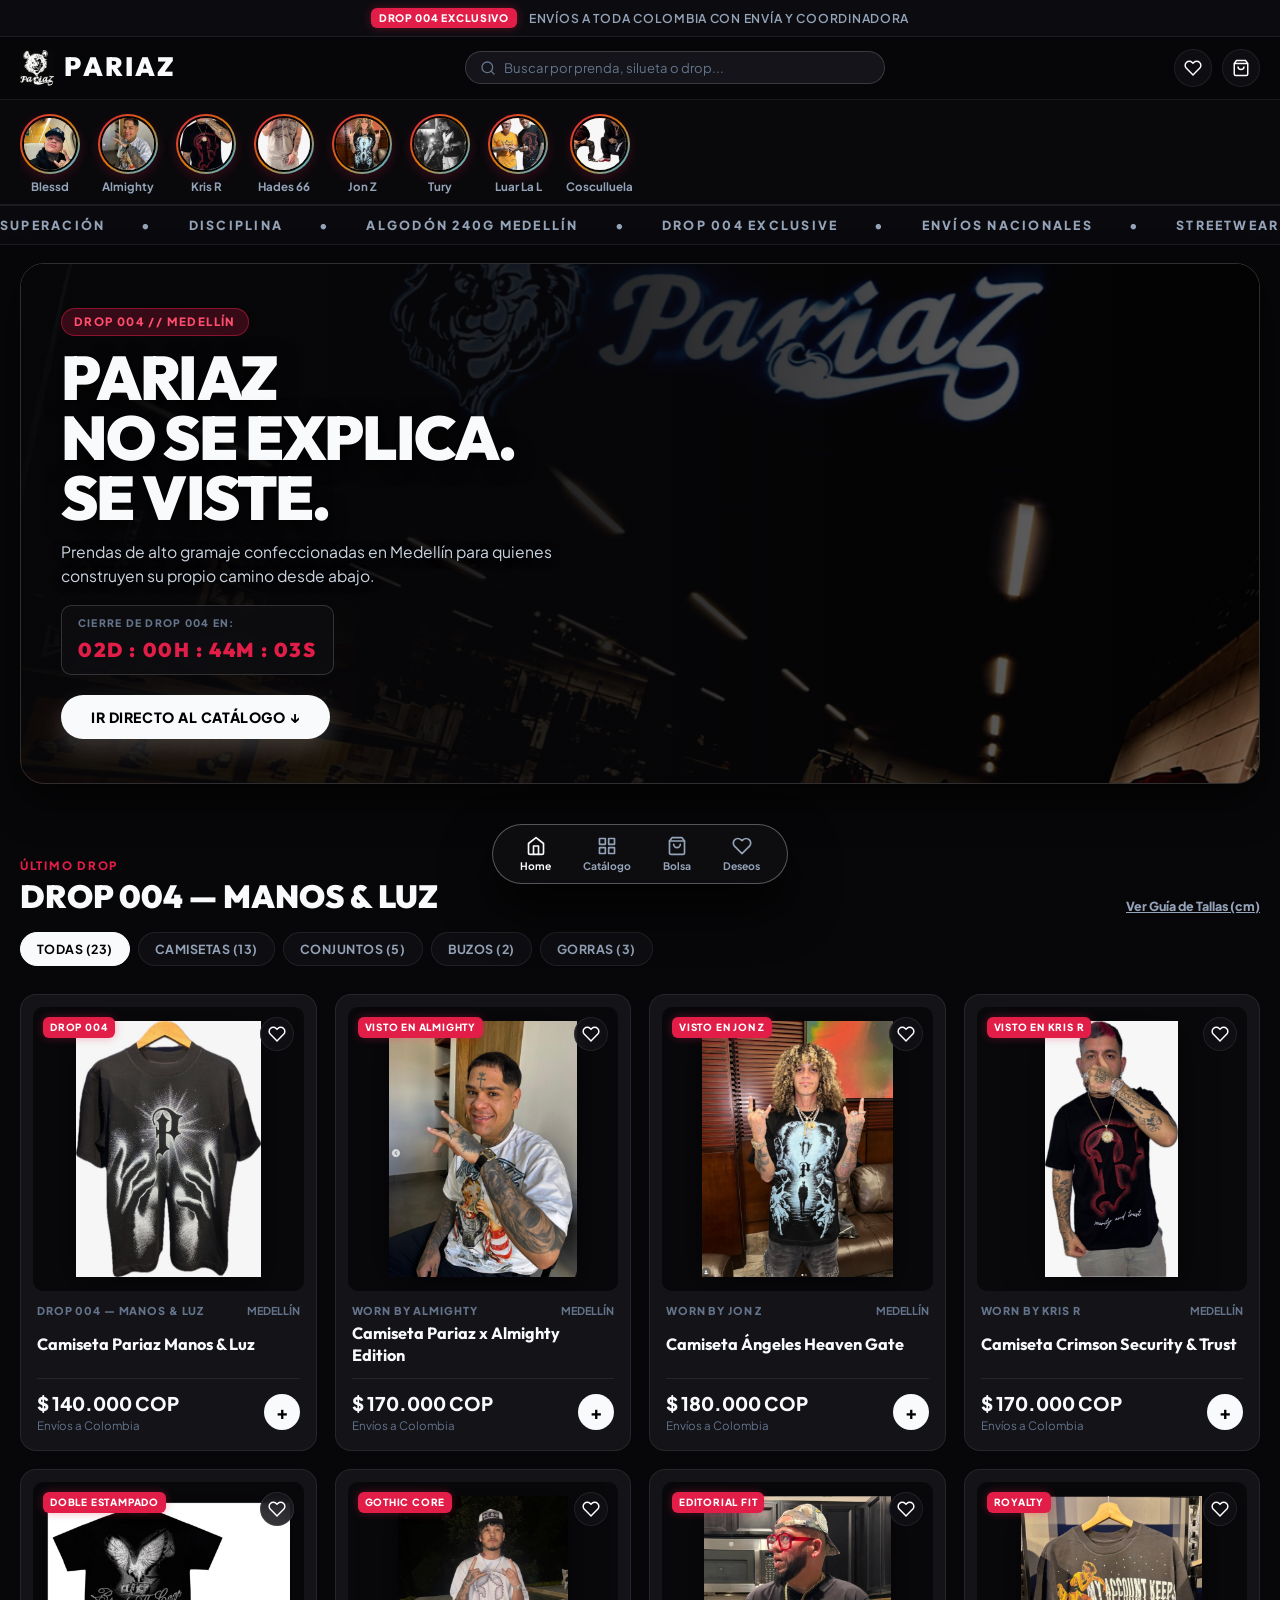
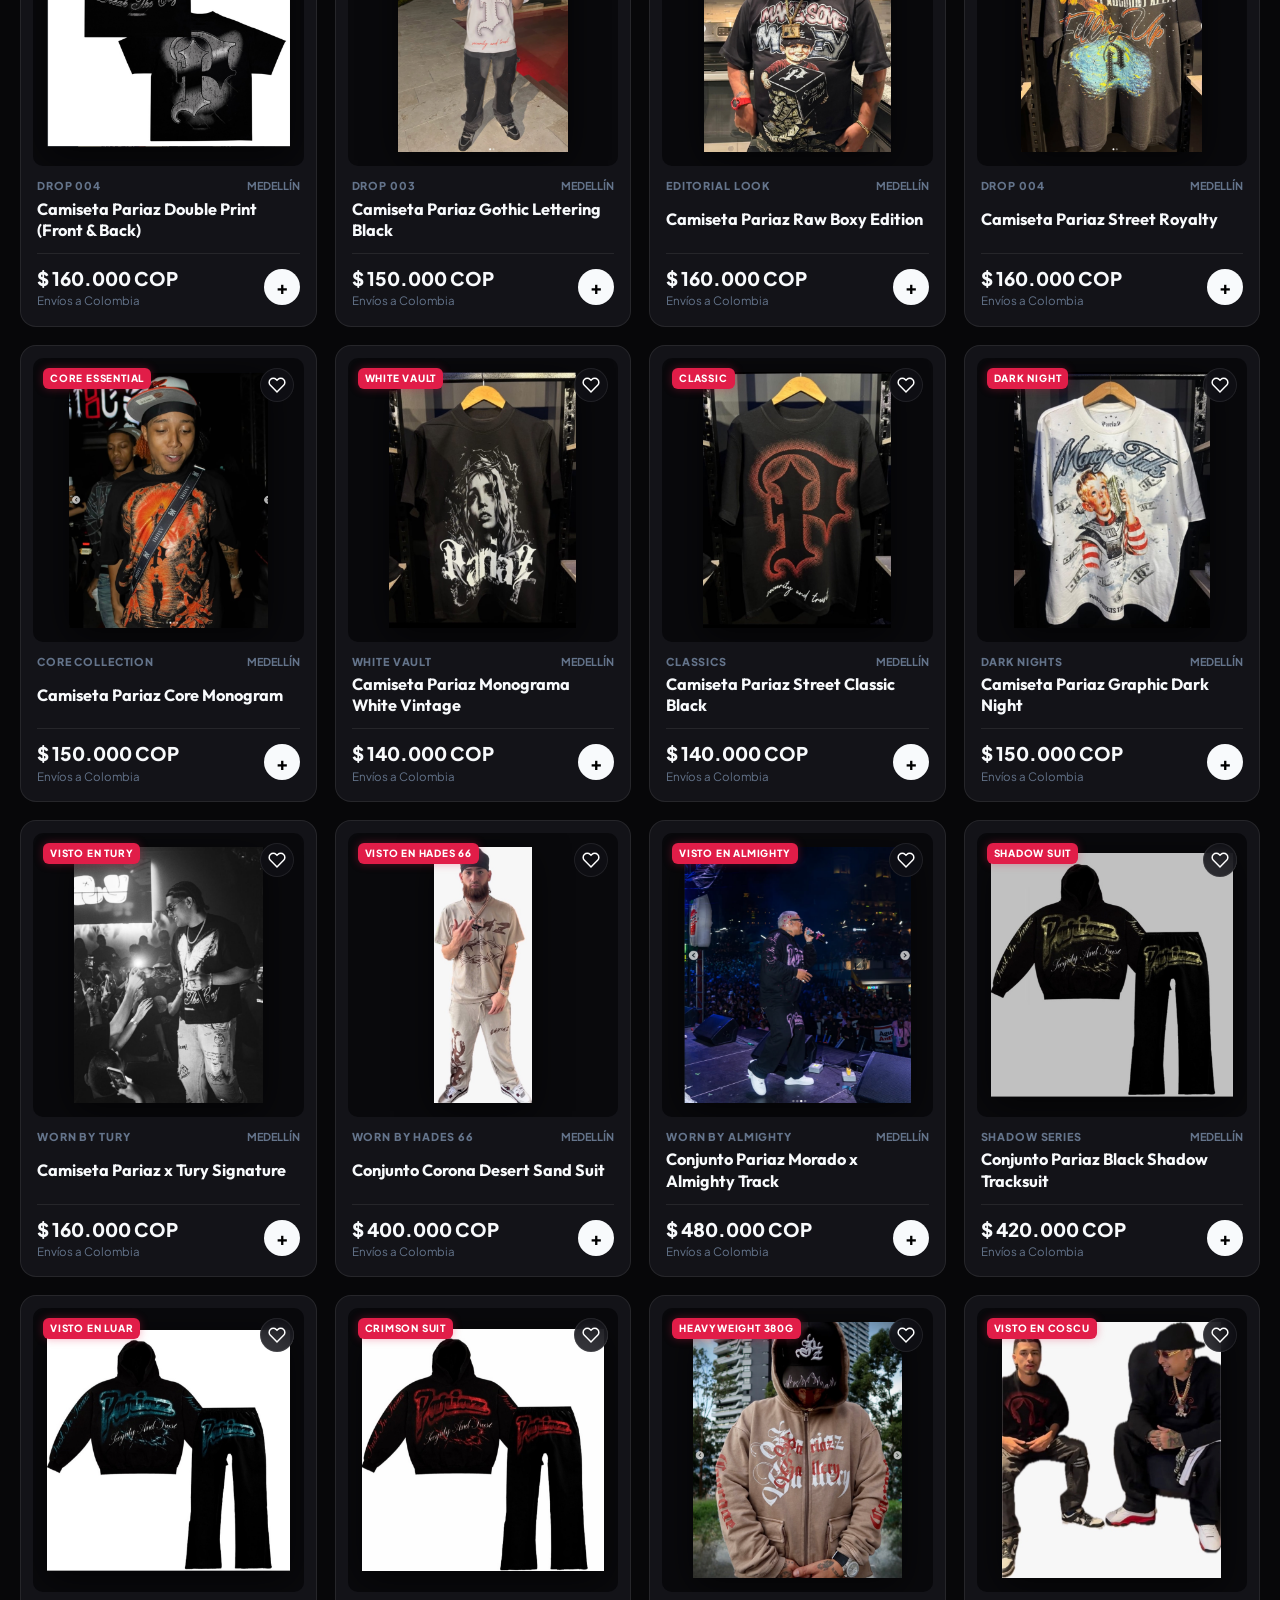
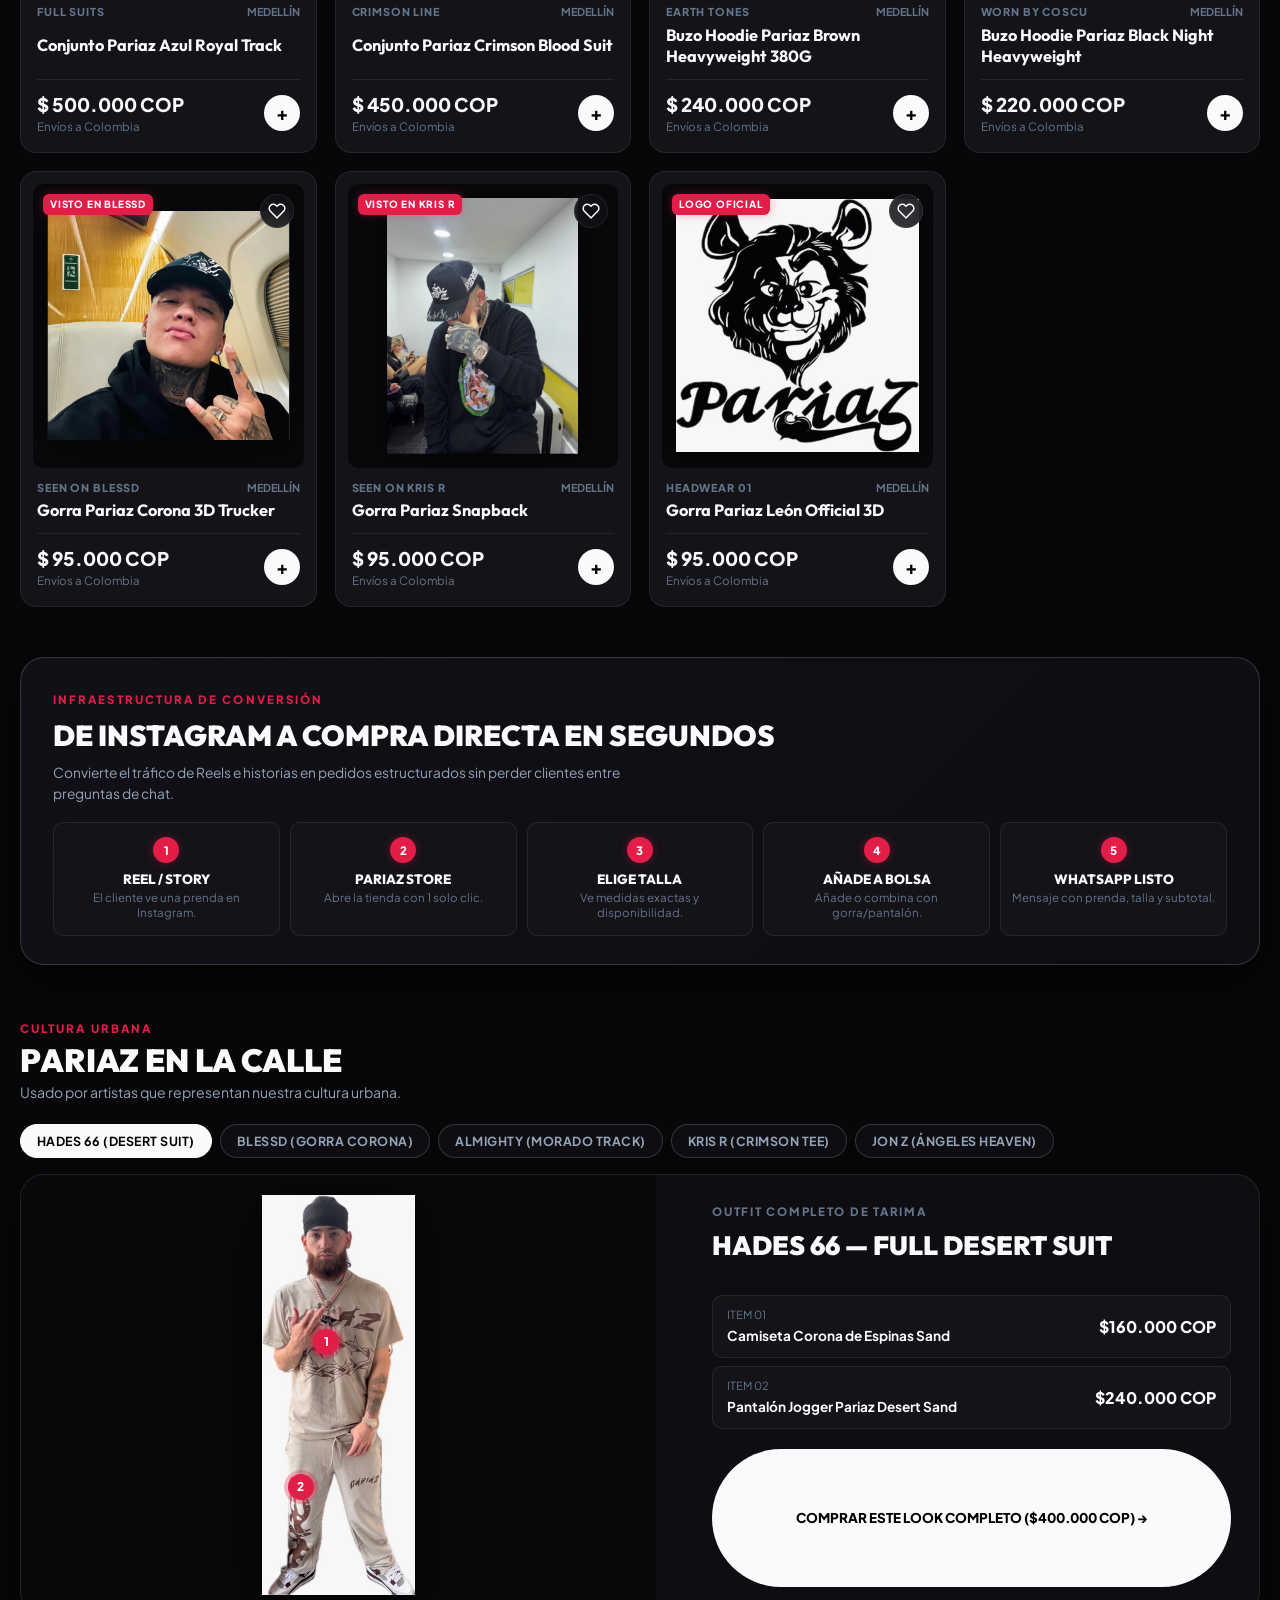
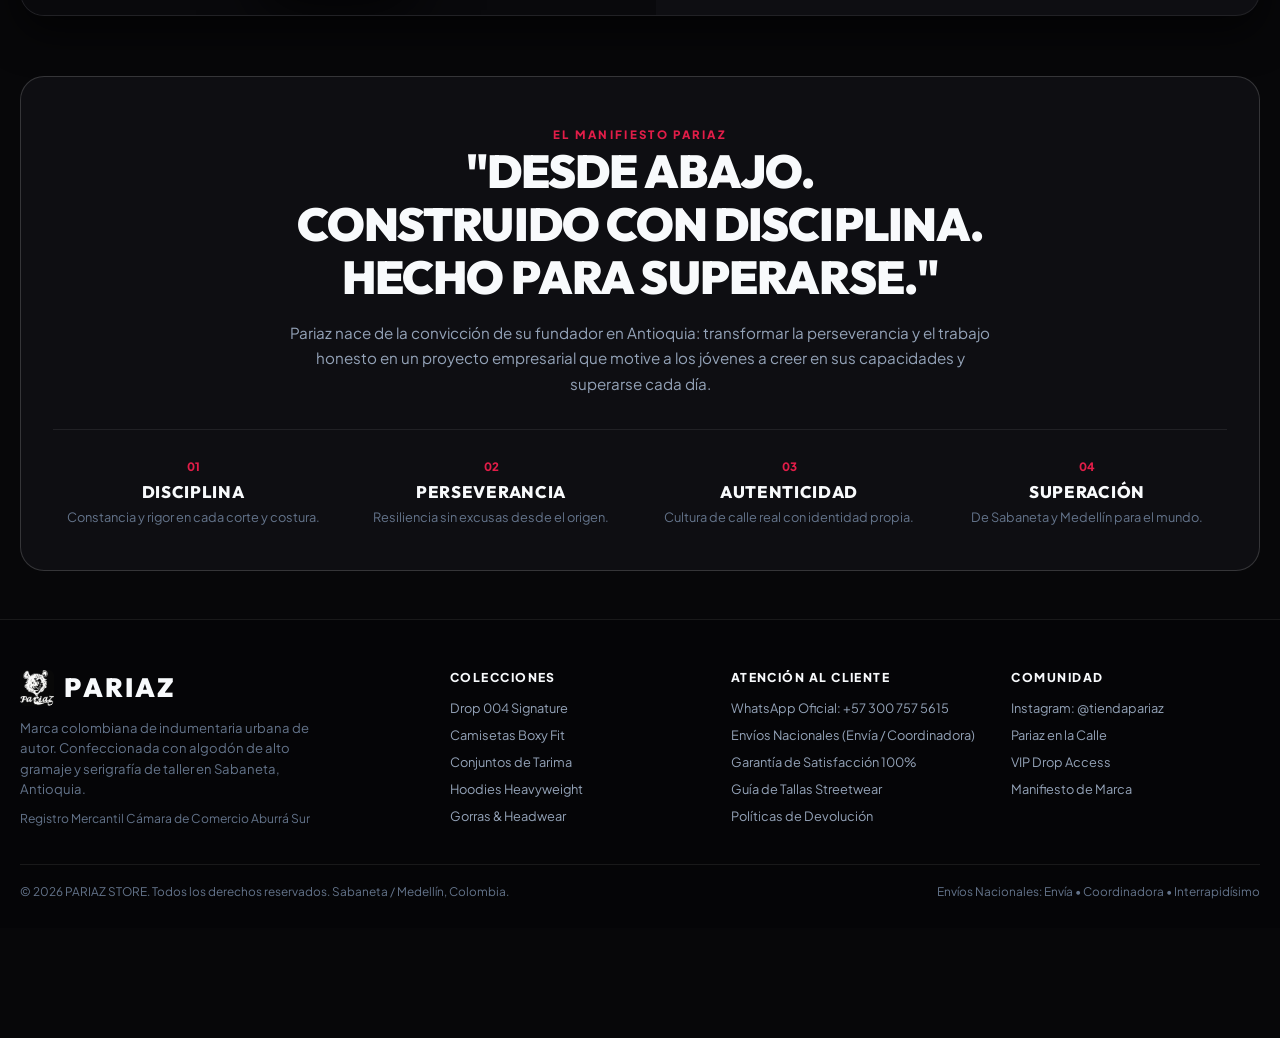
==== commit 72257d92: "Fix: Clean top header on mobile (remove overlapping catalog button next to logo) and optimize hero v" ====
--- a/index.html
+++ b/index.html
@@ -37,12 +37,6 @@
         <span class="app-logo-title">PARIAZ</span>
       </a>
 
-      <!-- Botón de Salto Directo a Catálogo en Cabecera -->
-      <button class="app-header-nav-btn trigger-jump-catalog" aria-label="Ir al Catálogo">
-        <span>Catálogo</span>
-        <span style="color: var(--accent-red); font-size: 0.7rem;">(23)</span>
-      </button>
-
       <!-- Search Bar con Filtro Integrado -->
       <form class="app-search-form" onsubmit="event.preventDefault();">
         <svg viewBox="0 0 24 24" width="16" height="16" fill="none" stroke="currentColor" stroke-width="2" stroke-linecap="round" stroke-linejoin="round" style="color: var(--text-muted);">
--- a/css/styles.css
+++ b/css/styles.css
@@ -187,6 +187,12 @@
   text-transform: uppercase;
   color: var(--text-primary);
   transition: all var(--transition-fast);
+}
+
+@media (max-width: 768px) {
+  .app-header-nav-btn {
+    display: none !important;
+  }
 }
 
 .app-header-nav-btn:hover {
@@ -1652,50 +1658,54 @@
   }
 
   .hero-app-section {
-    padding: 10px 0 20px;
+    padding: 8px 0 16px;
   }
 
   .hero-store-stage {
-    min-height: 420px;
+    min-height: 390px;
     display: flex;
     align-items: flex-end;
   }
 
   .hero-store-bg {
     object-position: center 20%;
-    filter: brightness(0.6) contrast(1.2);
+    filter: brightness(0.62) contrast(1.18);
   }
 
   .hero-store-gradient-overlay {
     background: linear-gradient(
       180deg,
-      rgba(7, 7, 9, 0.15) 0%,
-      rgba(7, 7, 9, 0.65) 45%,
-      rgba(7, 7, 9, 0.96) 90%
+      rgba(7, 7, 9, 0.1) 0%,
+      rgba(7, 7, 9, 0.6) 40%,
+      rgba(7, 7, 9, 0.96) 88%
     );
   }
 
   .hero-store-content {
-    padding: 20px 16px 18px;
+    padding: 16px 14px 14px;
     width: 100%;
   }
 
   .hero-pill-badge {
-    font-size: 0.65rem;
-    padding: 3px 10px;
+    font-size: 0.62rem;
+    padding: 2px 9px;
+    margin-bottom: 6px;
+  }
+
+  .hero-app-title {
+    font-size: 1.85rem;
+    line-height: 1.02;
+    margin-bottom: 4px;
+  }
+
+  .hero-app-desc {
+    font-size: 0.8rem;
+    line-height: 1.35;
     margin-bottom: 8px;
-  }
-
-  .hero-app-title {
-    font-size: 2.1rem;
-    line-height: 1.02;
-    margin-bottom: 6px;
-  }
-
-  .hero-app-desc {
-    font-size: 0.82rem;
-    line-height: 1.4;
-    margin-bottom: 10px;
+    display: -webkit-box;
+    -webkit-line-clamp: 2;
+    -webkit-box-orient: vertical;
+    overflow: hidden;
   }
 
   .hero-countdown-box {
@@ -1704,19 +1714,23 @@
     flex-direction: row;
     justify-content: space-between;
     align-items: center;
-    padding: 7px 12px;
-    margin-bottom: 12px;
+    padding: 6px 10px;
+    margin-bottom: 10px;
+  }
+
+  .hero-countdown-label {
+    font-size: 0.62rem;
   }
 
   .hero-countdown-val {
-    font-size: 1.05rem;
+    font-size: 0.98rem;
   }
 
   .hero-btn-pill-primary {
     width: 100%;
     justify-content: center;
-    padding: 12px;
-    font-size: 0.86rem;
+    padding: 11px 14px;
+    font-size: 0.82rem;
   }
 
   .funnel-showcase-box {
